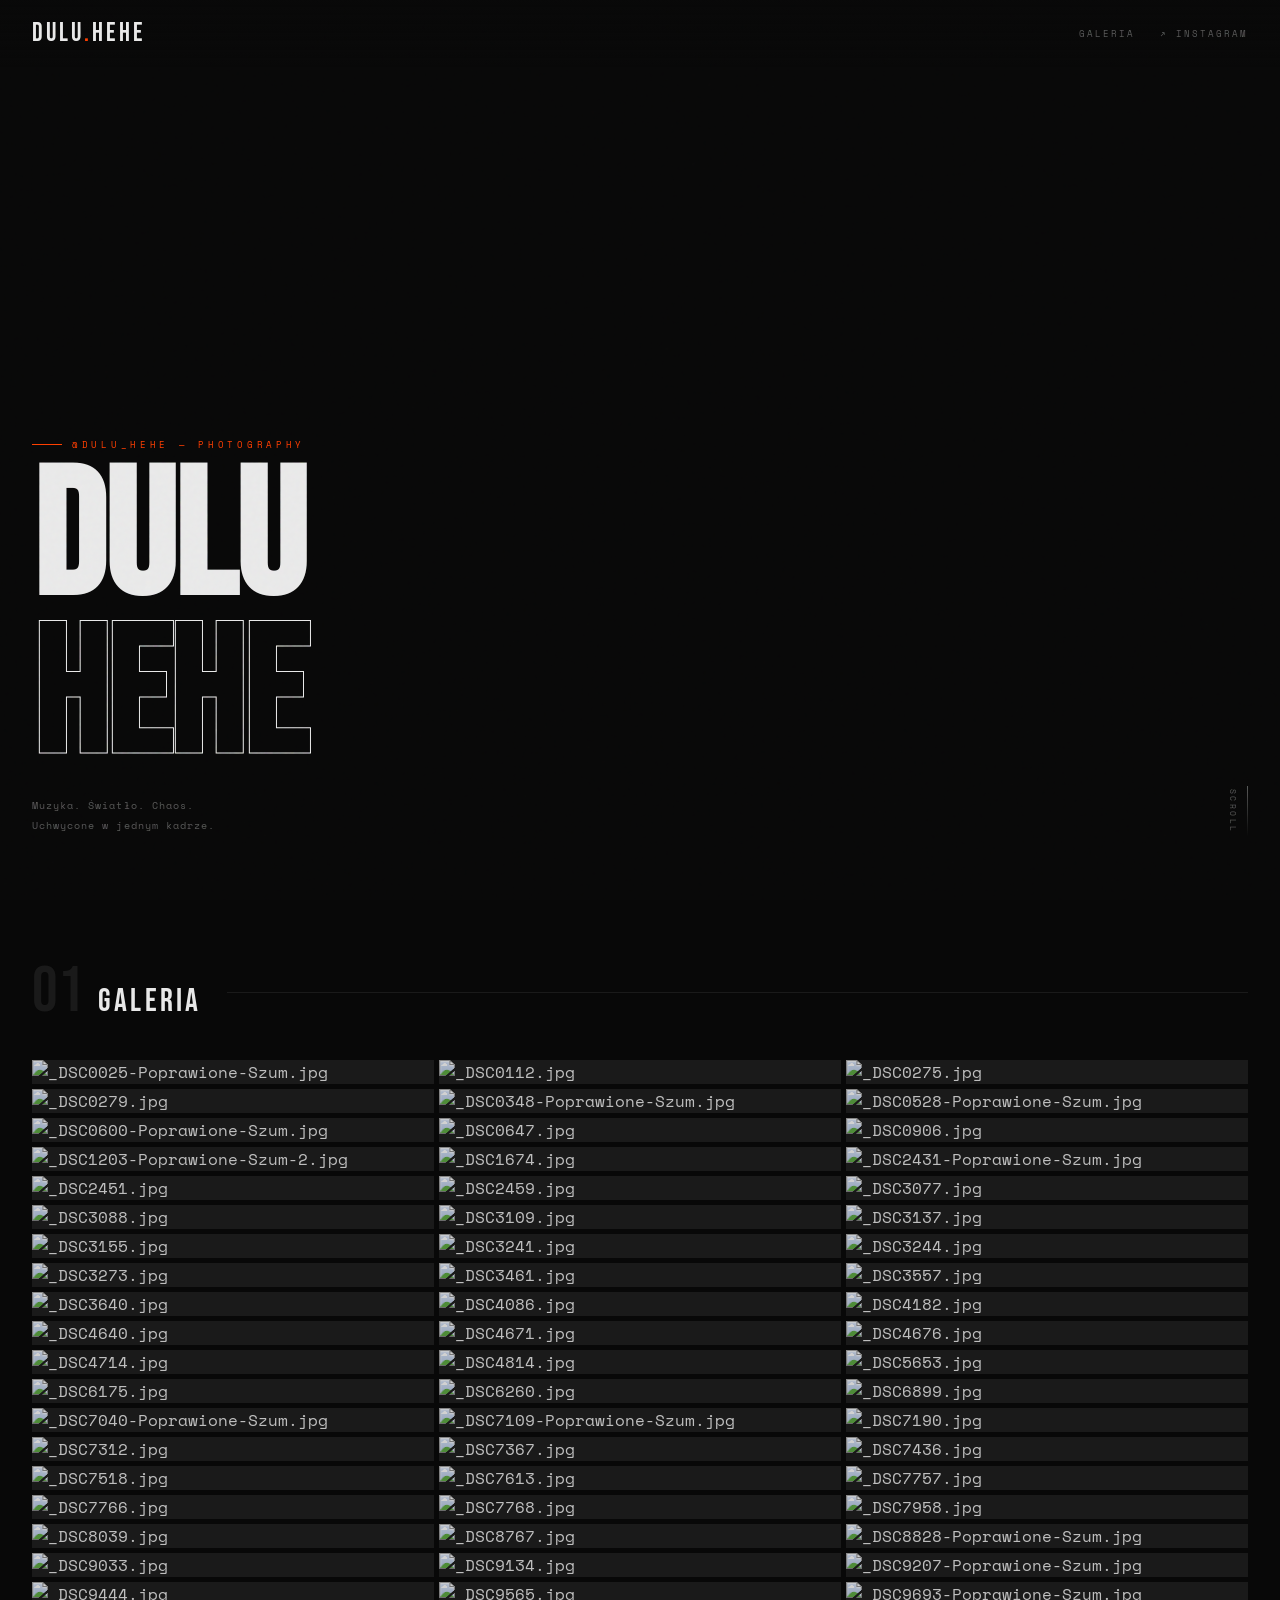
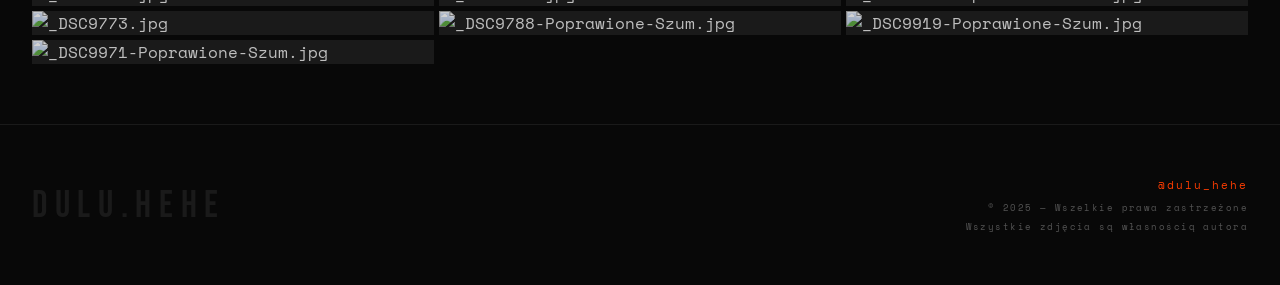
==== index.html @ 855a35fe "Update print statement from 'Hello' to 'Goodbye'" ====
<!DOCTYPE html>
<html lang="pl">
<head>
<meta charset="UTF-8">
<meta name="viewport" content="width=device-width, initial-scale=1.0">
<title>dulu.hehe — Photography</title>
<link rel="preconnect" href="https://fonts.googleapis.com">
<link href="https://fonts.googleapis.com/css2?family=Bebas+Neue&family=Space+Mono&display=swap" rel="stylesheet">
<style>
  *, *::before, *::after { margin: 0; padding: 0; box-sizing: border-box; }

  :root {
    --black:  #080808;
    --grey:   #1a1a1a;
    --mid:    #2a2a2a;
    --accent: #ff3d00;
    --text:   #e8e8e8;
    --muted:  #555;
  }

  html { scroll-behavior: smooth; }

  body {
    background: var(--black);
    color: var(--text);
    font-family: 'Space Mono', monospace;
    overflow-x: hidden;
  }

  /* noise grain */
  body::after {
    content: '';
    position: fixed; inset: 0; pointer-events: none; z-index: 9999;
    opacity: 0.22; mix-blend-mode: overlay;
    background-image: url("data:image/svg+xml,%3Csvg viewBox='0 0 200 200' xmlns='http://www.w3.org/2000/svg'%3E%3Cfilter id='n'%3E%3CfeTurbulence type='fractalNoise' baseFrequency='0.85' numOctaves='4' stitchTiles='stitch'/%3E%3C/filter%3E%3Crect width='100%25' height='100%25' filter='url(%23n)'/%3E%3C/svg%3E");
  }

  /* ═══ HEADER ═══ */
  header {
    position: fixed; top: 0; left: 0; right: 0; z-index: 300;
    padding: 18px 32px;
    display: flex; justify-content: space-between; align-items: center;
    background: linear-gradient(to bottom, rgba(8,8,8,0.98) 0%, transparent 100%);
  }
  .logo {
    font-family: 'Bebas Neue', cursive;
    font-size: 1.6rem; letter-spacing: 0.12em;
    color: var(--text); text-decoration: none;
  }
  .logo em { color: var(--accent); font-style: normal; }

  nav { display: flex; gap: 24px; align-items: center; }
  nav a {
    font-size: 0.58rem; letter-spacing: 0.22em; text-transform: uppercase;
    color: var(--muted); text-decoration: none; transition: color 0.2s;
  }
  nav a:hover { color: var(--text); }

  /* hamburger — mobile only */
  .burger {
    display: none;
    flex-direction: column; gap: 5px;
    background: none; border: none; cursor: pointer; padding: 4px;
  }
  .burger span {
    display: block; width: 22px; height: 1px; background: var(--text);
    transition: all 0.25s;
  }
  .burger.open span:nth-child(1) { transform: translateY(6px) rotate(45deg); }
  .burger.open span:nth-child(2) { opacity: 0; }
  .burger.open span:nth-child(3) { transform: translateY(-6px) rotate(-45deg); }

  /* mobile nav drawer */
  .mobile-nav {
    display: none;
    position: fixed; top: 0; left: 0; right: 0; bottom: 0;
    background: rgba(8,8,8,0.98);
    z-index: 290;
    flex-direction: column; align-items: center; justify-content: center; gap: 40px;
  }
  .mobile-nav.open { display: flex; }
  .mobile-nav a {
    font-family: 'Bebas Neue', cursive;
    font-size: 2.5rem; letter-spacing: 0.2em;
    color: var(--text); text-decoration: none; transition: color 0.2s;
  }
  .mobile-nav a:hover { color: var(--accent); }

  /* ═══ HERO ═══ */
  .hero {
    height: 100svh; min-height: 500px;
    display: flex; align-items: flex-end;
    padding: 0 32px 64px; position: relative; overflow: hidden;
  }
  .hero-bg {
    position: absolute; inset: 0;
    background-size: cover; background-position: center 30%;
    filter: brightness(0.28) saturate(0.7);
    transform: scale(1.06);
    animation: slowzoom 22s ease-in-out infinite alternate;
  }
  @keyframes slowzoom {
    from { transform: scale(1.06); }
    to   { transform: scale(1.13); }
  }
  .hero-grad {
    position: absolute; inset: 0;
    background: linear-gradient(to top,
      var(--black) 0%,
      rgba(8,8,8,0.55) 40%,
      transparent 100%);
  }
  .hero-content { position: relative; z-index: 2; }
  .eyebrow {
    font-size: 0.58rem; letter-spacing: 0.4em; text-transform: uppercase;
    color: var(--accent); margin-bottom: 12px;
    display: flex; align-items: center; gap: 10px;
  }
  .eyebrow::before {
    content: ''; display: block; width: 30px; height: 1px; background: var(--accent);
  }
  h1 {
    font-family: 'Bebas Neue', cursive;
    font-size: clamp(4.5rem, 14vw, 12rem);
    line-height: 0.88; letter-spacing: -0.01em; color: var(--text);
  }
  h1 .out { -webkit-text-stroke: 1px var(--text); color: transparent; }
  .hero-sub {
    margin-top: 18px; font-size: 0.65rem; letter-spacing: 0.1em;
    color: var(--muted); line-height: 1.9;
  }
  .hero-scroll {
    position: absolute; right: 32px; bottom: 64px; z-index: 2;
    display: flex; flex-direction: column; align-items: center; gap: 8px;
    font-size: 0.5rem; letter-spacing: 0.3em; color: var(--muted);
    text-transform: uppercase; writing-mode: vertical-rl;
  }
  .scroll-line {
    width: 1px; height: 50px;
    background: linear-gradient(to bottom, var(--muted), transparent);
    animation: spulse 2s ease-in-out infinite;
  }
  @keyframes spulse { 0%,100%{opacity:.3} 50%{opacity:1} }

  /* ═══ SECTION ═══ */
  section { padding: 60px 32px; }
  .section-header {
    display: flex; align-items: baseline; gap: 14px; margin-bottom: 36px;
  }
  .sec-num {
    font-family: 'Bebas Neue', cursive; font-size: 4rem;
    color: var(--grey); line-height: 1; user-select: none;
  }
  .sec-title {
    font-family: 'Bebas Neue', cursive; font-size: 2rem;
    letter-spacing: 0.1em; color: var(--text);
  }
  .sec-line { flex: 1; height: 1px; background: var(--grey); margin-left: 12px; align-self: center; }

  /* ═══ SMART GRID ═══ */
  .grid {
    display: grid;
    grid-template-columns: repeat(3, 1fr);
    gap: 5px;
    align-items: start;
  }
  .grid-item {
    position: relative; overflow: hidden;
    background: var(--grey); cursor: pointer;
  }
  .grid-item.landscape { grid-column: span 2; }

  .grid-item img {
    width: 100%; height: auto; display: block;
    transition: transform 0.55s cubic-bezier(0.25,0.46,0.45,0.94), filter 0.35s ease;
    filter: brightness(0.82) saturate(0.88);
  }
  .grid-item:hover img,
  .grid-item:focus img {
    transform: scale(1.04);
    filter: brightness(1) saturate(1.05);
  }
  .grid-overlay {
    position: absolute; inset: 0;
    background: linear-gradient(to top, rgba(8,8,8,0.75) 0%, transparent 55%);
    opacity: 0; transition: opacity 0.3s ease;
    display: flex; align-items: flex-end; padding: 14px;
  }
  .grid-item:hover .grid-overlay,
  .grid-item:focus .grid-overlay { opacity: 1; }
  .grid-num {
    font-family: 'Bebas Neue', cursive; font-size: 1.2rem;
    color: var(--accent); letter-spacing: 0.1em;
  }

  /* ═══ RESPONSIVE GRID ═══ */
  @media (max-width: 900px) {
    .grid { grid-template-columns: repeat(2, 1fr); }
    .grid-item.landscape { grid-column: span 2; }
  }
  @media (max-width: 540px) {
    .grid { grid-template-columns: repeat(2, 1fr); gap: 3px; }
    /* on mobile landscape still spans 2 — fits nicely */
    .grid-item.landscape { grid-column: span 2; }
  }

  /* ═══ FADE IN ═══ */
  .fade-in { opacity: 0; transform: translateY(20px); transition: opacity 0.6s ease, transform 0.6s ease; }
  .fade-in.visible { opacity: 1; transform: translateY(0); }

  /* ═══ LIGHTBOX ═══ */
  .lightbox {
    position: fixed; inset: 0;
    background: rgba(4,4,4,0.97);
    z-index: 1000;
    display: flex; align-items: center; justify-content: center;
    opacity: 0; pointer-events: none;
    transition: opacity 0.25s ease;
  }
  .lightbox.active { opacity: 1; pointer-events: all; }
  .lightbox img {
    max-width: 92vw; max-height: 88vh; object-fit: contain;
    box-shadow: 0 0 120px rgba(0,0,0,0.9);
    transition: opacity 0.18s;
    display: block;
  }
  .lb-close {
    position: absolute; top: 20px; right: 20px;
    background: none; border: none; color: var(--text);
    font-family: 'Bebas Neue', cursive; font-size: 1.2rem; letter-spacing: 0.2em;
    cursor: pointer; transition: color 0.2s; z-index: 10;
    padding: 8px 12px;
  }
  .lb-close:hover { color: var(--accent); }
  .lb-nav {
    position: absolute; top: 50%; transform: translateY(-50%);
    background: none; border: 1px solid var(--mid); color: var(--text);
    font-family: 'Bebas Neue', cursive; font-size: 1.3rem; letter-spacing: 0.1em;
    padding: 10px 16px; cursor: pointer; transition: all 0.2s;
  }
  .lb-nav:hover { border-color: var(--accent); color: var(--accent); }
  .lb-prev { left: 16px; }
  .lb-next { right: 16px; }
  .lb-counter {
    position: absolute; bottom: 20px; left: 50%; transform: translateX(-50%);
    font-size: 0.6rem; letter-spacing: 0.3em; color: var(--muted);
  }

  /* ═══ FOOTER ═══ */
  footer {
    padding: 48px 32px;
    border-top: 1px solid var(--grey);
    display: flex; justify-content: space-between; align-items: center;
    flex-wrap: wrap; gap: 24px;
  }
  .footer-logo {
    font-family: 'Bebas Neue', cursive; font-size: 2.4rem;
    letter-spacing: 0.2em; color: var(--grey);
  }
  .footer-right {
    font-size: 0.56rem; color: var(--muted);
    letter-spacing: 0.16em; text-align: right; line-height: 2.2;
  }
  .footer-right a {
    color: var(--accent); text-decoration: none;
    font-size: 0.7rem; letter-spacing: 0.18em;
  }
  .footer-right a:hover { text-decoration: underline; }

  /* ═══ MOBILE OVERRIDES ═══ */
  @media (max-width: 768px) {
    header { padding: 16px 20px; }
    nav { display: none; }
    .burger { display: flex; }

    .hero { padding: 0 20px 56px; }
    .hero-scroll { display: none; }

    section { padding: 48px 16px; }
    .sec-num { font-size: 3rem; }
    .sec-title { font-size: 1.6rem; }

    .lb-nav { padding: 8px 12px; font-size: 1rem; }
    .lb-prev { left: 8px; }
    .lb-next { right: 8px; }
    .lightbox img { max-width: 96vw; max-height: 82vh; }

    footer { padding: 36px 20px; flex-direction: column; align-items: flex-start; }
    .footer-right { text-align: left; }
  }

  @media (max-width: 400px) {
    h1 { font-size: clamp(3.5rem, 18vw, 5rem); }
    .logo { font-size: 1.3rem; }
  }
</style>
</head>
<body>

<!-- HEADER -->
<header>
  <a class="logo" href="#">dulu<em>.</em>hehe</a>
  <nav>
    <a href="#gallery">Galeria</a>
    <a href="https://www.instagram.com/dulu_hehe" target="_blank" rel="noopener">↗ Instagram</a>
  </nav>
  <button class="burger" id="burger" aria-label="Menu">
    <span></span><span></span><span></span>
  </button>
</header>

<!-- MOBILE NAV -->
<div class="mobile-nav" id="mobileNav">
  <a href="#gallery" onclick="closeMenu()">Galeria</a>
  <a href="https://www.instagram.com/dulu_hehe" target="_blank" rel="noopener" onclick="closeMenu()">↗ Instagram</a>
</div>

<!-- HERO -->
<div class="hero">
  <div class="hero-bg" id="heroBg"></div>
  <div class="hero-grad"></div>
  <div class="hero-content">
    <div class="eyebrow">@dulu_hehe — Photography</div>
    <h1>DULU<br><span class="out">HEHE</span></h1>
    <p class="hero-sub">Muzyka. Światło. Chaos.<br>Uchwycone w jednym kadrze.</p>
  </div>
  <div class="hero-scroll"><div class="scroll-line"></div>scroll</div>
</div>

<!-- GALLERY -->
<section id="gallery">
  <div class="section-header fade-in">
    <span class="sec-num">01</span>
    <span class="sec-title">Galeria</span>
    <div class="sec-line"></div>
  </div>
  <div class="grid" id="photoGrid"></div>
</section>

<!-- FOOTER -->
<footer>
  <div class="footer-logo">dulu.hehe</div>
  <div class="footer-right">
    <a href="https://www.instagram.com/dulu_hehe" target="_blank" rel="noopener">@dulu_hehe</a><br>
    &copy; 2025 — Wszelkie prawa zastrzeżone<br>
    Wszystkie zdjęcia są własnością autora
  </div>
</footer>

<!-- LIGHTBOX -->
<div class="lightbox" id="lightbox" role="dialog" aria-modal="true">
  <button class="lb-close" onclick="closeLb()" aria-label="Zamknij">✕</button>
  <button class="lb-nav lb-prev" onclick="lbPrev()" aria-label="Poprzednie">&#8592;</button>
  <img id="lbImg" src="" alt="">
  <button class="lb-nav lb-next" onclick="lbNext()" aria-label="Następne">&#8594;</button>
  <div class="lb-counter" id="lbCounter"></div>
</div>

<script>
// ─────────────────────────────────────────────
//  ZDJĘCIA — wrzuć wszystkie pliki do folderu
//  "photos/" obok tego pliku HTML w repozytorium
//  i zaktualizuj tę listę nazwami plików.
// ─────────────────────────────────────────────
const PHOTOS = [
  '_DSC0025-Poprawione-Szum.jpg',
  '_DSC0112.jpg',
  '_DSC0275.jpg',
  '_DSC0279.jpg',
  '_DSC0348-Poprawione-Szum.jpg',
  '_DSC0528-Poprawione-Szum.jpg',
  '_DSC0600-Poprawione-Szum.jpg',
  '_DSC0647.jpg',
  '_DSC0906.jpg',
  '_DSC1203-Poprawione-Szum-2.jpg',
  '_DSC1674.jpg',
  '_DSC2431-Poprawione-Szum.jpg',
  '_DSC2451.jpg',
  '_DSC2459.jpg',
  '_DSC3077.jpg',
  '_DSC3088.jpg',
  '_DSC3109.jpg',
  '_DSC3137.jpg',
  '_DSC3155.jpg',
  '_DSC3241.jpg',
  '_DSC3244.jpg',
  '_DSC3273.jpg',
  '_DSC3461.jpg',
  '_DSC3557.jpg',
  '_DSC3640.jpg',
  '_DSC4086.jpg',
  '_DSC4182.jpg',
  '_DSC4640.jpg',
  '_DSC4671.jpg',
  '_DSC4676.jpg',
  '_DSC4714.jpg',
  '_DSC4814.jpg',
  '_DSC5653.jpg',
  '_DSC6175.jpg',
  '_DSC6260.jpg',
  '_DSC6899.jpg',
  '_DSC7040-Poprawione-Szum.jpg',
  '_DSC7109-Poprawione-Szum.jpg',
  '_DSC7190.jpg',
  '_DSC7312.jpg',
  '_DSC7367.jpg',
  '_DSC7436.jpg',
  '_DSC7518.jpg',
  '_DSC7613.jpg',
  '_DSC7757.jpg',
  '_DSC7766.jpg',
  '_DSC7768.jpg',
  '_DSC7958.jpg',
  '_DSC8039.jpg',
  '_DSC8767.jpg',
  '_DSC8828-Poprawione-Szum.jpg',
  '_DSC9033.jpg',
  '_DSC9134.jpg',
  '_DSC9207-Poprawione-Szum.jpg',
  '_DSC9444.jpg',
  '_DSC9565.jpg',
  '_DSC9693-Poprawione-Szum.jpg',
  '_DSC9773.jpg',
  '_DSC9788-Poprawione-Szum.jpg',
  '_DSC9919-Poprawione-Szum.jpg',
  '_DSC9971-Poprawione-Szum.jpg',
];

const FOLDER = 'photos/';

// ─── BUILD GRID ───
let photos = []; // {url, landscape}
let currentIdx = 0;

async function init() {
  const grid = document.getElementById('photoGrid');

  // Set hero bg to first photo
  document.getElementById('heroBg').style.backgroundImage = `url('${FOLDER}${PHOTOS[0]}')`;

  for (let i = 0; i < PHOTOS.length; i++) {
    const url  = FOLDER + PHOTOS[i];
    const orient = await getOrientation(url);
    const isLandscape = orient === 'landscape';
    photos.push({ url, landscape: isLandscape });

    const item = document.createElement('div');
    item.className = `grid-item fade-in ${isLandscape ? 'landscape' : 'portrait'}`;
    item.tabIndex = 0;
    item.setAttribute('role', 'button');
    item.setAttribute('aria-label', `Zdjęcie ${i + 1}`);
    item.style.transitionDelay = `${(i % 9) * 0.035}s`;

    const img = document.createElement('img');
    img.src     = url;
    img.alt     = PHOTOS[i];
    img.loading = 'lazy';
    img.decoding = 'async';

    const ov = document.createElement('div');
    ov.className = 'grid-overlay';
    ov.innerHTML = `<span class="grid-num">${String(i+1).padStart(2,'0')}</span>`;

    item.appendChild(img);
    item.appendChild(ov);
    item.addEventListener('click', () => openLb(i));
    item.addEventListener('keydown', e => { if (e.key === 'Enter') openLb(i); });
    grid.appendChild(item);
  }

  observeFadeIns();
}

function getOrientation(url) {
  return new Promise(resolve => {
    const img = new Image();
    img.onload  = () => resolve(img.naturalWidth >= img.naturalHeight ? 'landscape' : 'portrait');
    img.onerror = () => resolve('portrait');
    img.src = url;
  });
}

// ─── LIGHTBOX ───
function openLb(idx) {
  currentIdx = idx;
  updateLb();
  document.getElementById('lightbox').classList.add('active');
  document.body.style.overflow = 'hidden';
}
function closeLb() {
  document.getElementById('lightbox').classList.remove('active');
  document.body.style.overflow = '';
}
function updateLb() {
  const img = document.getElementById('lbImg');
  img.style.opacity = 0;
  img.src = photos[currentIdx].url;
  img.onload = () => { img.style.opacity = 1; };
  document.getElementById('lbCounter').textContent =
    `${String(currentIdx+1).padStart(2,'0')} / ${String(photos.length).padStart(2,'0')}`;
}
function lbNext() { currentIdx = (currentIdx + 1) % photos.length; updateLb(); }
function lbPrev() { currentIdx = (currentIdx - 1 + photos.length) % photos.length; updateLb(); }

// touch swipe on lightbox
let tsX = null;
document.getElementById('lightbox').addEventListener('touchstart', e => { tsX = e.touches[0].clientX; }, { passive: true });
document.getElementById('lightbox').addEventListener('touchend',   e => {
  if (tsX === null) return;
  const dx = e.changedTouches[0].clientX - tsX;
  if (Math.abs(dx) > 40) { dx < 0 ? lbNext() : lbPrev(); }
  tsX = null;
});

document.addEventListener('keydown', e => {
  const lb = document.getElementById('lightbox');
  if (!lb.classList.contains('active')) return;
  if (e.key === 'ArrowRight') lbNext();
  if (e.key === 'ArrowLeft')  lbPrev();
  if (e.key === 'Escape')     closeLb();
});
document.getElementById('lightbox').addEventListener('click', function(e) {
  if (e.target === this) closeLb();
});

// ─── BURGER MENU ───
const burger    = document.getElementById('burger');
const mobileNav = document.getElementById('mobileNav');
burger.addEventListener('click', () => {
  const open = mobileNav.classList.toggle('open');
  burger.classList.toggle('open', open);
  document.body.style.overflow = open ? 'hidden' : '';
});
function closeMenu() {
  mobileNav.classList.remove('open');
  burger.classList.remove('open');
  document.body.style.overflow = '';
}

// ─── FADE IN ───
function observeFadeIns() {
  const obs = new IntersectionObserver(entries => {
    entries.forEach(e => {
      if (e.isIntersecting) { e.target.classList.add('visible'); obs.unobserve(e.target); }
    });
  }, { threshold: 0.05, rootMargin: '0px 0px -30px 0px' });
  document.querySelectorAll('.fade-in').forEach(el => obs.observe(el));
}

observeFadeIns(); // section header (before grid loads)
init();
</script>
</body>
</html>
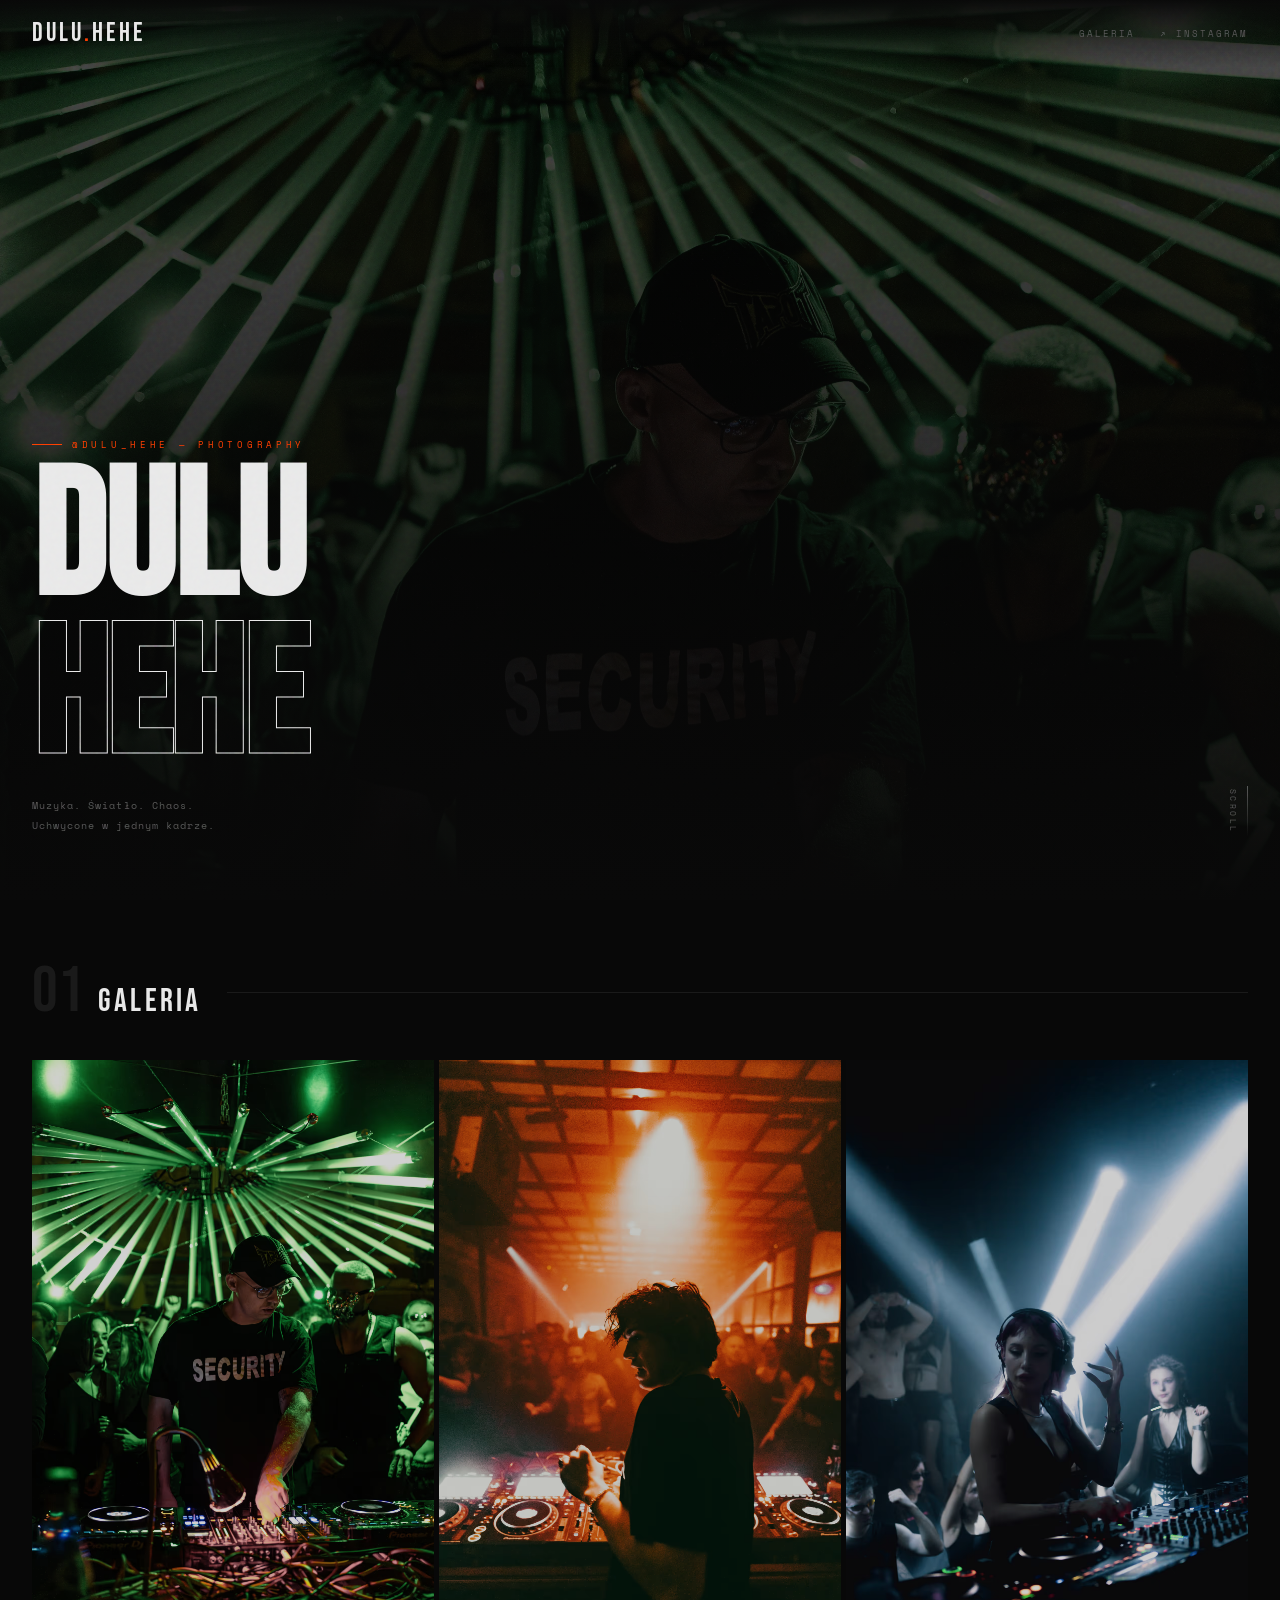
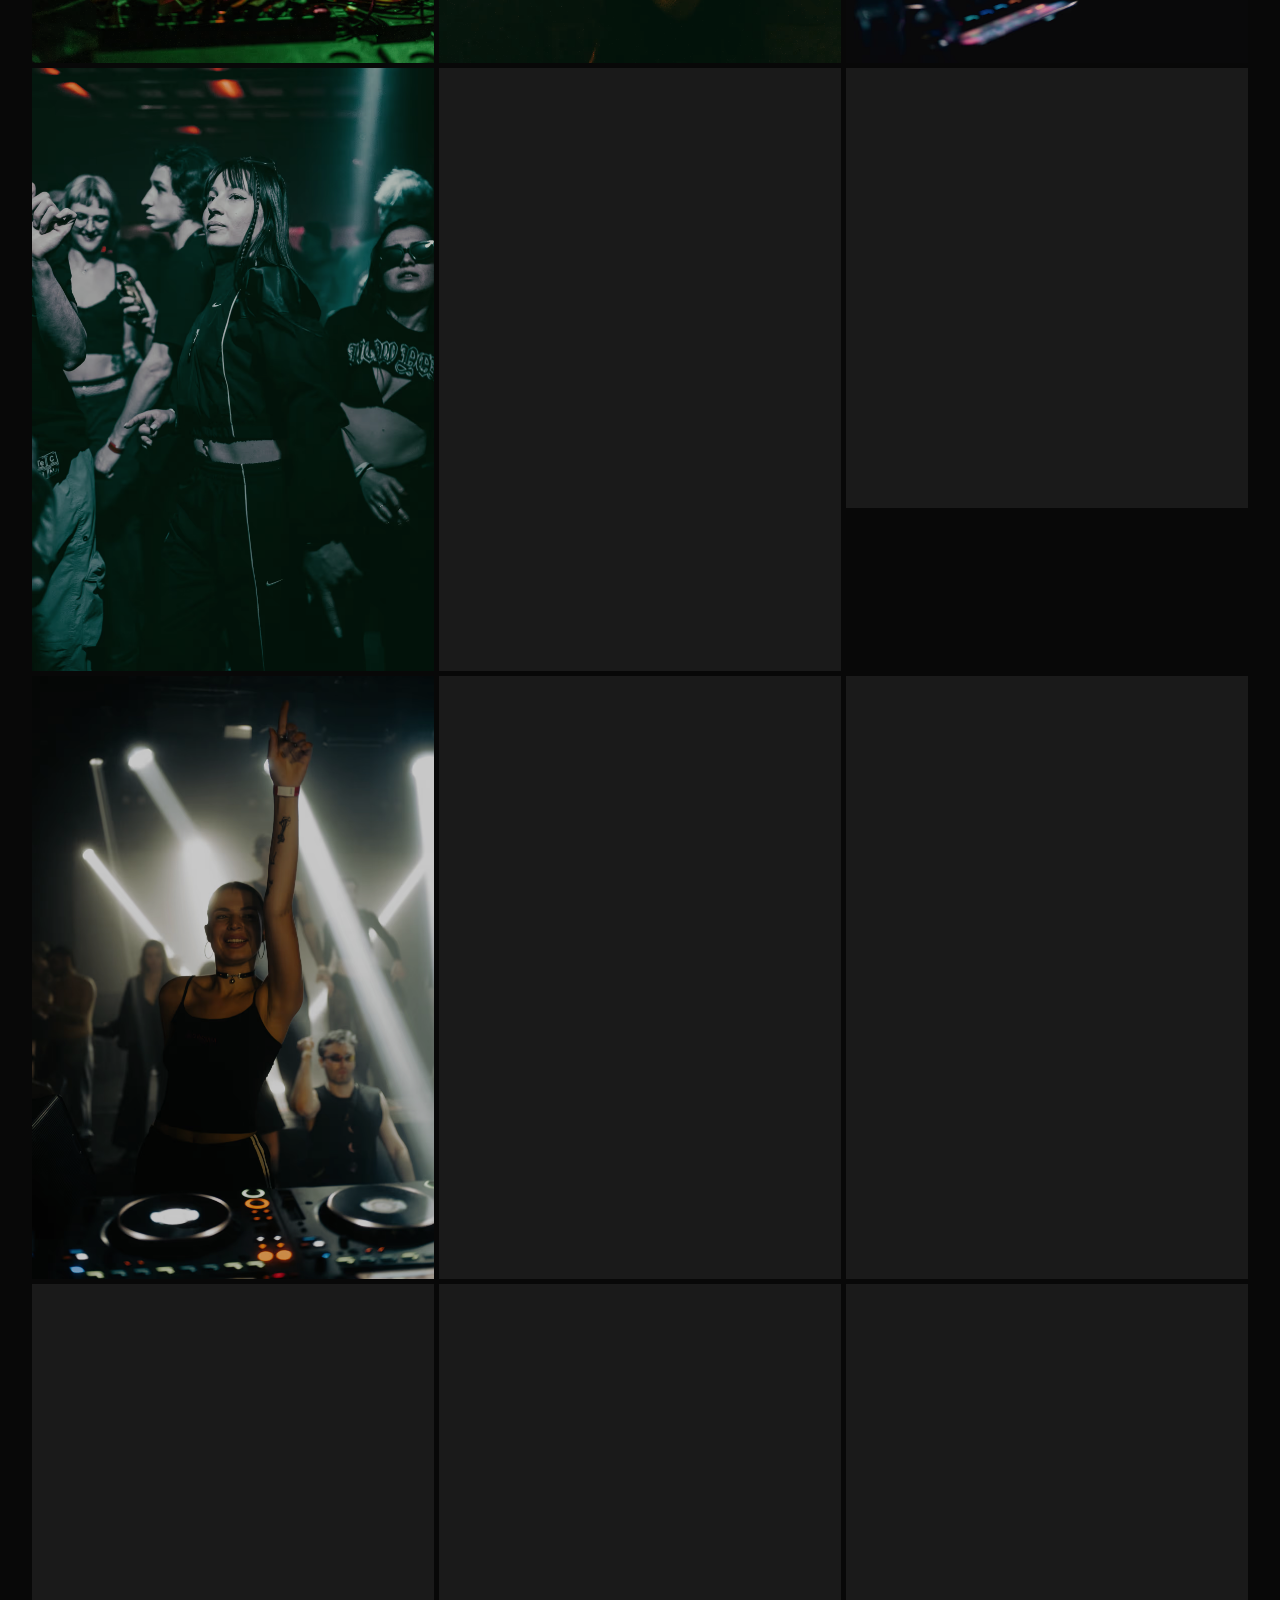
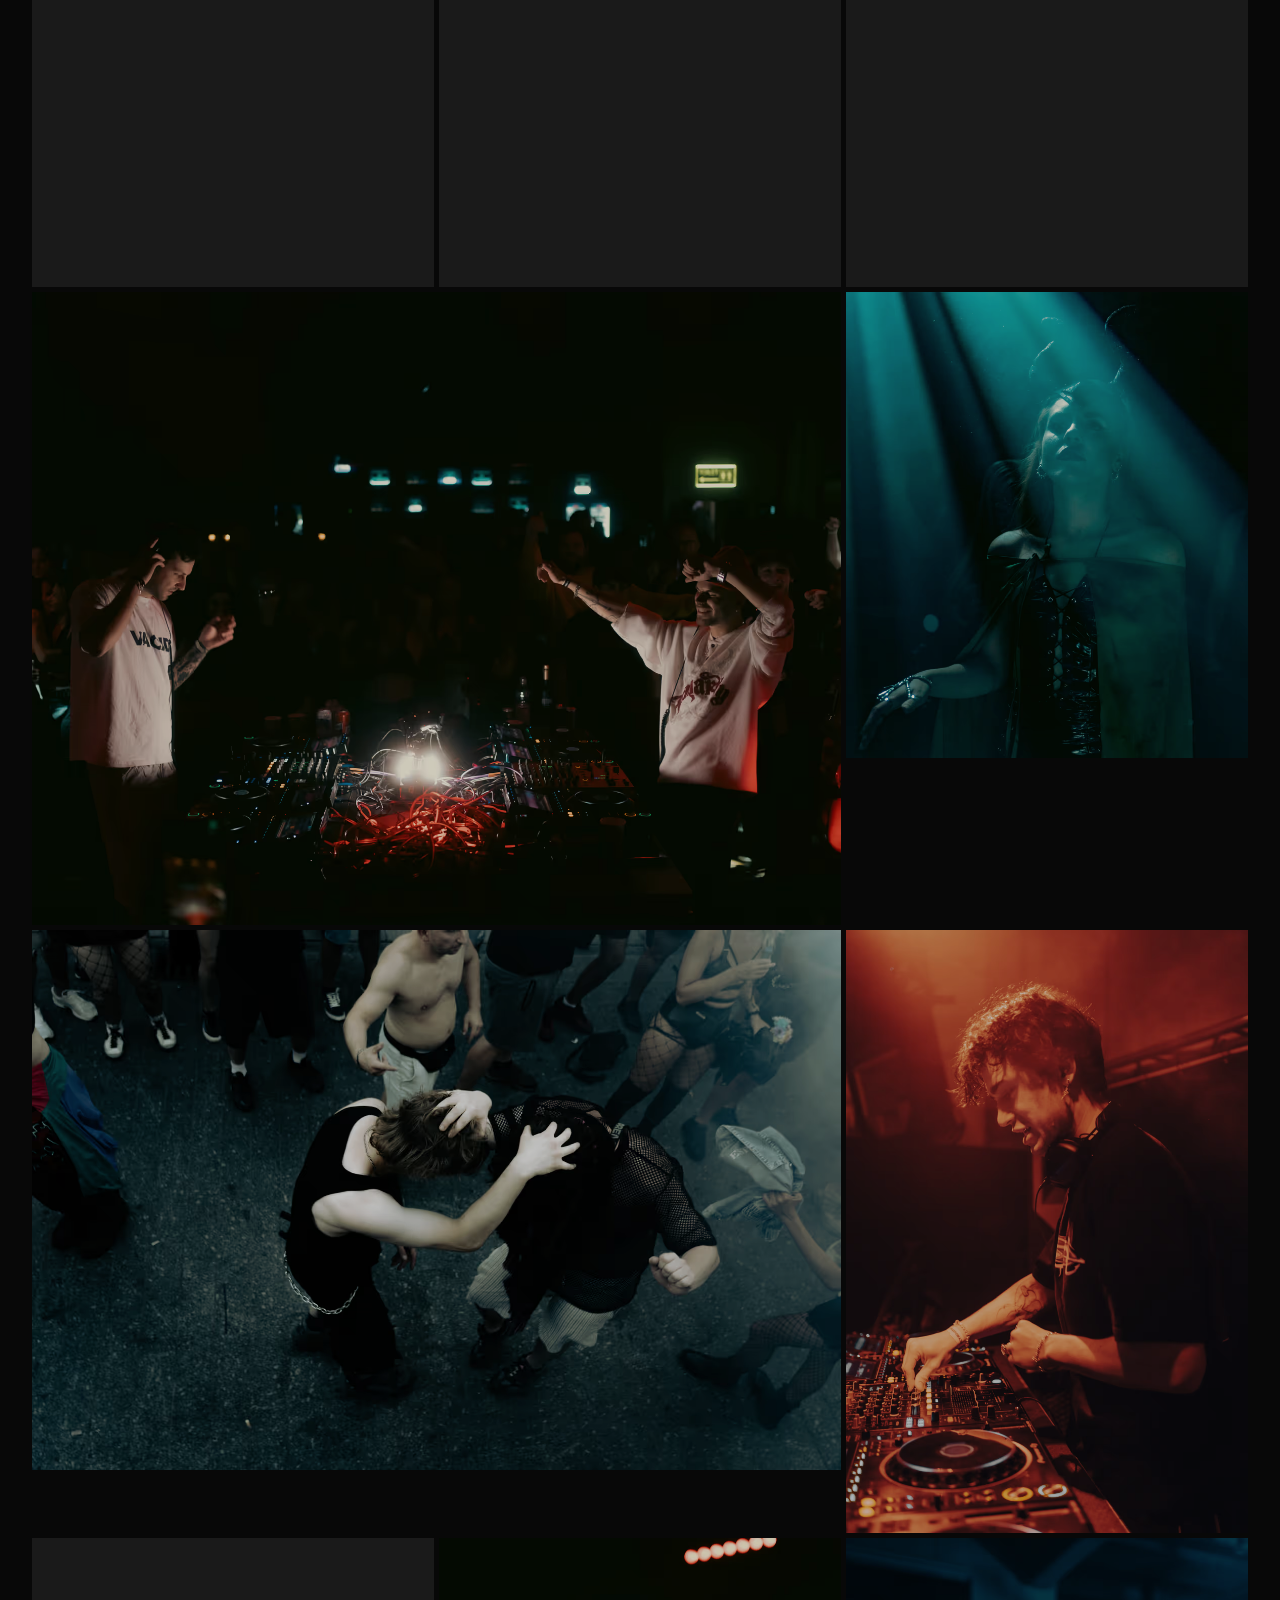
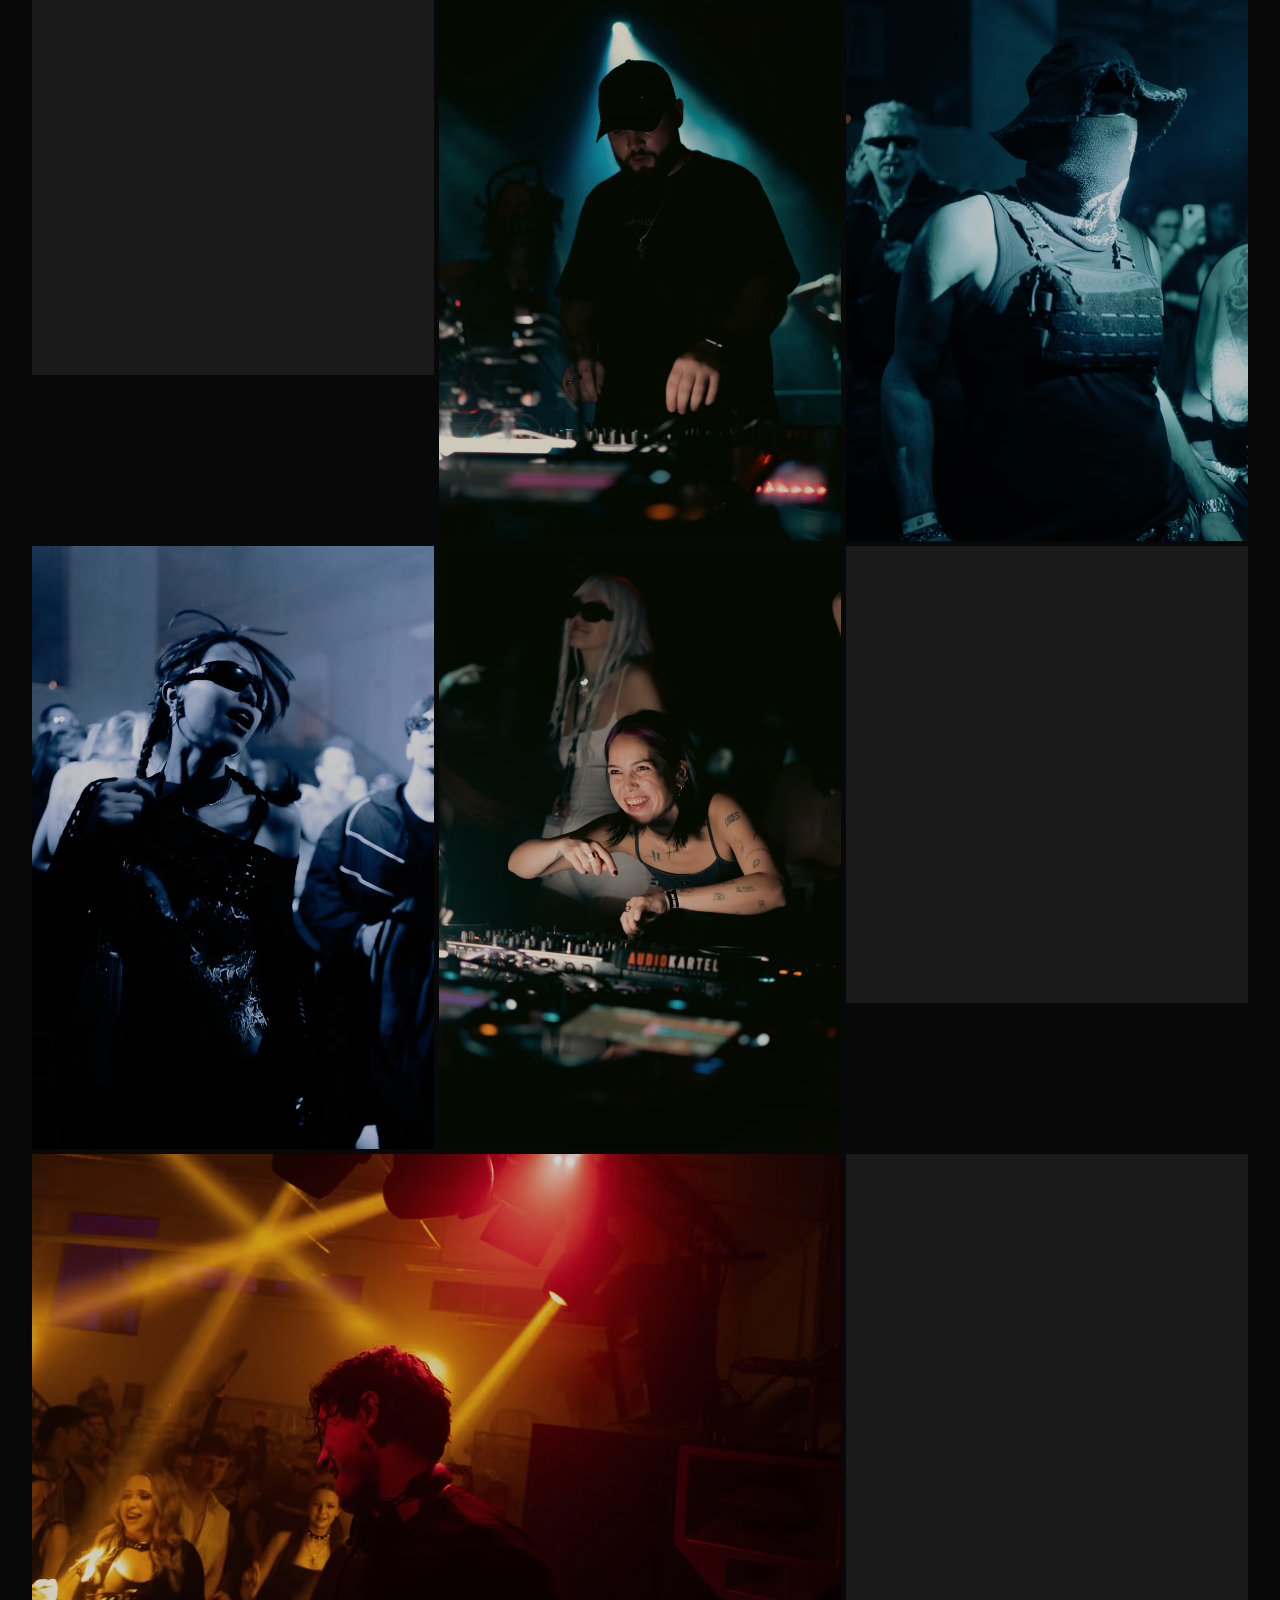
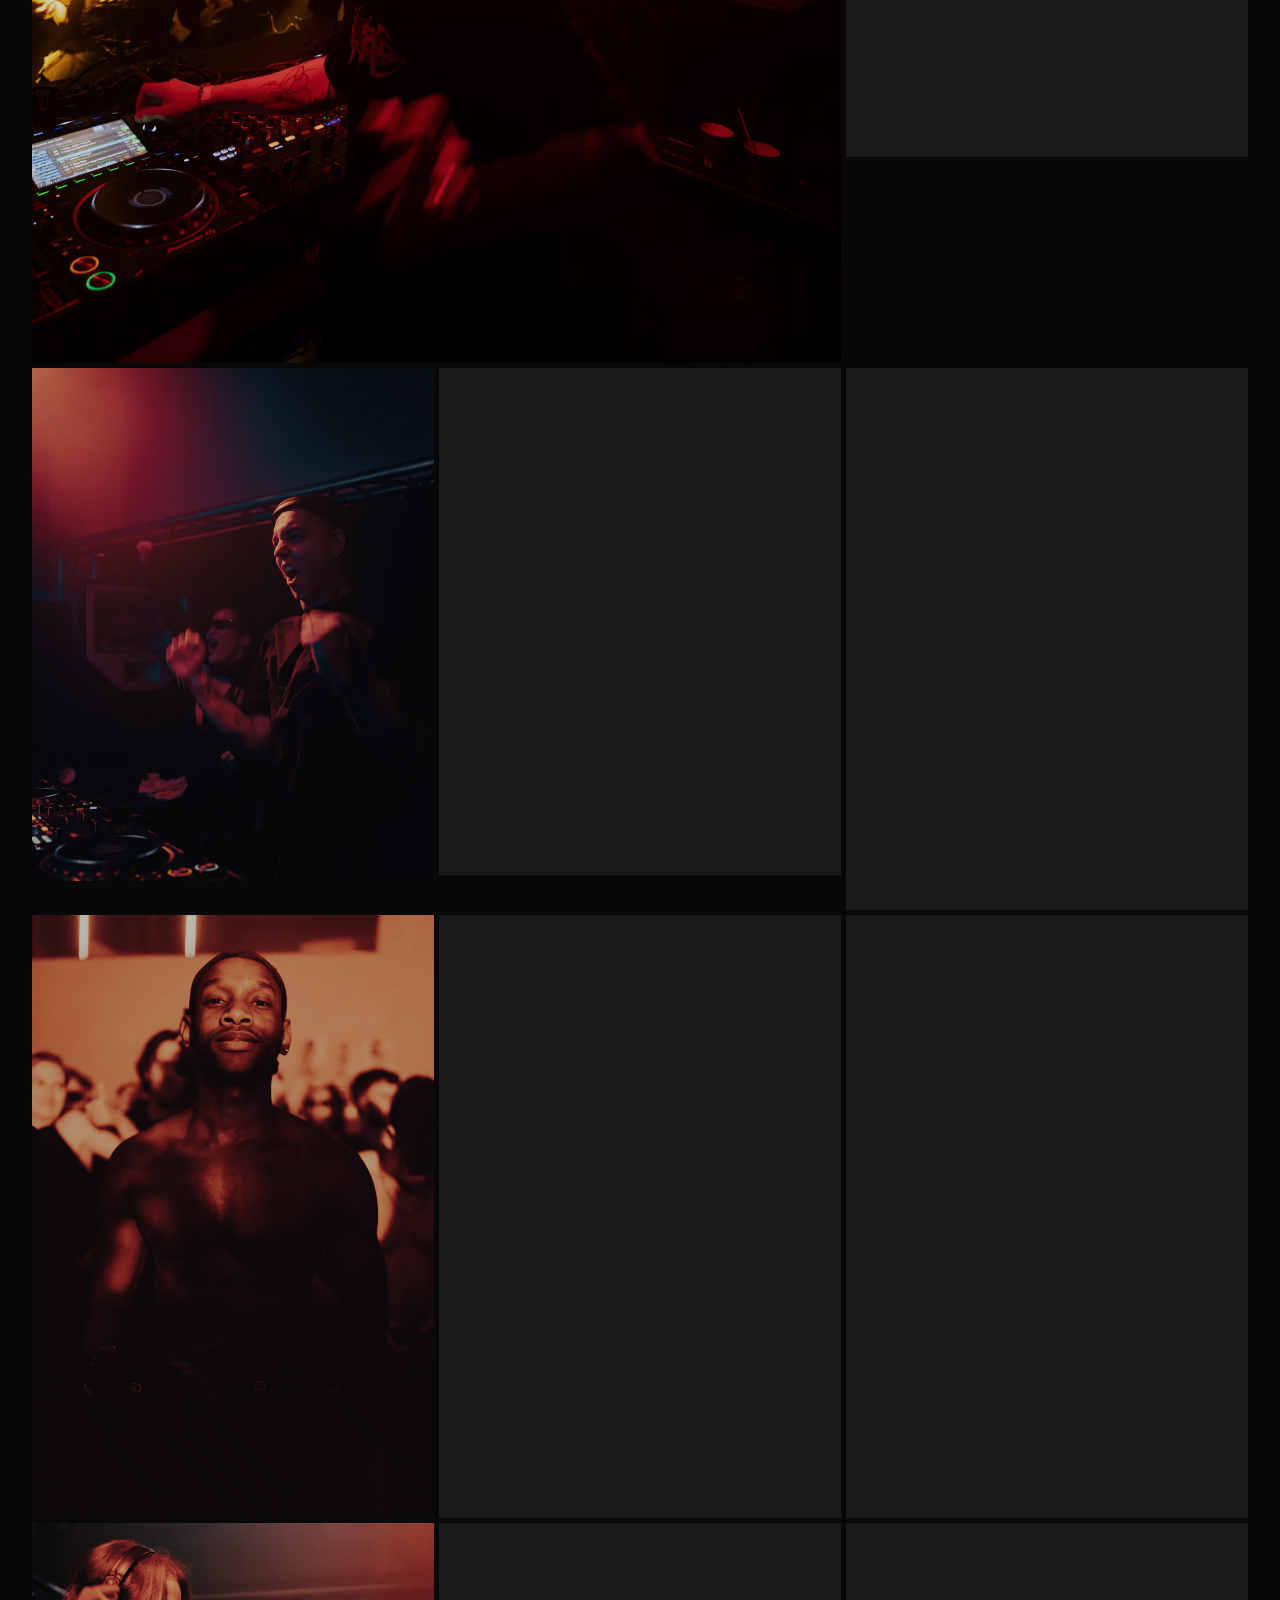
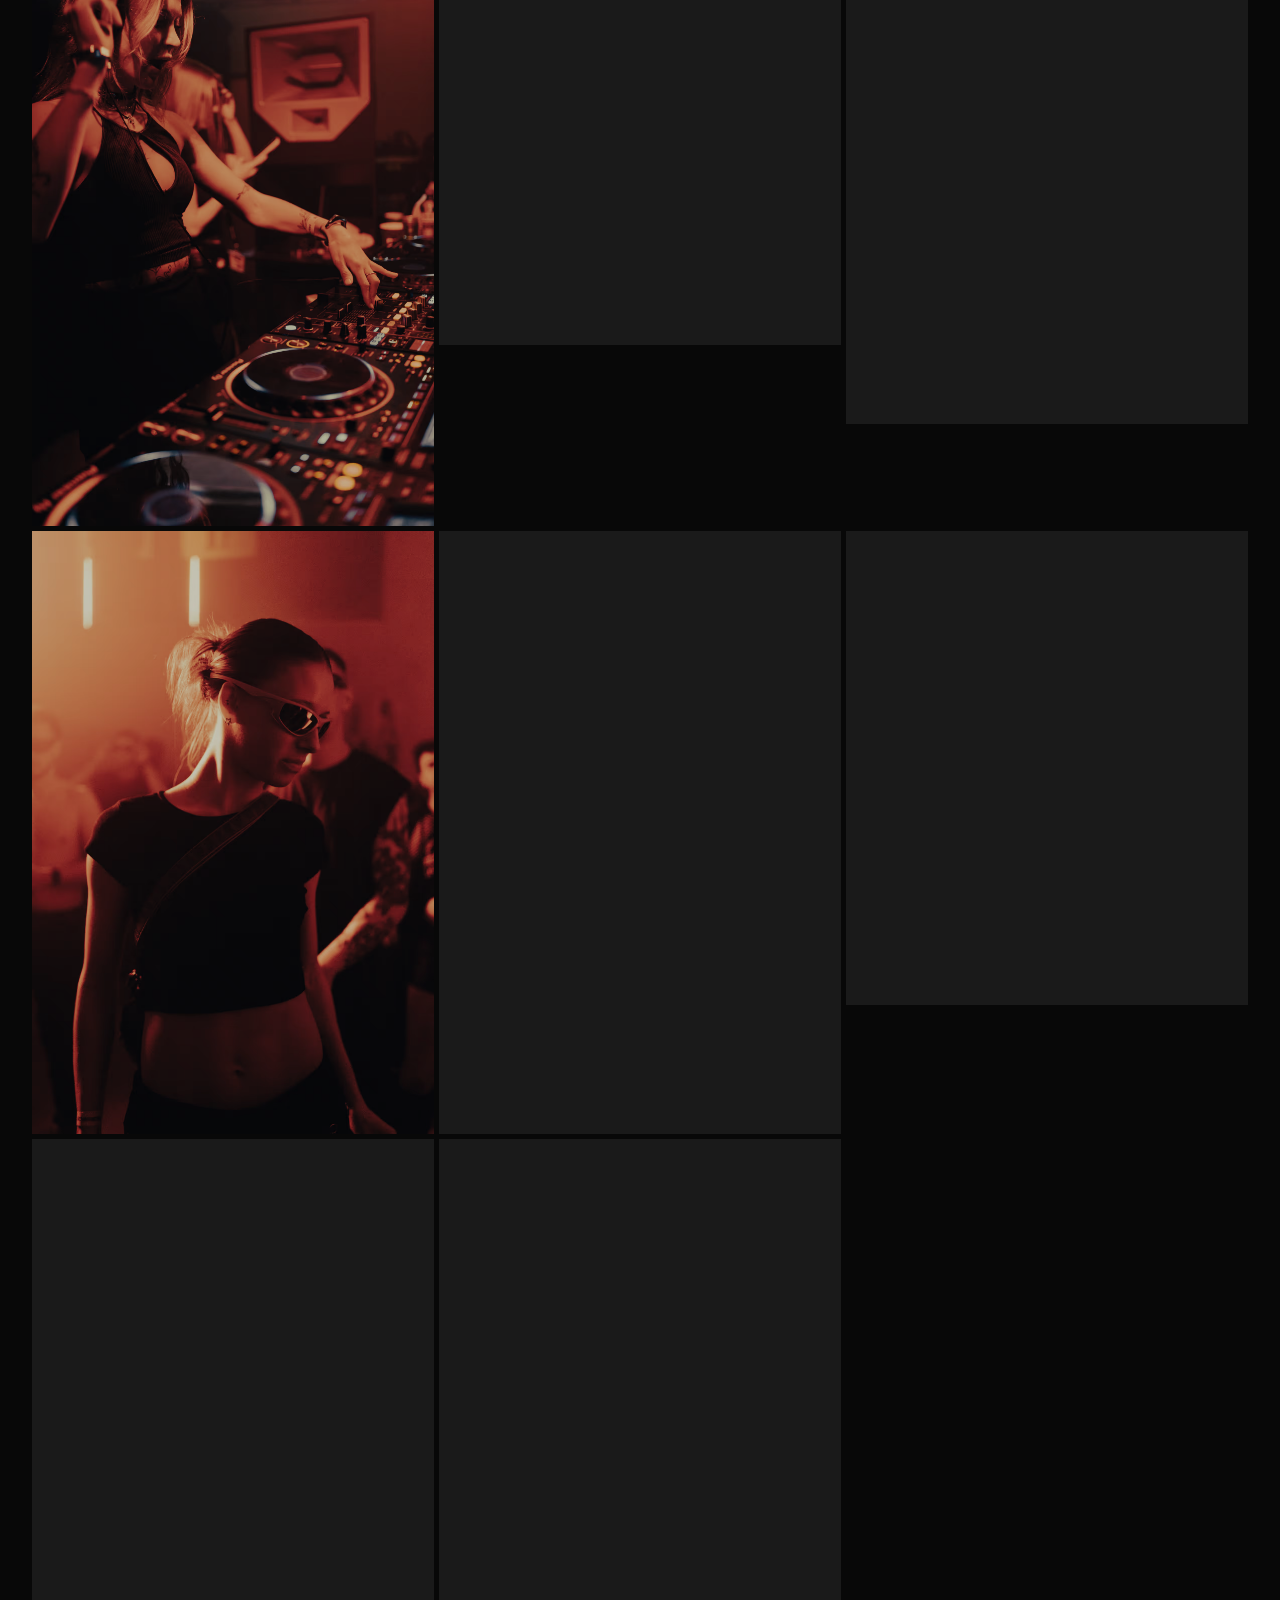
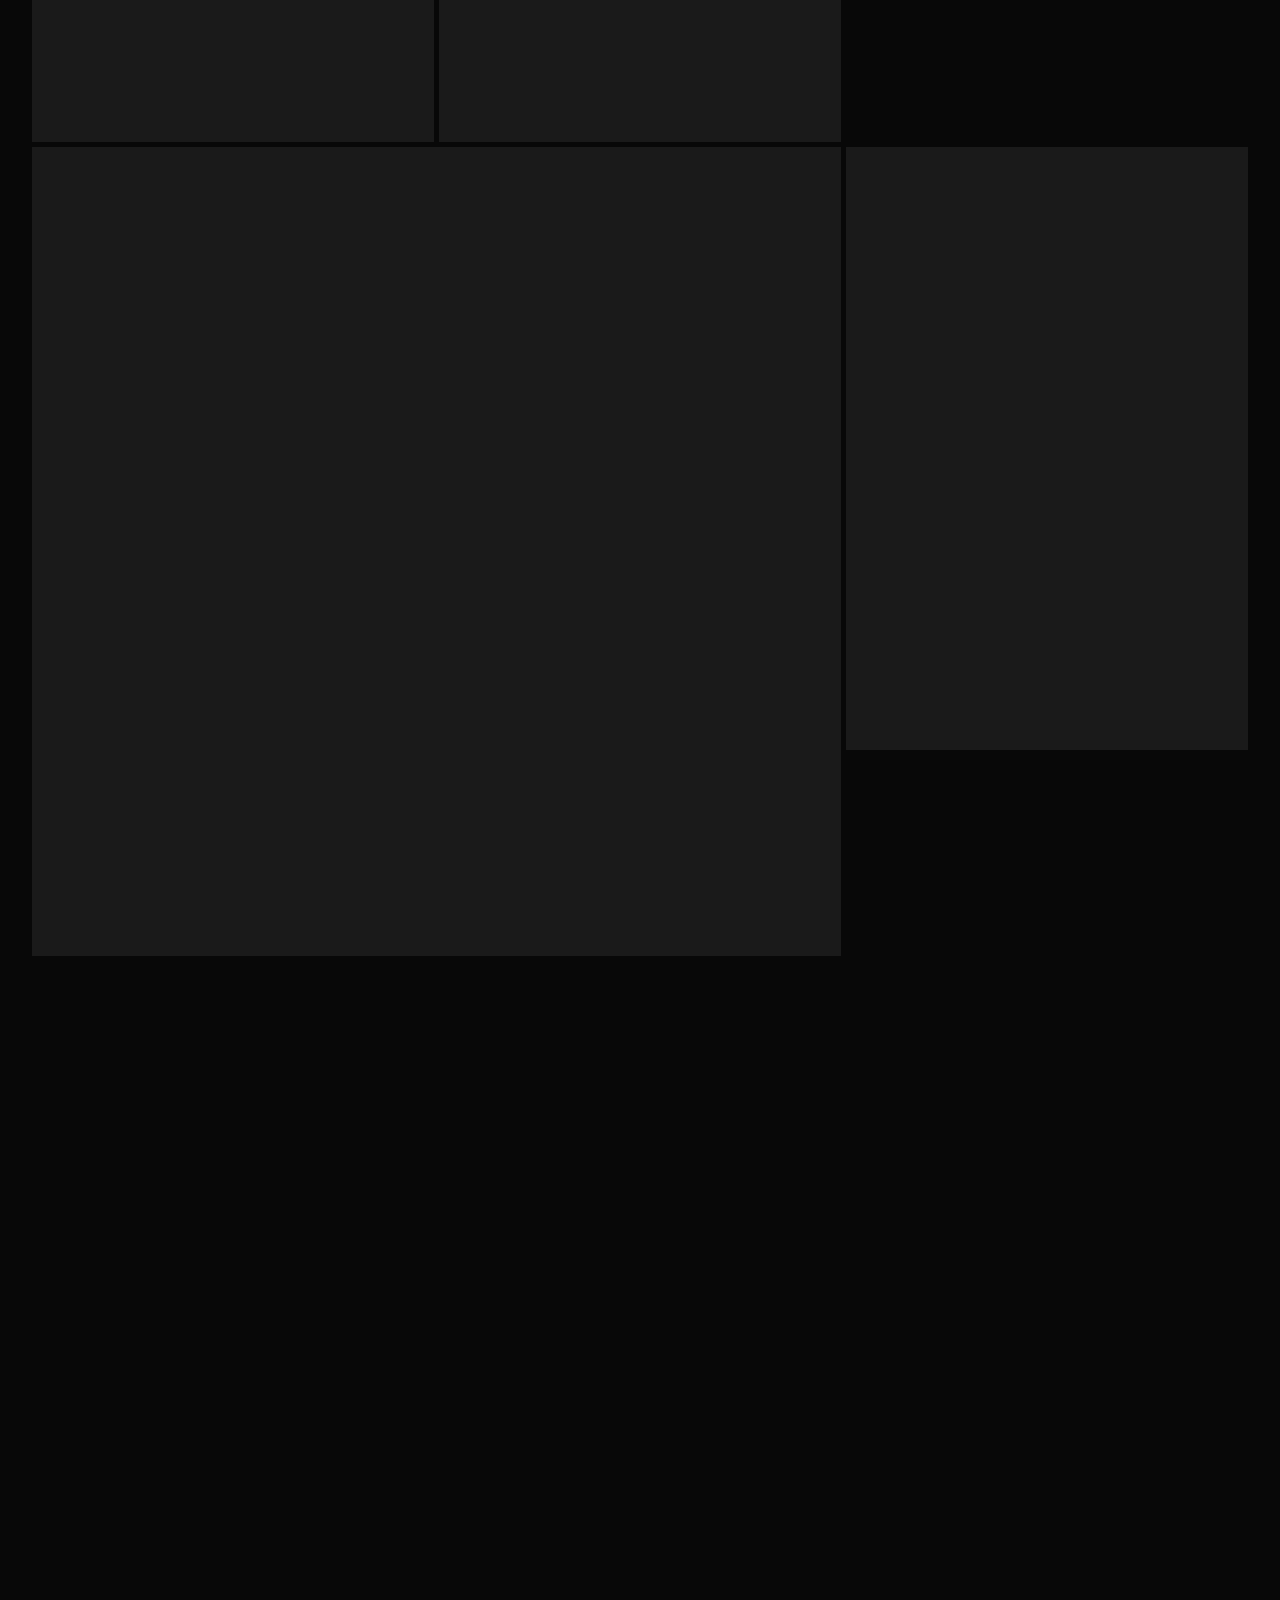
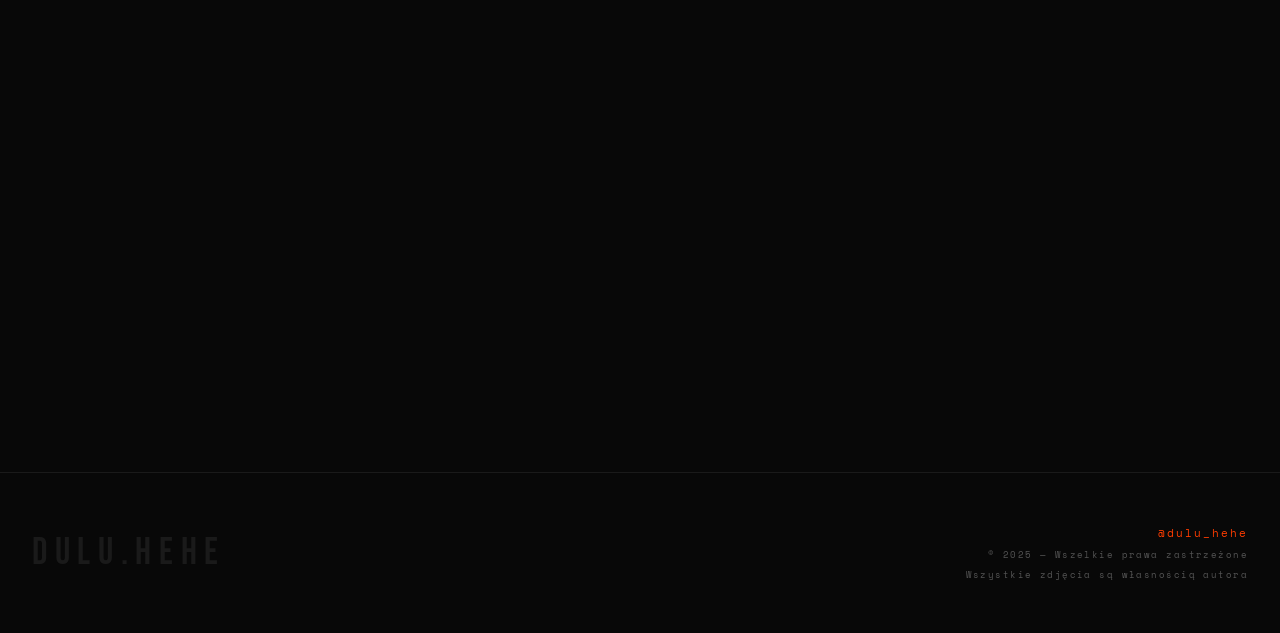
==== commit 1133ad9c: "tajk" ====
--- a/index.html
+++ b/index.html
@@ -1,303 +1,303 @@
 <!DOCTYPE html>
 <html lang="pl">
 <head>
-<meta charset="UTF-8">
-<meta name="viewport" content="width=device-width, initial-scale=1.0">
-<title>dulu.hehe — Photography</title>
-<link rel="preconnect" href="https://fonts.googleapis.com">
-<link href="https://fonts.googleapis.com/css2?family=Bebas+Neue&family=Space+Mono&display=swap" rel="stylesheet">
-<style>
-  *, *::before, *::after { margin: 0; padding: 0; box-sizing: border-box; }
-
-  :root {
-    --black:  #080808;
-    --grey:   #1a1a1a;
-    --mid:    #2a2a2a;
-    --accent: #ff3d00;
-    --text:   #e8e8e8;
-    --muted:  #555;
-  }
-
-  html { scroll-behavior: smooth; }
-
-  body {
-    background: var(--black);
-    color: var(--text);
-    font-family: 'Space Mono', monospace;
-    overflow-x: hidden;
-  }
-
-  /* noise grain */
-  body::after {
-    content: '';
-    position: fixed; inset: 0; pointer-events: none; z-index: 9999;
-    opacity: 0.22; mix-blend-mode: overlay;
-    background-image: url("data:image/svg+xml,%3Csvg viewBox='0 0 200 200' xmlns='http://www.w3.org/2000/svg'%3E%3Cfilter id='n'%3E%3CfeTurbulence type='fractalNoise' baseFrequency='0.85' numOctaves='4' stitchTiles='stitch'/%3E%3C/filter%3E%3Crect width='100%25' height='100%25' filter='url(%23n)'/%3E%3C/svg%3E");
-  }
-
-  /* ═══ HEADER ═══ */
-  header {
-    position: fixed; top: 0; left: 0; right: 0; z-index: 300;
-    padding: 18px 32px;
-    display: flex; justify-content: space-between; align-items: center;
-    background: linear-gradient(to bottom, rgba(8,8,8,0.98) 0%, transparent 100%);
-  }
-  .logo {
-    font-family: 'Bebas Neue', cursive;
-    font-size: 1.6rem; letter-spacing: 0.12em;
-    color: var(--text); text-decoration: none;
-  }
-  .logo em { color: var(--accent); font-style: normal; }
-
-  nav { display: flex; gap: 24px; align-items: center; }
-  nav a {
-    font-size: 0.58rem; letter-spacing: 0.22em; text-transform: uppercase;
-    color: var(--muted); text-decoration: none; transition: color 0.2s;
-  }
-  nav a:hover { color: var(--text); }
-
-  /* hamburger — mobile only */
-  .burger {
-    display: none;
-    flex-direction: column; gap: 5px;
-    background: none; border: none; cursor: pointer; padding: 4px;
-  }
-  .burger span {
-    display: block; width: 22px; height: 1px; background: var(--text);
-    transition: all 0.25s;
-  }
-  .burger.open span:nth-child(1) { transform: translateY(6px) rotate(45deg); }
-  .burger.open span:nth-child(2) { opacity: 0; }
-  .burger.open span:nth-child(3) { transform: translateY(-6px) rotate(-45deg); }
-
-  /* mobile nav drawer */
-  .mobile-nav {
-    display: none;
-    position: fixed; top: 0; left: 0; right: 0; bottom: 0;
-    background: rgba(8,8,8,0.98);
-    z-index: 290;
-    flex-direction: column; align-items: center; justify-content: center; gap: 40px;
-  }
-  .mobile-nav.open { display: flex; }
-  .mobile-nav a {
-    font-family: 'Bebas Neue', cursive;
-    font-size: 2.5rem; letter-spacing: 0.2em;
-    color: var(--text); text-decoration: none; transition: color 0.2s;
-  }
-  .mobile-nav a:hover { color: var(--accent); }
-
-  /* ═══ HERO ═══ */
-  .hero {
-    height: 100svh; min-height: 500px;
-    display: flex; align-items: flex-end;
-    padding: 0 32px 64px; position: relative; overflow: hidden;
-  }
-  .hero-bg {
-    position: absolute; inset: 0;
-    background-size: cover; background-position: center 30%;
-    filter: brightness(0.28) saturate(0.7);
-    transform: scale(1.06);
-    animation: slowzoom 22s ease-in-out infinite alternate;
-  }
-  @keyframes slowzoom {
-    from { transform: scale(1.06); }
-    to   { transform: scale(1.13); }
-  }
-  .hero-grad {
-    position: absolute; inset: 0;
-    background: linear-gradient(to top,
-      var(--black) 0%,
-      rgba(8,8,8,0.55) 40%,
-      transparent 100%);
-  }
-  .hero-content { position: relative; z-index: 2; }
-  .eyebrow {
-    font-size: 0.58rem; letter-spacing: 0.4em; text-transform: uppercase;
-    color: var(--accent); margin-bottom: 12px;
-    display: flex; align-items: center; gap: 10px;
-  }
-  .eyebrow::before {
-    content: ''; display: block; width: 30px; height: 1px; background: var(--accent);
-  }
-  h1 {
-    font-family: 'Bebas Neue', cursive;
-    font-size: clamp(4.5rem, 14vw, 12rem);
-    line-height: 0.88; letter-spacing: -0.01em; color: var(--text);
-  }
-  h1 .out { -webkit-text-stroke: 1px var(--text); color: transparent; }
-  .hero-sub {
-    margin-top: 18px; font-size: 0.65rem; letter-spacing: 0.1em;
-    color: var(--muted); line-height: 1.9;
-  }
-  .hero-scroll {
-    position: absolute; right: 32px; bottom: 64px; z-index: 2;
-    display: flex; flex-direction: column; align-items: center; gap: 8px;
-    font-size: 0.5rem; letter-spacing: 0.3em; color: var(--muted);
-    text-transform: uppercase; writing-mode: vertical-rl;
-  }
-  .scroll-line {
-    width: 1px; height: 50px;
-    background: linear-gradient(to bottom, var(--muted), transparent);
-    animation: spulse 2s ease-in-out infinite;
-  }
-  @keyframes spulse { 0%,100%{opacity:.3} 50%{opacity:1} }
-
-  /* ═══ SECTION ═══ */
-  section { padding: 60px 32px; }
-  .section-header {
-    display: flex; align-items: baseline; gap: 14px; margin-bottom: 36px;
-  }
-  .sec-num {
-    font-family: 'Bebas Neue', cursive; font-size: 4rem;
-    color: var(--grey); line-height: 1; user-select: none;
-  }
-  .sec-title {
-    font-family: 'Bebas Neue', cursive; font-size: 2rem;
-    letter-spacing: 0.1em; color: var(--text);
-  }
-  .sec-line { flex: 1; height: 1px; background: var(--grey); margin-left: 12px; align-self: center; }
-
-  /* ═══ SMART GRID ═══ */
-  .grid {
-    display: grid;
-    grid-template-columns: repeat(3, 1fr);
-    gap: 5px;
-    align-items: start;
-  }
-  .grid-item {
-    position: relative; overflow: hidden;
-    background: var(--grey); cursor: pointer;
-  }
-  .grid-item.landscape { grid-column: span 2; }
-
-  .grid-item img {
-    width: 100%; height: auto; display: block;
-    transition: transform 0.55s cubic-bezier(0.25,0.46,0.45,0.94), filter 0.35s ease;
-    filter: brightness(0.82) saturate(0.88);
-  }
-  .grid-item:hover img,
-  .grid-item:focus img {
-    transform: scale(1.04);
-    filter: brightness(1) saturate(1.05);
-  }
-  .grid-overlay {
-    position: absolute; inset: 0;
-    background: linear-gradient(to top, rgba(8,8,8,0.75) 0%, transparent 55%);
-    opacity: 0; transition: opacity 0.3s ease;
-    display: flex; align-items: flex-end; padding: 14px;
-  }
-  .grid-item:hover .grid-overlay,
-  .grid-item:focus .grid-overlay { opacity: 1; }
-  .grid-num {
-    font-family: 'Bebas Neue', cursive; font-size: 1.2rem;
-    color: var(--accent); letter-spacing: 0.1em;
-  }
-
-  /* ═══ RESPONSIVE GRID ═══ */
-  @media (max-width: 900px) {
-    .grid { grid-template-columns: repeat(2, 1fr); }
+  <meta charset="UTF-8">
+  <meta name="viewport" content="width=device-width, initial-scale=1.0">
+  <title>dulu.hehe — Photography</title>
+  <link rel="preconnect" href="https://fonts.googleapis.com">
+  <link href="https://fonts.googleapis.com/css2?family=Bebas+Neue&family=Space+Mono&display=swap" rel="stylesheet">
+  <style>
+    *, *::before, *::after { margin: 0; padding: 0; box-sizing: border-box; }
+
+    :root {
+      --black:  #080808;
+      --grey:   #1a1a1a;
+      --mid:    #2a2a2a;
+      --accent: #ff3d00;
+      --text:   #e8e8e8;
+      --muted:  #555;
+    }
+
+    html { scroll-behavior: smooth; }
+
+    body {
+      background: var(--black);
+      color: var(--text);
+      font-family: 'Space Mono', monospace;
+      overflow-x: hidden;
+    }
+
+
+    body::after {
+      content: '';
+      position: fixed; inset: 0; pointer-events: none; z-index: 9999;
+      opacity: 0.22; mix-blend-mode: overlay;
+      background-image: url("data:image/svg+xml,%3Csvg viewBox='0 0 200 200' xmlns='http://www.w3.org/2000/svg'%3E%3Cfilter id='n'%3E%3CfeTurbulence type='fractalNoise' baseFrequency='0.85' numOctaves='4' stitchTiles='stitch'/%3E%3C/filter%3E%3Crect width='100%25' height='100%25' filter='url(%23n)'/%3E%3C/svg%3E");
+    }
+
+
+    header {
+      position: fixed; top: 0; left: 0; right: 0; z-index: 300;
+      padding: 18px 32px;
+      display: flex; justify-content: space-between; align-items: center;
+      background: linear-gradient(to bottom, rgba(8,8,8,0.98) 0%, transparent 100%);
+    }
+    .logo {
+      font-family: 'Bebas Neue', cursive;
+      font-size: 1.6rem; letter-spacing: 0.12em;
+      color: var(--text); text-decoration: none;
+    }
+    .logo em { color: var(--accent); font-style: normal; }
+
+    nav { display: flex; gap: 24px; align-items: center; }
+    nav a {
+      font-size: 0.58rem; letter-spacing: 0.22em; text-transform: uppercase;
+      color: var(--muted); text-decoration: none; transition: color 0.2s;
+    }
+    nav a:hover { color: var(--text); }
+
+
+    .burger {
+      display: none;
+      flex-direction: column; gap: 5px;
+      background: none; border: none; cursor: pointer; padding: 4px;
+    }
+    .burger span {
+      display: block; width: 22px; height: 1px; background: var(--text);
+      transition: all 0.25s;
+    }
+    .burger.open span:nth-child(1) { transform: translateY(6px) rotate(45deg); }
+    .burger.open span:nth-child(2) { opacity: 0; }
+    .burger.open span:nth-child(3) { transform: translateY(-6px) rotate(-45deg); }
+
+
+    .mobile-nav {
+      display: none;
+      position: fixed; top: 0; left: 0; right: 0; bottom: 0;
+      background: rgba(8,8,8,0.98);
+      z-index: 290;
+      flex-direction: column; align-items: center; justify-content: center; gap: 40px;
+    }
+    .mobile-nav.open { display: flex; }
+    .mobile-nav a {
+      font-family: 'Bebas Neue', cursive;
+      font-size: 2.5rem; letter-spacing: 0.2em;
+      color: var(--text); text-decoration: none; transition: color 0.2s;
+    }
+    .mobile-nav a:hover { color: var(--accent); }
+
+
+    .hero {
+      height: 100svh; min-height: 500px;
+      display: flex; align-items: flex-end;
+      padding: 0 32px 64px; position: relative; overflow: hidden;
+    }
+    .hero-bg {
+      position: absolute; inset: 0;
+      background-size: cover; background-position: center 30%;
+      filter: brightness(0.28) saturate(0.7);
+      transform: scale(1.06);
+      animation: slowzoom 22s ease-in-out infinite alternate;
+    }
+    @keyframes slowzoom {
+      from { transform: scale(1.06); }
+      to   { transform: scale(1.13); }
+    }
+    .hero-grad {
+      position: absolute; inset: 0;
+      background: linear-gradient(to top,
+        var(--black) 0%,
+        rgba(8,8,8,0.55) 40%,
+        transparent 100%);
+    }
+    .hero-content { position: relative; z-index: 2; }
+    .eyebrow {
+      font-size: 0.58rem; letter-spacing: 0.4em; text-transform: uppercase;
+      color: var(--accent); margin-bottom: 12px;
+      display: flex; align-items: center; gap: 10px;
+    }
+    .eyebrow::before {
+      content: ''; display: block; width: 30px; height: 1px; background: var(--accent);
+    }
+    h1 {
+      font-family: 'Bebas Neue', cursive;
+      font-size: clamp(4.5rem, 14vw, 12rem);
+      line-height: 0.88; letter-spacing: -0.01em; color: var(--text);
+    }
+    h1 .out { -webkit-text-stroke: 1px var(--text); color: transparent; }
+    .hero-sub {
+      margin-top: 18px; font-size: 0.65rem; letter-spacing: 0.1em;
+      color: var(--muted); line-height: 1.9;
+    }
+    .hero-scroll {
+      position: absolute; right: 32px; bottom: 64px; z-index: 2;
+      display: flex; flex-direction: column; align-items: center; gap: 8px;
+      font-size: 0.5rem; letter-spacing: 0.3em; color: var(--muted);
+      text-transform: uppercase; writing-mode: vertical-rl;
+    }
+    .scroll-line {
+      width: 1px; height: 50px;
+      background: linear-gradient(to bottom, var(--muted), transparent);
+      animation: spulse 2s ease-in-out infinite;
+    }
+    @keyframes spulse { 0%,100%{opacity:.3} 50%{opacity:1} }
+
+
+    section { padding: 60px 32px; }
+    .section-header {
+      display: flex; align-items: baseline; gap: 14px; margin-bottom: 36px;
+    }
+    .sec-num {
+      font-family: 'Bebas Neue', cursive; font-size: 4rem;
+      color: var(--grey); line-height: 1; user-select: none;
+    }
+    .sec-title {
+      font-family: 'Bebas Neue', cursive; font-size: 2rem;
+      letter-spacing: 0.1em; color: var(--text);
+    }
+    .sec-line { flex: 1; height: 1px; background: var(--grey); margin-left: 12px; align-self: center; }
+
+
+    .grid {
+      display: grid;
+      grid-template-columns: repeat(3, 1fr);
+      gap: 5px;
+      align-items: start;
+    }
+    .grid-item {
+      position: relative; overflow: hidden;
+      background: var(--grey); cursor: pointer;
+    }
     .grid-item.landscape { grid-column: span 2; }
-  }
-  @media (max-width: 540px) {
-    .grid { grid-template-columns: repeat(2, 1fr); gap: 3px; }
-    /* on mobile landscape still spans 2 — fits nicely */
-    .grid-item.landscape { grid-column: span 2; }
-  }
-
-  /* ═══ FADE IN ═══ */
-  .fade-in { opacity: 0; transform: translateY(20px); transition: opacity 0.6s ease, transform 0.6s ease; }
-  .fade-in.visible { opacity: 1; transform: translateY(0); }
-
-  /* ═══ LIGHTBOX ═══ */
-  .lightbox {
-    position: fixed; inset: 0;
-    background: rgba(4,4,4,0.97);
-    z-index: 1000;
-    display: flex; align-items: center; justify-content: center;
-    opacity: 0; pointer-events: none;
-    transition: opacity 0.25s ease;
-  }
-  .lightbox.active { opacity: 1; pointer-events: all; }
-  .lightbox img {
-    max-width: 92vw; max-height: 88vh; object-fit: contain;
-    box-shadow: 0 0 120px rgba(0,0,0,0.9);
-    transition: opacity 0.18s;
-    display: block;
-  }
-  .lb-close {
-    position: absolute; top: 20px; right: 20px;
-    background: none; border: none; color: var(--text);
-    font-family: 'Bebas Neue', cursive; font-size: 1.2rem; letter-spacing: 0.2em;
-    cursor: pointer; transition: color 0.2s; z-index: 10;
-    padding: 8px 12px;
-  }
-  .lb-close:hover { color: var(--accent); }
-  .lb-nav {
-    position: absolute; top: 50%; transform: translateY(-50%);
-    background: none; border: 1px solid var(--mid); color: var(--text);
-    font-family: 'Bebas Neue', cursive; font-size: 1.3rem; letter-spacing: 0.1em;
-    padding: 10px 16px; cursor: pointer; transition: all 0.2s;
-  }
-  .lb-nav:hover { border-color: var(--accent); color: var(--accent); }
-  .lb-prev { left: 16px; }
-  .lb-next { right: 16px; }
-  .lb-counter {
-    position: absolute; bottom: 20px; left: 50%; transform: translateX(-50%);
-    font-size: 0.6rem; letter-spacing: 0.3em; color: var(--muted);
-  }
-
-  /* ═══ FOOTER ═══ */
-  footer {
-    padding: 48px 32px;
-    border-top: 1px solid var(--grey);
-    display: flex; justify-content: space-between; align-items: center;
-    flex-wrap: wrap; gap: 24px;
-  }
-  .footer-logo {
-    font-family: 'Bebas Neue', cursive; font-size: 2.4rem;
-    letter-spacing: 0.2em; color: var(--grey);
-  }
-  .footer-right {
-    font-size: 0.56rem; color: var(--muted);
-    letter-spacing: 0.16em; text-align: right; line-height: 2.2;
-  }
-  .footer-right a {
-    color: var(--accent); text-decoration: none;
-    font-size: 0.7rem; letter-spacing: 0.18em;
-  }
-  .footer-right a:hover { text-decoration: underline; }
-
-  /* ═══ MOBILE OVERRIDES ═══ */
-  @media (max-width: 768px) {
-    header { padding: 16px 20px; }
-    nav { display: none; }
-    .burger { display: flex; }
-
-    .hero { padding: 0 20px 56px; }
-    .hero-scroll { display: none; }
-
-    section { padding: 48px 16px; }
-    .sec-num { font-size: 3rem; }
-    .sec-title { font-size: 1.6rem; }
-
-    .lb-nav { padding: 8px 12px; font-size: 1rem; }
-    .lb-prev { left: 8px; }
-    .lb-next { right: 8px; }
-    .lightbox img { max-width: 96vw; max-height: 82vh; }
-
-    footer { padding: 36px 20px; flex-direction: column; align-items: flex-start; }
-    .footer-right { text-align: left; }
-  }
-
-  @media (max-width: 400px) {
-    h1 { font-size: clamp(3.5rem, 18vw, 5rem); }
-    .logo { font-size: 1.3rem; }
-  }
-</style>
+
+    .grid-item img {
+      width: 100%; height: auto; display: block;
+      transition: transform 0.55s cubic-bezier(0.25,0.46,0.45,0.94), filter 0.35s ease;
+      filter: brightness(0.82) saturate(0.88);
+    }
+    .grid-item picture { display: block; width: 100%; overflow: hidden; }
+    .grid-item:hover img,
+    .grid-item:focus img {
+      transform: scale(1.04);
+      filter: brightness(1) saturate(1.05);
+    }
+    .grid-overlay {
+      position: absolute; inset: 0;
+      background: linear-gradient(to top, rgba(8,8,8,0.75) 0%, transparent 55%);
+      opacity: 0; transition: opacity 0.3s ease;
+      display: flex; align-items: flex-end; padding: 14px;
+    }
+    .grid-item:hover .grid-overlay,
+    .grid-item:focus .grid-overlay { opacity: 1; }
+    .grid-num {
+      font-family: 'Bebas Neue', cursive; font-size: 1.2rem;
+      color: var(--accent); letter-spacing: 0.1em;
+    }
+
+
+    @media (max-width: 900px) {
+      .grid { grid-template-columns: repeat(2, 1fr); }
+      .grid-item.landscape { grid-column: span 2; }
+    }
+    @media (max-width: 540px) {
+      .grid { grid-template-columns: repeat(2, 1fr); gap: 3px; }
+
+      .grid-item.landscape { grid-column: span 2; }
+    }
+
+
+    .fade-in { opacity: 0; transform: translateY(20px); transition: opacity 0.6s ease, transform 0.6s ease; }
+    .fade-in.visible { opacity: 1; transform: translateY(0); }
+
+
+    .lightbox {
+      position: fixed; inset: 0;
+      background: rgba(4,4,4,0.97);
+      z-index: 1000;
+      display: flex; align-items: center; justify-content: center;
+      opacity: 0; pointer-events: none;
+      transition: opacity 0.25s ease;
+    }
+    .lightbox.active { opacity: 1; pointer-events: all; }
+    .lightbox img {
+      max-width: 92vw; max-height: 88vh; object-fit: contain;
+      box-shadow: 0 0 120px rgba(0,0,0,0.9);
+      transition: opacity 0.18s;
+      display: block;
+    }
+    .lb-close {
+      position: absolute; top: 20px; right: 20px;
+      background: none; border: none; color: var(--text);
+      font-family: 'Bebas Neue', cursive; font-size: 1.2rem; letter-spacing: 0.2em;
+      cursor: pointer; transition: color 0.2s; z-index: 10;
+      padding: 8px 12px;
+    }
+    .lb-close:hover { color: var(--accent); }
+    .lb-nav {
+      position: absolute; top: 50%; transform: translateY(-50%);
+      background: none; border: 1px solid var(--mid); color: var(--text);
+      font-family: 'Bebas Neue', cursive; font-size: 1.3rem; letter-spacing: 0.1em;
+      padding: 10px 16px; cursor: pointer; transition: all 0.2s;
+    }
+    .lb-nav:hover { border-color: var(--accent); color: var(--accent); }
+    .lb-prev { left: 16px; }
+    .lb-next { right: 16px; }
+    .lb-counter {
+      position: absolute; bottom: 20px; left: 50%; transform: translateX(-50%);
+      font-size: 0.6rem; letter-spacing: 0.3em; color: var(--muted);
+    }
+
+
+    footer {
+      padding: 48px 32px;
+      border-top: 1px solid var(--grey);
+      display: flex; justify-content: space-between; align-items: center;
+      flex-wrap: wrap; gap: 24px;
+    }
+    .footer-logo {
+      font-family: 'Bebas Neue', cursive; font-size: 2.4rem;
+      letter-spacing: 0.2em; color: var(--grey);
+    }
+    .footer-right {
+      font-size: 0.56rem; color: var(--muted);
+      letter-spacing: 0.16em; text-align: right; line-height: 2.2;
+    }
+    .footer-right a {
+      color: var(--accent); text-decoration: none;
+      font-size: 0.7rem; letter-spacing: 0.18em;
+    }
+    .footer-right a:hover { text-decoration: underline; }
+
+
+    @media (max-width: 768px) {
+      header { padding: 16px 20px; }
+      nav { display: none; }
+      .burger { display: flex; }
+
+      .hero { padding: 0 20px 56px; }
+      .hero-scroll { display: none; }
+
+      section { padding: 48px 16px; }
+      .sec-num { font-size: 3rem; }
+      .sec-title { font-size: 1.6rem; }
+
+      .lb-nav { padding: 8px 12px; font-size: 1rem; }
+      .lb-prev { left: 8px; }
+      .lb-next { right: 8px; }
+      .lightbox img { max-width: 96vw; max-height: 82vh; }
+
+      footer { padding: 36px 20px; flex-direction: column; align-items: flex-start; }
+      .footer-right { text-align: left; }
+    }
+
+    @media (max-width: 400px) {
+      h1 { font-size: clamp(3.5rem, 18vw, 5rem); }
+      .logo { font-size: 1.3rem; }
+    }
+  </style>
 </head>
 <body>
 
-<!-- HEADER -->
 <header>
   <a class="logo" href="#">dulu<em>.</em>hehe</a>
   <nav>
@@ -309,13 +309,11 @@
   </button>
 </header>
 
-<!-- MOBILE NAV -->
 <div class="mobile-nav" id="mobileNav">
   <a href="#gallery" onclick="closeMenu()">Galeria</a>
   <a href="https://www.instagram.com/dulu_hehe" target="_blank" rel="noopener" onclick="closeMenu()">↗ Instagram</a>
 </div>
 
-<!-- HERO -->
 <div class="hero">
   <div class="hero-bg" id="heroBg"></div>
   <div class="hero-grad"></div>
@@ -327,7 +325,6 @@
   <div class="hero-scroll"><div class="scroll-line"></div>scroll</div>
 </div>
 
-<!-- GALLERY -->
 <section id="gallery">
   <div class="section-header fade-in">
     <span class="sec-num">01</span>
@@ -337,7 +334,6 @@
   <div class="grid" id="photoGrid"></div>
 </section>
 
-<!-- FOOTER -->
 <footer>
   <div class="footer-logo">dulu.hehe</div>
   <div class="footer-right">
@@ -347,7 +343,6 @@
   </div>
 </footer>
 
-<!-- LIGHTBOX -->
 <div class="lightbox" id="lightbox" role="dialog" aria-modal="true">
   <button class="lb-close" onclick="closeLb()" aria-label="Zamknij">✕</button>
   <button class="lb-nav lb-prev" onclick="lbPrev()" aria-label="Poprzednie">&#8592;</button>
@@ -357,198 +352,208 @@
 </div>
 
 <script>
-// ─────────────────────────────────────────────
-//  ZDJĘCIA — wrzuć wszystkie pliki do folderu
-//  "photos/" obok tego pliku HTML w repozytorium
-//  i zaktualizuj tę listę nazwami plików.
-// ─────────────────────────────────────────────
-const PHOTOS = [
-  '_DSC0025-Poprawione-Szum.jpg',
-  '_DSC0112.jpg',
-  '_DSC0275.jpg',
-  '_DSC0279.jpg',
-  '_DSC0348-Poprawione-Szum.jpg',
-  '_DSC0528-Poprawione-Szum.jpg',
-  '_DSC0600-Poprawione-Szum.jpg',
-  '_DSC0647.jpg',
-  '_DSC0906.jpg',
-  '_DSC1203-Poprawione-Szum-2.jpg',
-  '_DSC1674.jpg',
-  '_DSC2431-Poprawione-Szum.jpg',
-  '_DSC2451.jpg',
-  '_DSC2459.jpg',
-  '_DSC3077.jpg',
-  '_DSC3088.jpg',
-  '_DSC3109.jpg',
-  '_DSC3137.jpg',
-  '_DSC3155.jpg',
-  '_DSC3241.jpg',
-  '_DSC3244.jpg',
-  '_DSC3273.jpg',
-  '_DSC3461.jpg',
-  '_DSC3557.jpg',
-  '_DSC3640.jpg',
-  '_DSC4086.jpg',
-  '_DSC4182.jpg',
-  '_DSC4640.jpg',
-  '_DSC4671.jpg',
-  '_DSC4676.jpg',
-  '_DSC4714.jpg',
-  '_DSC4814.jpg',
-  '_DSC5653.jpg',
-  '_DSC6175.jpg',
-  '_DSC6260.jpg',
-  '_DSC6899.jpg',
-  '_DSC7040-Poprawione-Szum.jpg',
-  '_DSC7109-Poprawione-Szum.jpg',
-  '_DSC7190.jpg',
-  '_DSC7312.jpg',
-  '_DSC7367.jpg',
-  '_DSC7436.jpg',
-  '_DSC7518.jpg',
-  '_DSC7613.jpg',
-  '_DSC7757.jpg',
-  '_DSC7766.jpg',
-  '_DSC7768.jpg',
-  '_DSC7958.jpg',
-  '_DSC8039.jpg',
-  '_DSC8767.jpg',
-  '_DSC8828-Poprawione-Szum.jpg',
-  '_DSC9033.jpg',
-  '_DSC9134.jpg',
-  '_DSC9207-Poprawione-Szum.jpg',
-  '_DSC9444.jpg',
-  '_DSC9565.jpg',
-  '_DSC9693-Poprawione-Szum.jpg',
-  '_DSC9773.jpg',
-  '_DSC9788-Poprawione-Szum.jpg',
-  '_DSC9919-Poprawione-Szum.jpg',
-  '_DSC9971-Poprawione-Szum.jpg',
-];
-
-const FOLDER = 'photos/';
-
-// ─── BUILD GRID ───
-let photos = []; // {url, landscape}
-let currentIdx = 0;
-
-async function init() {
-  const grid = document.getElementById('photoGrid');
-
-  // Set hero bg to first photo
-  document.getElementById('heroBg').style.backgroundImage = `url('${FOLDER}${PHOTOS[0]}')`;
-
-  for (let i = 0; i < PHOTOS.length; i++) {
-    const url  = FOLDER + PHOTOS[i];
-    const orient = await getOrientation(url);
-    const isLandscape = orient === 'landscape';
-    photos.push({ url, landscape: isLandscape });
-
-    const item = document.createElement('div');
-    item.className = `grid-item fade-in ${isLandscape ? 'landscape' : 'portrait'}`;
-    item.tabIndex = 0;
-    item.setAttribute('role', 'button');
-    item.setAttribute('aria-label', `Zdjęcie ${i + 1}`);
-    item.style.transitionDelay = `${(i % 9) * 0.035}s`;
-
+  const PHOTOS = [
+    '_DSC0025-Poprawione-Szum.jpg',
+    '_DSC0112.jpg',
+    '_DSC0275.jpg',
+    '_DSC0279.jpg',
+    '_DSC0348-Poprawione-Szum.jpg',
+    '_DSC0528-Poprawione-Szum.jpg',
+    '_DSC0600-Poprawione-Szum.jpg',
+    '_DSC0647.jpg',
+    '_DSC0906.jpg',
+    '_DSC1203-Poprawione-Szum-2.jpg',
+    '_DSC1674.jpg',
+    '_DSC2431-Poprawione-Szum.jpg',
+    '_DSC2451.jpg',
+    '_DSC2459.jpg',
+    '_DSC3077.jpg',
+    '_DSC3088.jpg',
+    '_DSC3109.jpg',
+    '_DSC3137.jpg',
+    '_DSC3155.jpg',
+    '_DSC3241.jpg',
+    '_DSC3244.jpg',
+    '_DSC3273.jpg',
+    '_DSC3461.jpg',
+    '_DSC3557.jpg',
+    '_DSC3640.jpg',
+    '_DSC4086.jpg',
+    '_DSC4182.jpg',
+    '_DSC4640.jpg',
+    '_DSC4671.jpg',
+    '_DSC4676.jpg',
+    '_DSC4714.jpg',
+    '_DSC4814.jpg',
+    '_DSC5653.jpg',
+    '_DSC6175.jpg',
+    '_DSC6260.jpg',
+    '_DSC6899.jpg',
+    '_DSC7040-Poprawione-Szum.jpg',
+    '_DSC7109-Poprawione-Szum.jpg',
+    '_DSC7190.jpg',
+    '_DSC7312.jpg',
+    '_DSC7367.jpg',
+    '_DSC7436.jpg',
+    '_DSC7518.jpg',
+    '_DSC7613.jpg',
+    '_DSC7755.jpg',
+    '_DSC7766.jpg',
+    '_DSC7768.jpg',
+    '_DSC7958.jpg',
+    '_DSC8039.jpg',
+    '_DSC8767.jpg',
+    '_DSC8828-Poprawione-Szum.jpg',
+    '_DSC9033.jpg',
+    '_DSC9134.jpg',
+    '_DSC9207-Poprawione-Szum.jpg',
+    '_DSC9444.jpg',
+    '_DSC9565.jpg',
+    '_DSC9693-Poprawione-Szum.jpg',
+    '_DSC9773.jpg',
+    '_DSC9788-Poprawione-Szum.jpg',
+    '_DSC9919-Poprawione-Szum.jpg',
+    '_DSC9971-Poprawione-Szum.jpg',
+  ];
+
+  function baseName(n) { return n.startsWith('top_') ? n.slice(4) : n; }
+  function toWebP(n, size) { return `photos/webp/${size}/${baseName(n).replace(/\.(jpe?g|png)$/i, '.webp')}`; }
+  function toAvif(n, size) { return `photos/avif/${size}/${baseName(n).replace(/\.(jpe?g|png)$/i, '.avif')}`; }
+
+  const topPhoto = PHOTOS.find(p => p.startsWith('top_')) || PHOTOS[0];
+  document.getElementById('heroBg').style.backgroundImage = `url('${toWebP(topPhoto, 'full')}')`;
+
+  let photos = [];
+  let currentIdx = 0;
+
+  function getOrientation(url) {
+    return new Promise(resolve => {
+      const img = new Image();
+      img.onload  = () => resolve(img.naturalWidth >= img.naturalHeight ? 'landscape' : 'portrait');
+      img.onerror = () => resolve('portrait');
+      img.src = url;
+    });
+  }
+
+  function makePicture(name, size) {
+    const pic = document.createElement('picture');
+    const sa = document.createElement('source');
+    sa.type = 'image/avif'; sa.srcset = toAvif(name, size);
+    const sw = document.createElement('source');
+    sw.type = 'image/webp'; sw.srcset = toWebP(name, size);
     const img = document.createElement('img');
-    img.src     = url;
-    img.alt     = PHOTOS[i];
+    img.src = toWebP(name, size);
+    img.alt = baseName(name);
     img.loading = 'lazy';
     img.decoding = 'async';
-
-    const ov = document.createElement('div');
-    ov.className = 'grid-overlay';
-    ov.innerHTML = `<span class="grid-num">${String(i+1).padStart(2,'0')}</span>`;
-
-    item.appendChild(img);
-    item.appendChild(ov);
-    item.addEventListener('click', () => openLb(i));
-    item.addEventListener('keydown', e => { if (e.key === 'Enter') openLb(i); });
-    grid.appendChild(item);
+    pic.append(sa, sw, img);
+    return pic;
+  }
+
+  async function init() {
+    const grid = document.getElementById('photoGrid');
+
+    for (let i = 0; i < PHOTOS.length; i++) {
+      const name = PHOTOS[i];
+      const orient = await getOrientation(toWebP(name, 'small'));
+      const isLandscape = orient === 'landscape';
+      photos.push({ name, landscape: isLandscape });
+
+      const item = document.createElement('div');
+      item.className = `grid-item fade-in ${isLandscape ? 'landscape' : 'portrait'}`;
+      item.tabIndex = 0;
+      item.setAttribute('role', 'button');
+      item.setAttribute('aria-label', `Zdjęcie ${i + 1}`);
+      item.style.transitionDelay = `${(i % 9) * 0.035}s`;
+
+      const pic = makePicture(name, 'small');
+
+      const ov = document.createElement('div');
+      ov.className = 'grid-overlay';
+      ov.innerHTML = `<span class="grid-num">${String(i+1).padStart(2,'0')}</span>`;
+
+      item.append(pic, ov);
+      item.addEventListener('click', () => openLb(i));
+      item.addEventListener('keydown', e => { if (e.key === 'Enter') openLb(i); });
+      grid.appendChild(item);
+    }
+
+    observeFadeIns();
+  }
+
+  const lbEl = document.getElementById('lightbox');
+  const lbOldImg = document.getElementById('lbImg');
+  const lbPic = document.createElement('picture');
+  const lbSrcAvif = document.createElement('source'); lbSrcAvif.type = 'image/avif';
+  const lbSrcWebp = document.createElement('source'); lbSrcWebp.type = 'image/webp';
+  const lbImg = document.createElement('img'); lbImg.id = 'lbImg'; lbImg.alt = '';
+  lbPic.append(lbSrcAvif, lbSrcWebp, lbImg);
+  lbOldImg.replaceWith(lbPic);
+
+  function openLb(idx) {
+    currentIdx = idx;
+    updateLb();
+    lbEl.classList.add('active');
+    document.body.style.overflow = 'hidden';
+  }
+  function closeLb() {
+    lbEl.classList.remove('active');
+    document.body.style.overflow = '';
+  }
+  function updateLb() {
+    const name = photos[currentIdx].name;
+    lbImg.style.opacity = 0;
+    lbSrcAvif.srcset = toAvif(name, 'full');
+    lbSrcWebp.srcset = toWebP(name, 'full');
+    lbImg.src = toWebP(name, 'full');
+    lbImg.onload = () => { lbImg.style.opacity = 1; };
+    document.getElementById('lbCounter').textContent =
+      `${String(currentIdx+1).padStart(2,'0')} / ${String(photos.length).padStart(2,'0')}`;
+  }
+  function lbNext() { currentIdx = (currentIdx + 1) % photos.length; updateLb(); }
+  function lbPrev() { currentIdx = (currentIdx - 1 + photos.length) % photos.length; updateLb(); }
+
+  let tsX = null;
+  lbEl.addEventListener('touchstart', e => { tsX = e.touches[0].clientX; }, { passive: true });
+  lbEl.addEventListener('touchend', e => {
+    if (tsX === null) return;
+    const dx = e.changedTouches[0].clientX - tsX;
+    if (Math.abs(dx) > 40) { dx < 0 ? lbNext() : lbPrev(); }
+    tsX = null;
+  });
+
+  document.addEventListener('keydown', e => {
+    if (!lbEl.classList.contains('active')) return;
+    if (e.key === 'ArrowRight') lbNext();
+    if (e.key === 'ArrowLeft')  lbPrev();
+    if (e.key === 'Escape')     closeLb();
+  });
+  lbEl.addEventListener('click', function(e) { if (e.target === this) closeLb(); });
+
+  const burger = document.getElementById('burger');
+  const mobileNav = document.getElementById('mobileNav');
+  burger.addEventListener('click', () => {
+    const open = mobileNav.classList.toggle('open');
+    burger.classList.toggle('open', open);
+    document.body.style.overflow = open ? 'hidden' : '';
+  });
+  function closeMenu() {
+    mobileNav.classList.remove('open');
+    burger.classList.remove('open');
+    document.body.style.overflow = '';
+  }
+
+  function observeFadeIns() {
+    const obs = new IntersectionObserver(entries => {
+      entries.forEach(e => {
+        if (e.isIntersecting) { e.target.classList.add('visible'); obs.unobserve(e.target); }
+      });
+    }, { threshold: 0.05, rootMargin: '0px 0px -30px 0px' });
+    document.querySelectorAll('.fade-in').forEach(el => obs.observe(el));
   }
 
   observeFadeIns();
-}
-
-function getOrientation(url) {
-  return new Promise(resolve => {
-    const img = new Image();
-    img.onload  = () => resolve(img.naturalWidth >= img.naturalHeight ? 'landscape' : 'portrait');
-    img.onerror = () => resolve('portrait');
-    img.src = url;
-  });
-}
-
-// ─── LIGHTBOX ───
-function openLb(idx) {
-  currentIdx = idx;
-  updateLb();
-  document.getElementById('lightbox').classList.add('active');
-  document.body.style.overflow = 'hidden';
-}
-function closeLb() {
-  document.getElementById('lightbox').classList.remove('active');
-  document.body.style.overflow = '';
-}
-function updateLb() {
-  const img = document.getElementById('lbImg');
-  img.style.opacity = 0;
-  img.src = photos[currentIdx].url;
-  img.onload = () => { img.style.opacity = 1; };
-  document.getElementById('lbCounter').textContent =
-    `${String(currentIdx+1).padStart(2,'0')} / ${String(photos.length).padStart(2,'0')}`;
-}
-function lbNext() { currentIdx = (currentIdx + 1) % photos.length; updateLb(); }
-function lbPrev() { currentIdx = (currentIdx - 1 + photos.length) % photos.length; updateLb(); }
-
-// touch swipe on lightbox
-let tsX = null;
-document.getElementById('lightbox').addEventListener('touchstart', e => { tsX = e.touches[0].clientX; }, { passive: true });
-document.getElementById('lightbox').addEventListener('touchend',   e => {
-  if (tsX === null) return;
-  const dx = e.changedTouches[0].clientX - tsX;
-  if (Math.abs(dx) > 40) { dx < 0 ? lbNext() : lbPrev(); }
-  tsX = null;
-});
-
-document.addEventListener('keydown', e => {
-  const lb = document.getElementById('lightbox');
-  if (!lb.classList.contains('active')) return;
-  if (e.key === 'ArrowRight') lbNext();
-  if (e.key === 'ArrowLeft')  lbPrev();
-  if (e.key === 'Escape')     closeLb();
-});
-document.getElementById('lightbox').addEventListener('click', function(e) {
-  if (e.target === this) closeLb();
-});
-
-// ─── BURGER MENU ───
-const burger    = document.getElementById('burger');
-const mobileNav = document.getElementById('mobileNav');
-burger.addEventListener('click', () => {
-  const open = mobileNav.classList.toggle('open');
-  burger.classList.toggle('open', open);
-  document.body.style.overflow = open ? 'hidden' : '';
-});
-function closeMenu() {
-  mobileNav.classList.remove('open');
-  burger.classList.remove('open');
-  document.body.style.overflow = '';
-}
-
-// ─── FADE IN ───
-function observeFadeIns() {
-  const obs = new IntersectionObserver(entries => {
-    entries.forEach(e => {
-      if (e.isIntersecting) { e.target.classList.add('visible'); obs.unobserve(e.target); }
-    });
-  }, { threshold: 0.05, rootMargin: '0px 0px -30px 0px' });
-  document.querySelectorAll('.fade-in').forEach(el => obs.observe(el));
-}
-
-observeFadeIns(); // section header (before grid loads)
-init();
+  init();
 </script>
 </body>
 </html>
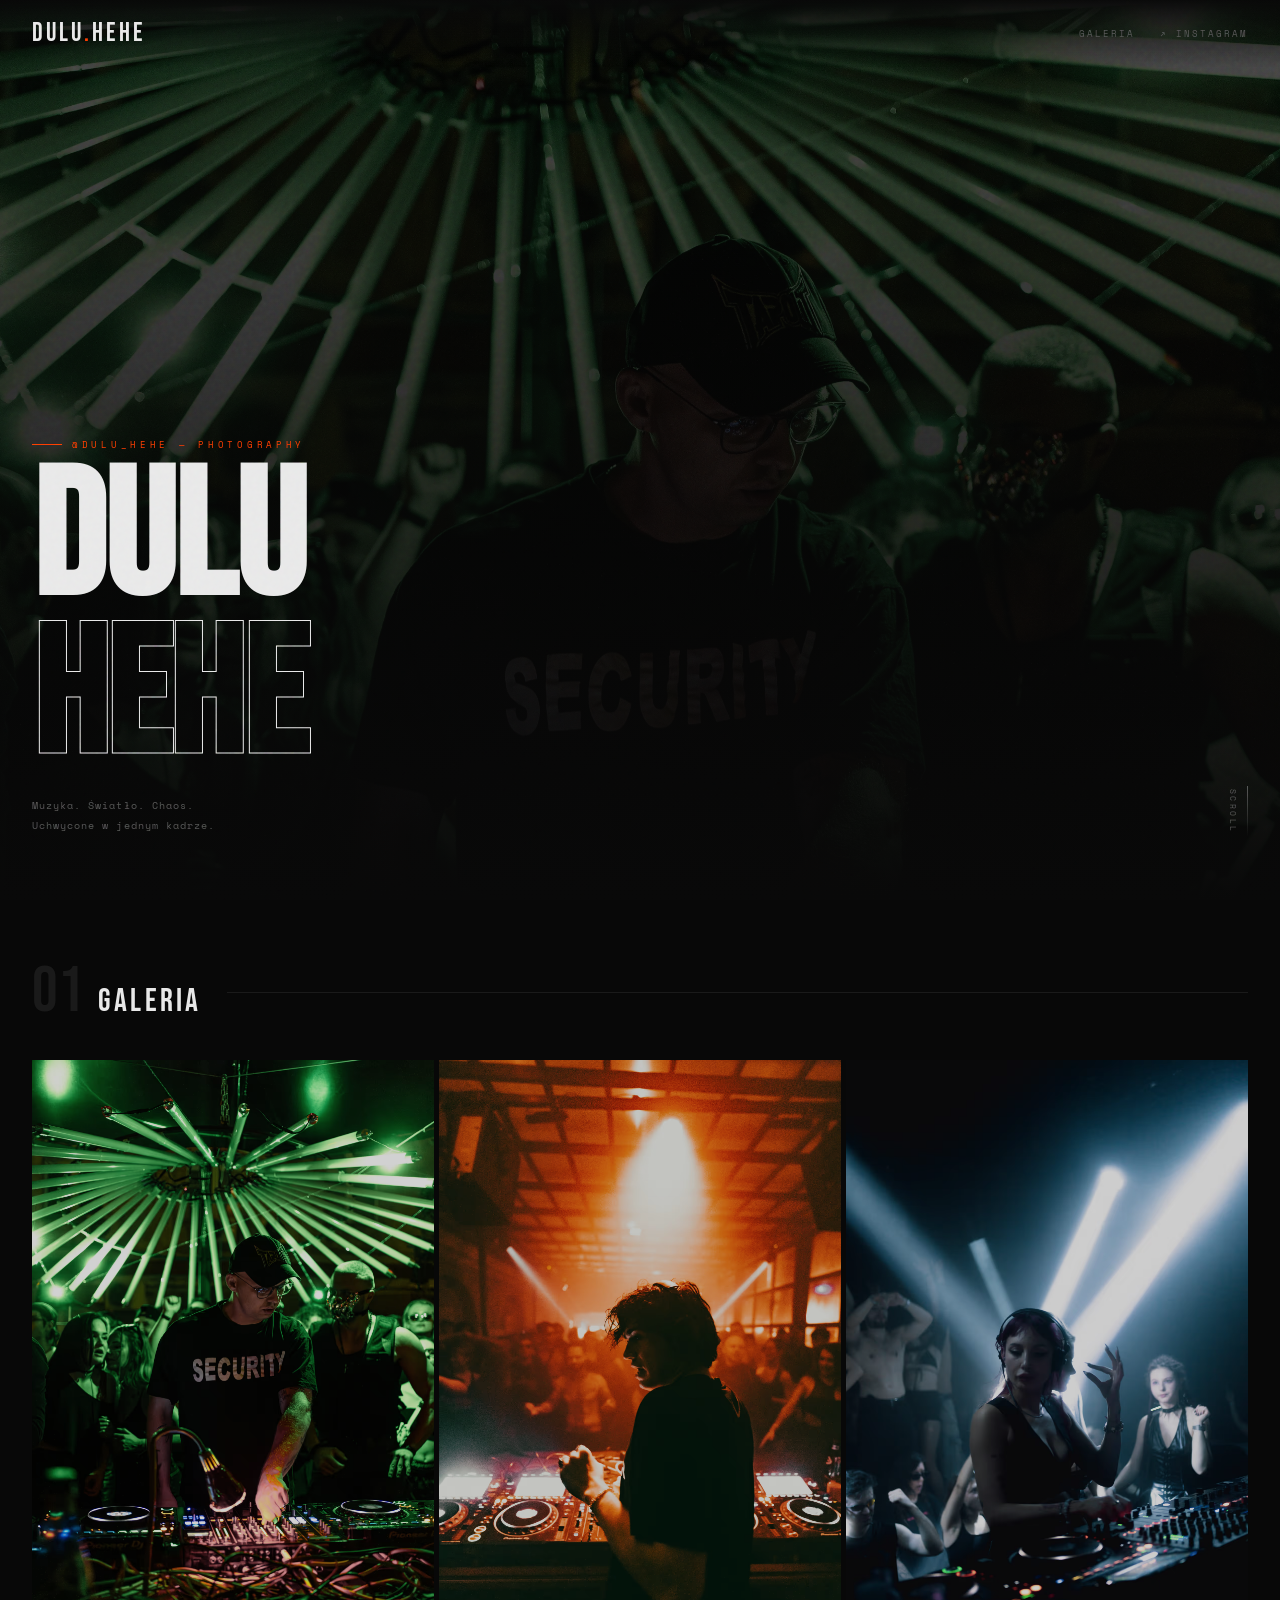
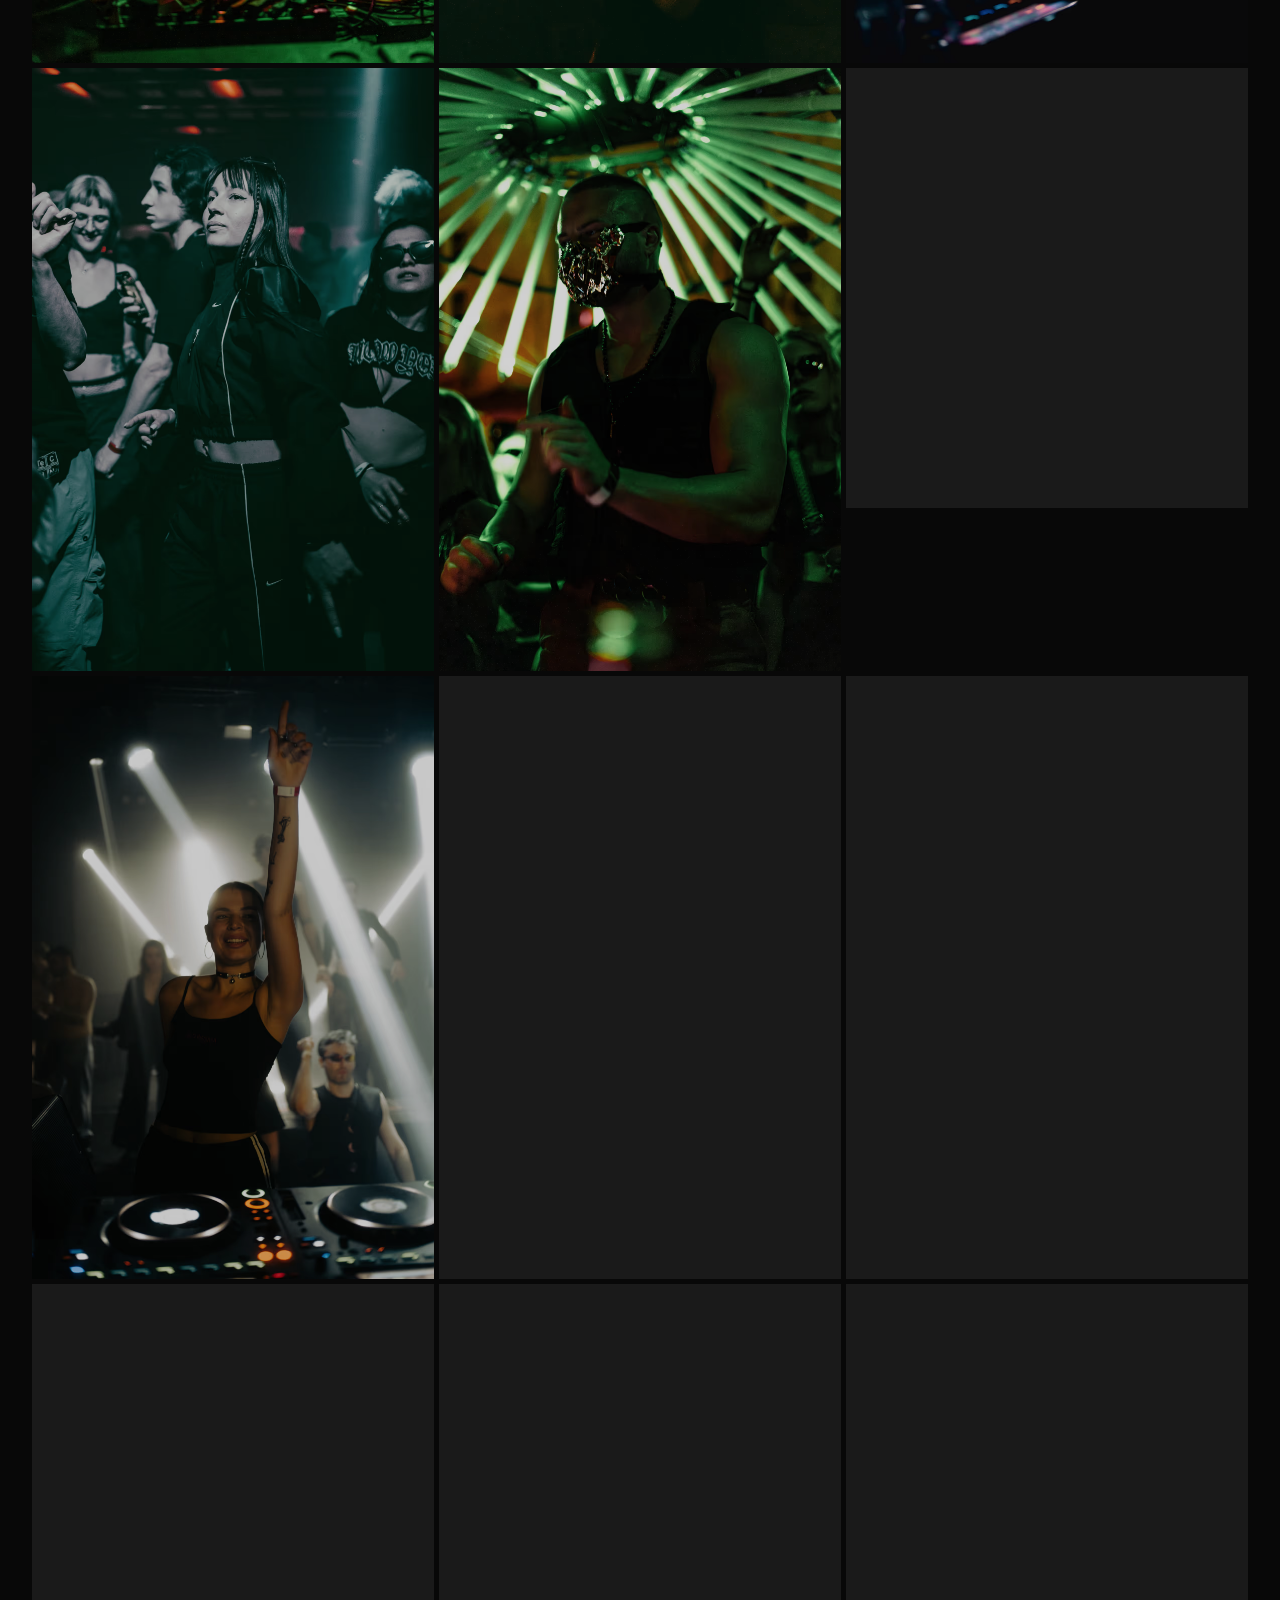
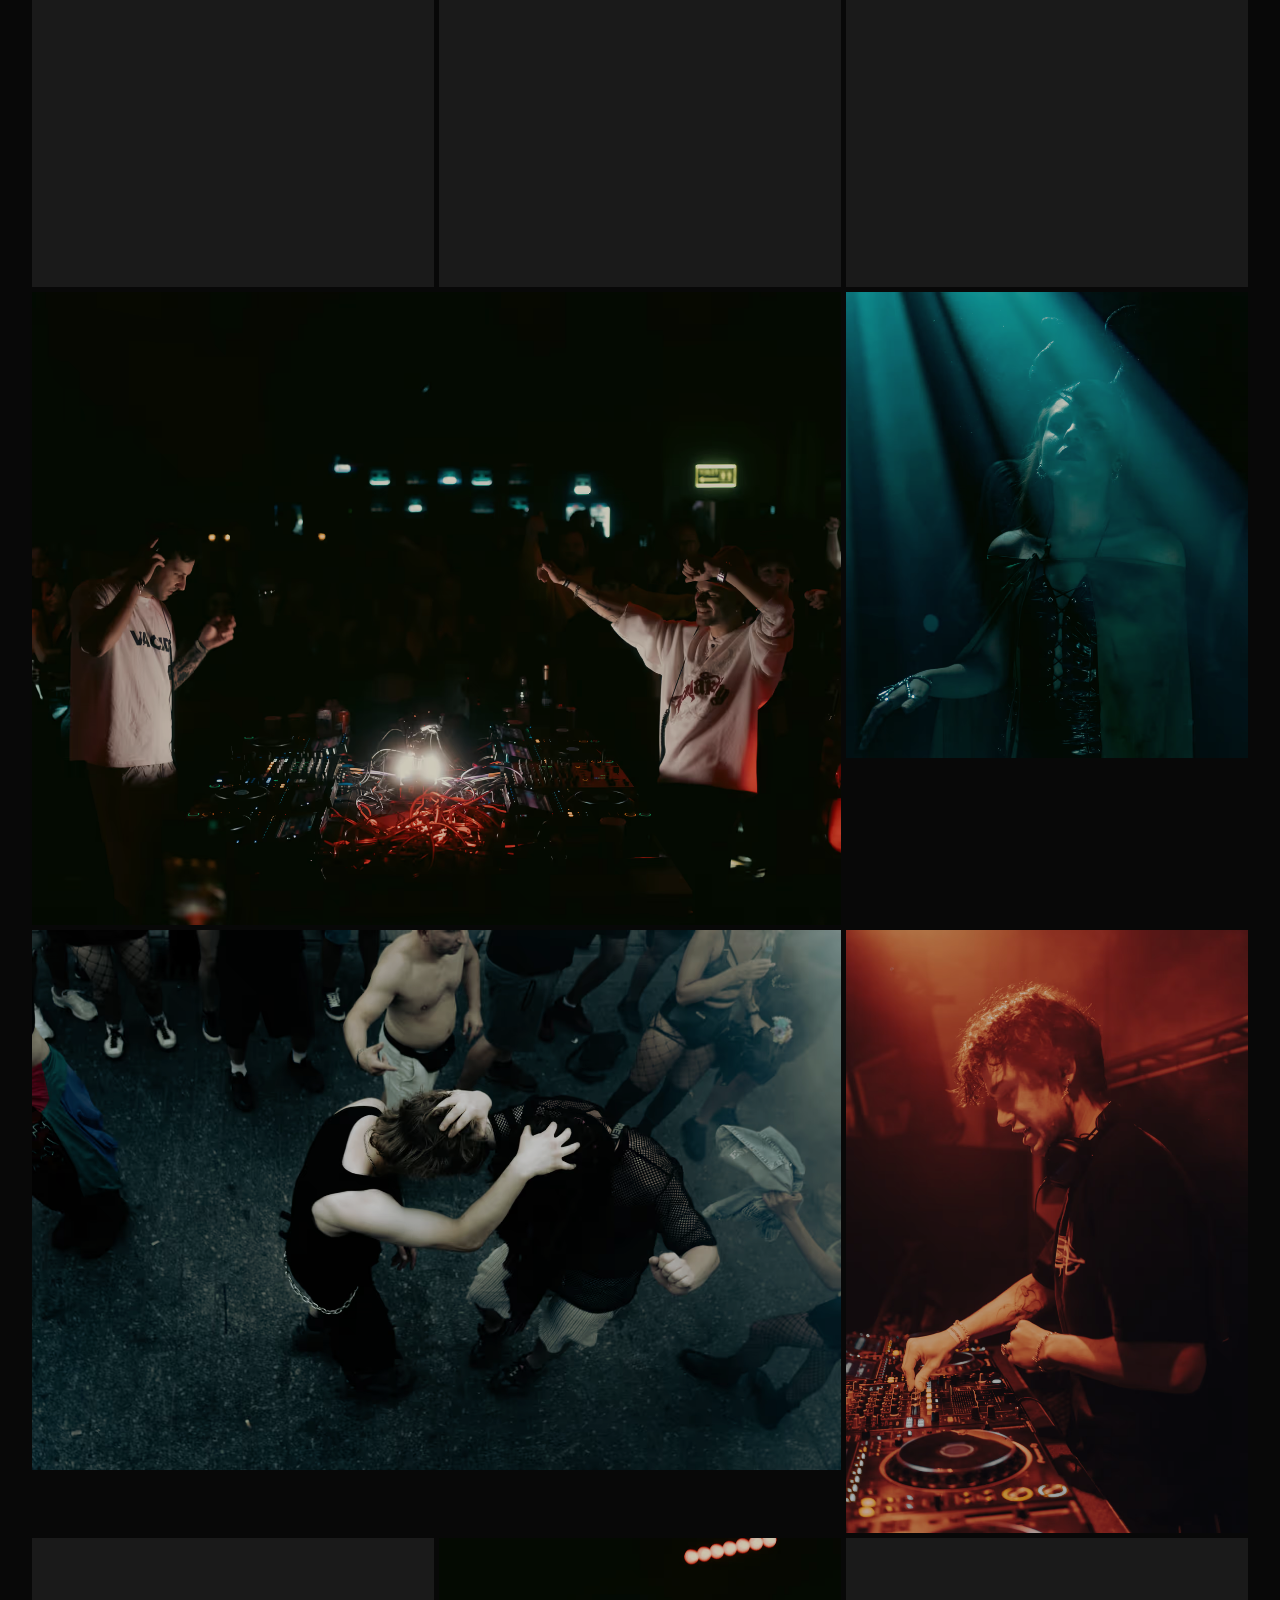
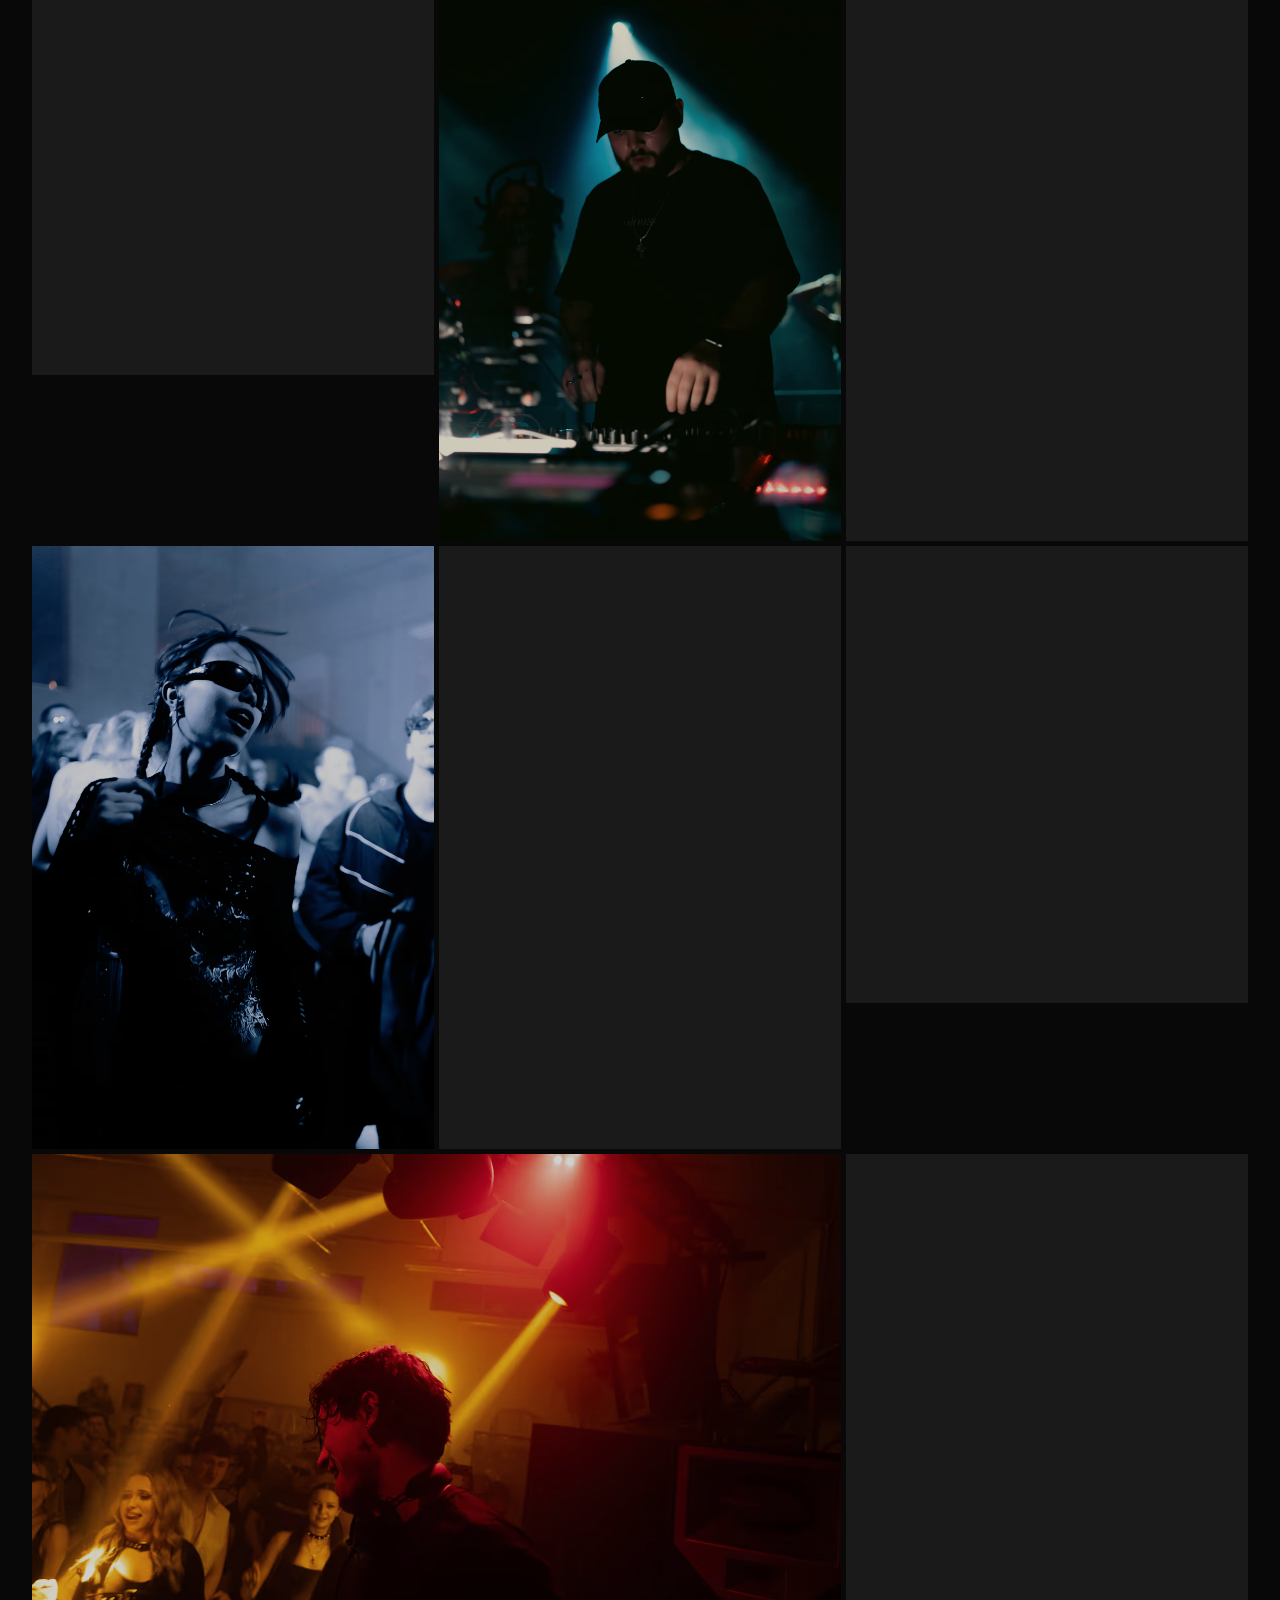
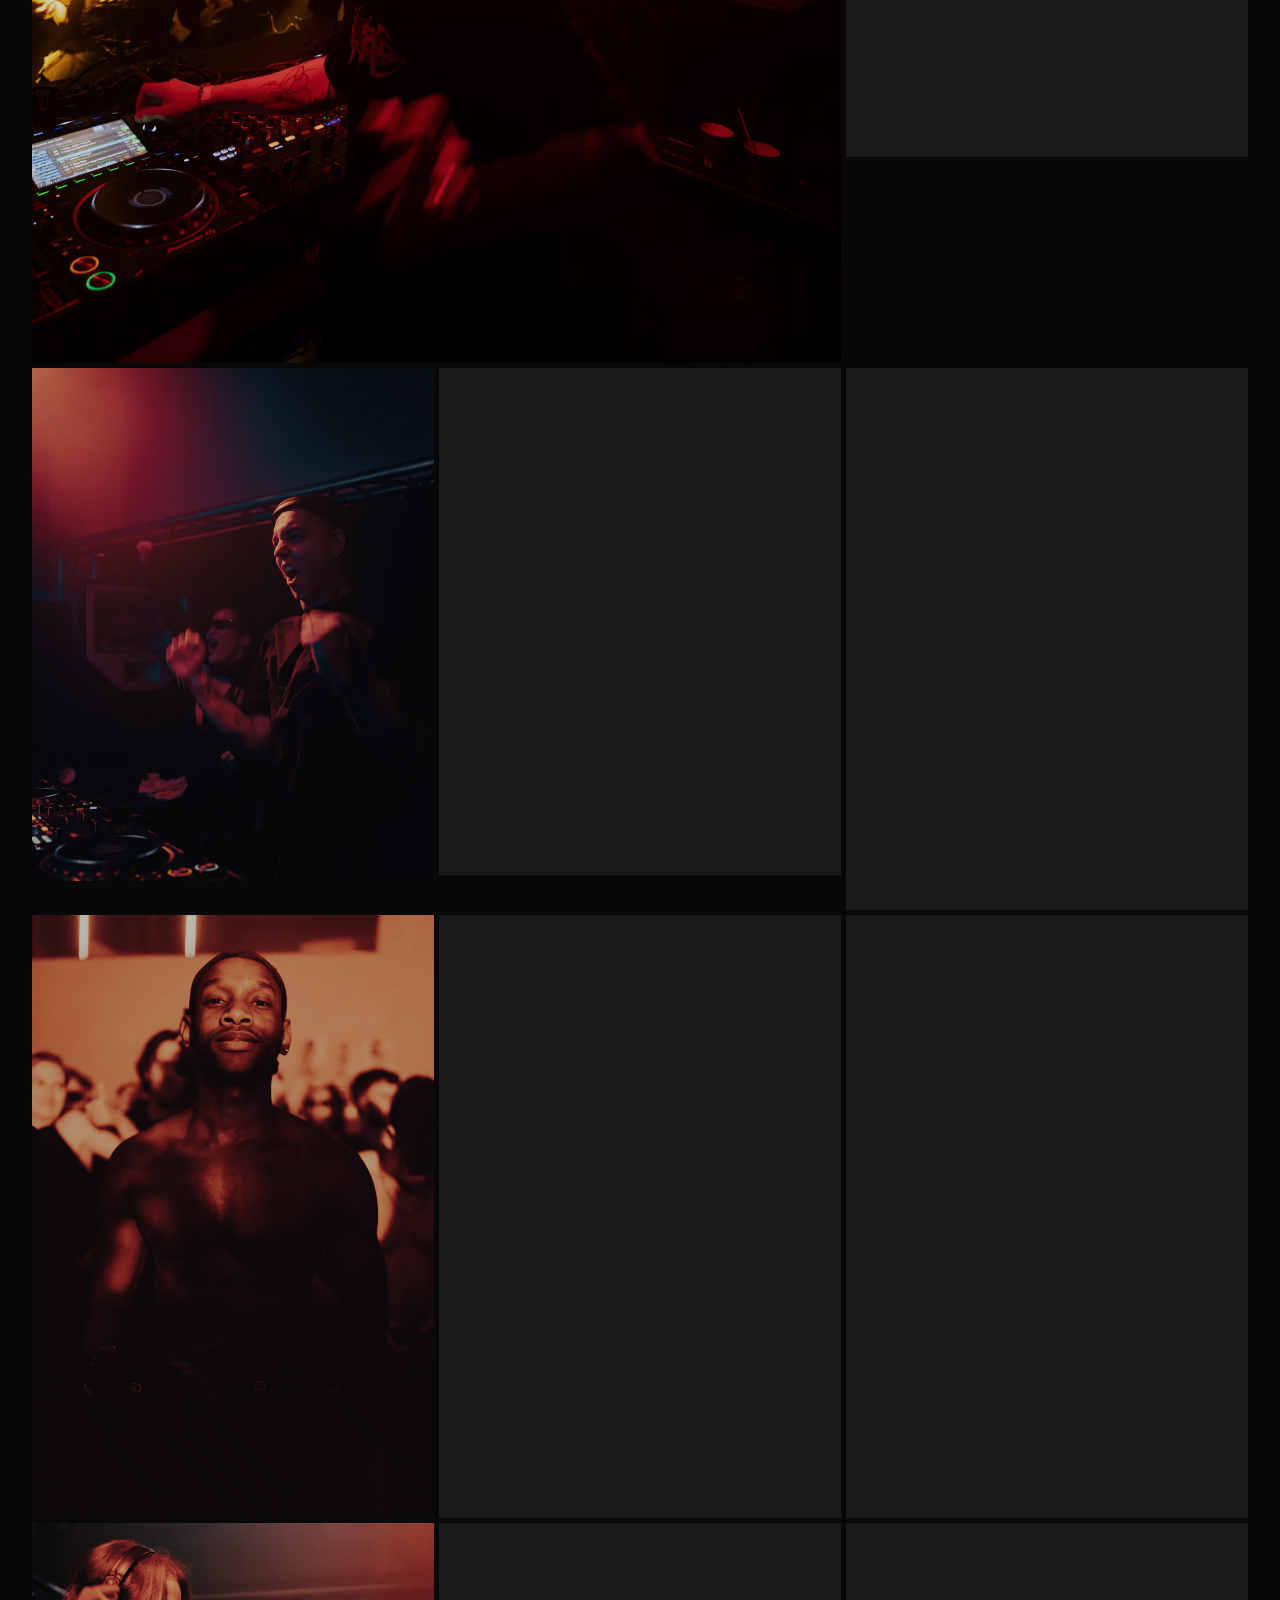
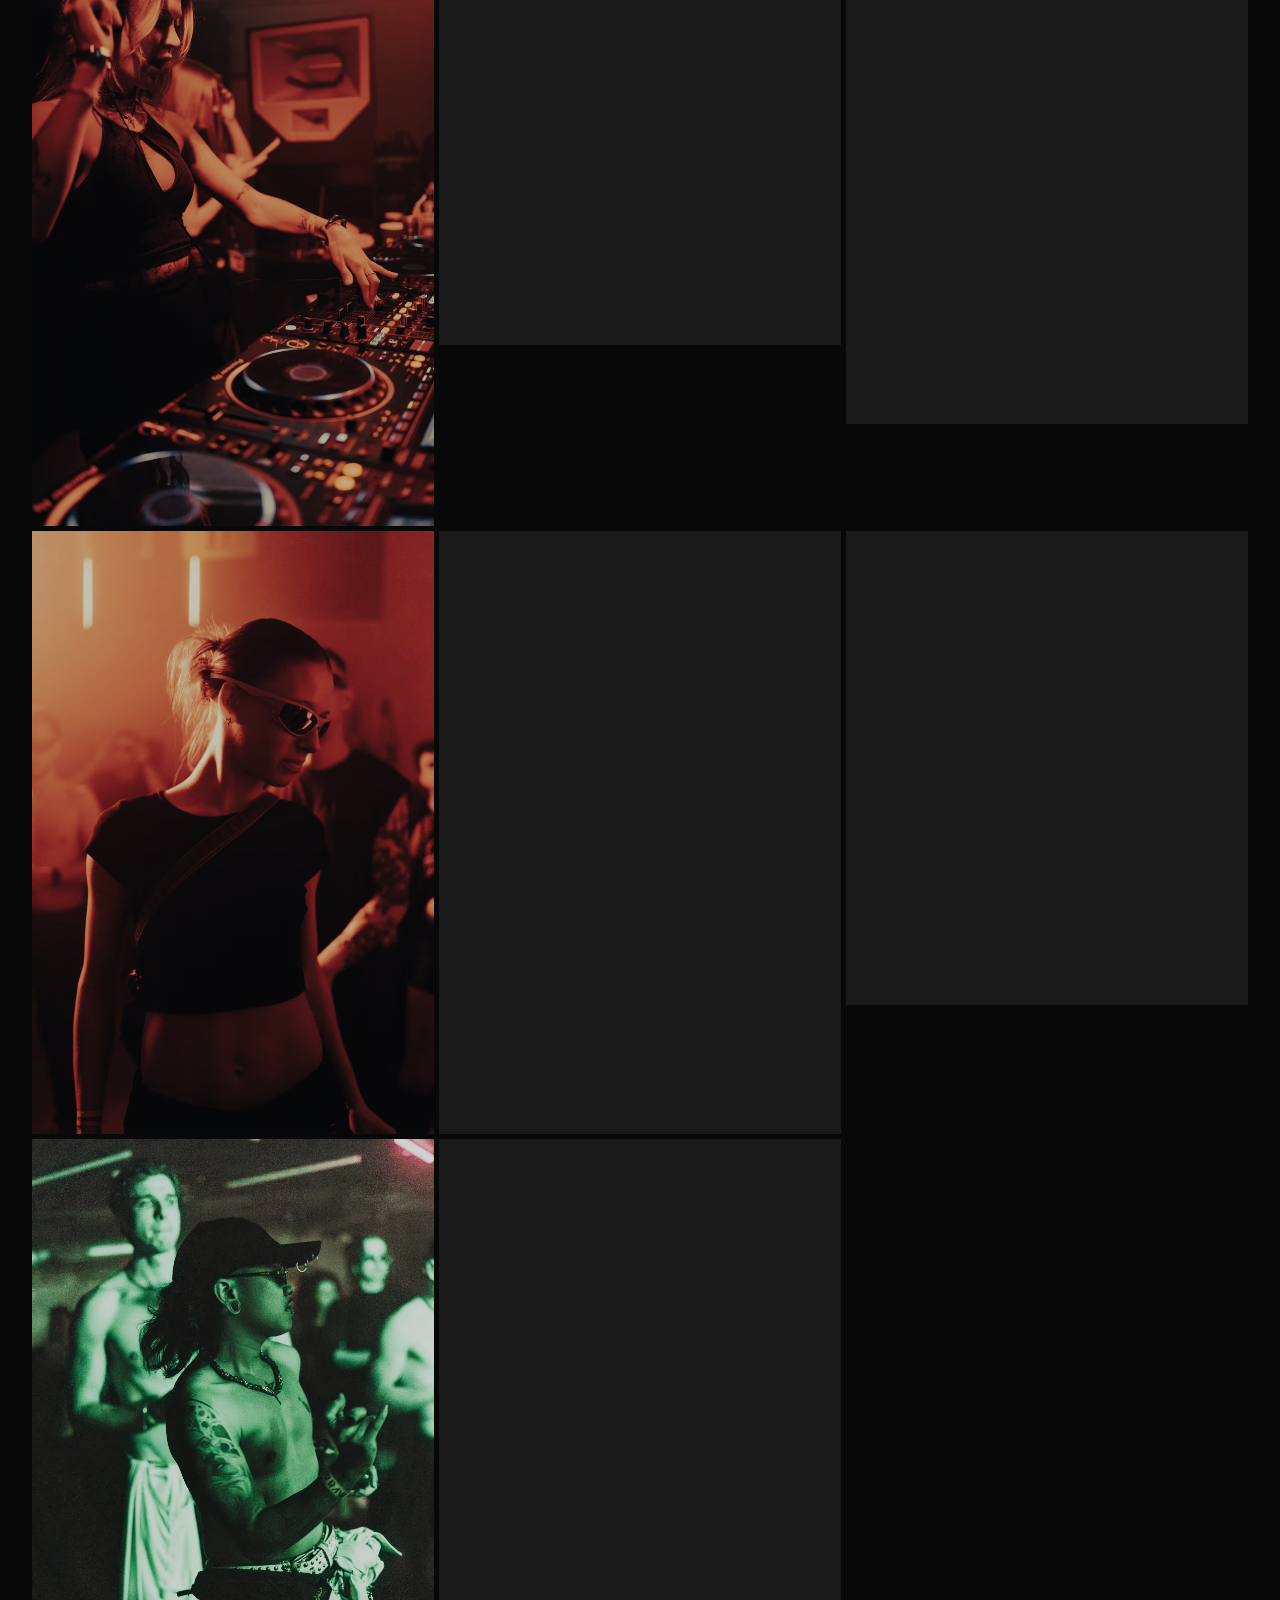
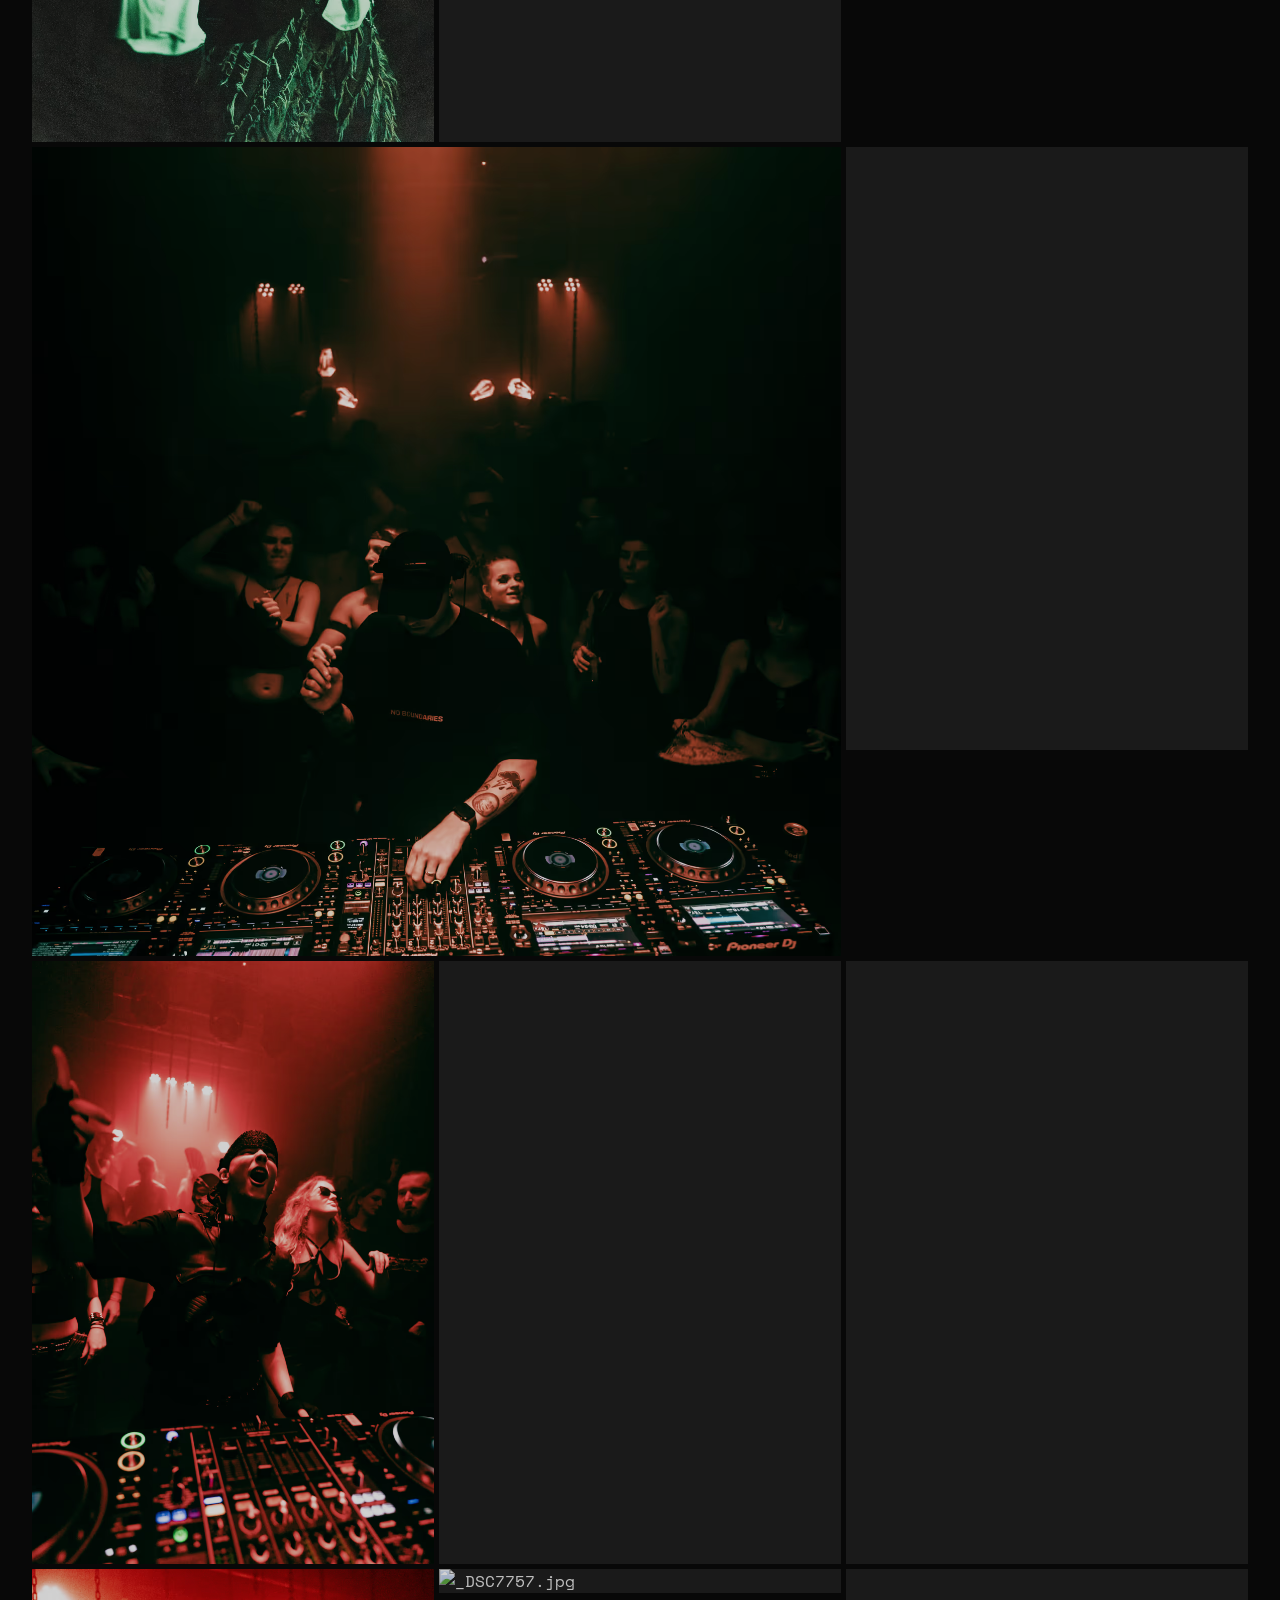
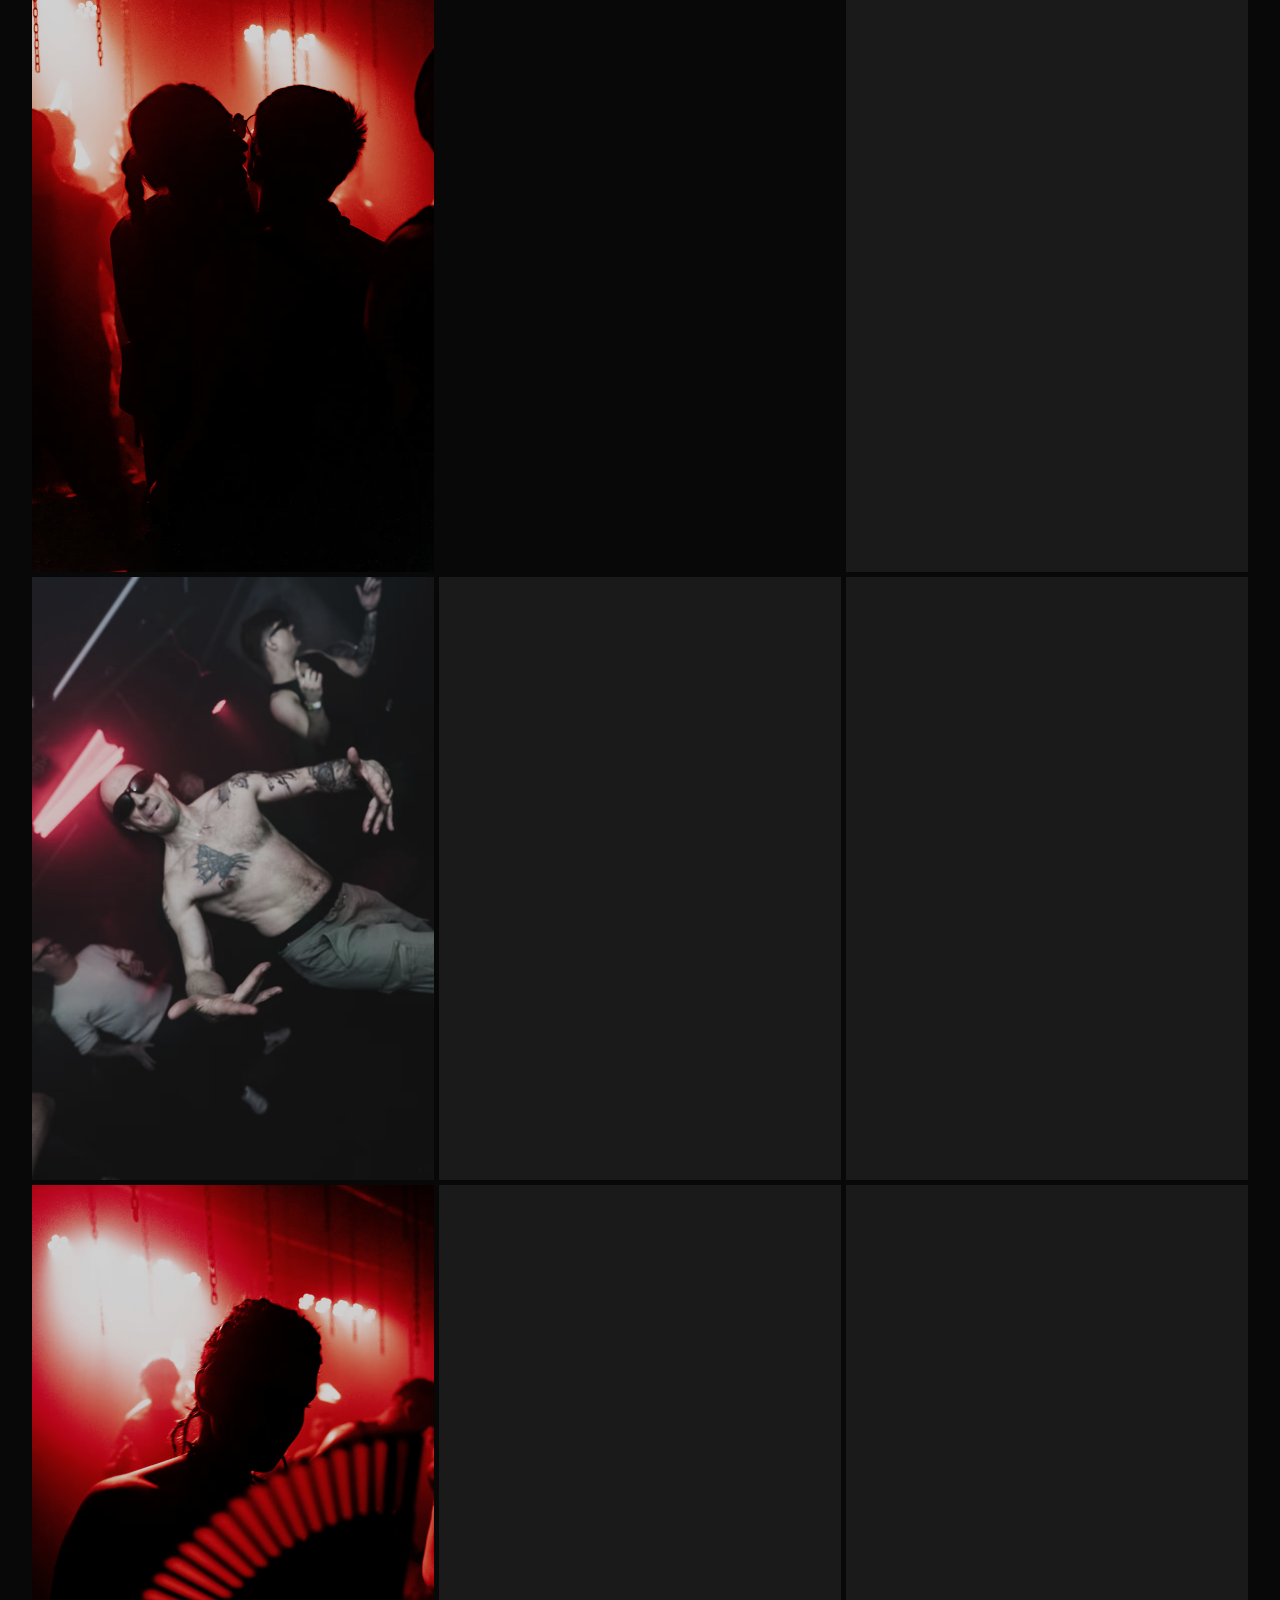
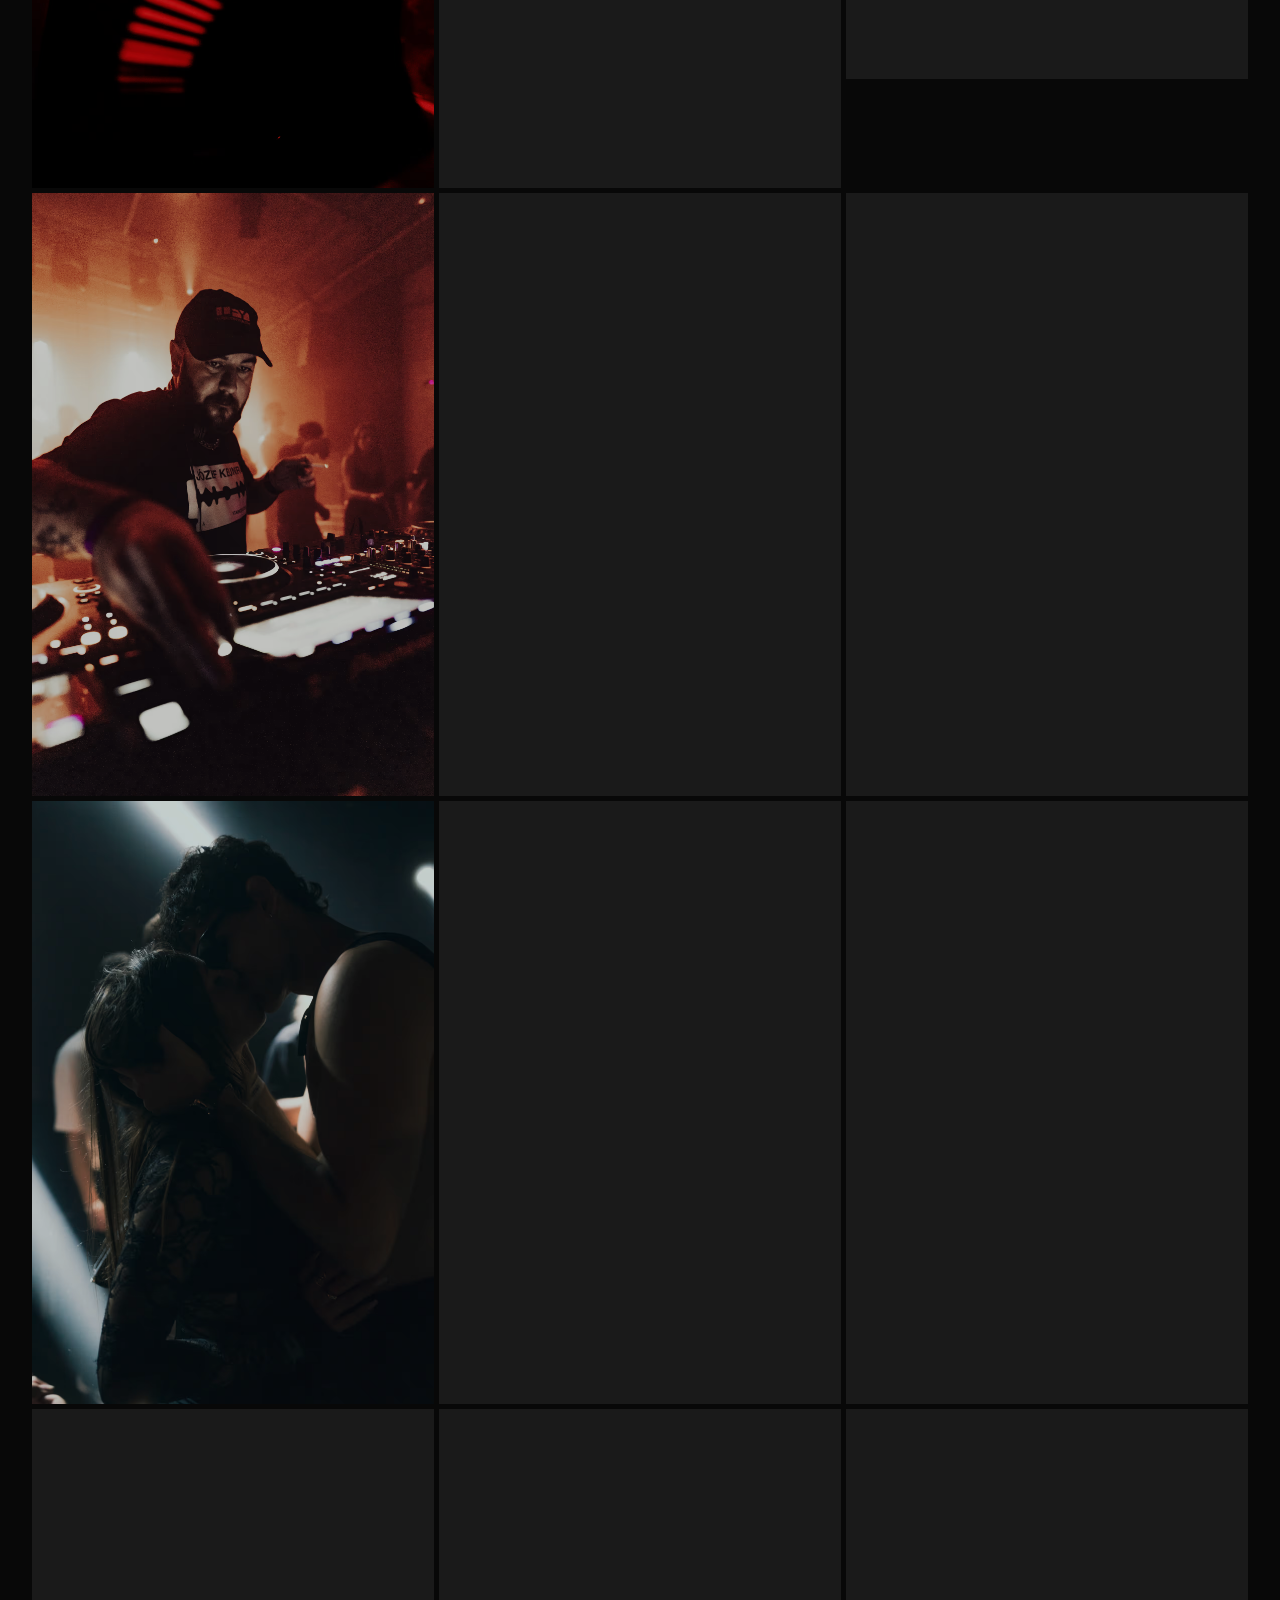
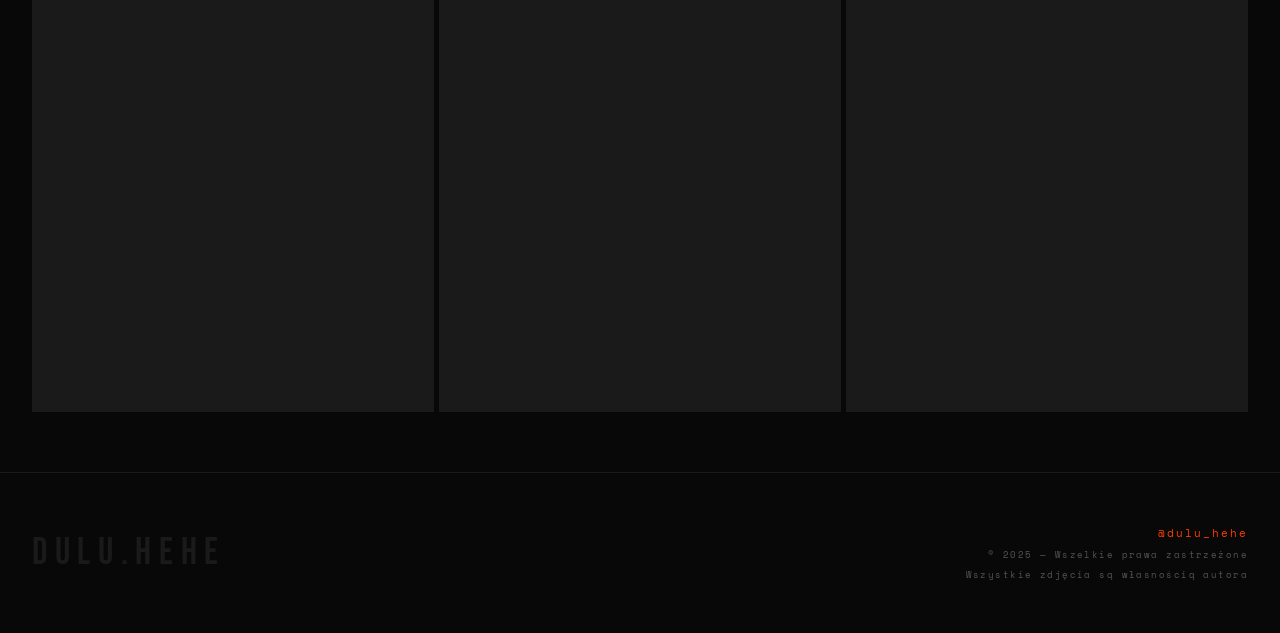
==== commit 53ece43c: "tajk" ====
--- a/index.html
+++ b/index.html
@@ -397,7 +397,7 @@
     '_DSC7436.jpg',
     '_DSC7518.jpg',
     '_DSC7613.jpg',
-    '_DSC7755.jpg',
+    '_DSC7757.jpg',
     '_DSC7766.jpg',
     '_DSC7768.jpg',
     '_DSC7958.jpg',
@@ -416,12 +416,32 @@
     '_DSC9971-Poprawione-Szum.jpg',
   ];
 
-  function baseName(n) { return n.startsWith('top_') ? n.slice(4) : n; }
-  function toWebP(n, size) { return `photos/webp/${size}/${baseName(n).replace(/\.(jpe?g|png)$/i, '.webp')}`; }
-  function toAvif(n, size) { return `photos/avif/${size}/${baseName(n).replace(/\.(jpe?g|png)$/i, '.avif')}`; }
+  function base(n) { return n.startsWith('top_') ? n.slice(4) : n; }
+  function toExt(n, f) { return base(n).replace(/\.(jpe?g|png)$/i, '.' + f); }
+  function avifSmall(n) { return `photos/avif/small/${toExt(n,'avif')}`; }
+  function avifFull(n)  { return `photos/avif/full/${toExt(n,'avif')}`; }
+  function webpSmall(n) { return `photos/webp/small/${toExt(n,'webp')}`; }
+  function webpFull(n)  { return `photos/webp/full/${toExt(n,'webp')}`; }
+
+  function makePicture(n, size) {
+    const pic = document.createElement('picture');
+    const sa = document.createElement('source');
+    sa.type = 'image/avif';
+    sa.srcset = size === 'small' ? avifSmall(n) : avifFull(n);
+    const sw = document.createElement('source');
+    sw.type = 'image/webp';
+    sw.srcset = size === 'small' ? webpSmall(n) : webpFull(n);
+    const img = document.createElement('img');
+    img.src = size === 'small' ? webpSmall(n) : webpFull(n);
+    img.alt = base(n);
+    img.loading = 'lazy';
+    img.decoding = 'async';
+    pic.append(sa, sw, img);
+    return pic;
+  }
 
   const topPhoto = PHOTOS.find(p => p.startsWith('top_')) || PHOTOS[0];
-  document.getElementById('heroBg').style.backgroundImage = `url('${toWebP(topPhoto, 'full')}')`;
+  document.getElementById('heroBg').style.backgroundImage = `url('${webpFull(topPhoto)}')`;
 
   let photos = [];
   let currentIdx = 0;
@@ -435,27 +455,13 @@
     });
   }
 
-  function makePicture(name, size) {
-    const pic = document.createElement('picture');
-    const sa = document.createElement('source');
-    sa.type = 'image/avif'; sa.srcset = toAvif(name, size);
-    const sw = document.createElement('source');
-    sw.type = 'image/webp'; sw.srcset = toWebP(name, size);
-    const img = document.createElement('img');
-    img.src = toWebP(name, size);
-    img.alt = baseName(name);
-    img.loading = 'lazy';
-    img.decoding = 'async';
-    pic.append(sa, sw, img);
-    return pic;
-  }
-
   async function init() {
     const grid = document.getElementById('photoGrid');
 
-    for (let i = 0; i < PHOTOS.length; i++) {
+    const orientations = await Promise.all(PHOTOS.map(n => getOrientation(avifSmall(n))));
+
+    orientations.forEach((orient, i) => {
       const name = PHOTOS[i];
-      const orient = await getOrientation(toWebP(name, 'small'));
       const isLandscape = orient === 'landscape';
       photos.push({ name, landscape: isLandscape });
 
@@ -467,7 +473,6 @@
       item.style.transitionDelay = `${(i % 9) * 0.035}s`;
 
       const pic = makePicture(name, 'small');
-
       const ov = document.createElement('div');
       ov.className = 'grid-overlay';
       ov.innerHTML = `<span class="grid-num">${String(i+1).padStart(2,'0')}</span>`;
@@ -476,7 +481,7 @@
       item.addEventListener('click', () => openLb(i));
       item.addEventListener('keydown', e => { if (e.key === 'Enter') openLb(i); });
       grid.appendChild(item);
-    }
+    });
 
     observeFadeIns();
   }
@@ -503,9 +508,9 @@
   function updateLb() {
     const name = photos[currentIdx].name;
     lbImg.style.opacity = 0;
-    lbSrcAvif.srcset = toAvif(name, 'full');
-    lbSrcWebp.srcset = toWebP(name, 'full');
-    lbImg.src = toWebP(name, 'full');
+    lbSrcAvif.srcset = avifFull(name);
+    lbSrcWebp.srcset = webpFull(name);
+    lbImg.src = webpFull(name);
     lbImg.onload = () => { lbImg.style.opacity = 1; };
     document.getElementById('lbCounter').textContent =
       `${String(currentIdx+1).padStart(2,'0')} / ${String(photos.length).padStart(2,'0')}`;
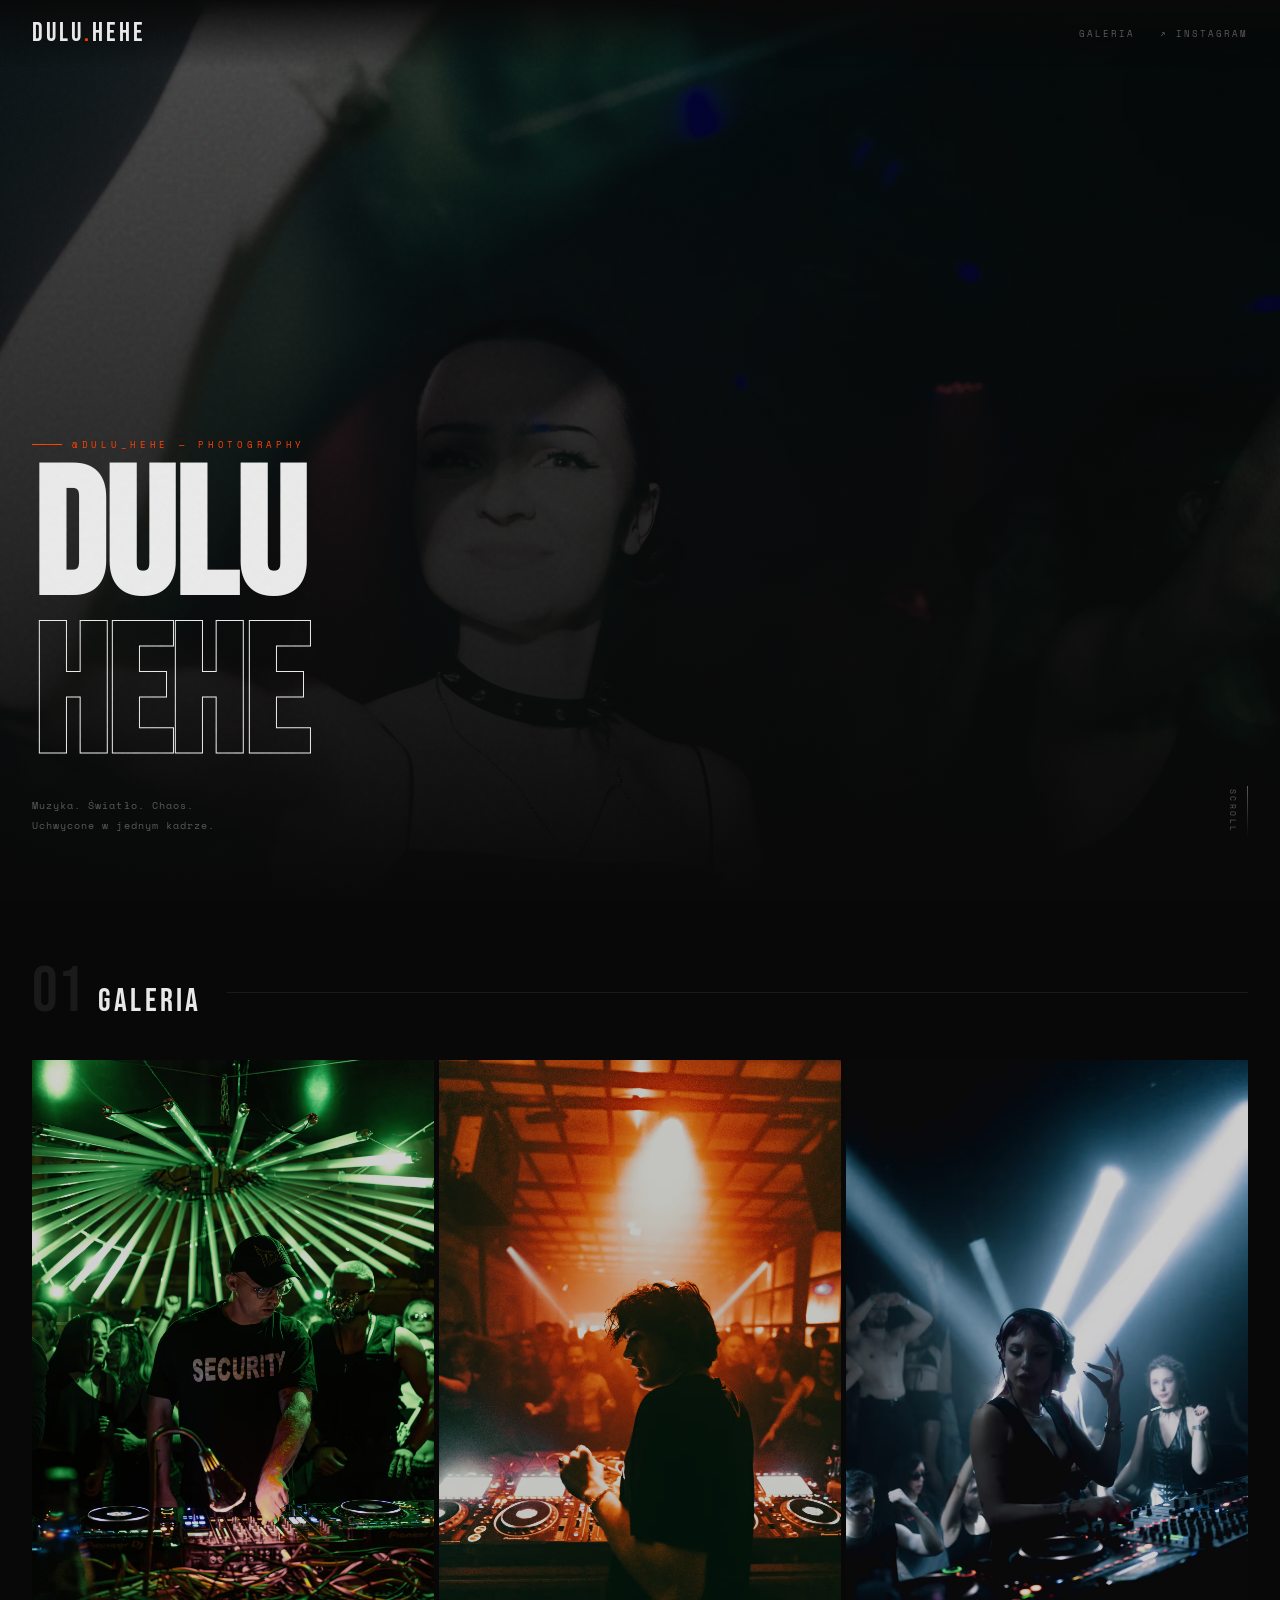
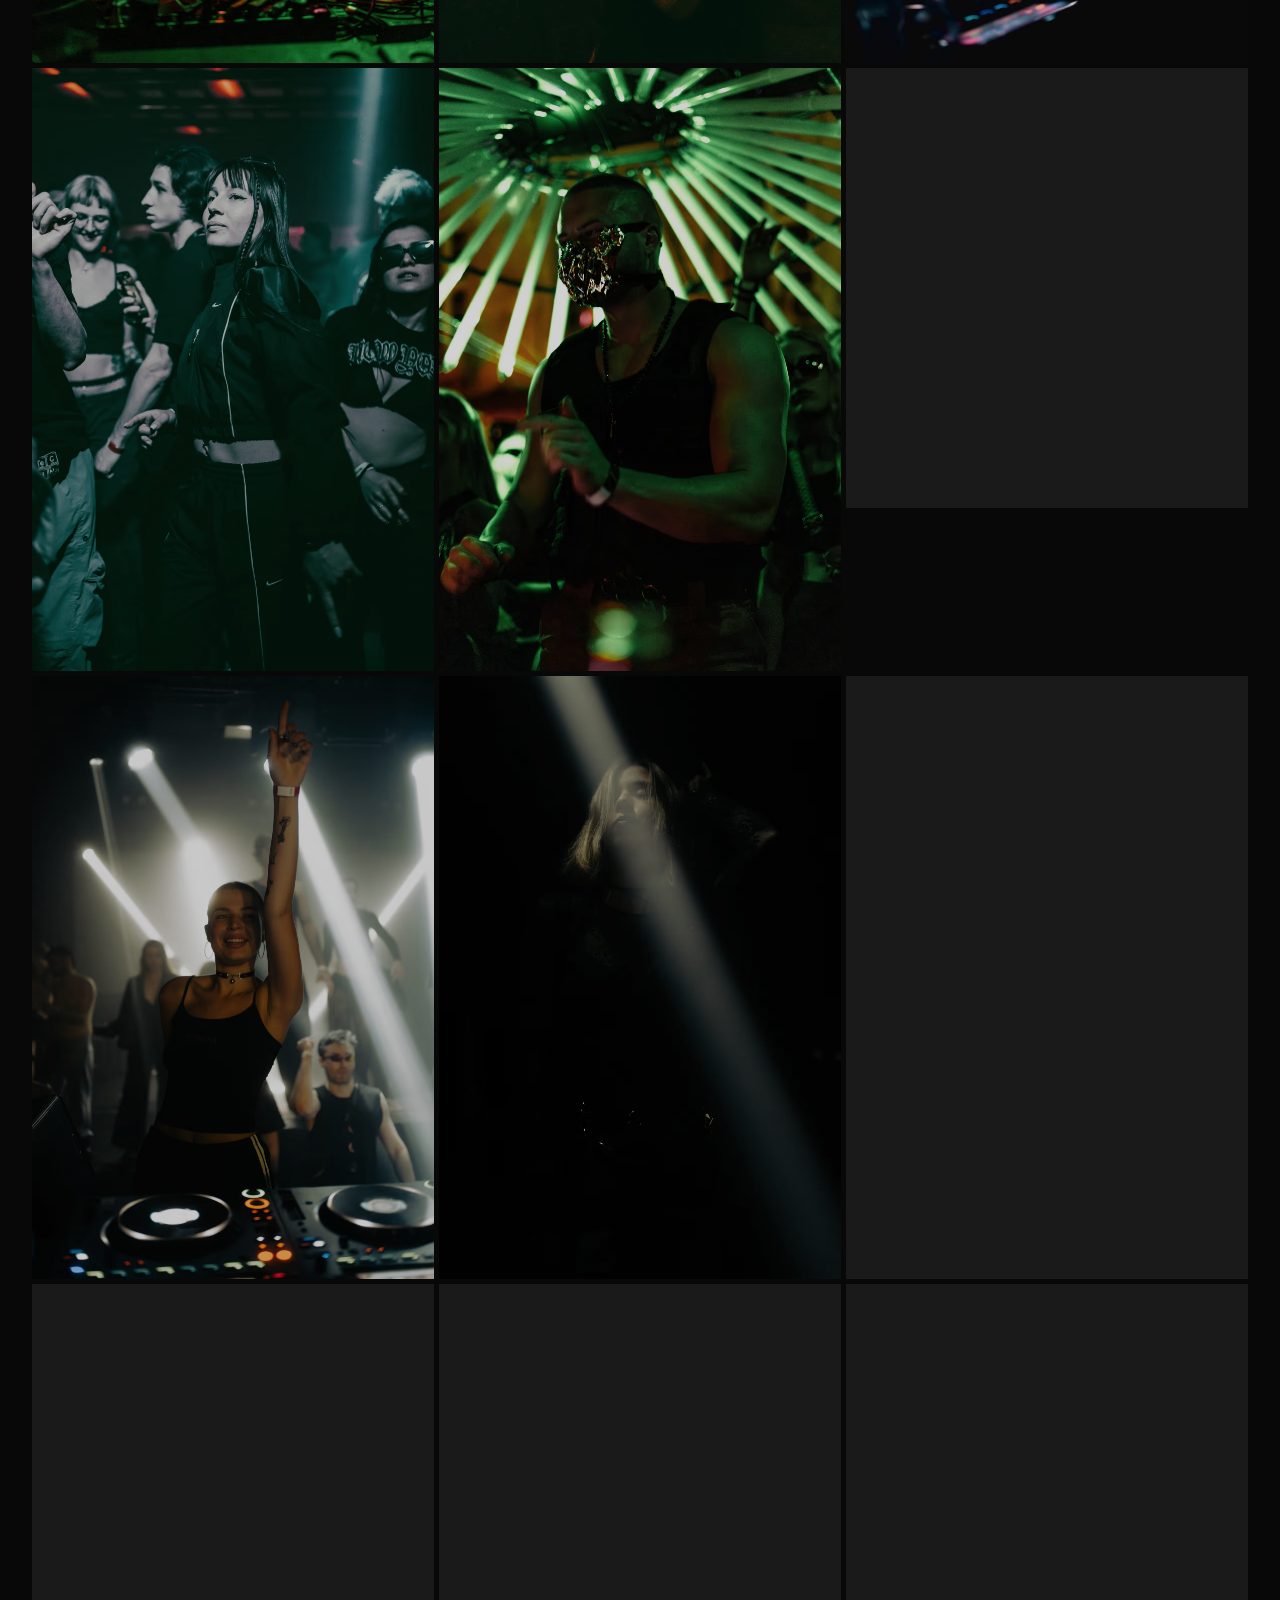
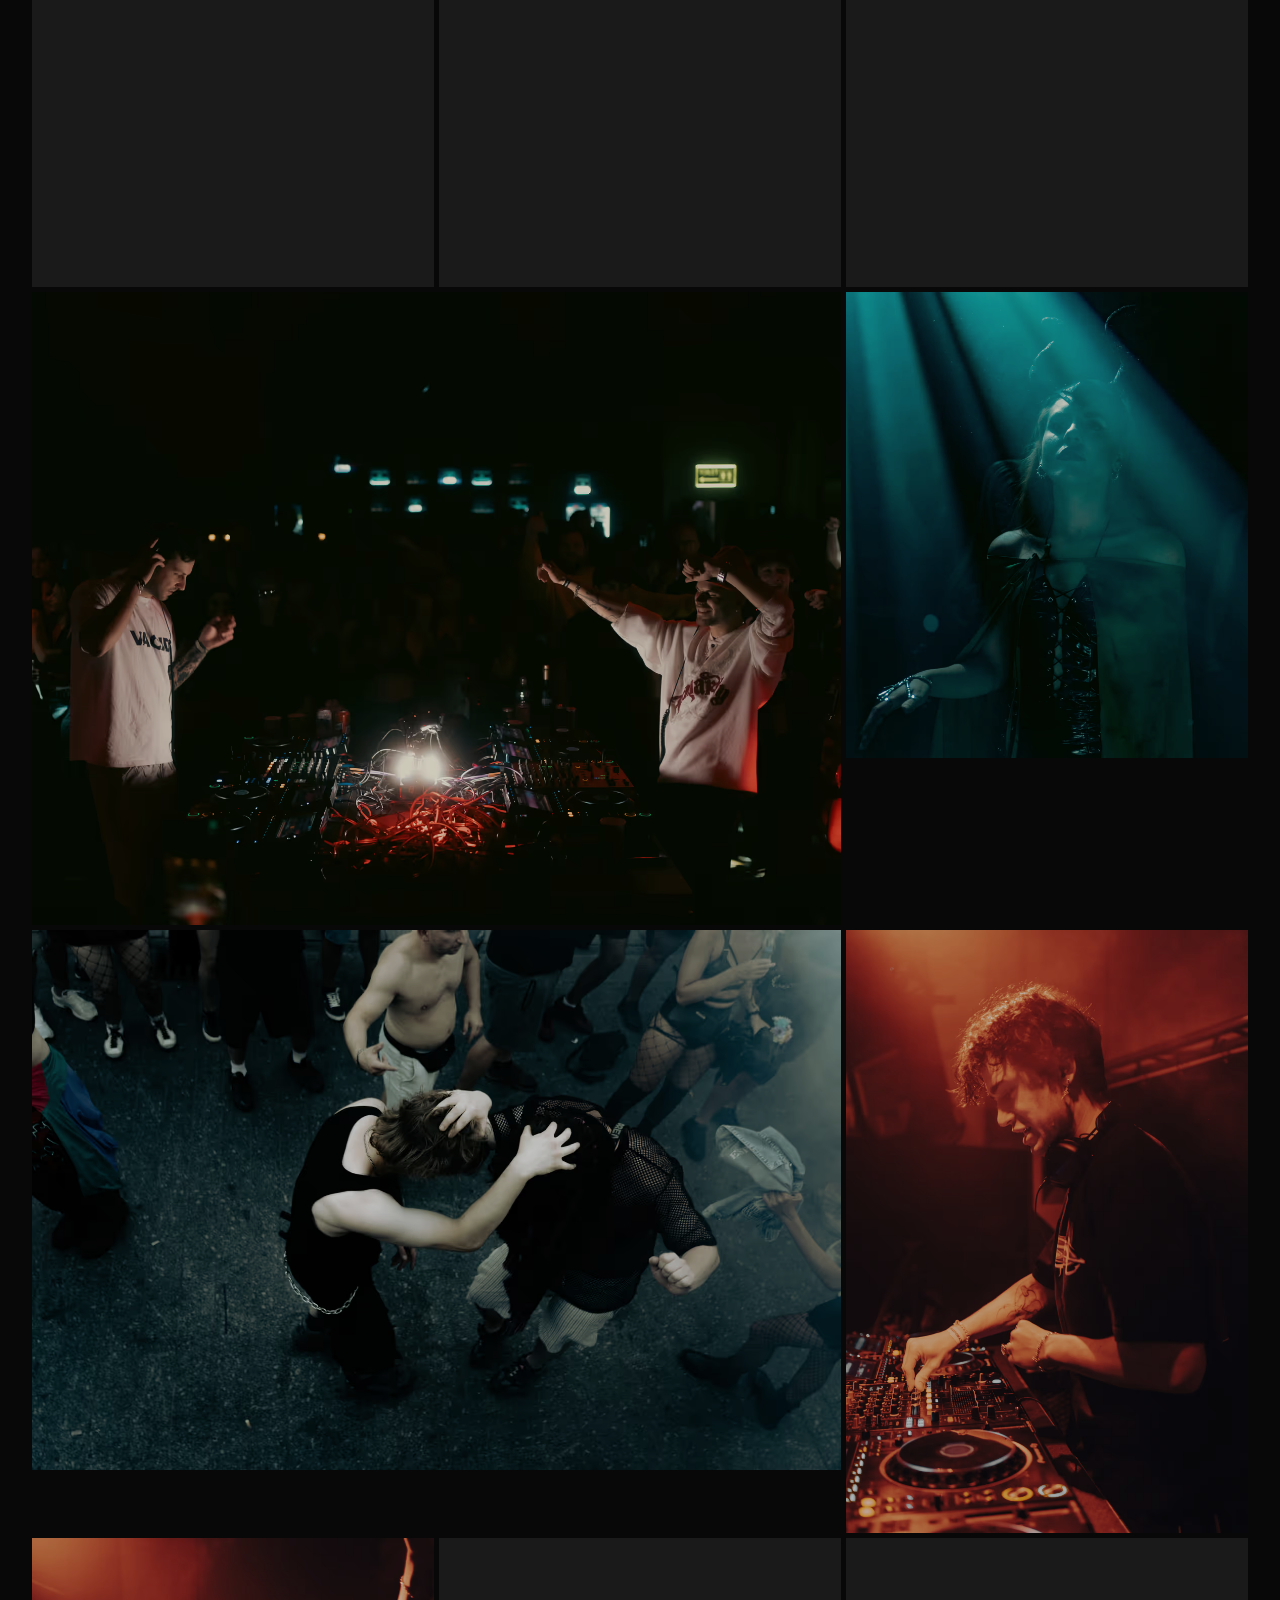
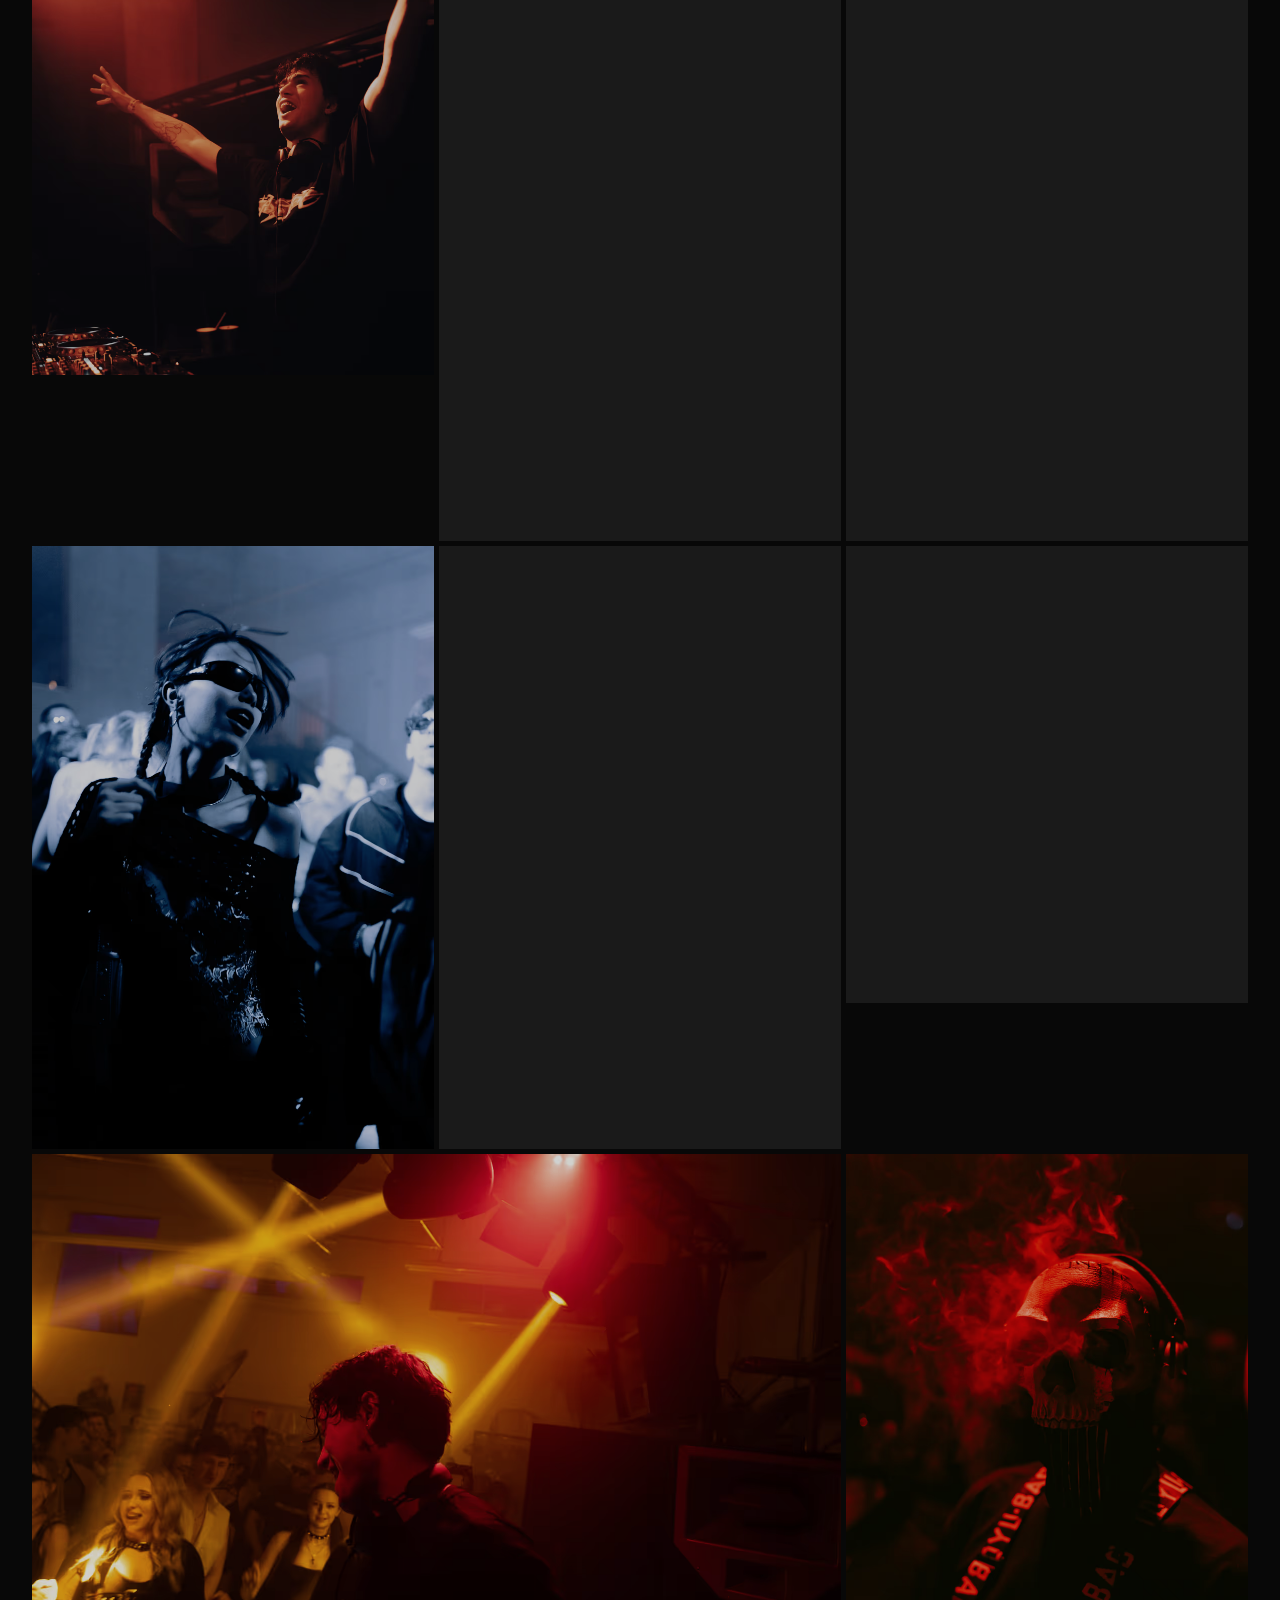
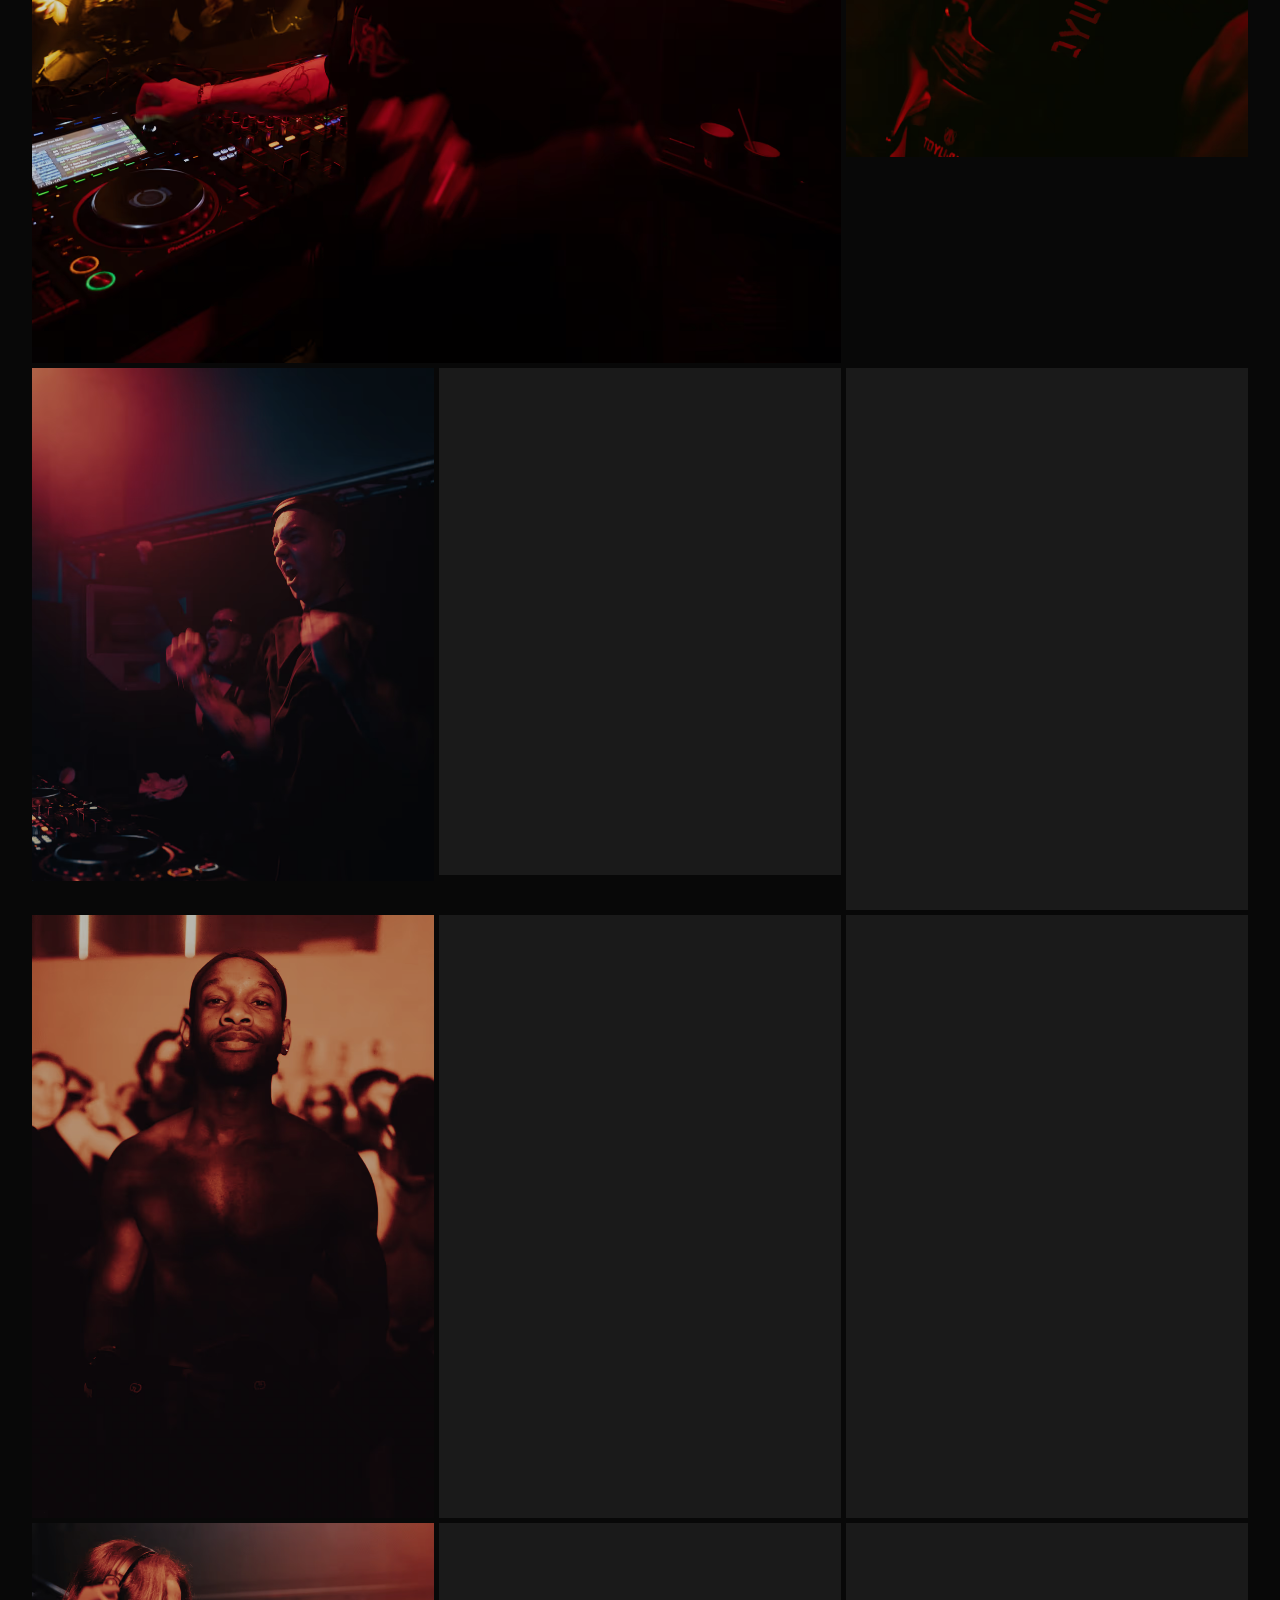
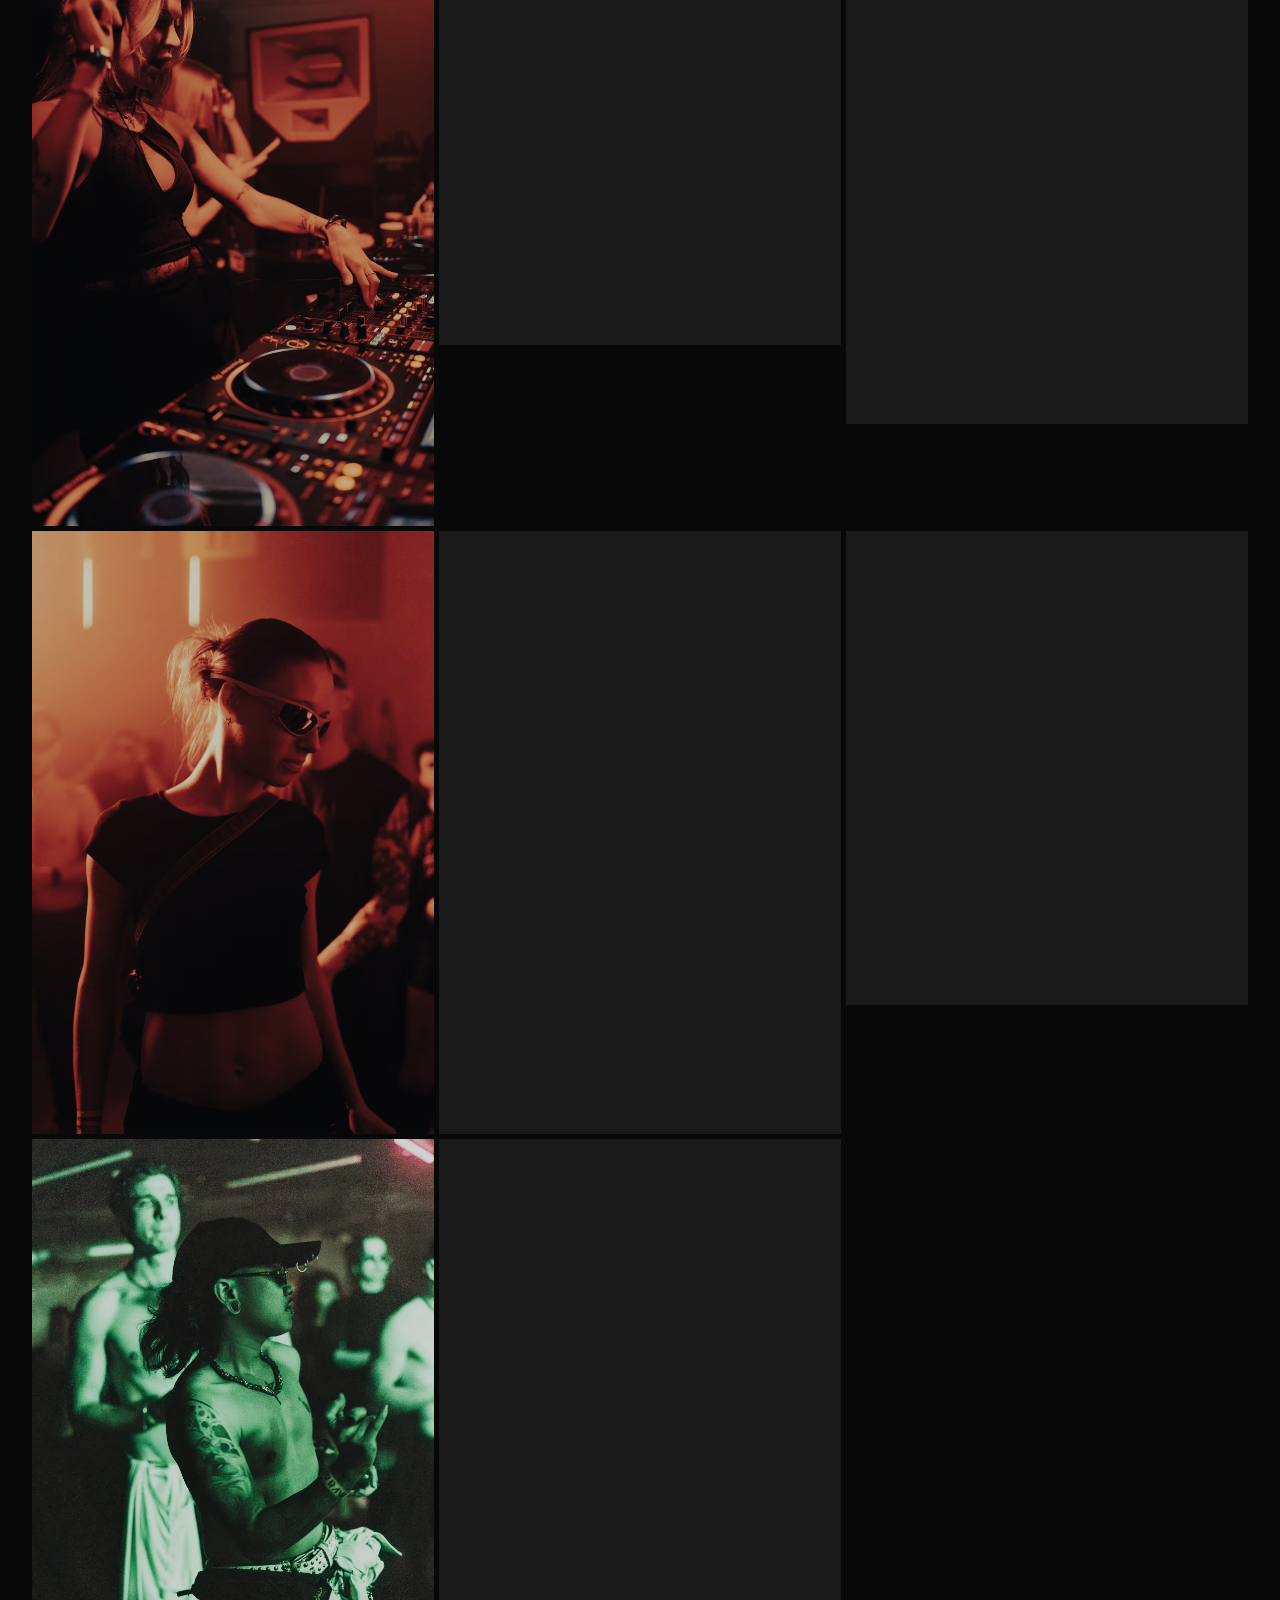
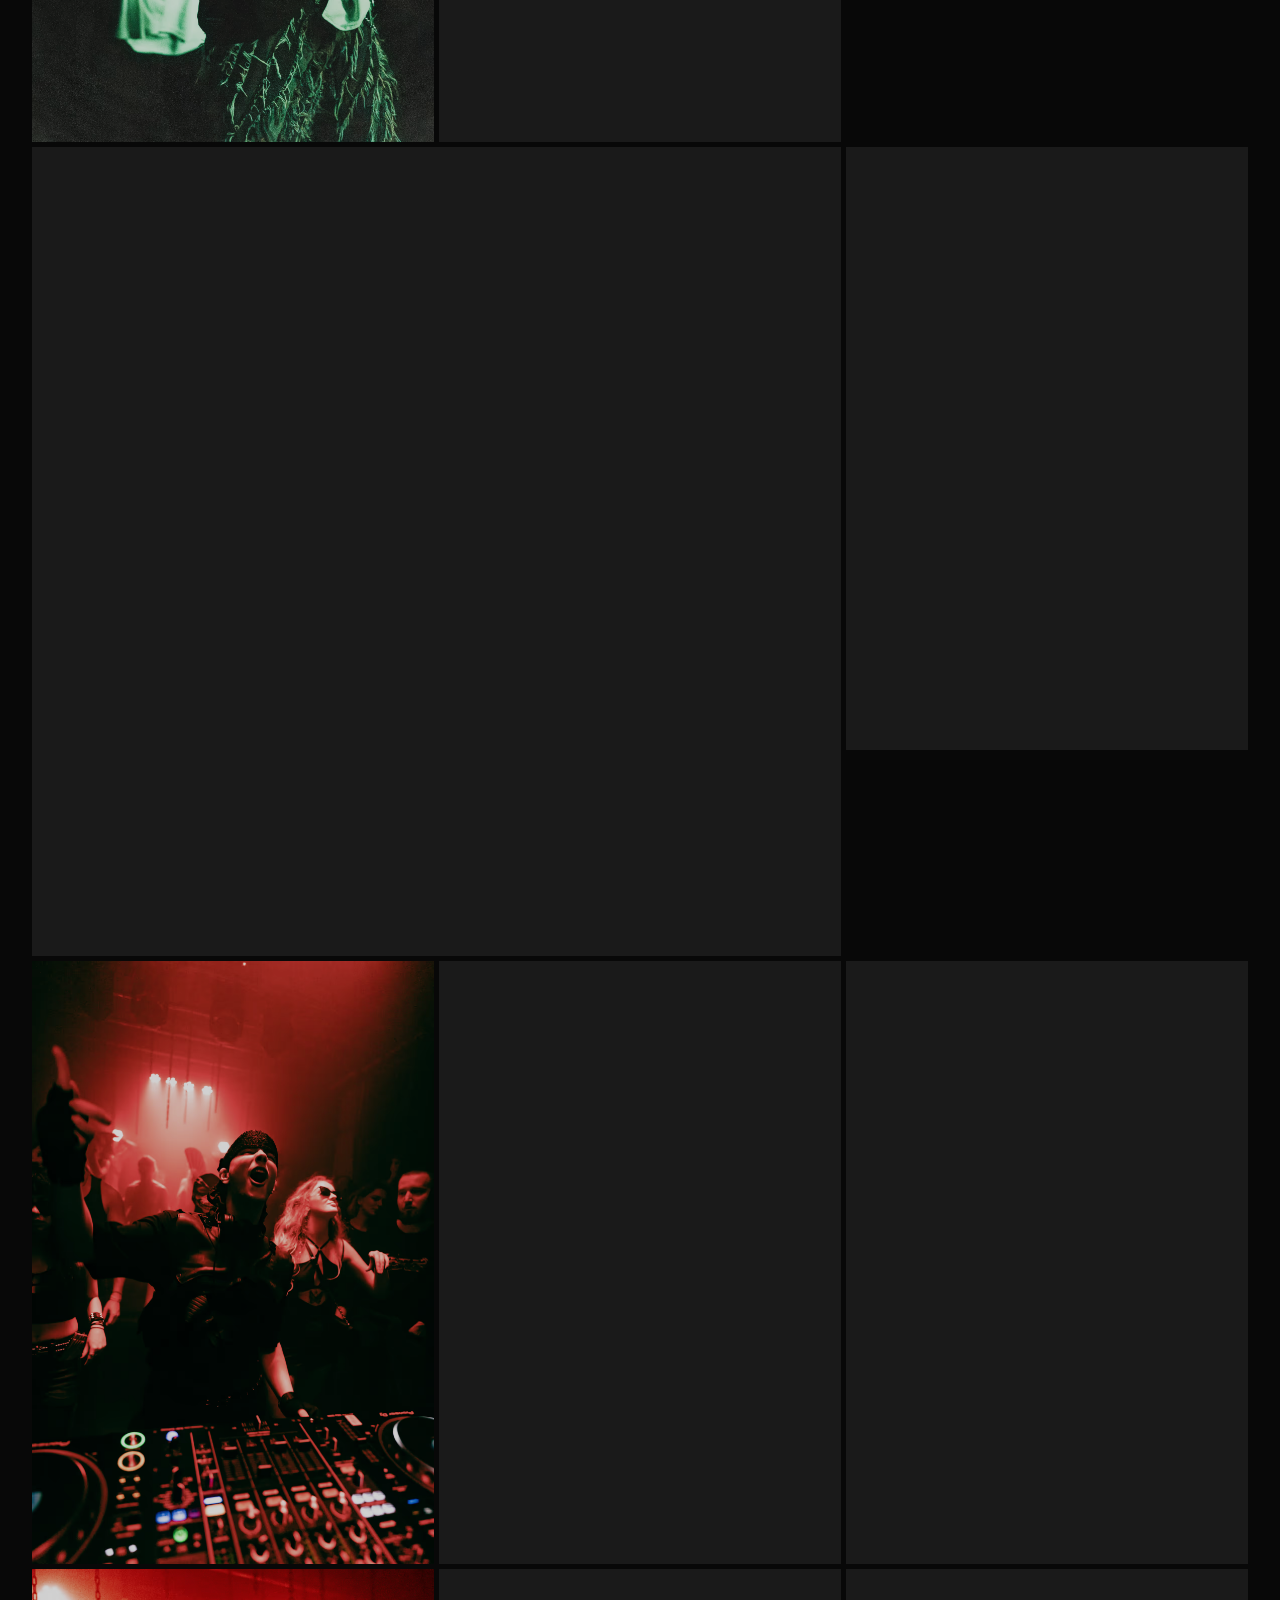
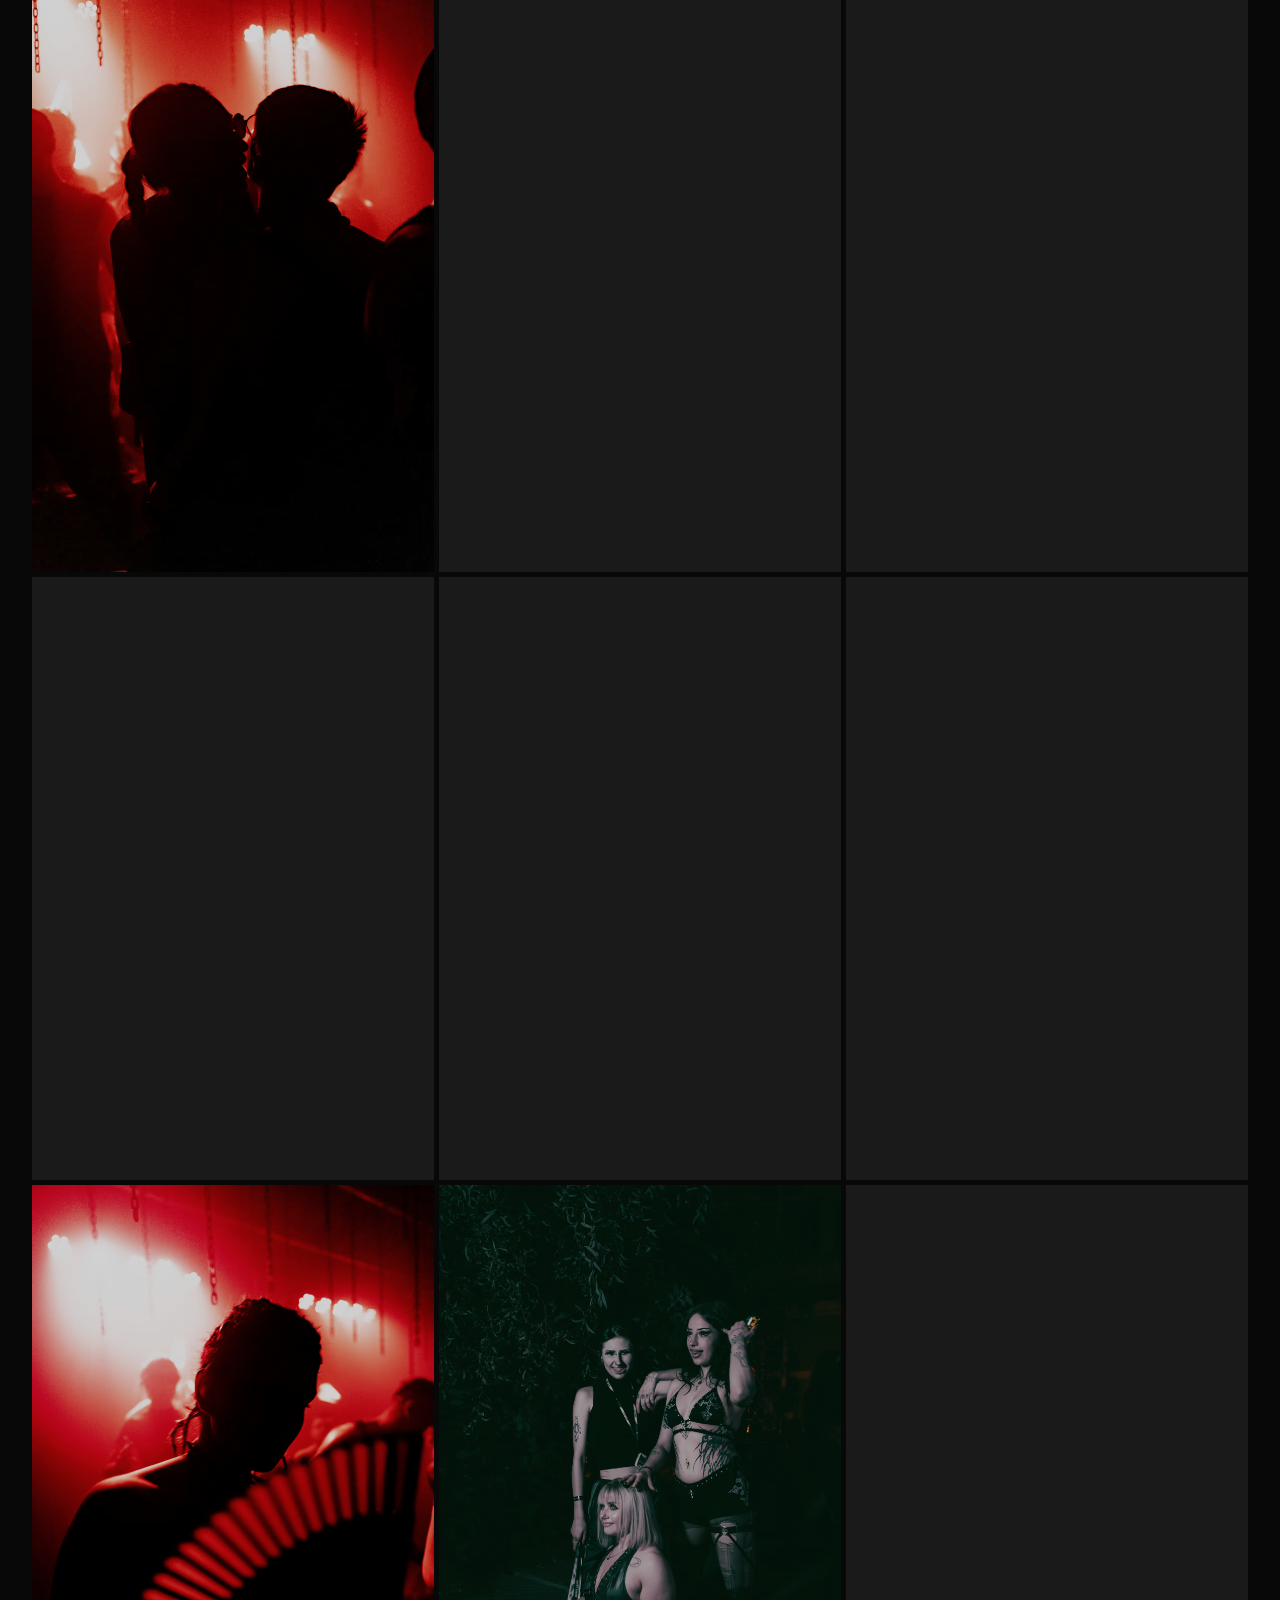
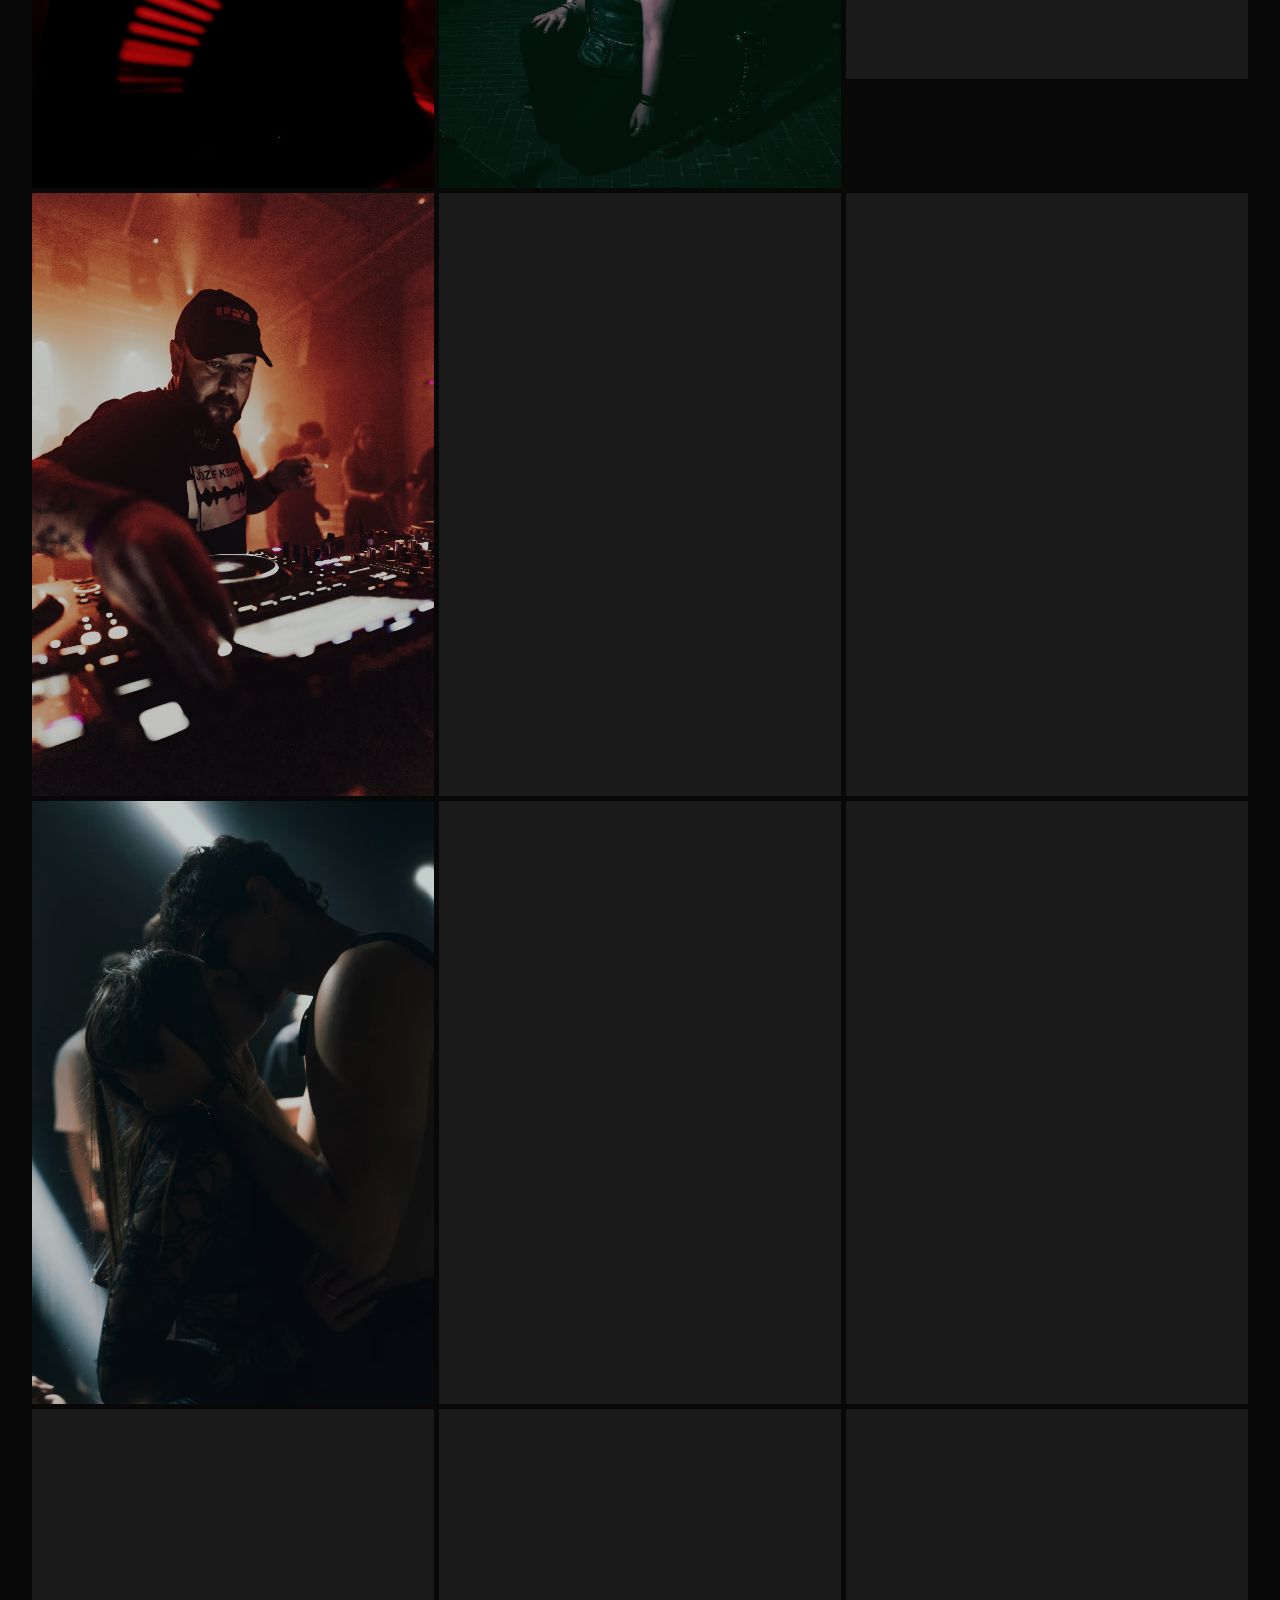
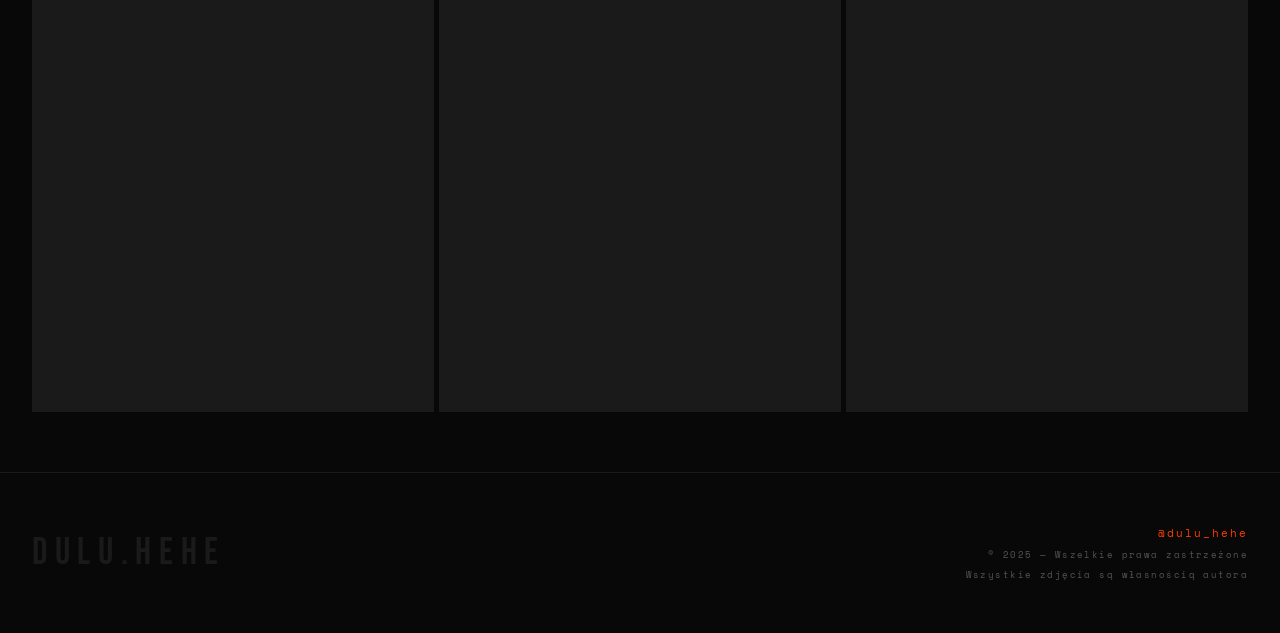
==== commit afc0604d: "tajk" ====
--- a/index.html
+++ b/index.html
@@ -27,7 +27,7 @@
       overflow-x: hidden;
     }
 
-
+    /* noise grain */
     body::after {
       content: '';
       position: fixed; inset: 0; pointer-events: none; z-index: 9999;
@@ -35,7 +35,7 @@
       background-image: url("data:image/svg+xml,%3Csvg viewBox='0 0 200 200' xmlns='http://www.w3.org/2000/svg'%3E%3Cfilter id='n'%3E%3CfeTurbulence type='fractalNoise' baseFrequency='0.85' numOctaves='4' stitchTiles='stitch'/%3E%3C/filter%3E%3Crect width='100%25' height='100%25' filter='url(%23n)'/%3E%3C/svg%3E");
     }
 
-
+    /* ═══ HEADER ═══ */
     header {
       position: fixed; top: 0; left: 0; right: 0; z-index: 300;
       padding: 18px 32px;
@@ -56,7 +56,7 @@
     }
     nav a:hover { color: var(--text); }
 
-
+    /* hamburger — mobile only */
     .burger {
       display: none;
       flex-direction: column; gap: 5px;
@@ -70,7 +70,7 @@
     .burger.open span:nth-child(2) { opacity: 0; }
     .burger.open span:nth-child(3) { transform: translateY(-6px) rotate(-45deg); }
 
-
+    /* mobile nav drawer */
     .mobile-nav {
       display: none;
       position: fixed; top: 0; left: 0; right: 0; bottom: 0;
@@ -86,7 +86,7 @@
     }
     .mobile-nav a:hover { color: var(--accent); }
 
-
+    /* ═══ HERO ═══ */
     .hero {
       height: 100svh; min-height: 500px;
       display: flex; align-items: flex-end;
@@ -142,7 +142,7 @@
     }
     @keyframes spulse { 0%,100%{opacity:.3} 50%{opacity:1} }
 
-
+    /* ═══ SECTION ═══ */
     section { padding: 60px 32px; }
     .section-header {
       display: flex; align-items: baseline; gap: 14px; margin-bottom: 36px;
@@ -157,7 +157,7 @@
     }
     .sec-line { flex: 1; height: 1px; background: var(--grey); margin-left: 12px; align-self: center; }
 
-
+    /* ═══ SMART GRID ═══ */
     .grid {
       display: grid;
       grid-template-columns: repeat(3, 1fr);
@@ -194,22 +194,22 @@
       color: var(--accent); letter-spacing: 0.1em;
     }
 
-
+    /* ═══ RESPONSIVE GRID ═══ */
     @media (max-width: 900px) {
       .grid { grid-template-columns: repeat(2, 1fr); }
       .grid-item.landscape { grid-column: span 2; }
     }
     @media (max-width: 540px) {
       .grid { grid-template-columns: repeat(2, 1fr); gap: 3px; }
-
+      /* on mobile landscape still spans 2 — fits nicely */
       .grid-item.landscape { grid-column: span 2; }
     }
 
-
+    /* ═══ FADE IN ═══ */
     .fade-in { opacity: 0; transform: translateY(20px); transition: opacity 0.6s ease, transform 0.6s ease; }
     .fade-in.visible { opacity: 1; transform: translateY(0); }
 
-
+    /* ═══ LIGHTBOX ═══ */
     .lightbox {
       position: fixed; inset: 0;
       background: rgba(4,4,4,0.97);
@@ -247,7 +247,7 @@
       font-size: 0.6rem; letter-spacing: 0.3em; color: var(--muted);
     }
 
-
+    /* ═══ FOOTER ═══ */
     footer {
       padding: 48px 32px;
       border-top: 1px solid var(--grey);
@@ -268,7 +268,7 @@
     }
     .footer-right a:hover { text-decoration: underline; }
 
-
+    /* ═══ MOBILE OVERRIDES ═══ */
     @media (max-width: 768px) {
       header { padding: 16px 20px; }
       nav { display: none; }
@@ -298,6 +298,7 @@
 </head>
 <body>
 
+<!-- HEADER -->
 <header>
   <a class="logo" href="#">dulu<em>.</em>hehe</a>
   <nav>
@@ -309,11 +310,13 @@
   </button>
 </header>
 
+<!-- MOBILE NAV -->
 <div class="mobile-nav" id="mobileNav">
   <a href="#gallery" onclick="closeMenu()">Galeria</a>
   <a href="https://www.instagram.com/dulu_hehe" target="_blank" rel="noopener" onclick="closeMenu()">↗ Instagram</a>
 </div>
 
+<!-- HERO -->
 <div class="hero">
   <div class="hero-bg" id="heroBg"></div>
   <div class="hero-grad"></div>
@@ -325,6 +328,7 @@
   <div class="hero-scroll"><div class="scroll-line"></div>scroll</div>
 </div>
 
+<!-- GALLERY -->
 <section id="gallery">
   <div class="section-header fade-in">
     <span class="sec-num">01</span>
@@ -334,6 +338,7 @@
   <div class="grid" id="photoGrid"></div>
 </section>
 
+<!-- FOOTER -->
 <footer>
   <div class="footer-logo">dulu.hehe</div>
   <div class="footer-right">
@@ -343,6 +348,7 @@
   </div>
 </footer>
 
+<!-- LIGHTBOX -->
 <div class="lightbox" id="lightbox" role="dialog" aria-modal="true">
   <button class="lb-close" onclick="closeLb()" aria-label="Zamknij">✕</button>
   <button class="lb-nav lb-prev" onclick="lbPrev()" aria-label="Poprzednie">&#8592;</button>
@@ -397,7 +403,7 @@
     '_DSC7436.jpg',
     '_DSC7518.jpg',
     '_DSC7613.jpg',
-    '_DSC7757.jpg',
+    'top__DSC7755.jpg',
     '_DSC7766.jpg',
     '_DSC7768.jpg',
     '_DSC7958.jpg',
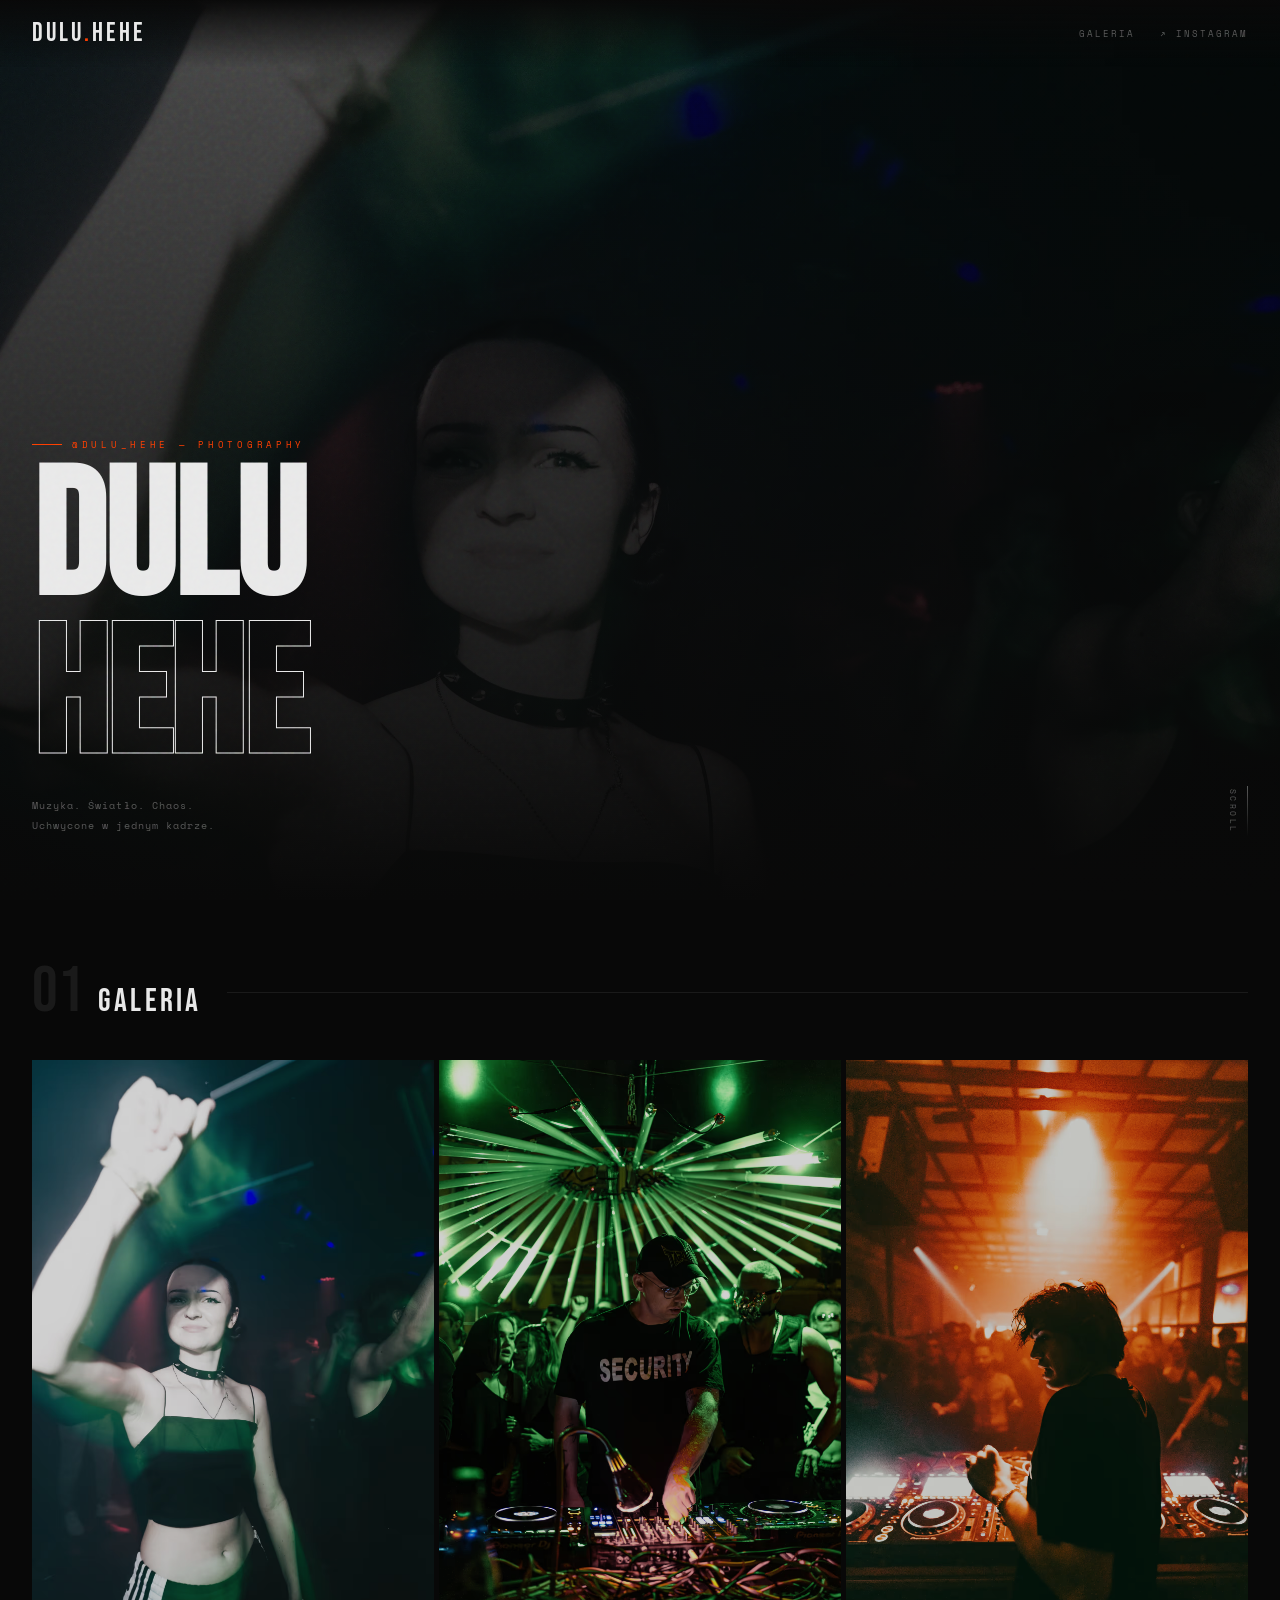
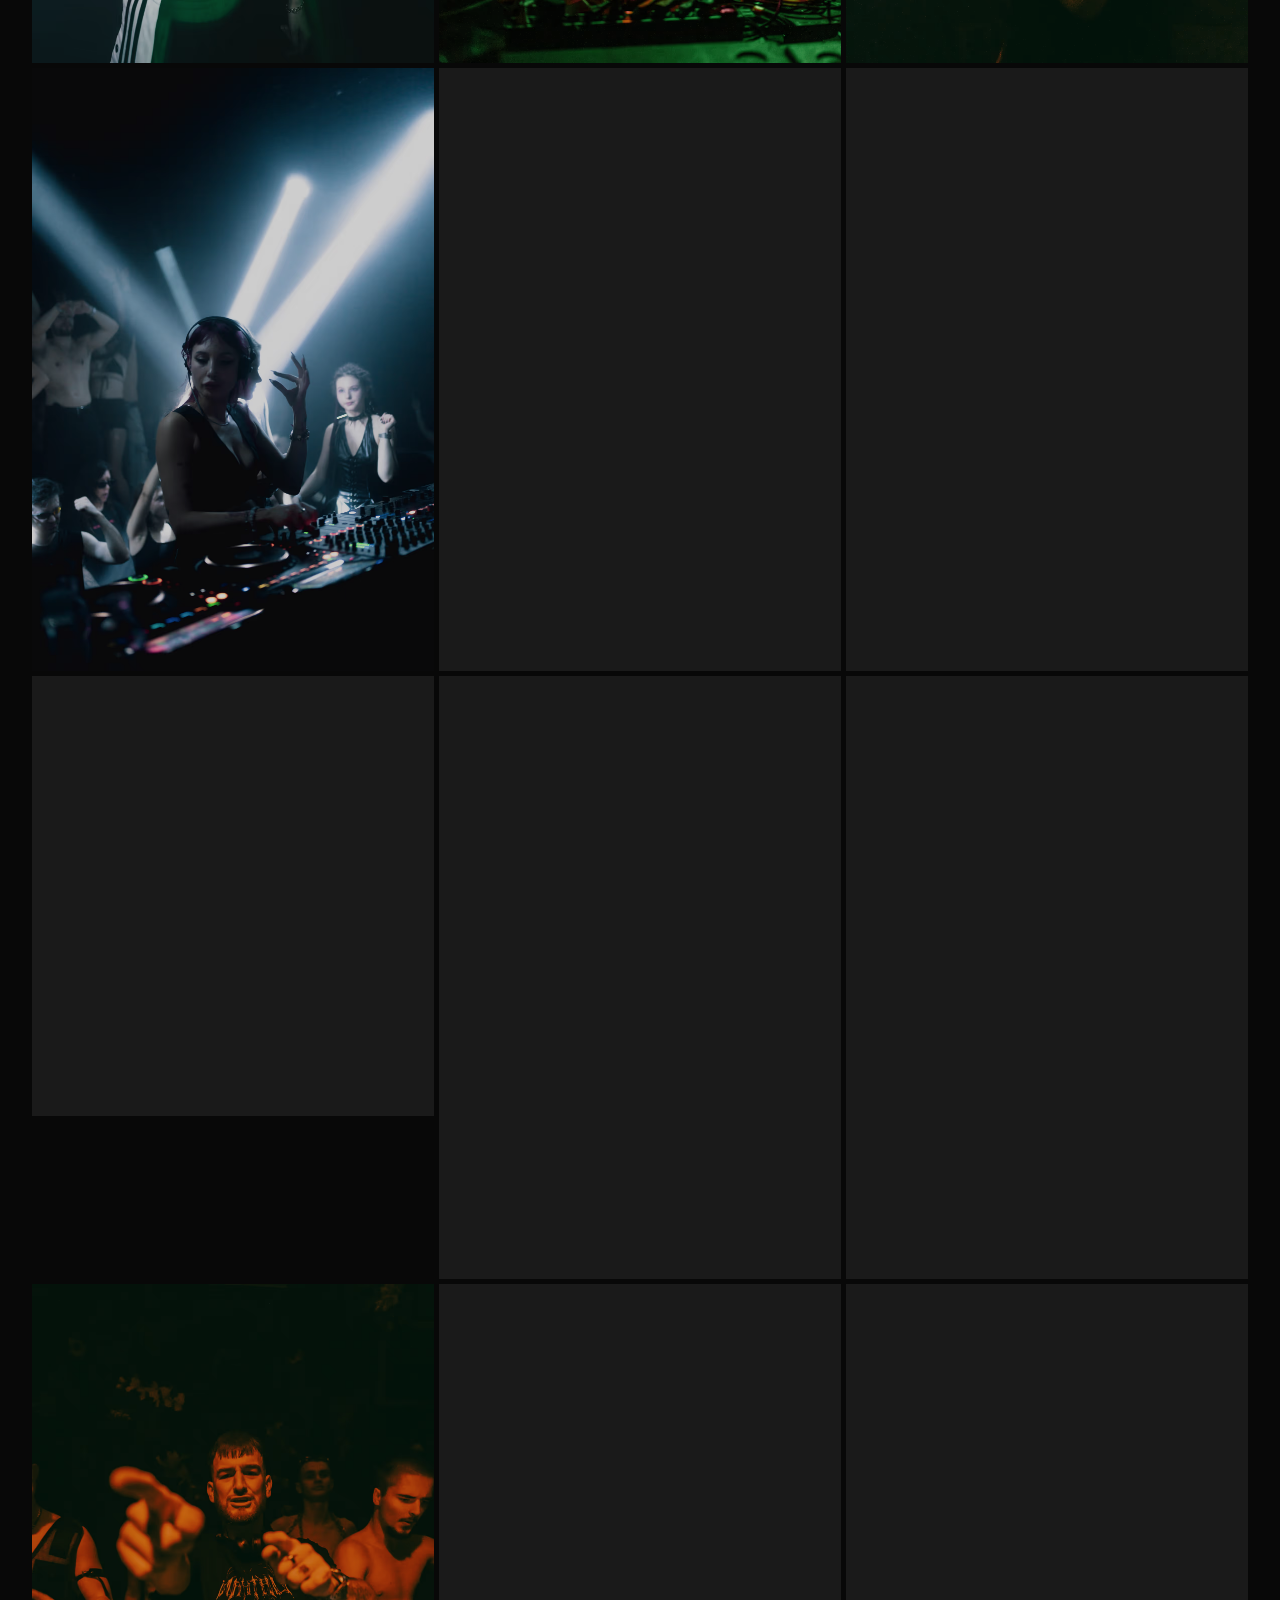
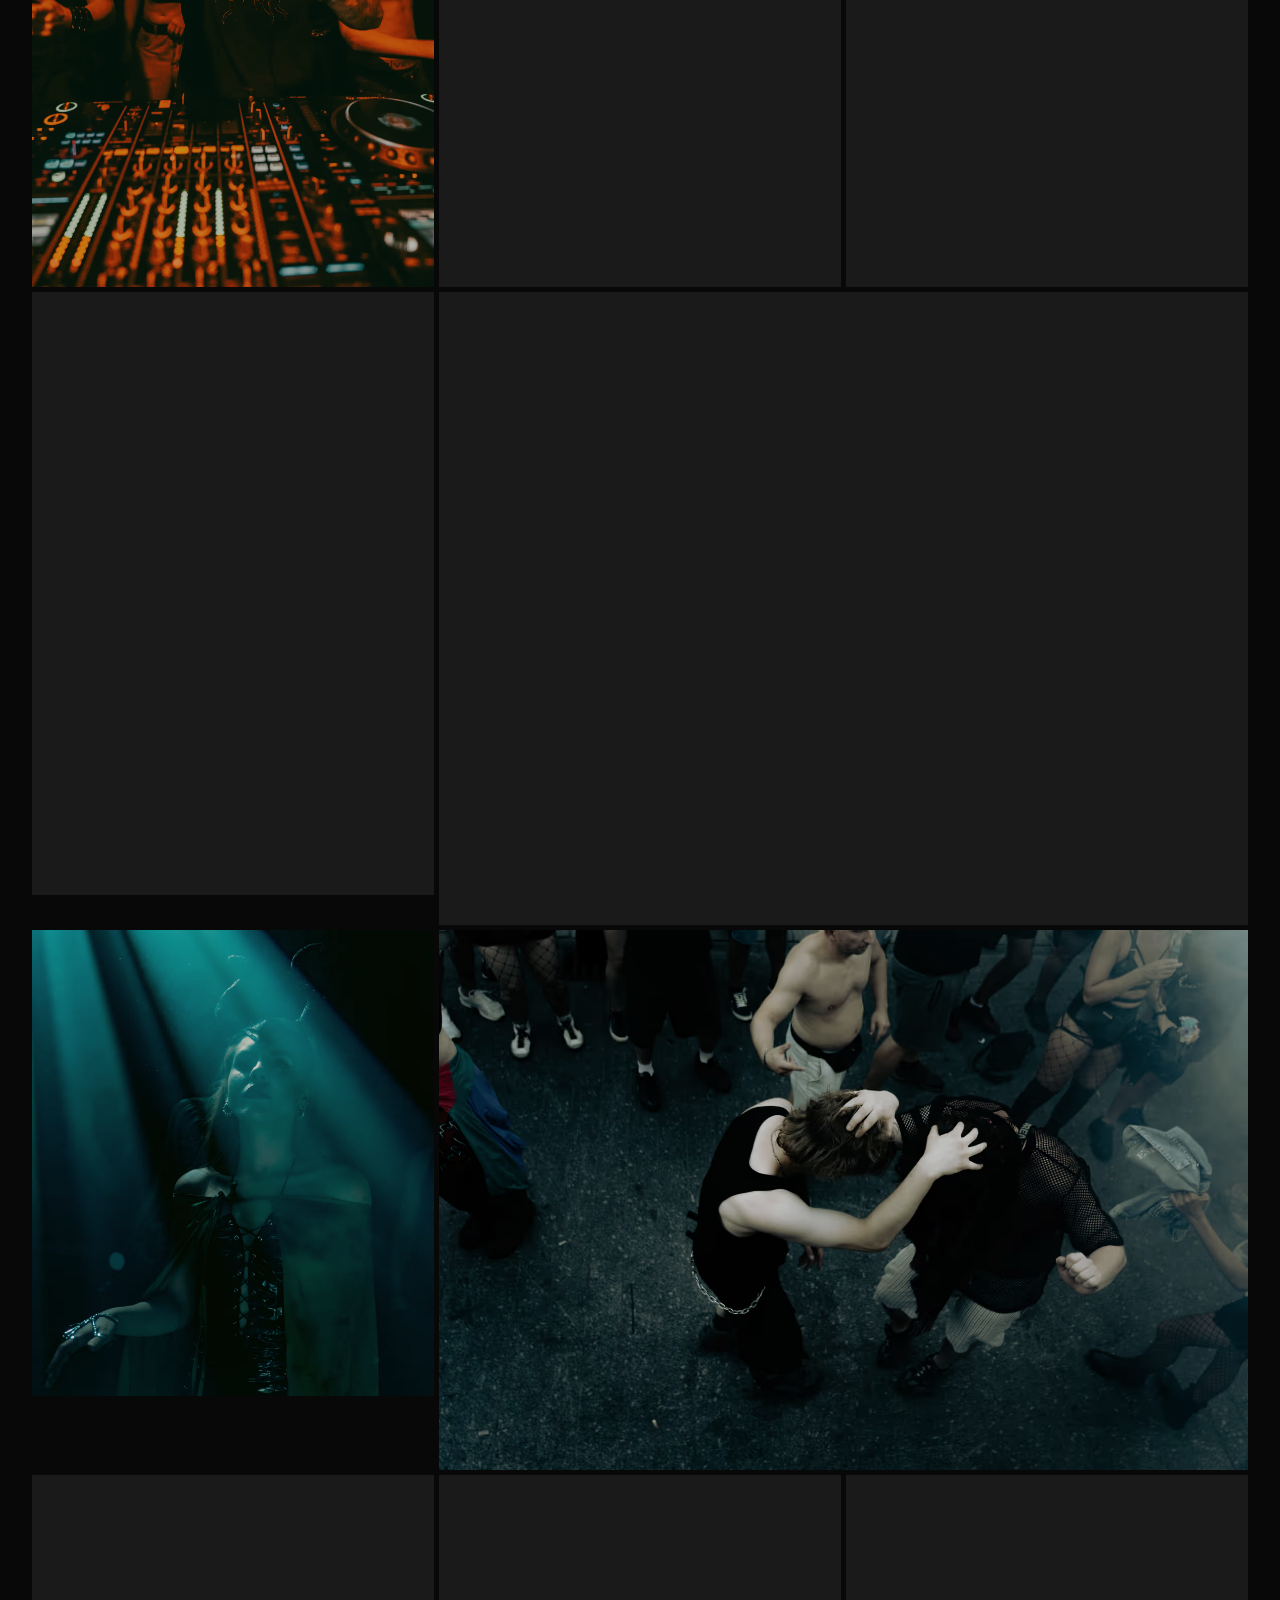
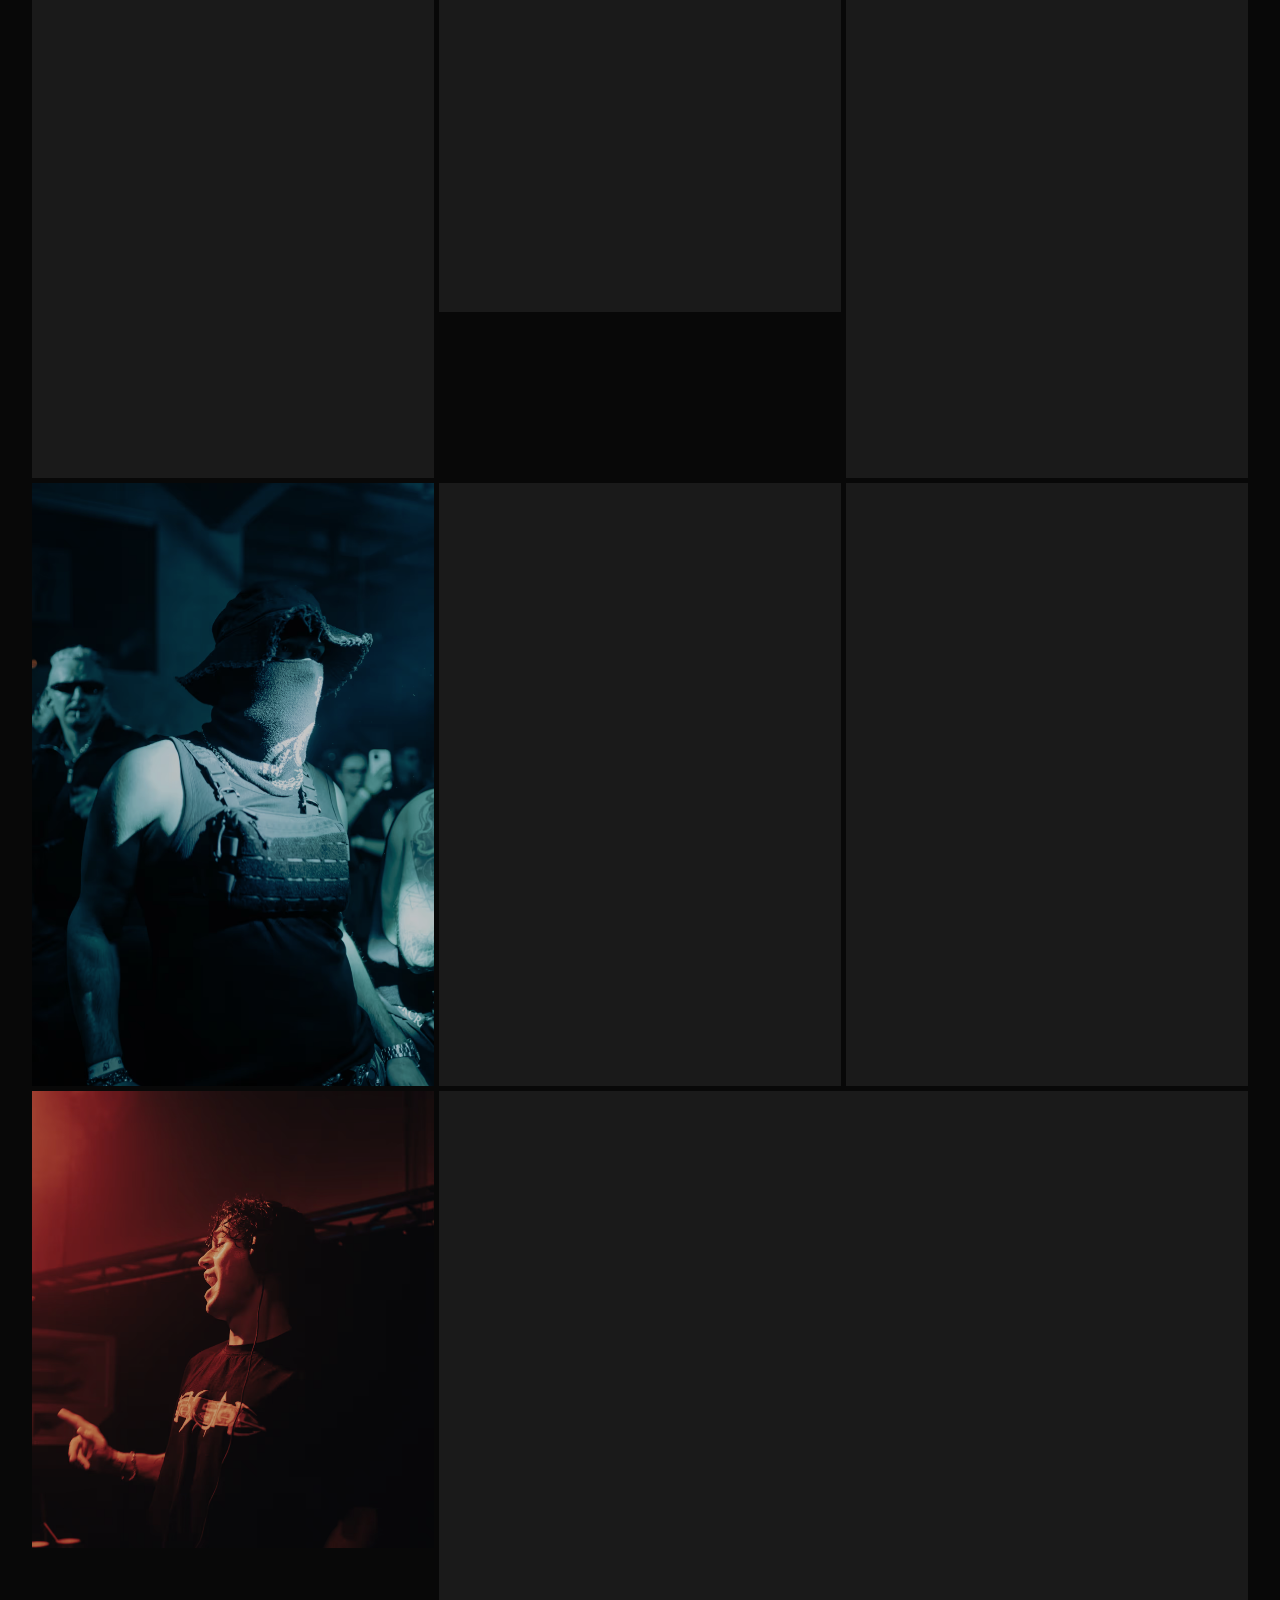
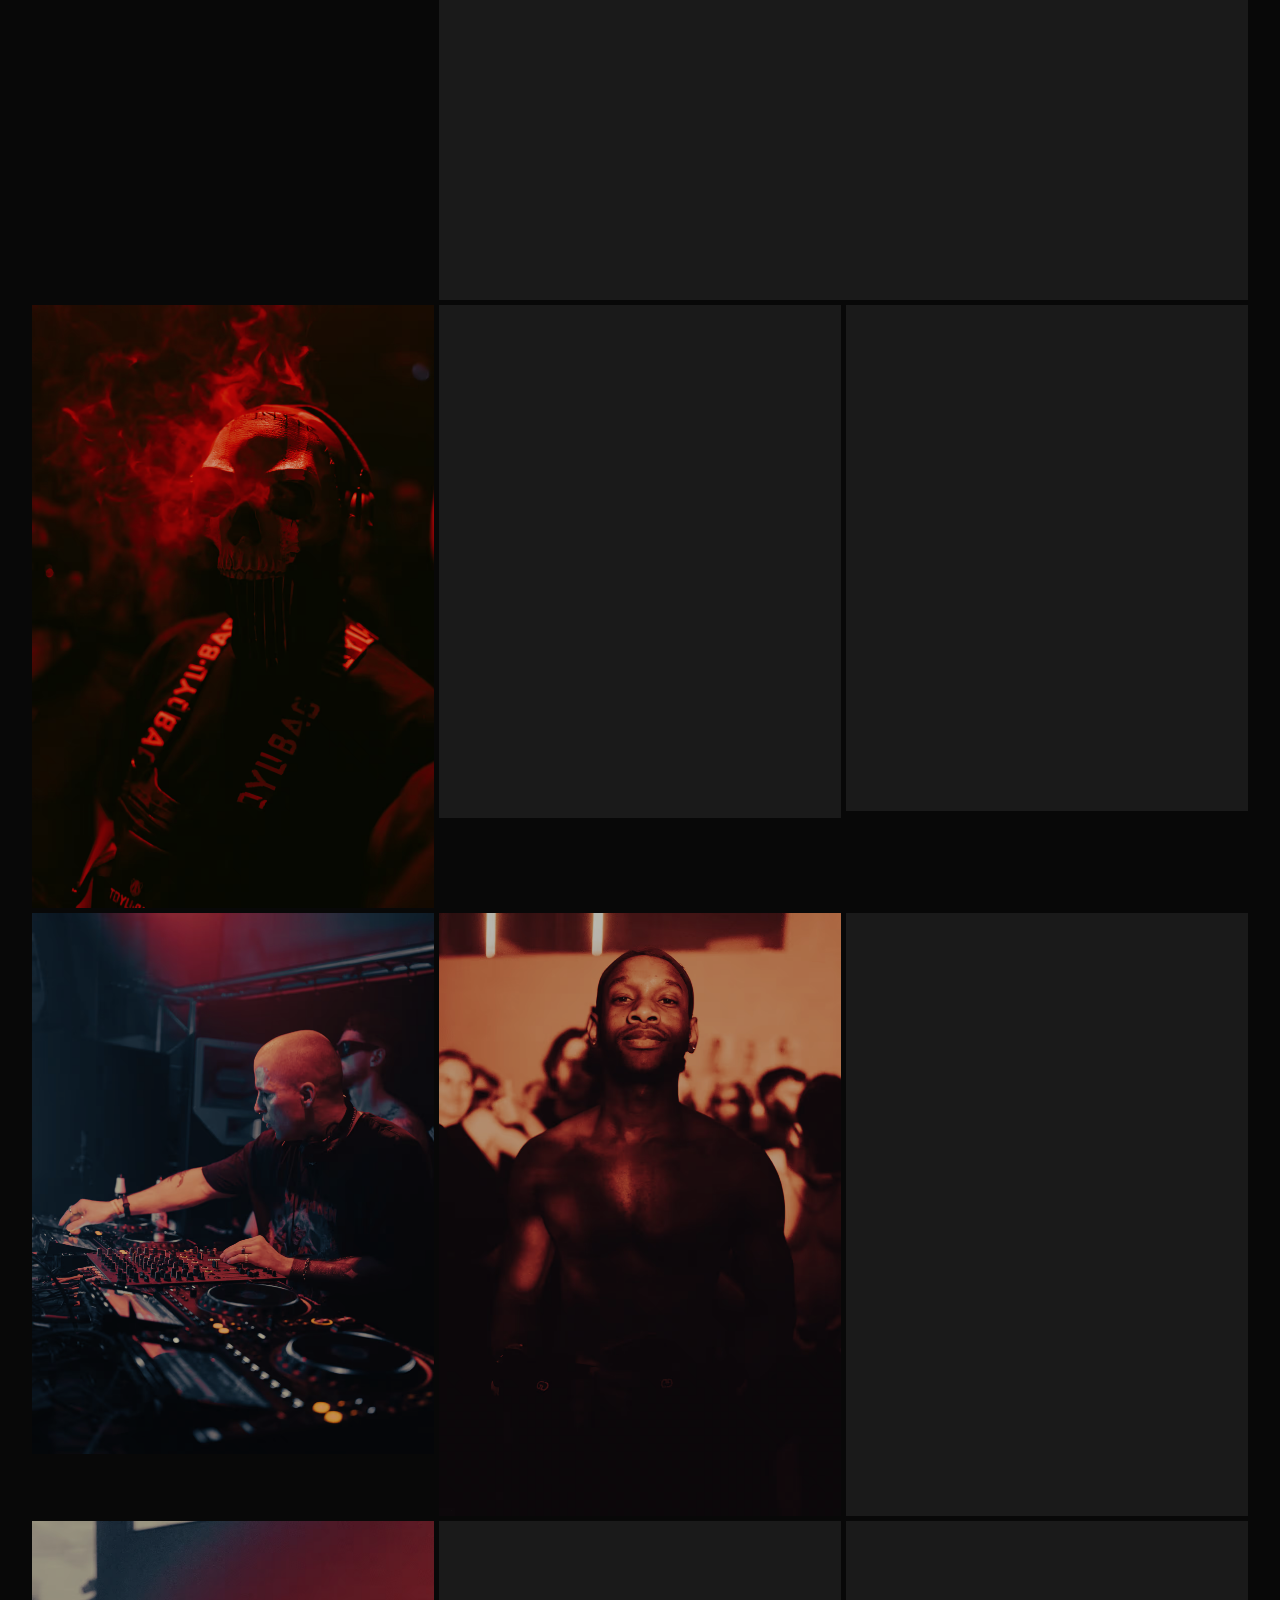
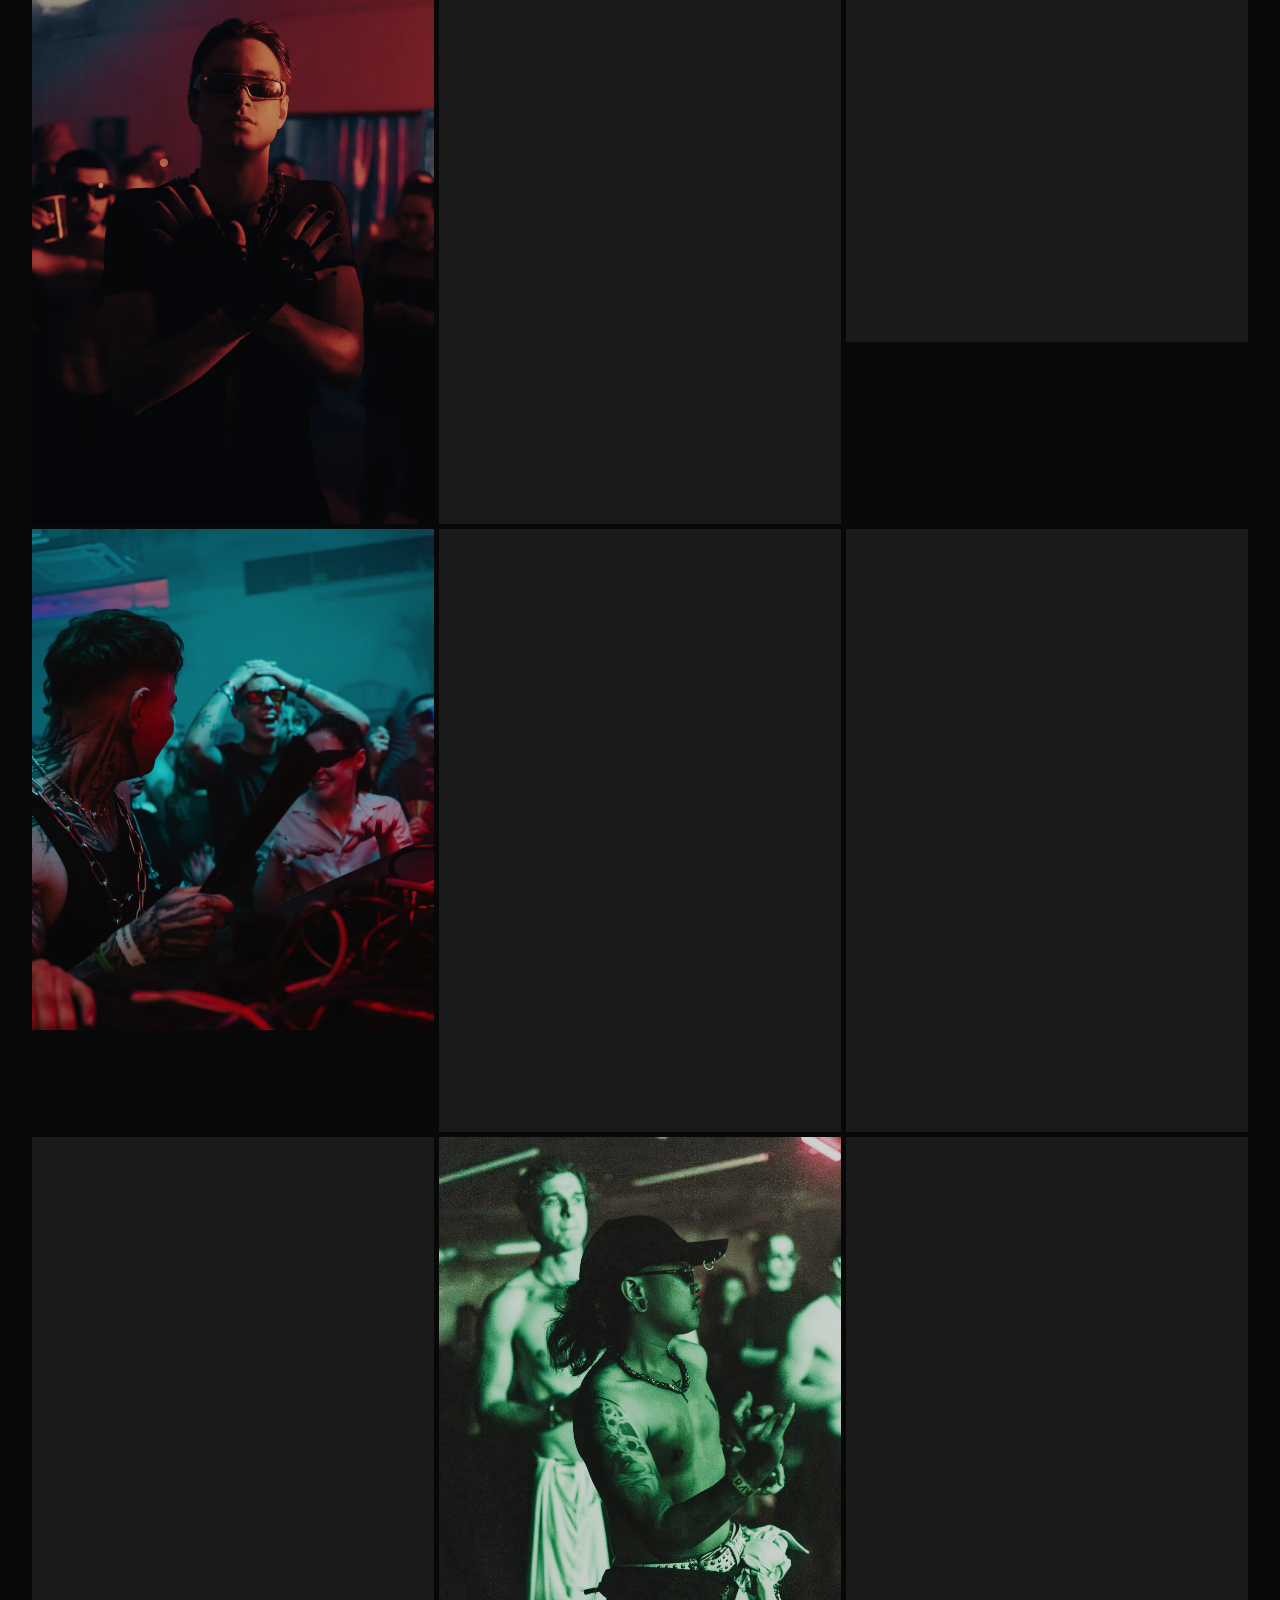
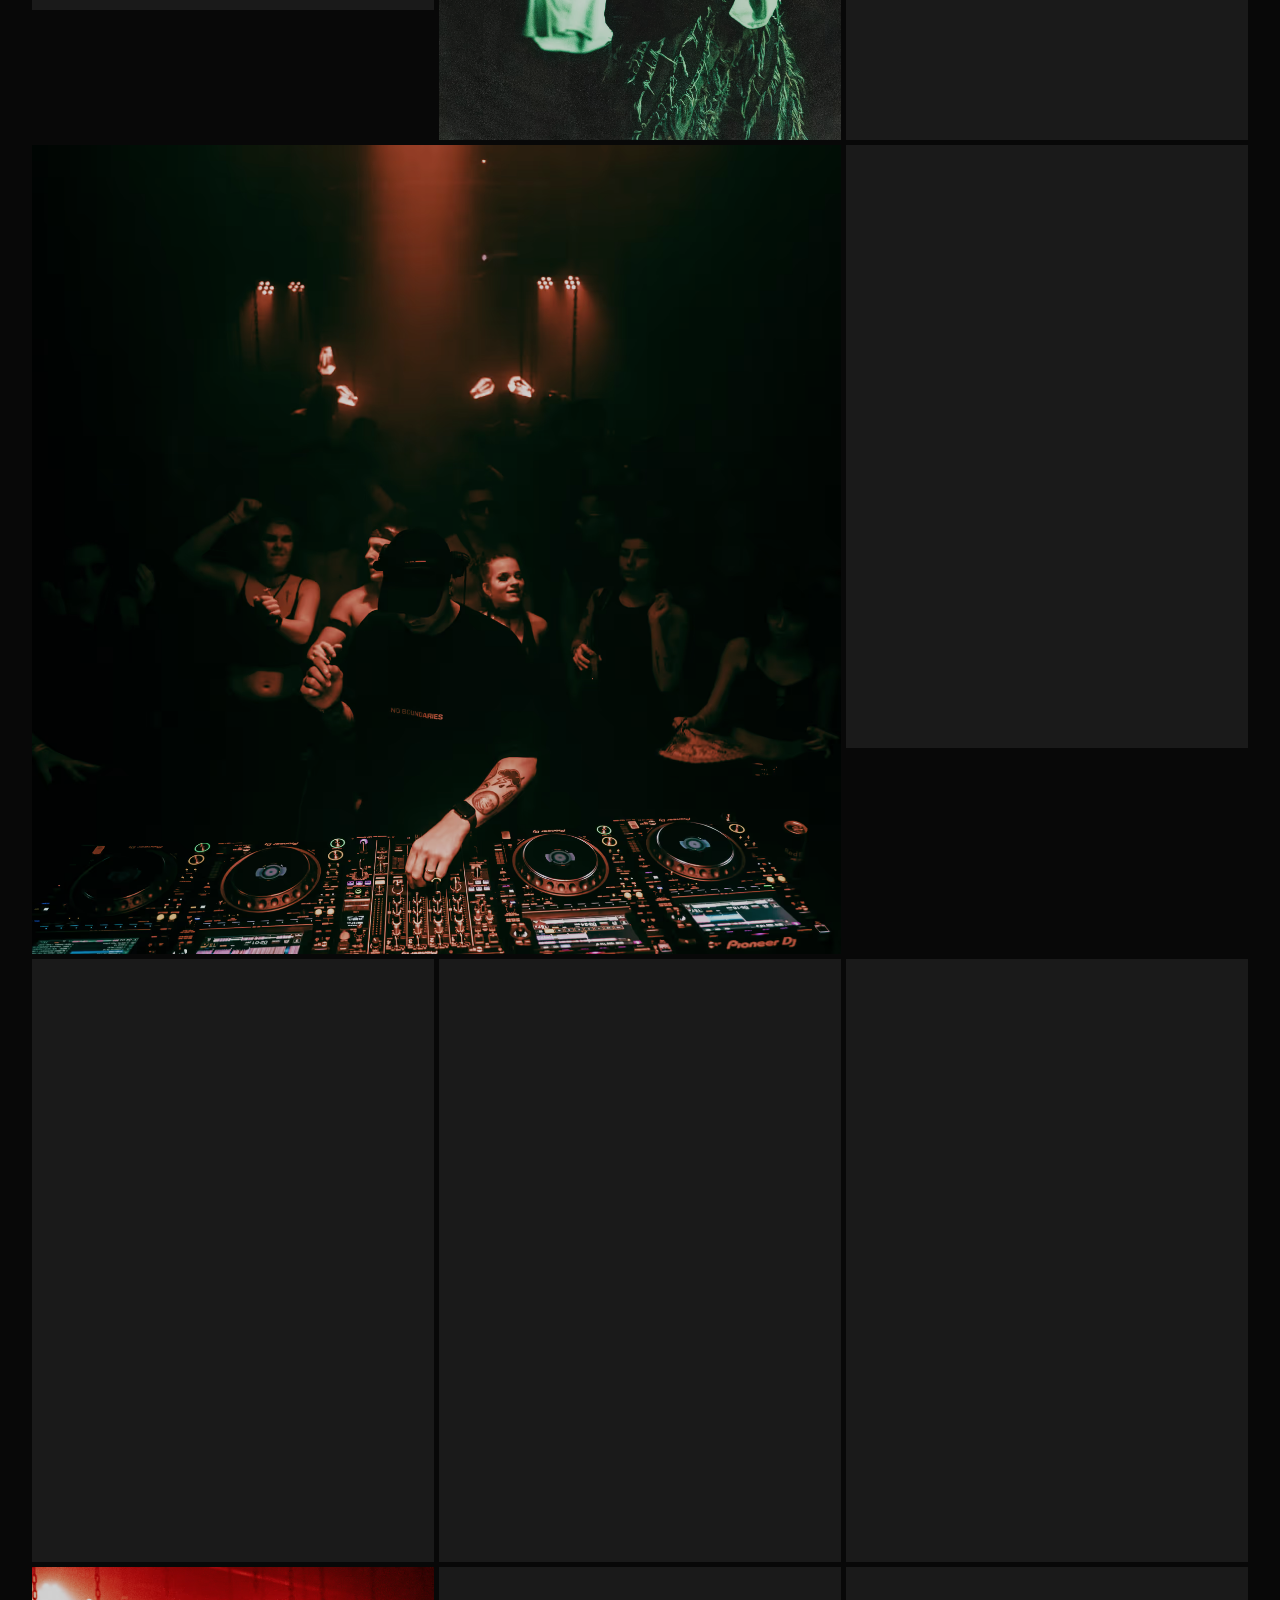
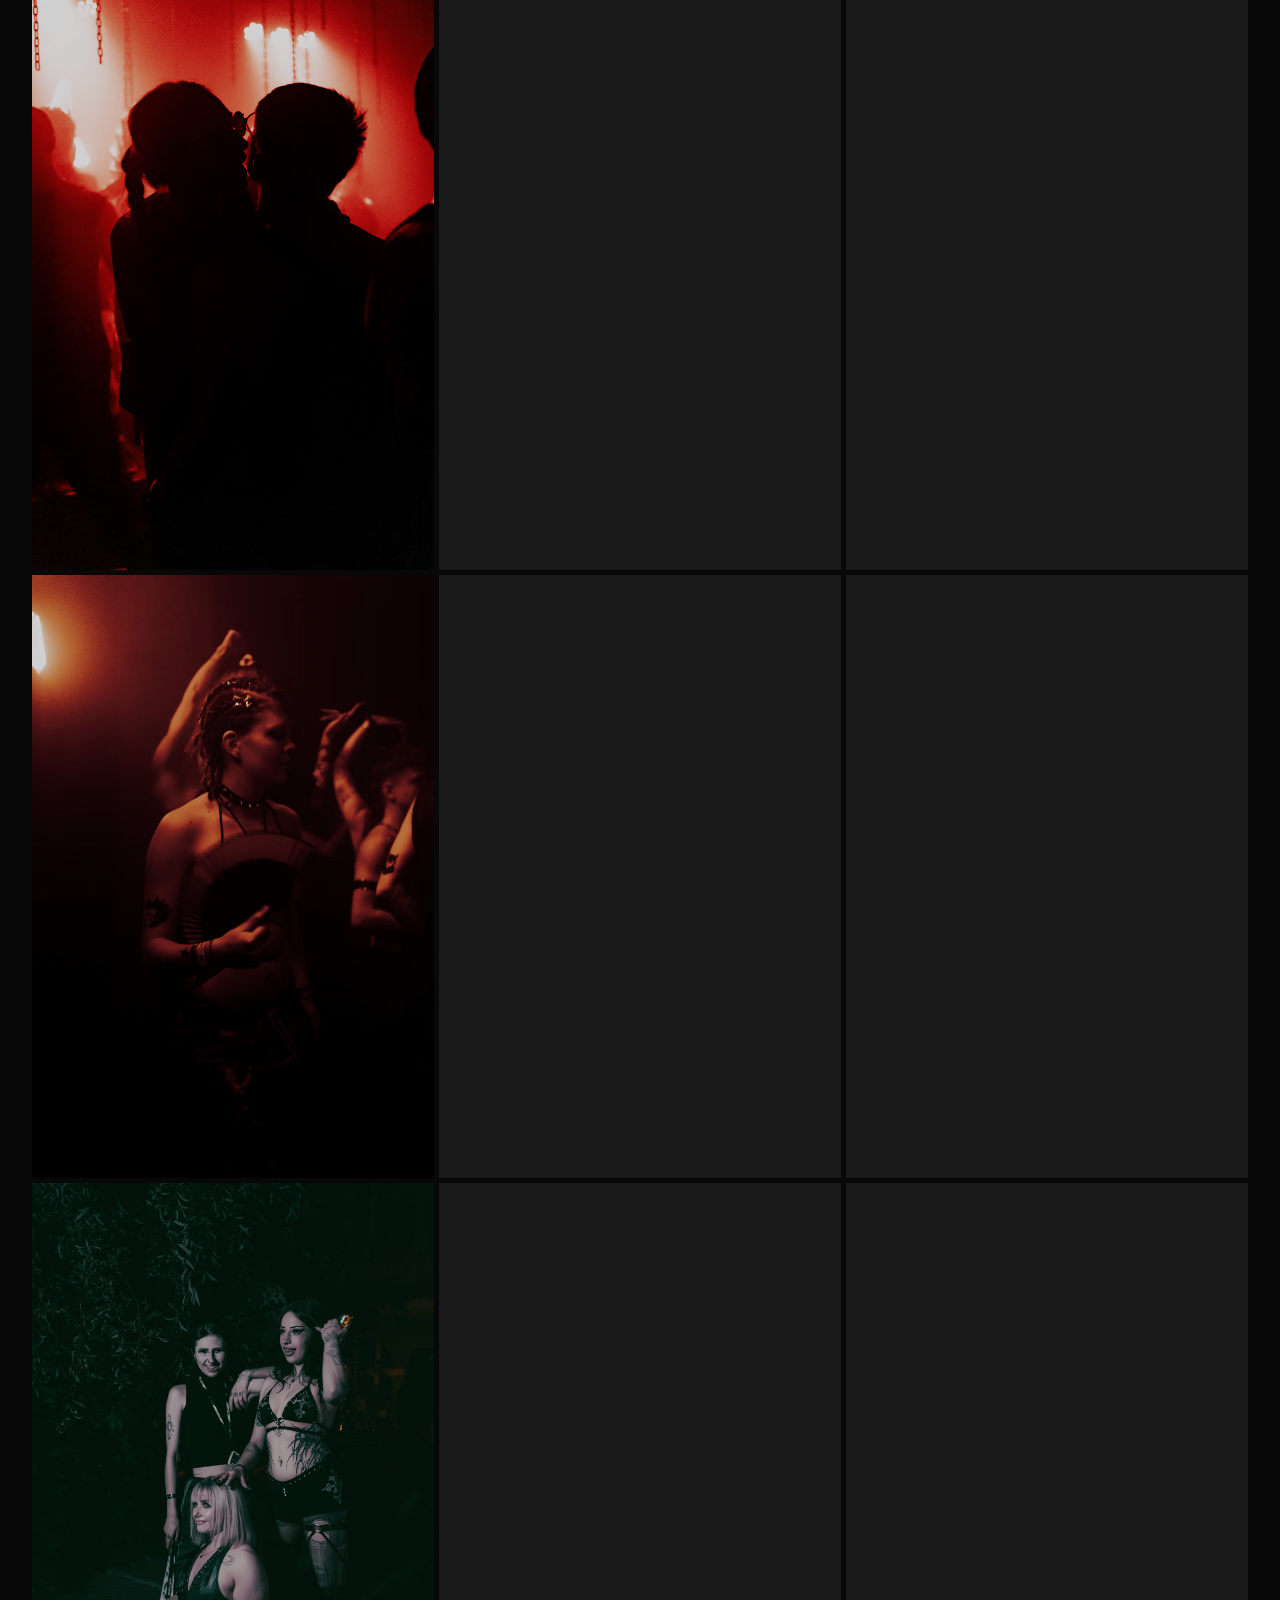
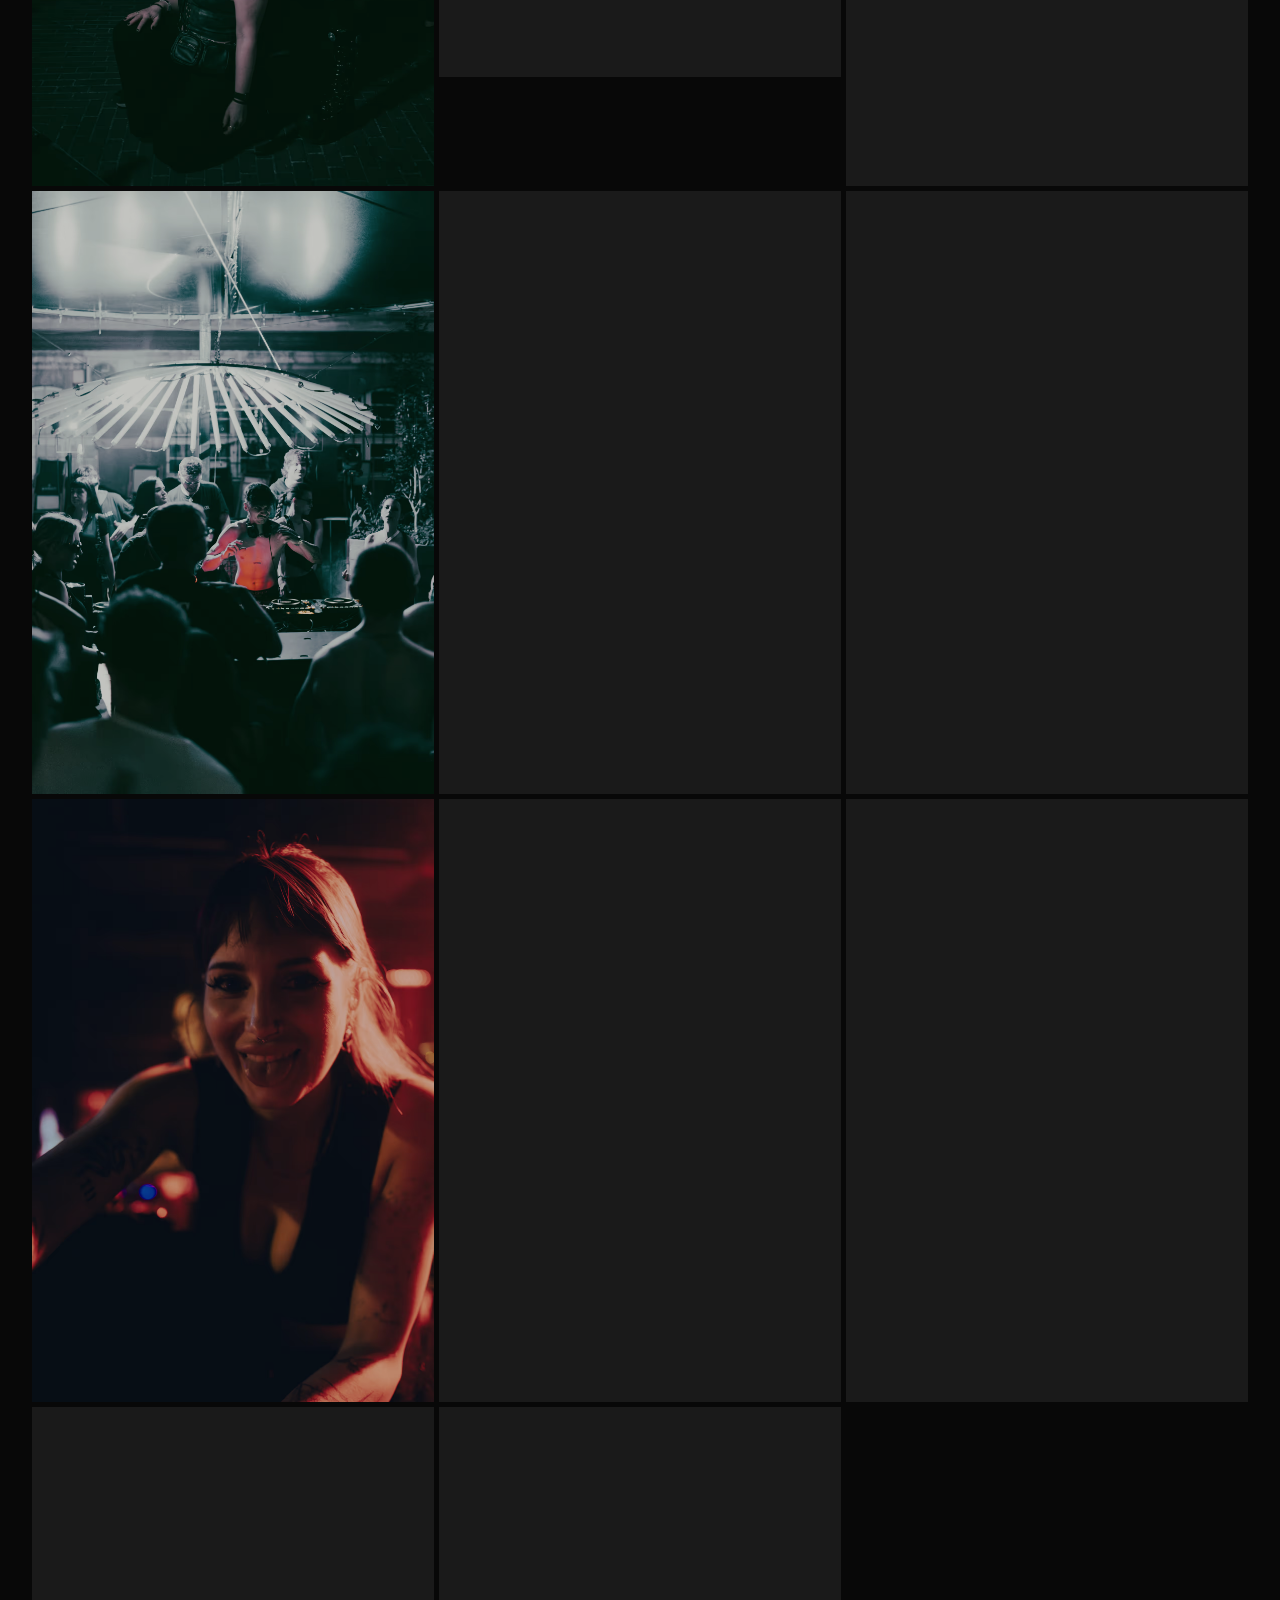
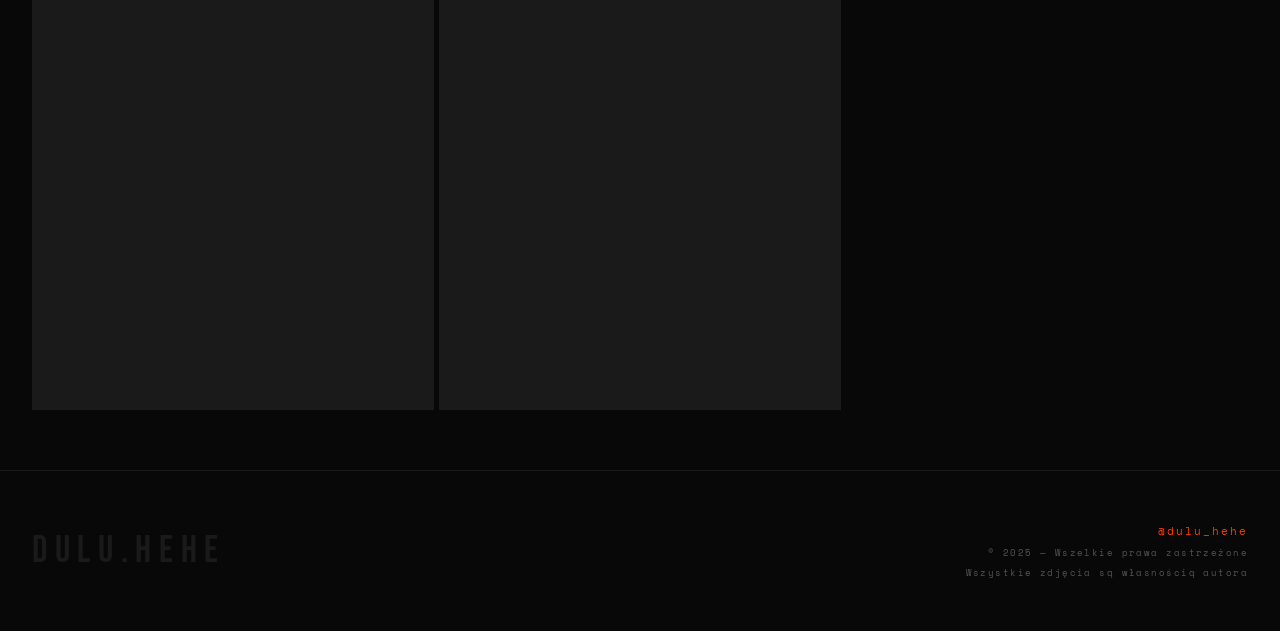
==== commit 6b22f89b: "tajk" ====
--- a/index.html
+++ b/index.html
@@ -359,6 +359,7 @@
 
 <script>
   const PHOTOS = [
+    'top__DSC7755.jpg',
     '_DSC0025-Poprawione-Szum.jpg',
     '_DSC0112.jpg',
     '_DSC0275.jpg',
@@ -403,7 +404,6 @@
     '_DSC7436.jpg',
     '_DSC7518.jpg',
     '_DSC7613.jpg',
-    'top__DSC7755.jpg',
     '_DSC7766.jpg',
     '_DSC7768.jpg',
     '_DSC7958.jpg',
@@ -446,7 +446,7 @@
     return pic;
   }
 
-  const topPhoto = PHOTOS.find(p => p.startsWith('top_')) || PHOTOS[0];
+  const topPhoto = PHOTOS.find(p => p.startsWith('top_')) || PHOTOS;
   document.getElementById('heroBg').style.backgroundImage = `url('${webpFull(topPhoto)}')`;
 
   let photos = [];
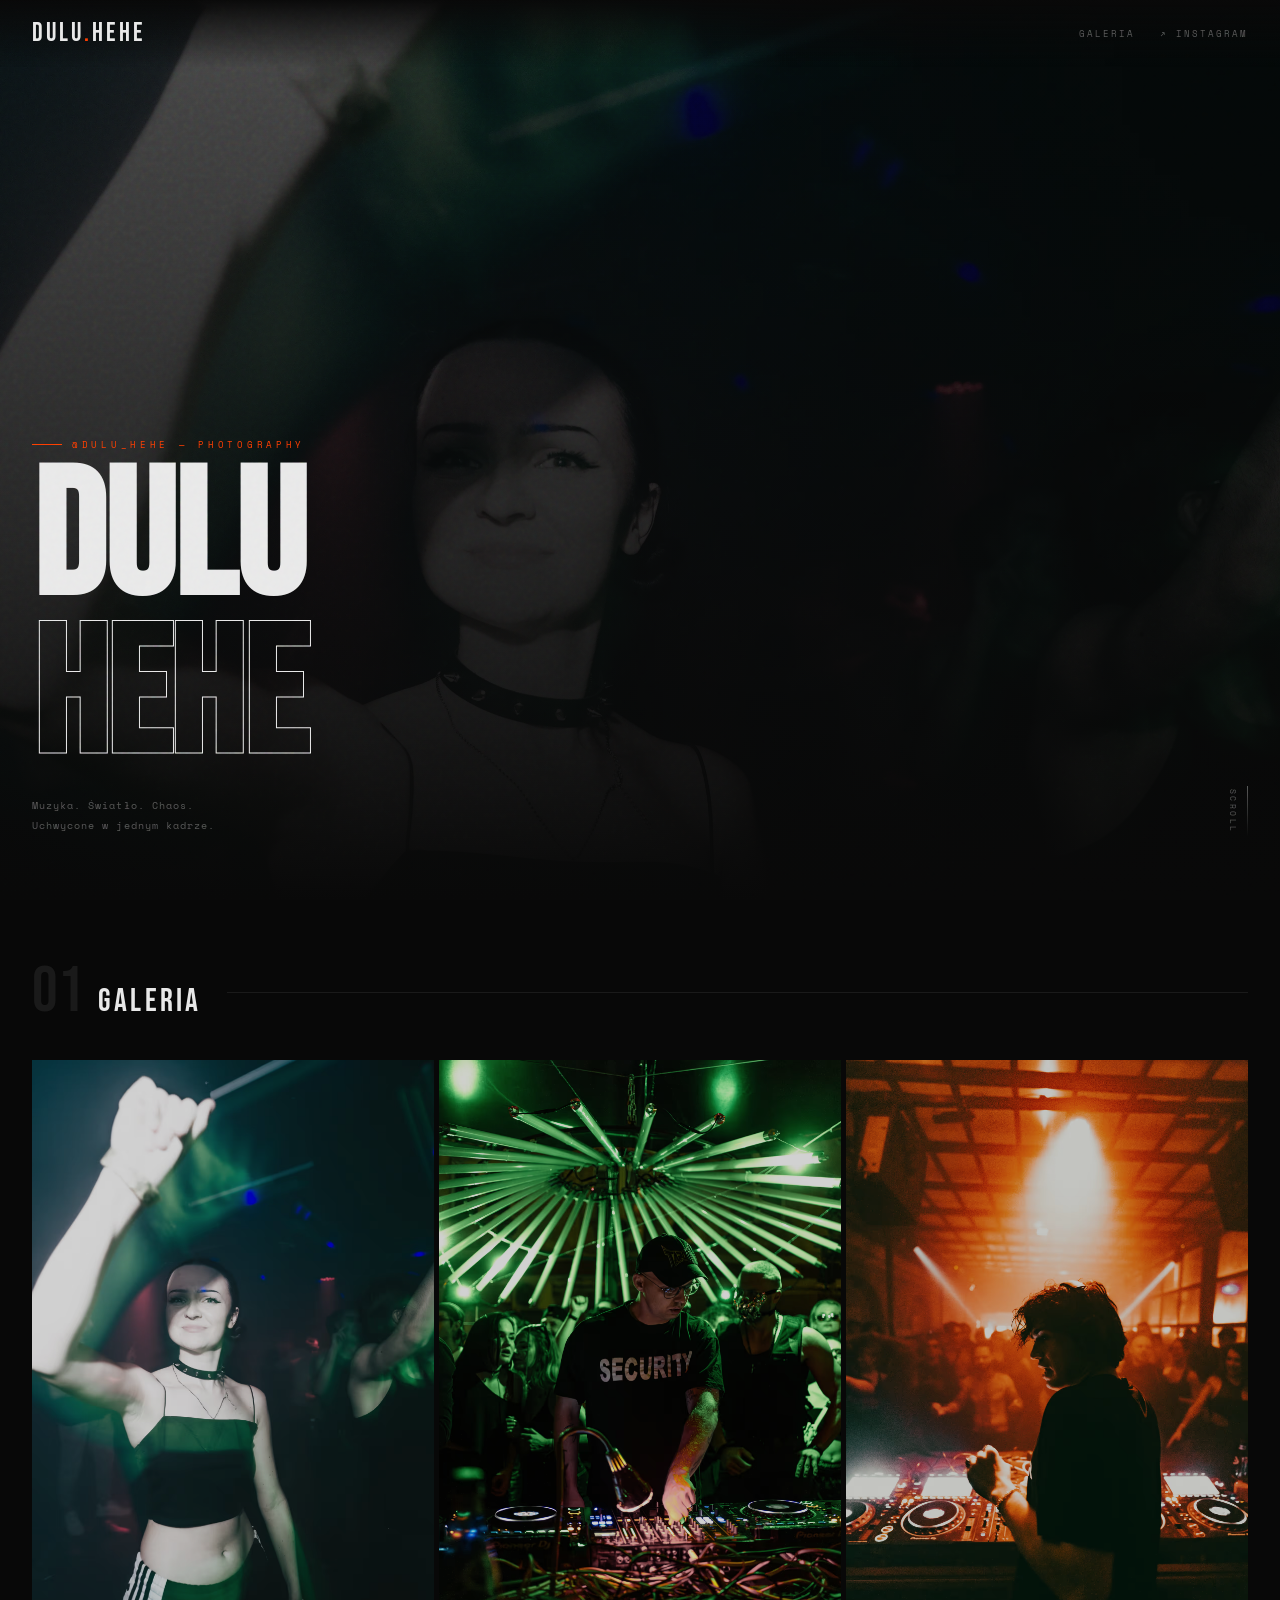
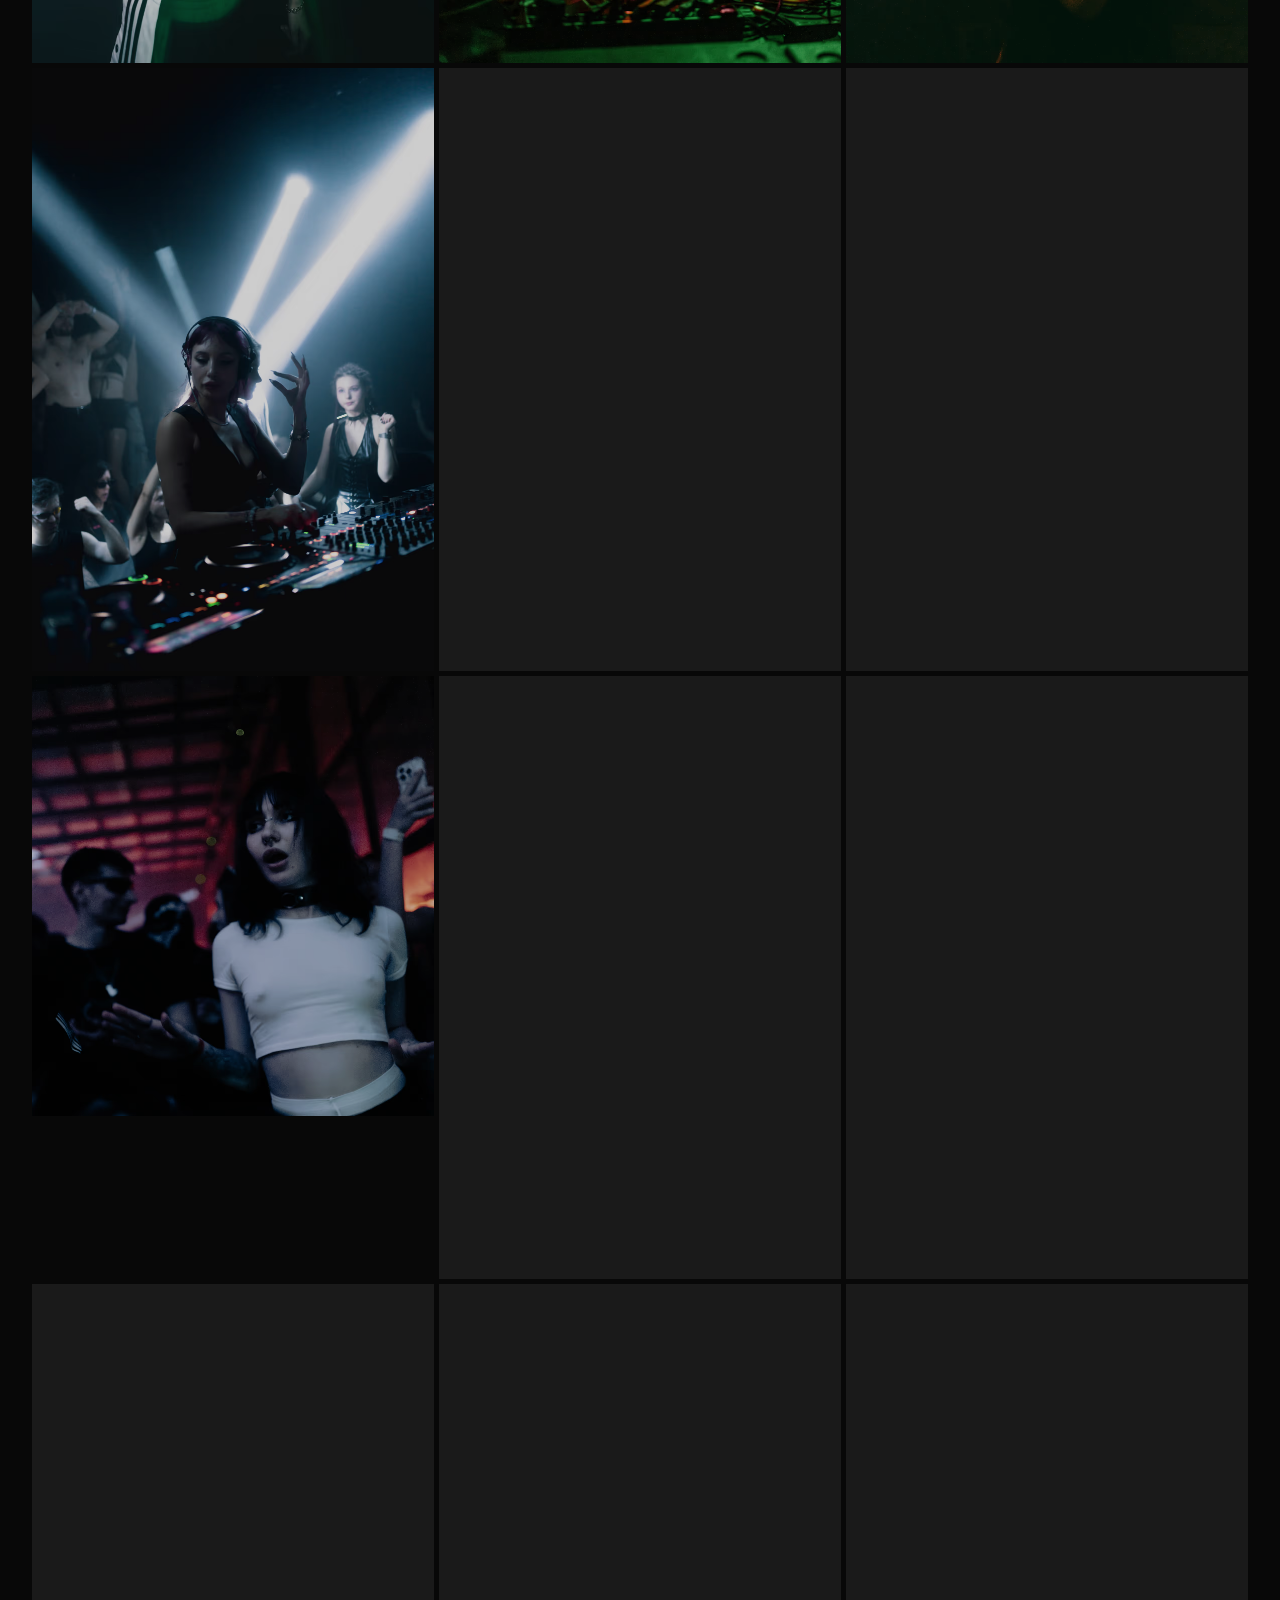
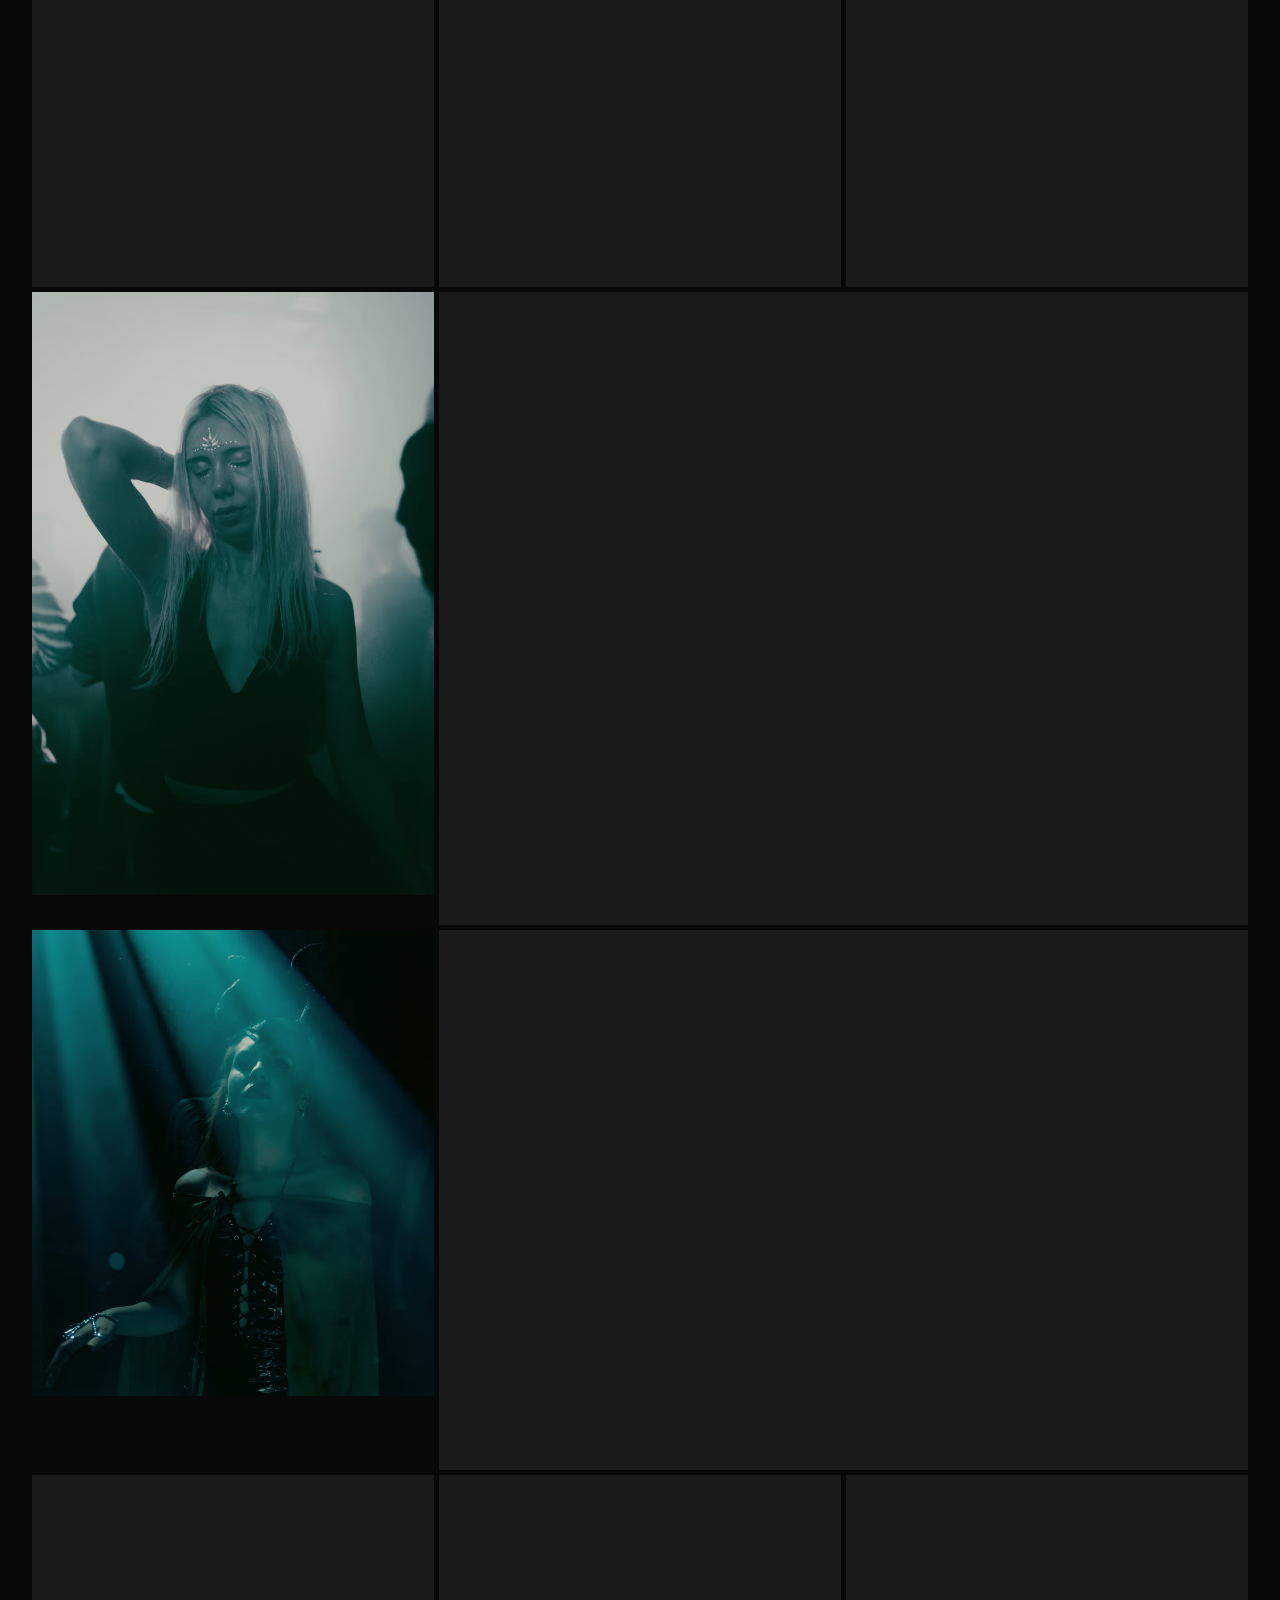
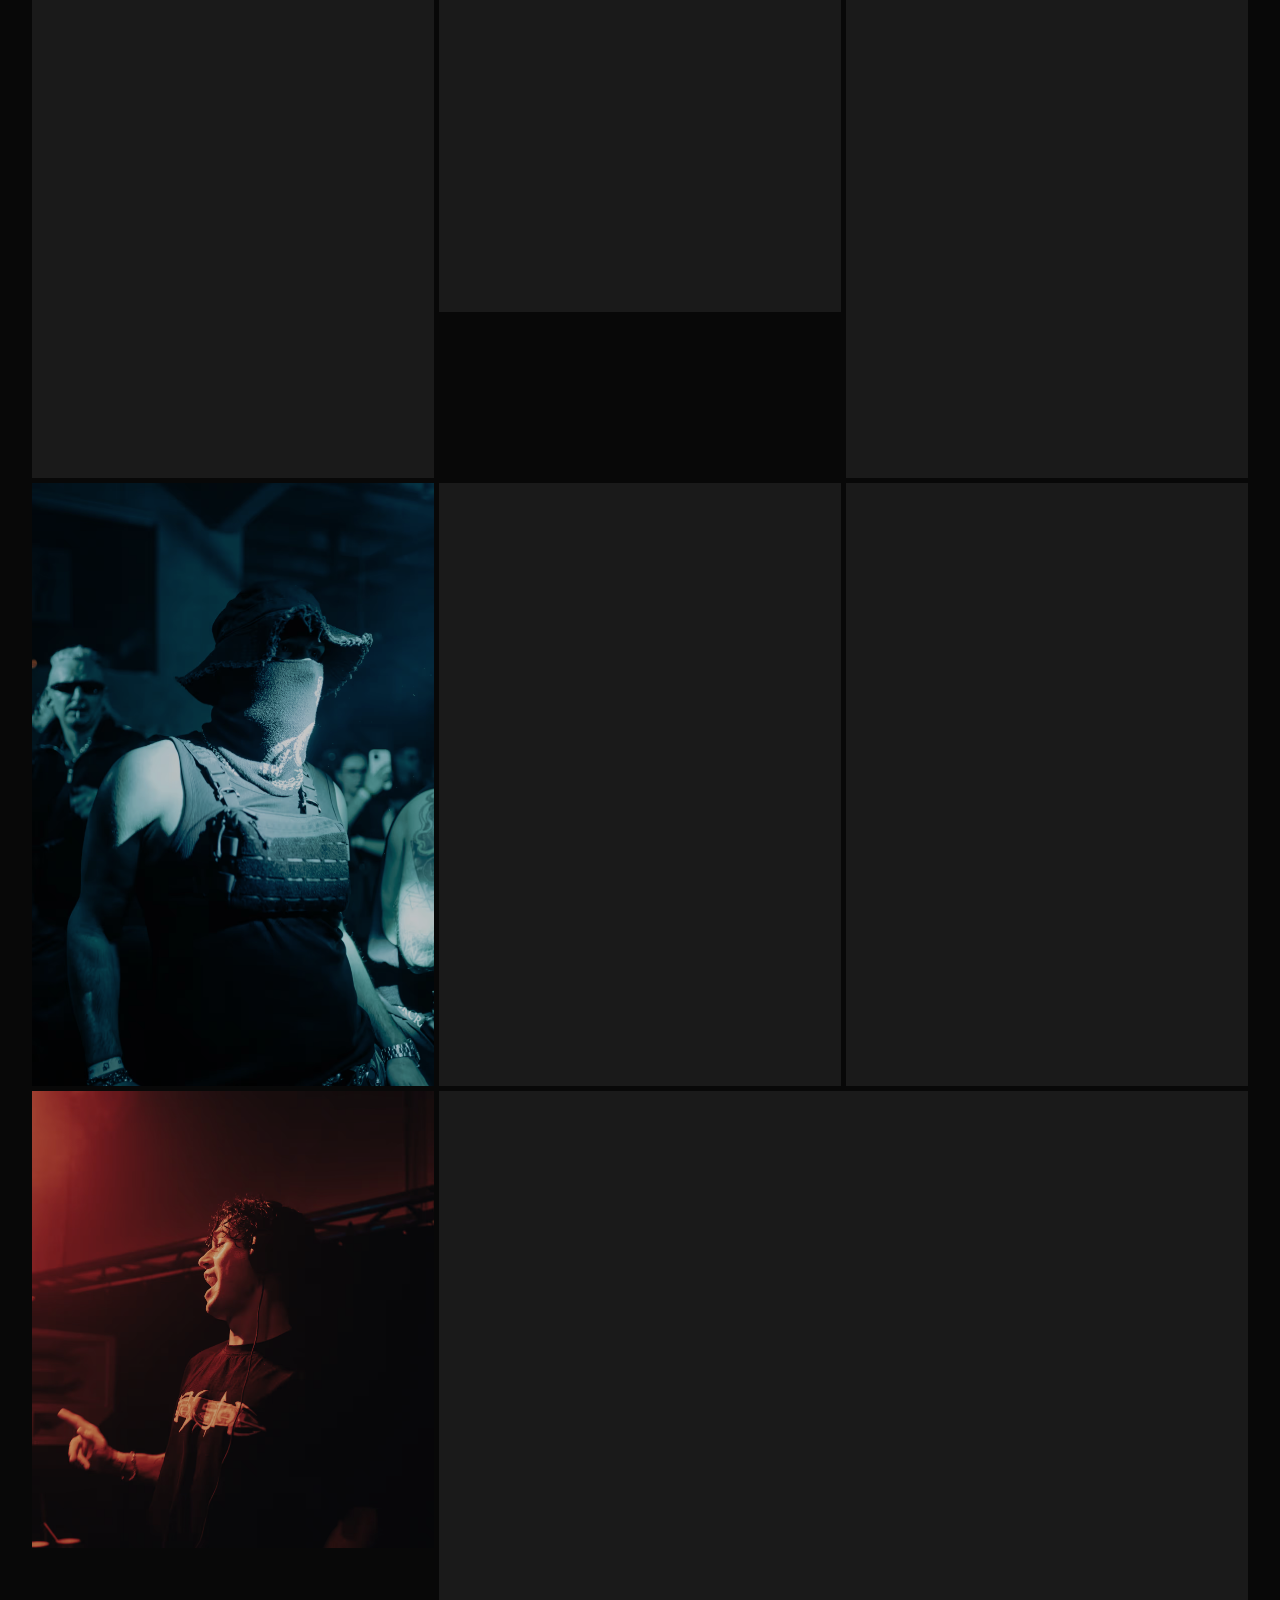
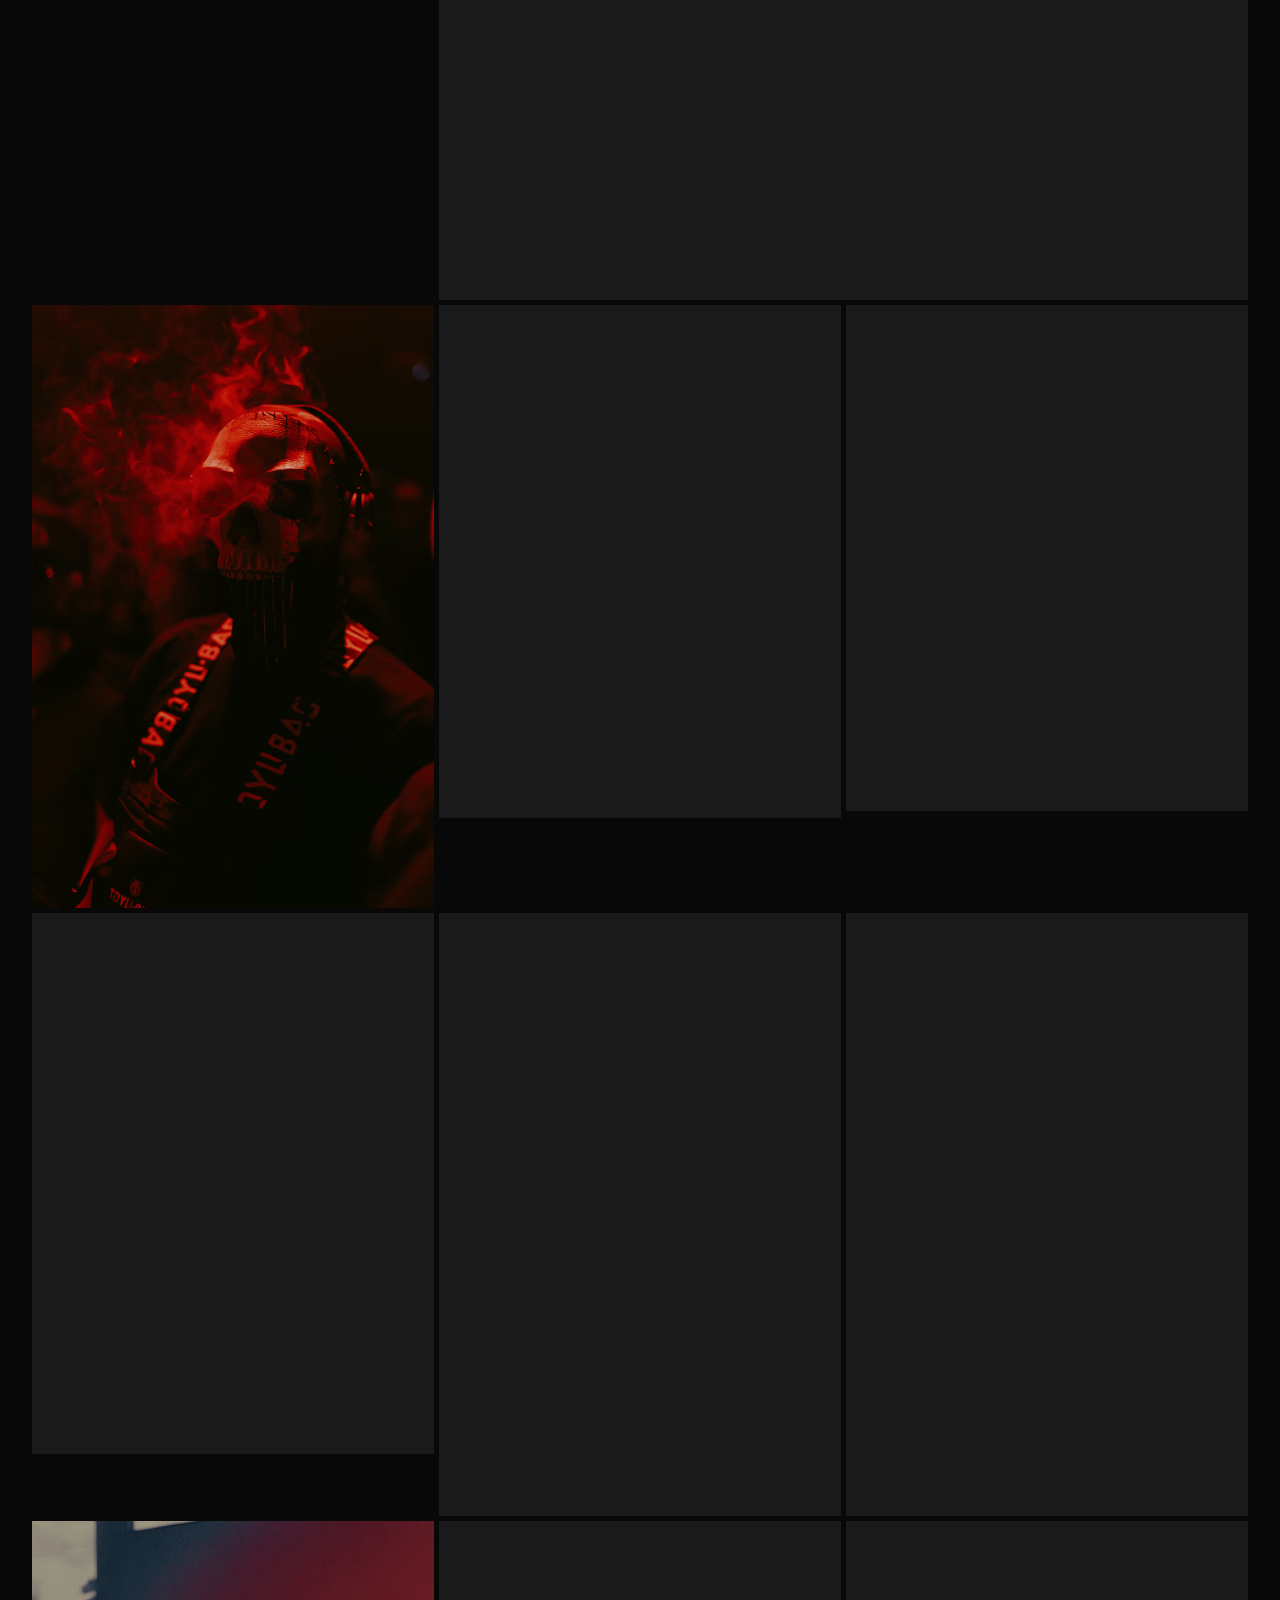
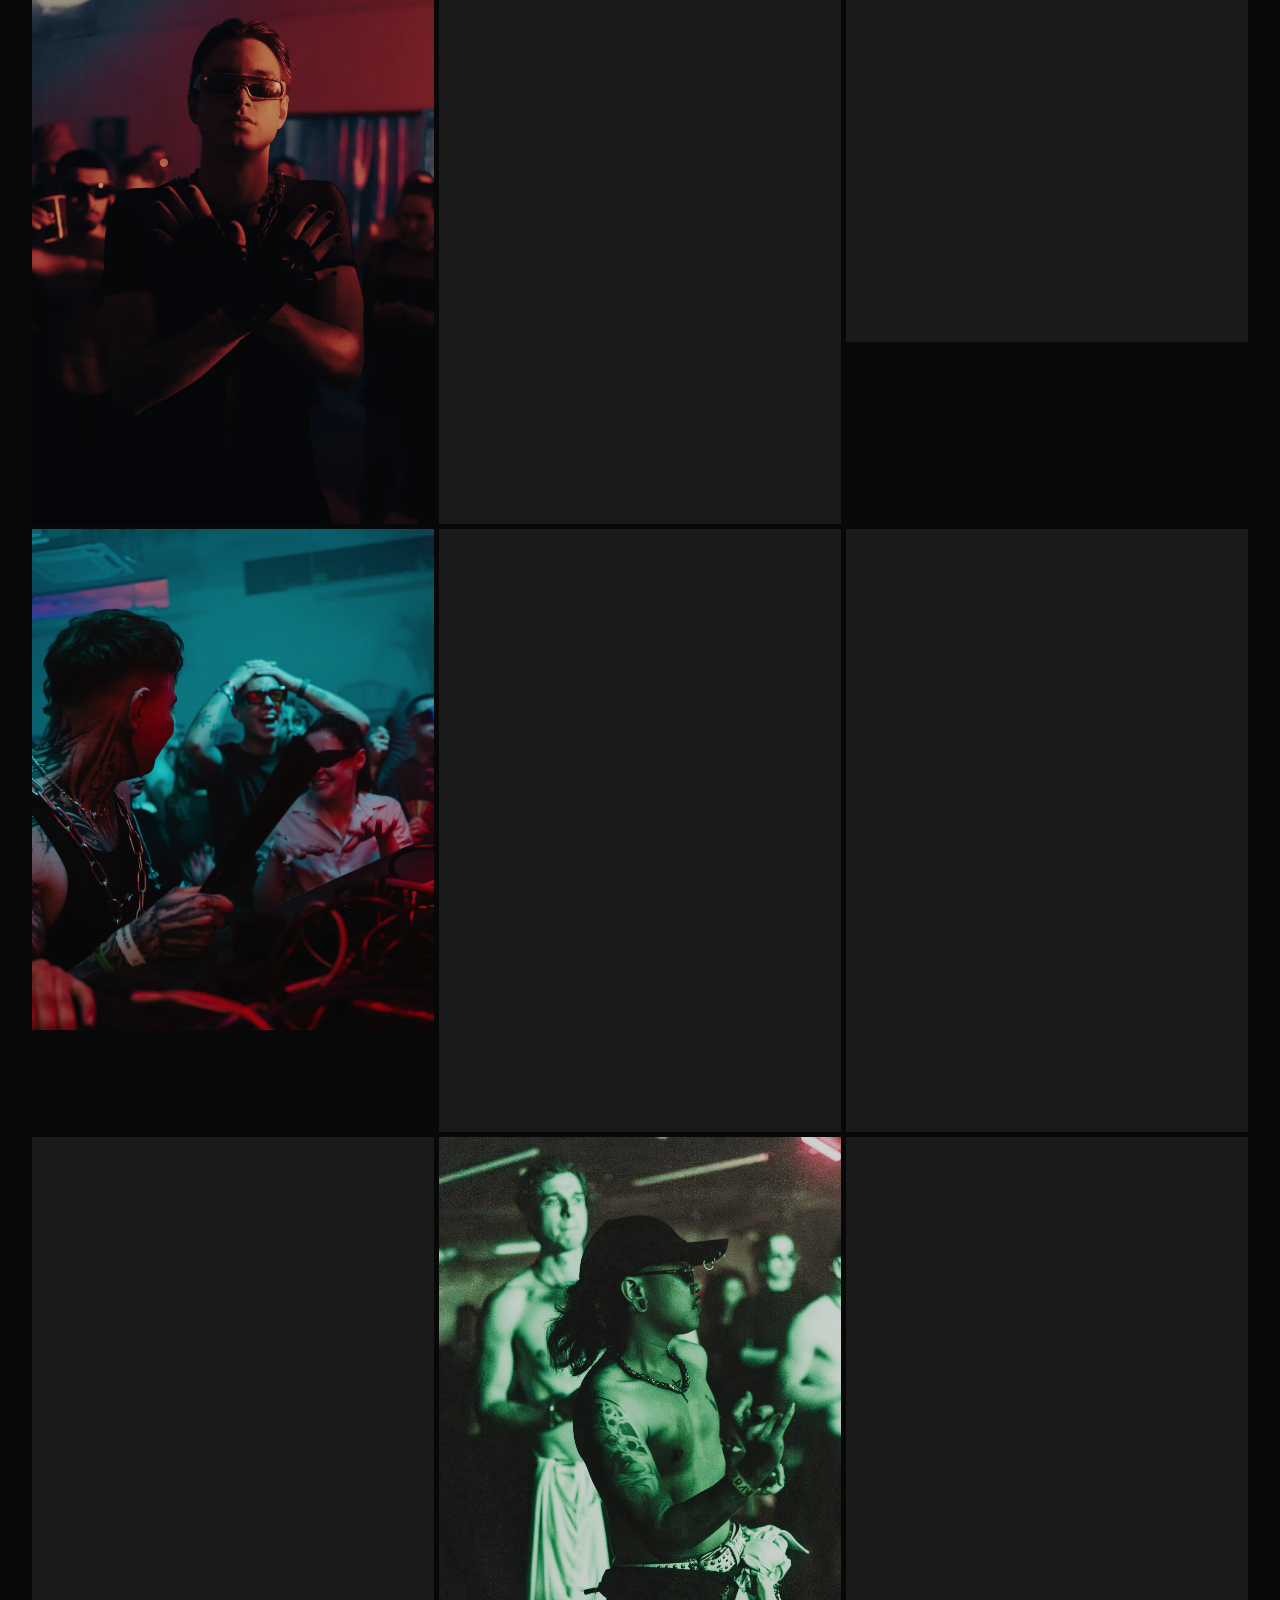
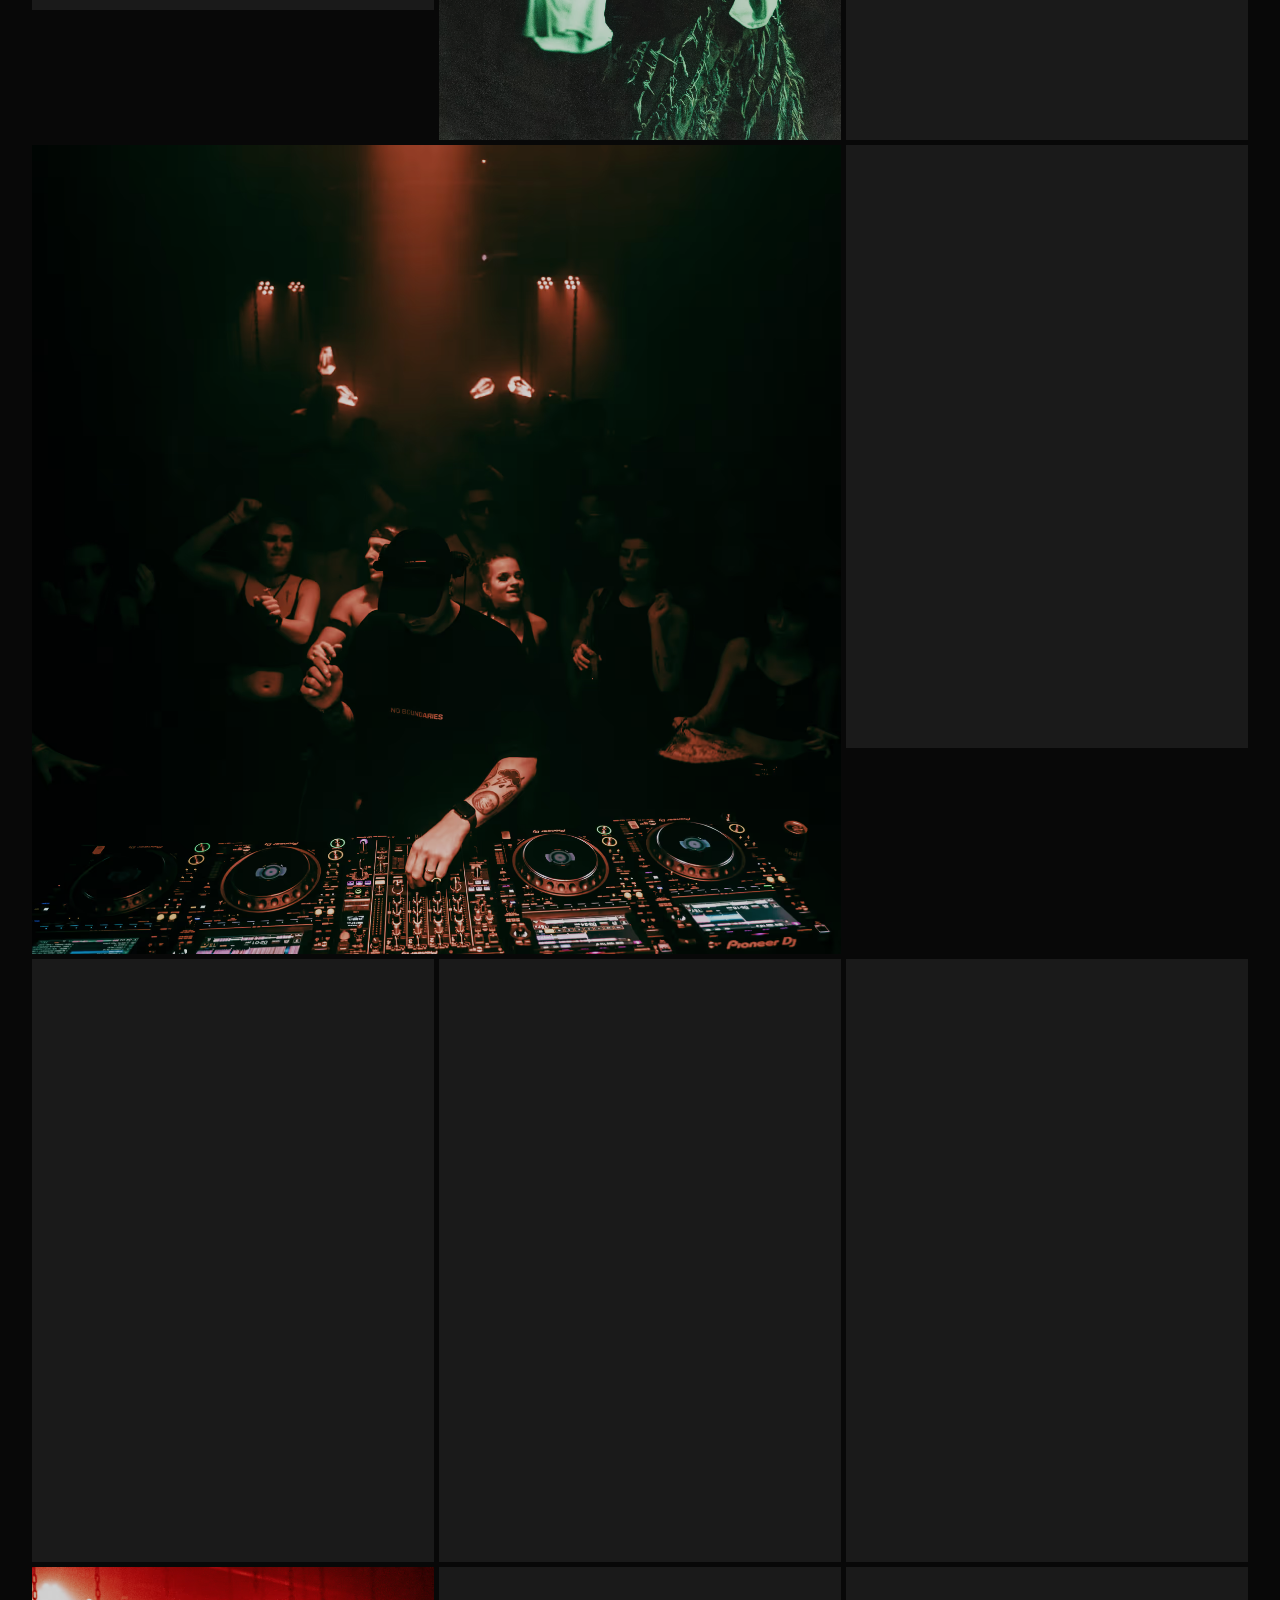
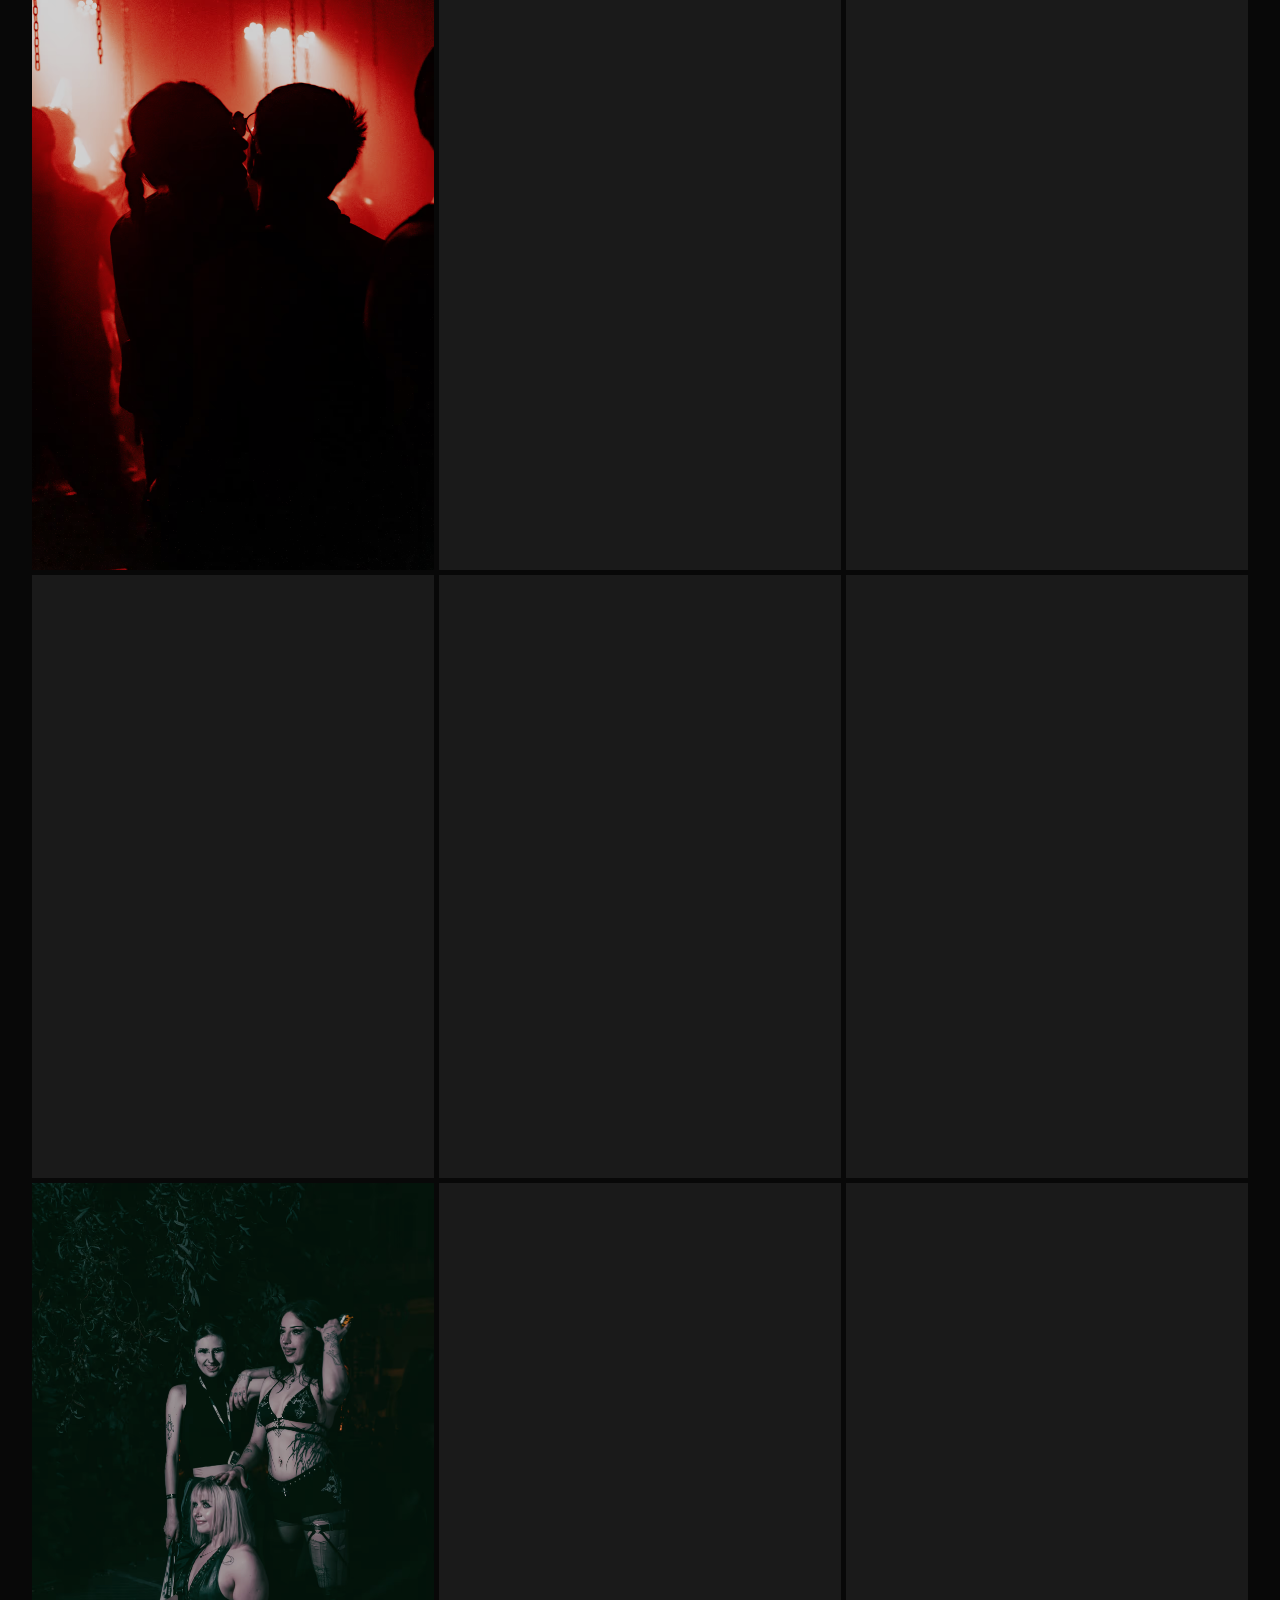
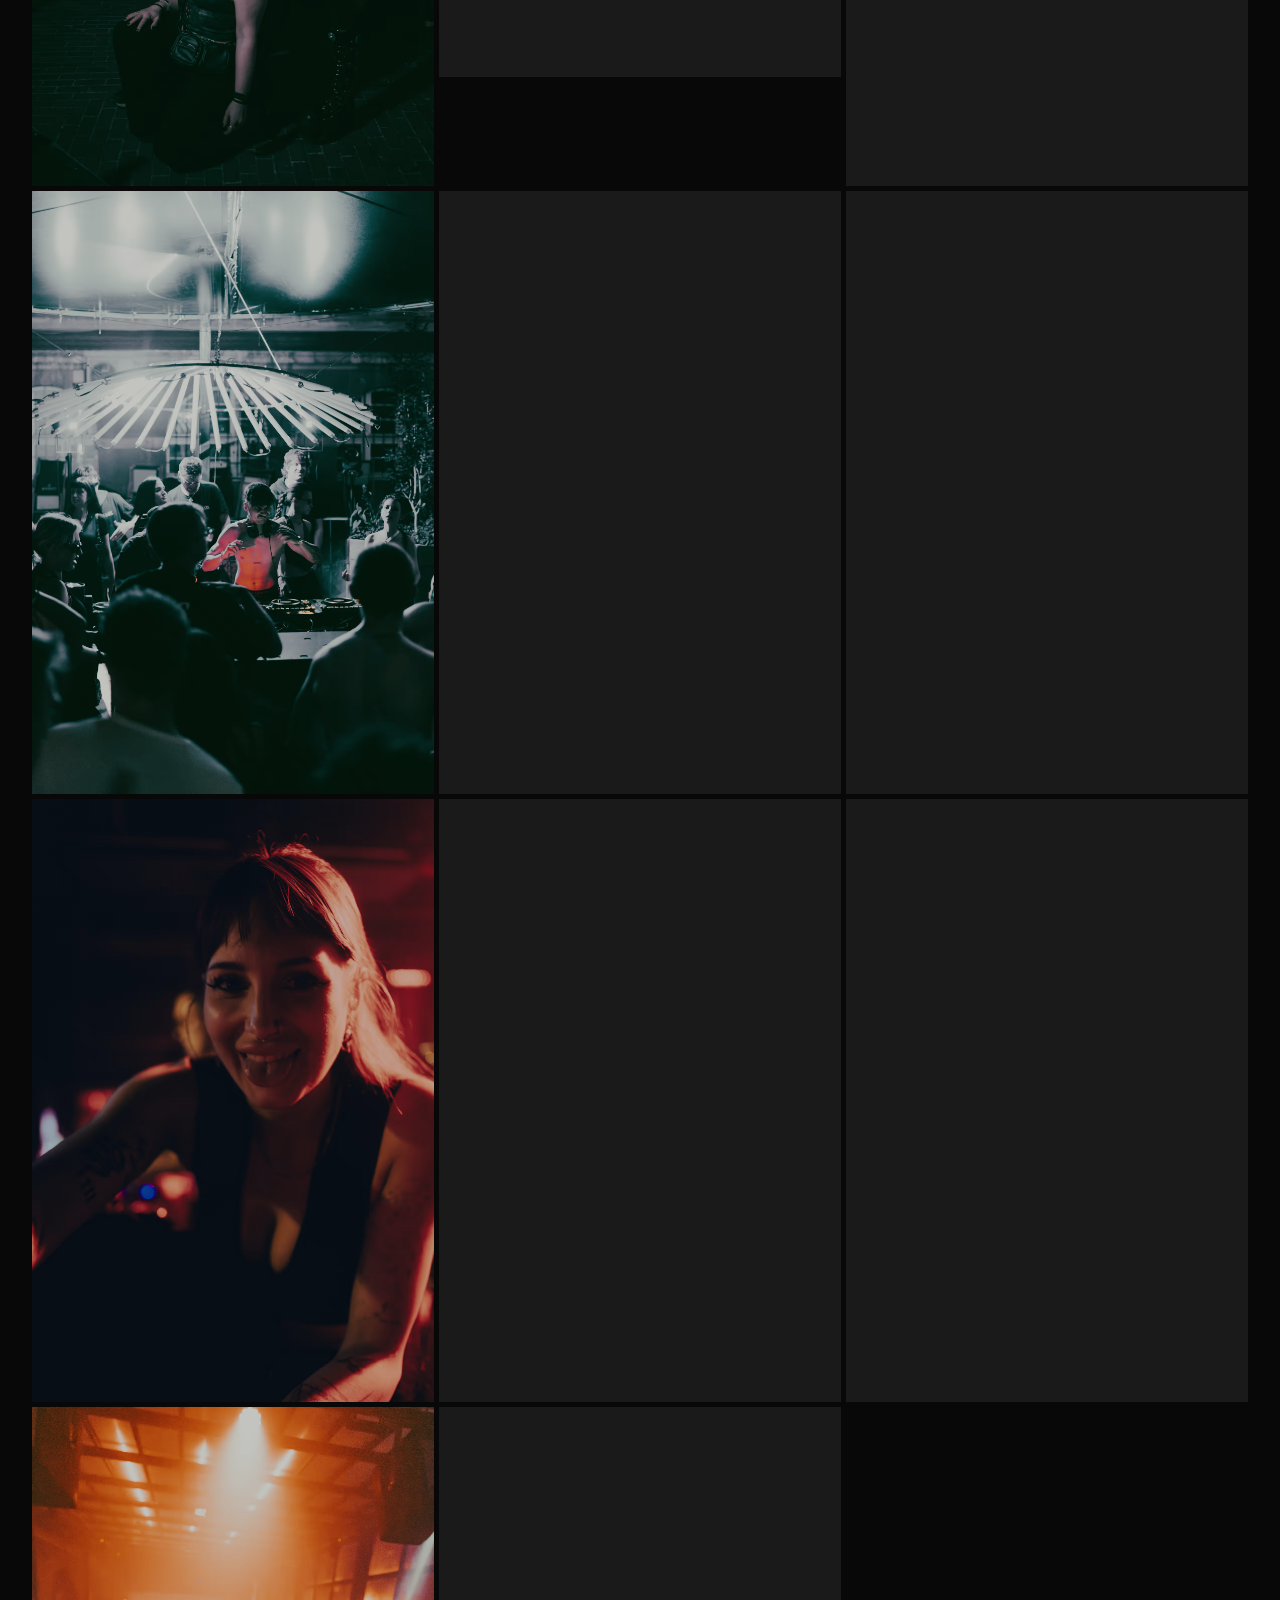
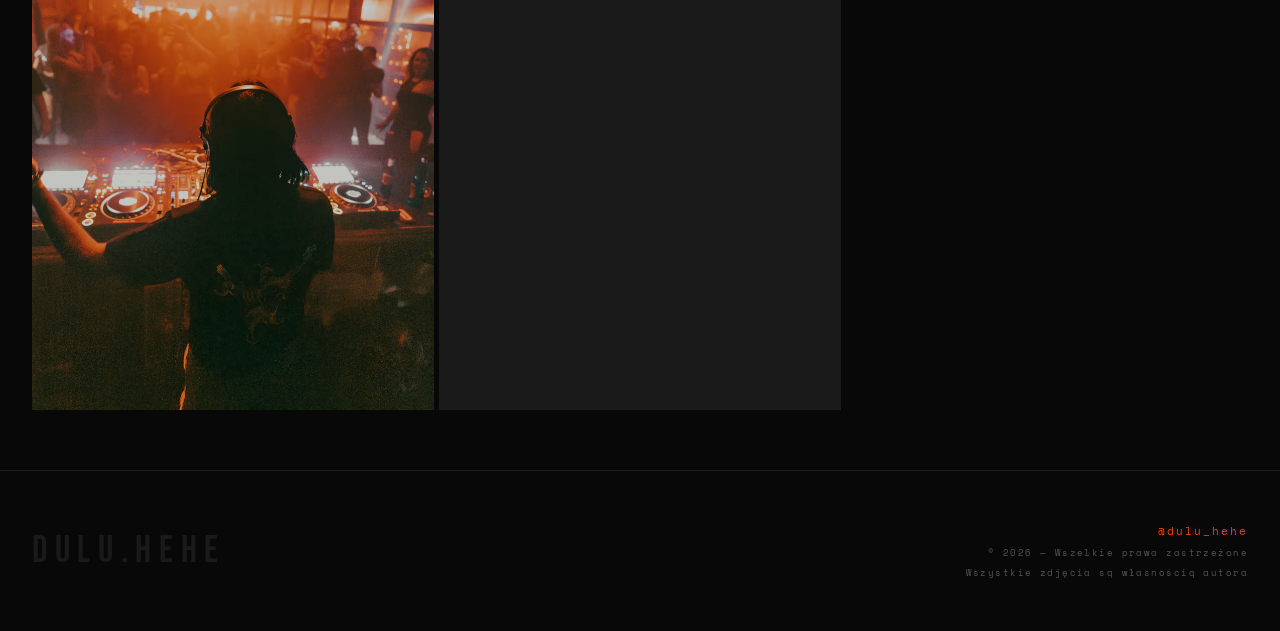
==== commit 5848bd0b: "tajk" ====
--- a/index.html
+++ b/index.html
@@ -343,7 +343,7 @@
   <div class="footer-logo">dulu.hehe</div>
   <div class="footer-right">
     <a href="https://www.instagram.com/dulu_hehe" target="_blank" rel="noopener">@dulu_hehe</a><br>
-    &copy; 2025 — Wszelkie prawa zastrzeżone<br>
+    &copy; 2026 — Wszelkie prawa zastrzeżone<br>
     Wszystkie zdjęcia są własnością autora
   </div>
 </footer>
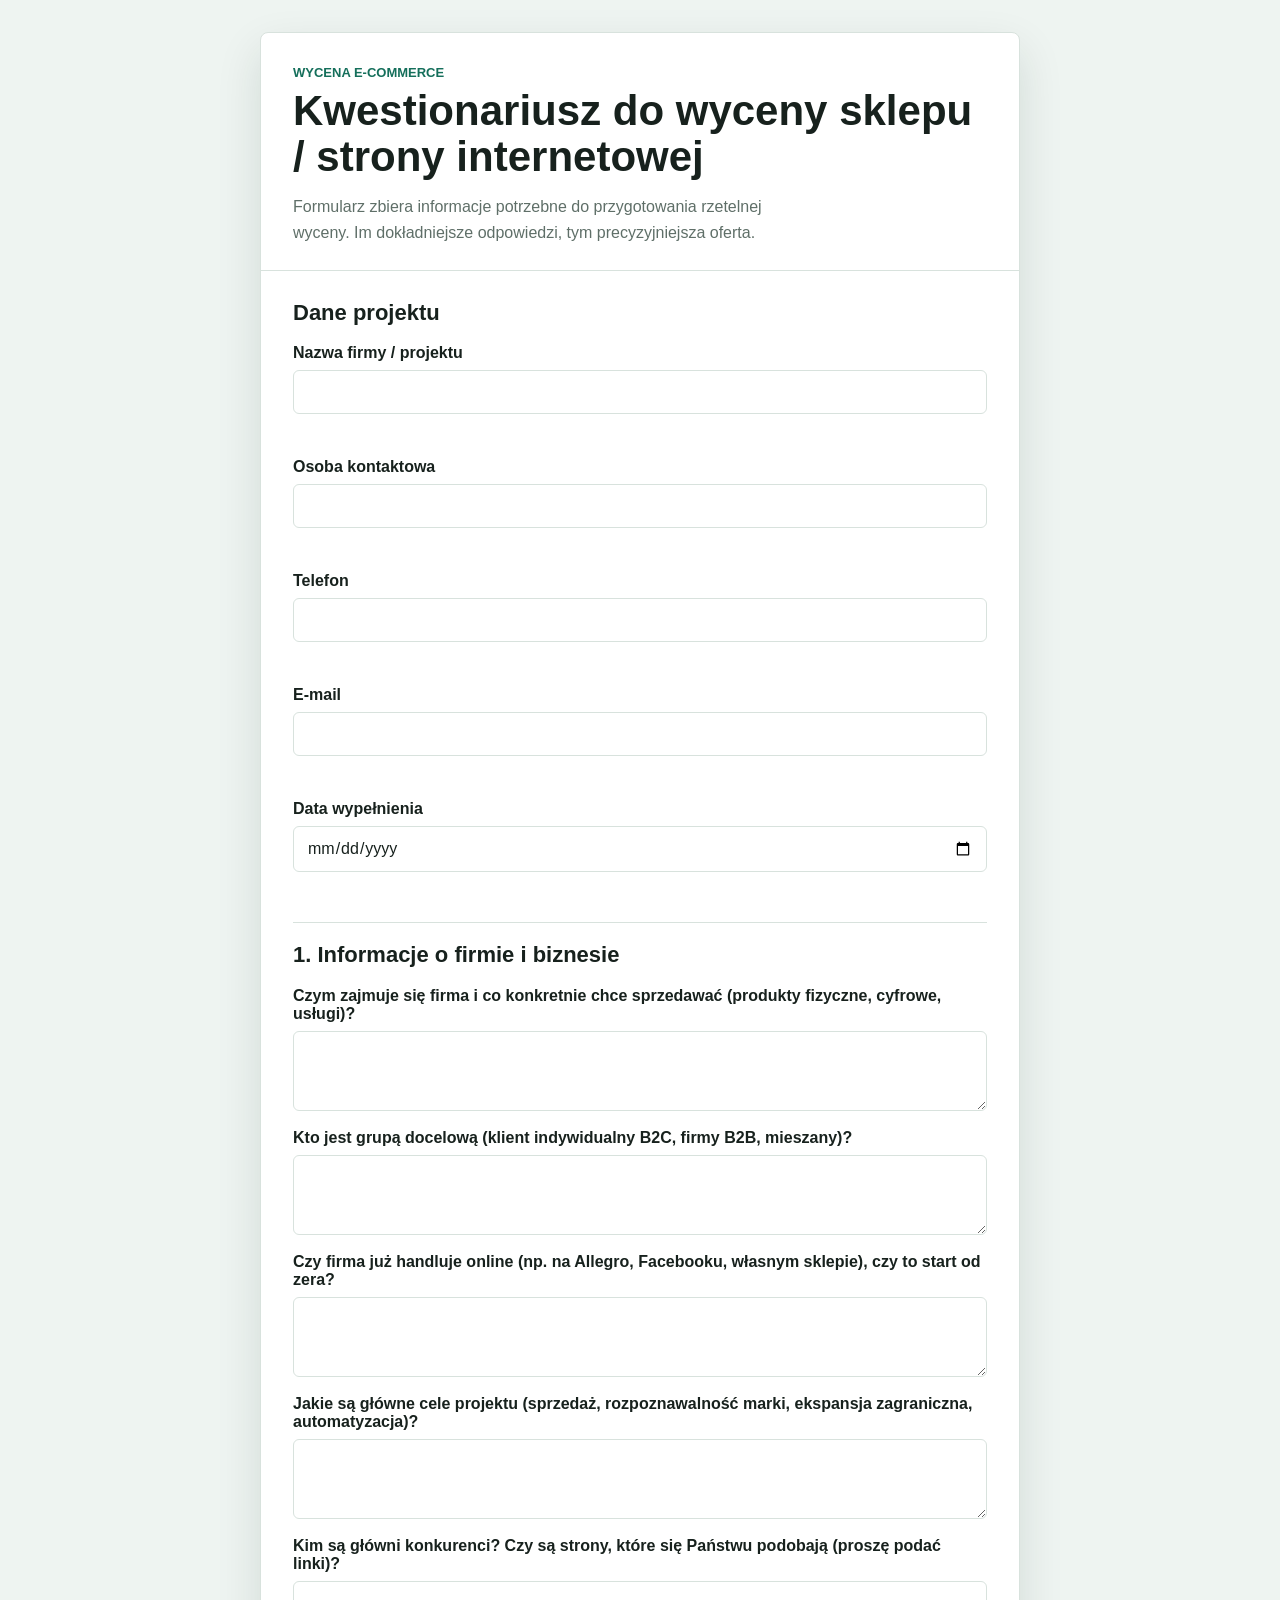
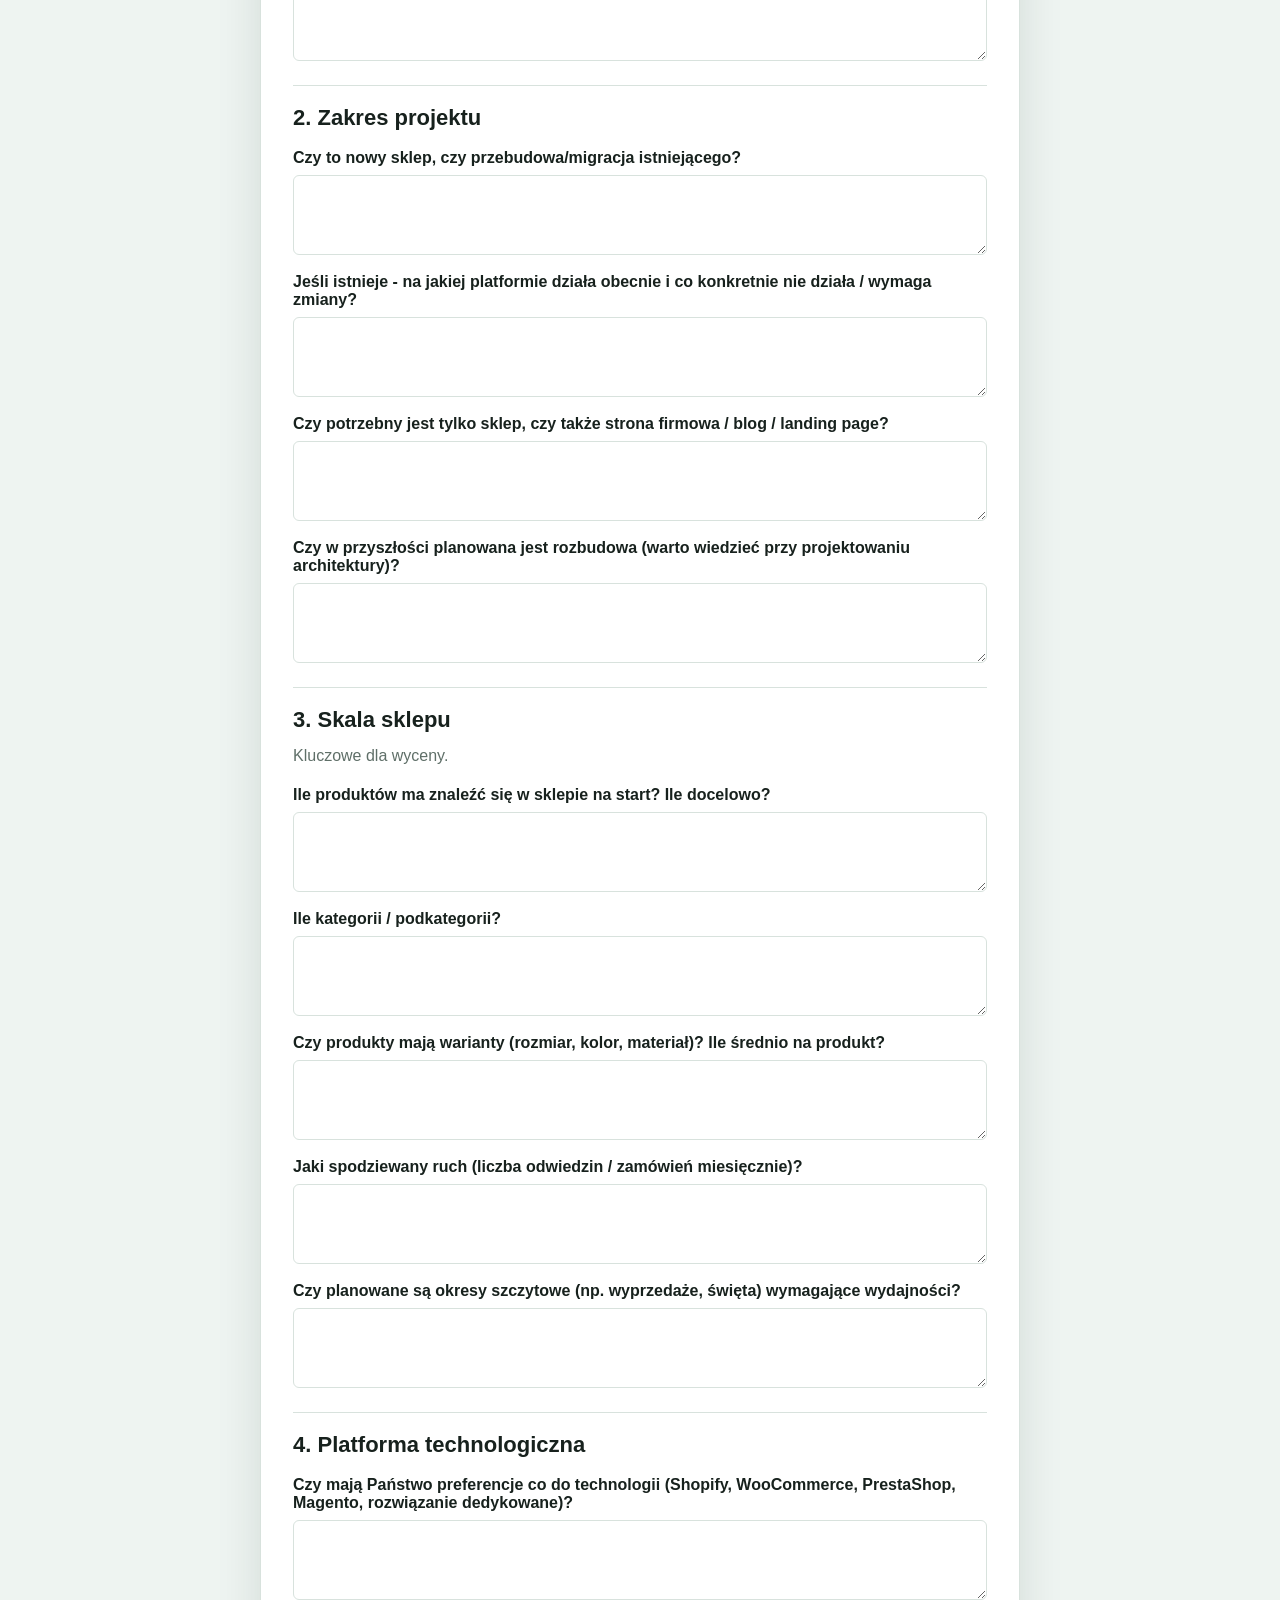
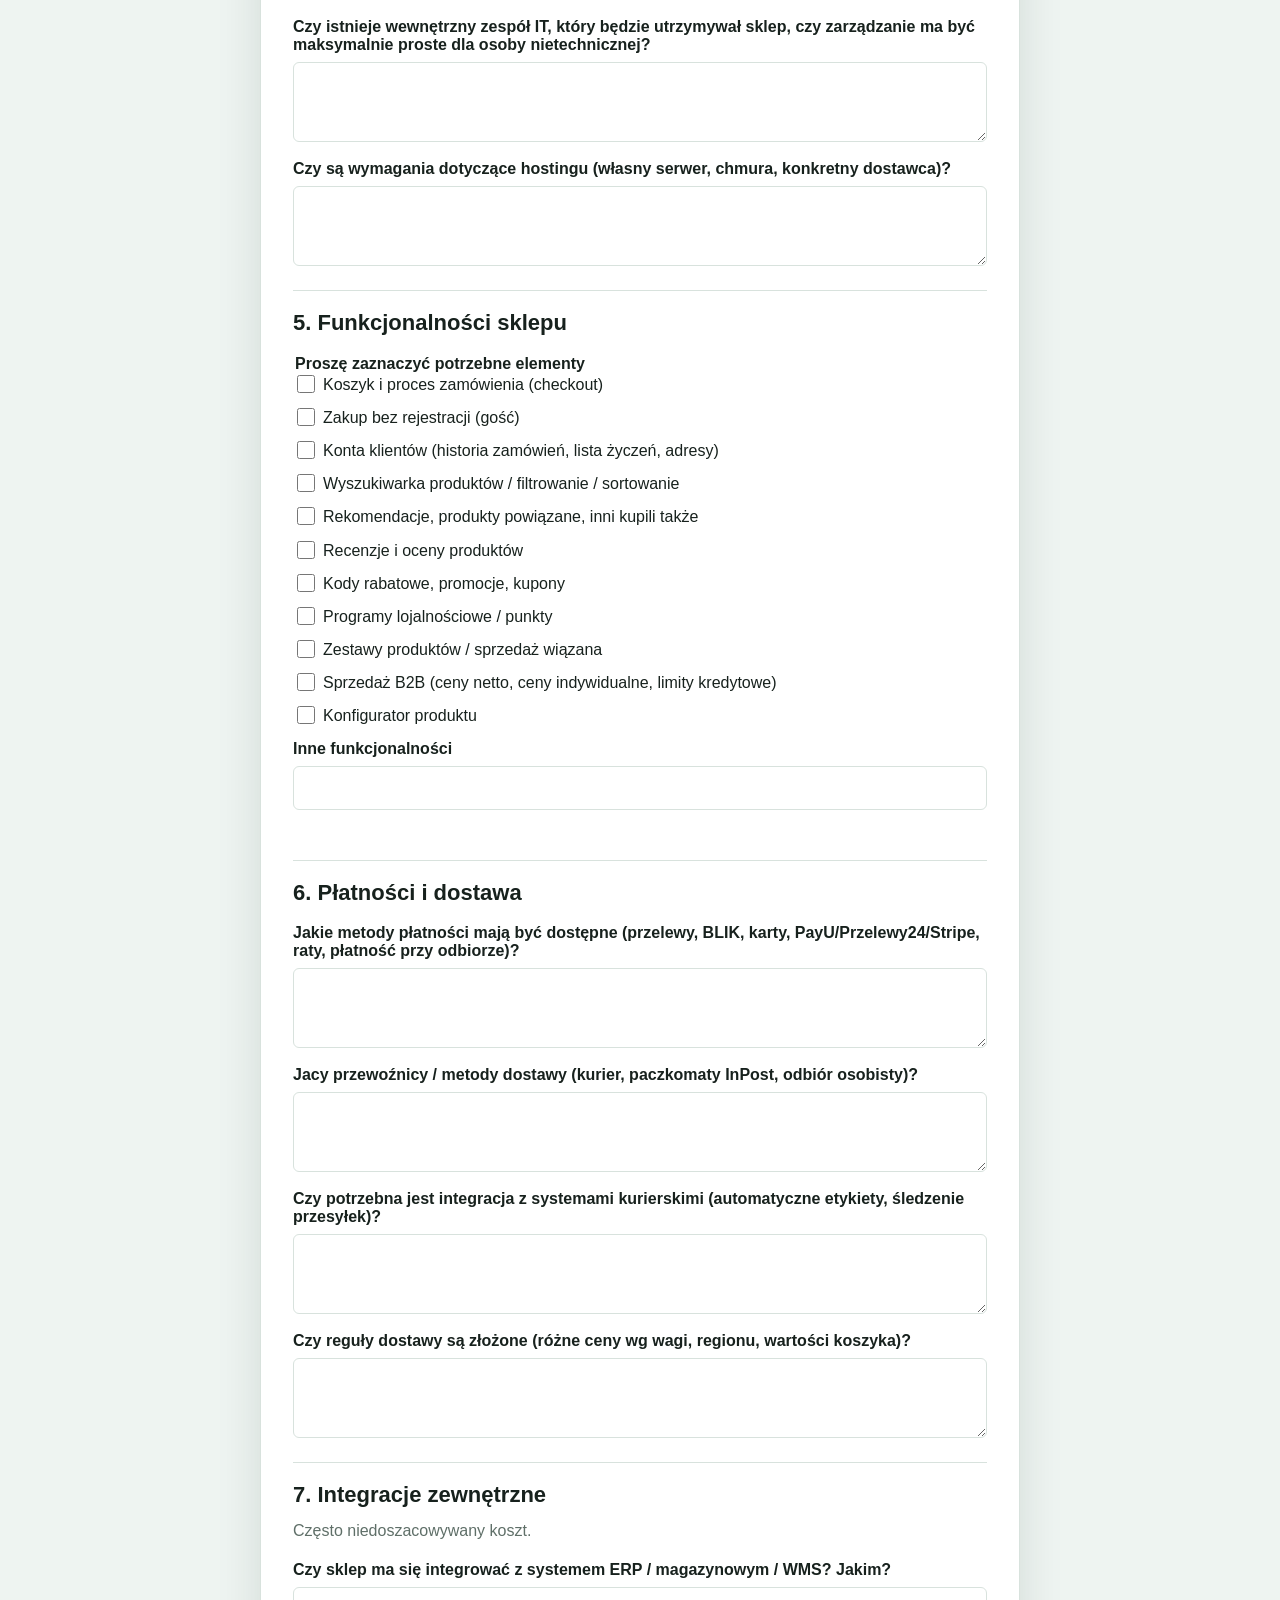
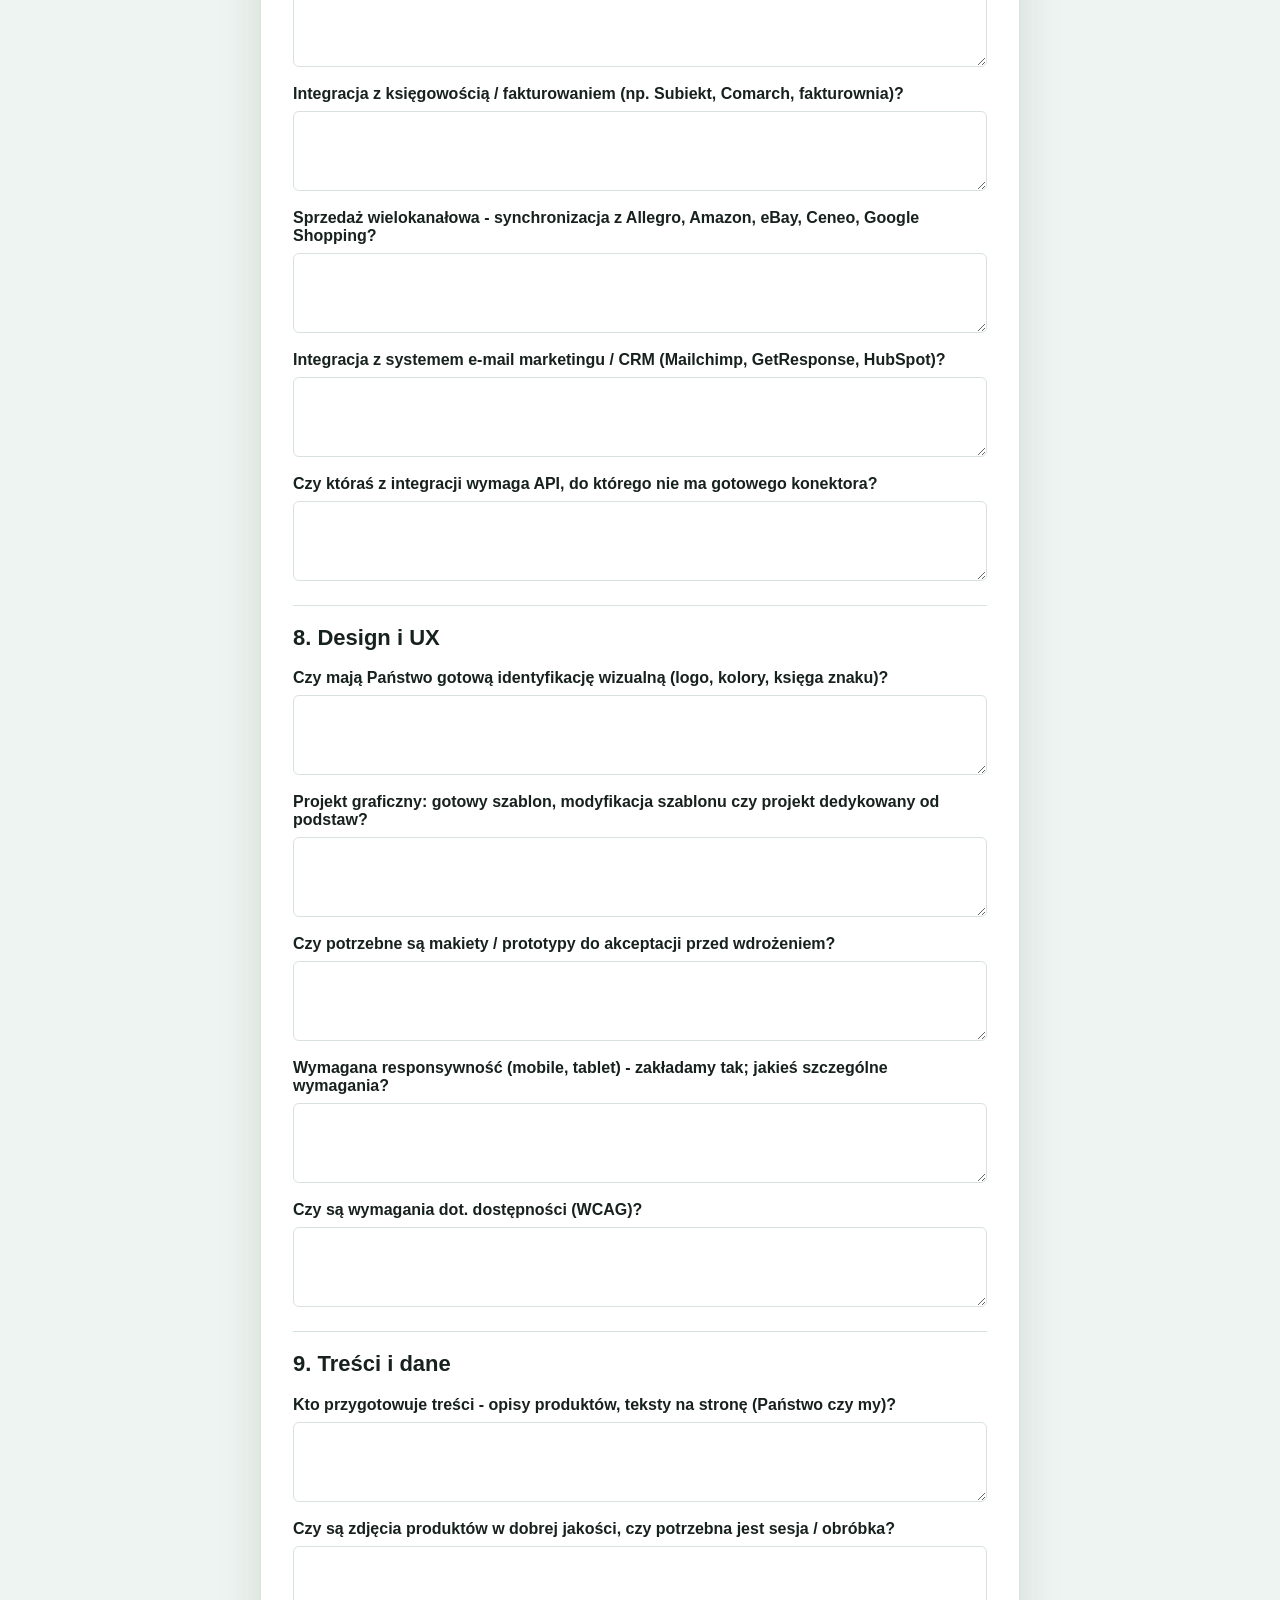
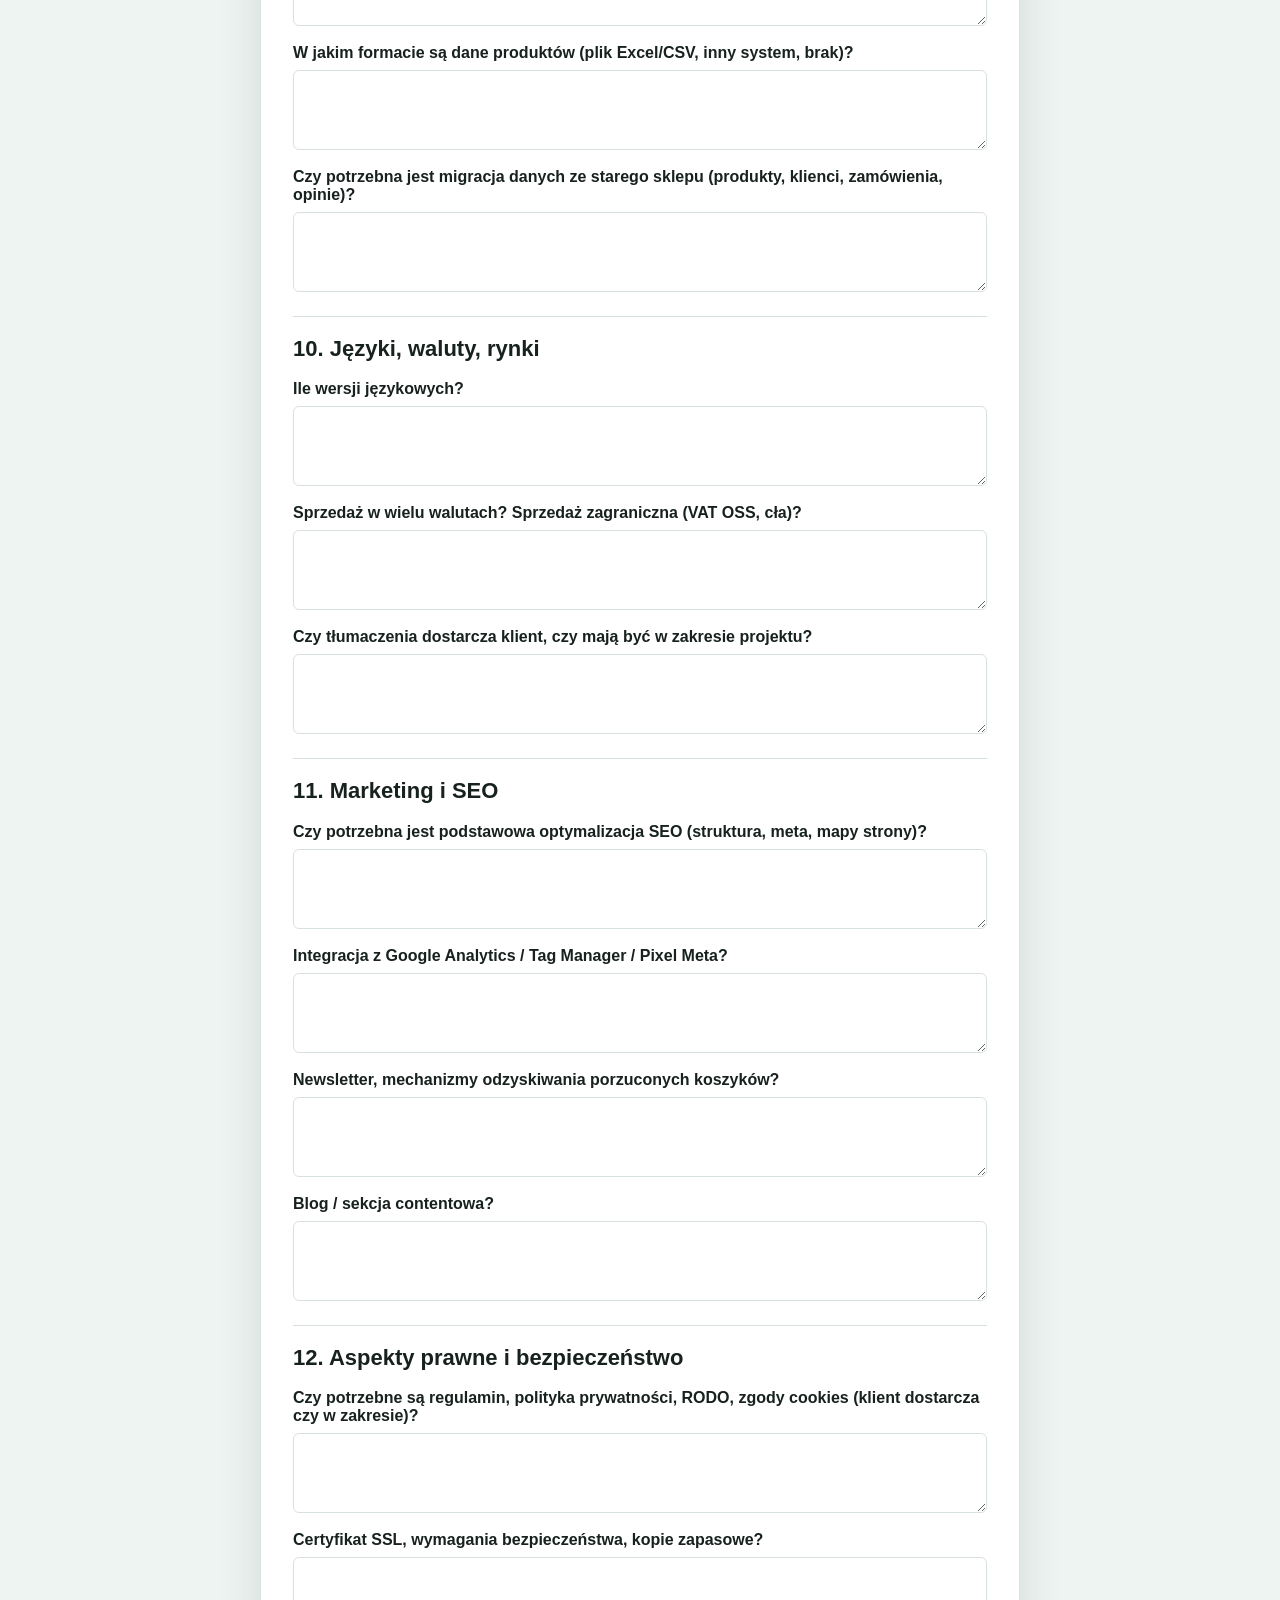
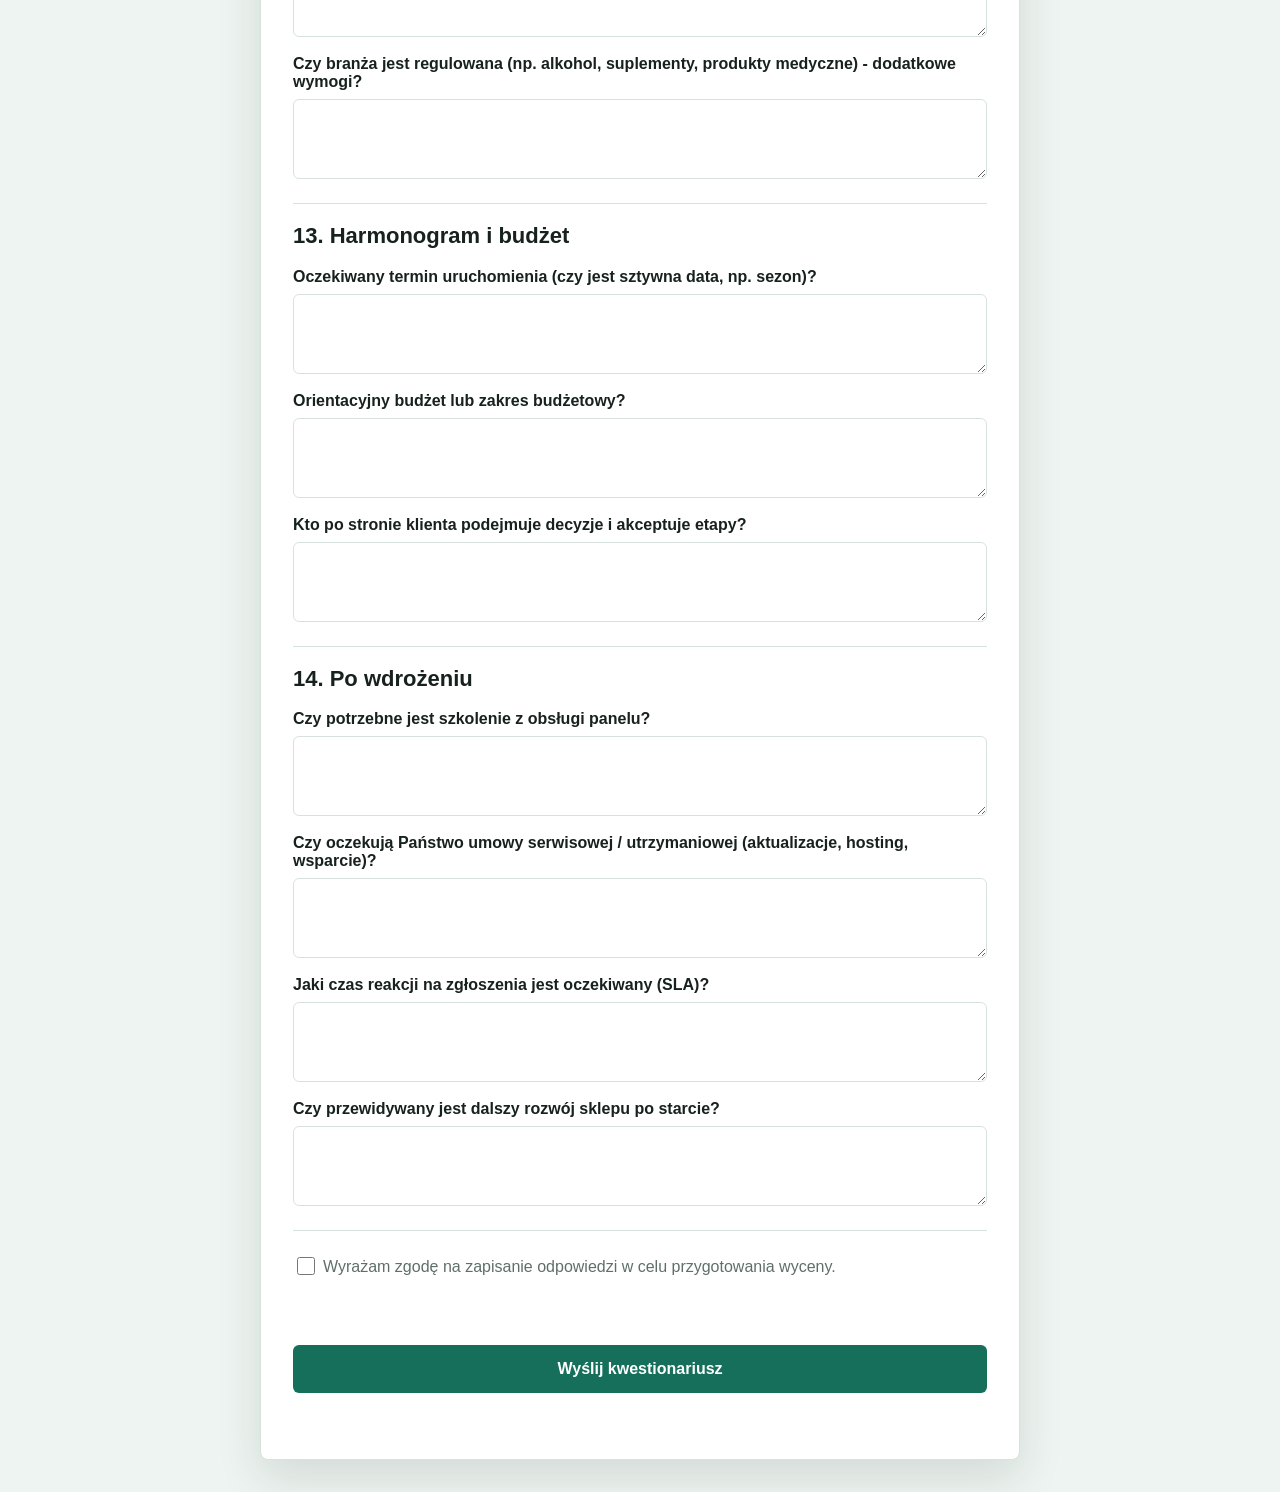
==== commit f701025c: "Replace site with ecommerce questionnaire" ====
--- a/index.html
+++ b/index.html
@@ -1,570 +1,47 @@
-<!DOCTYPE html>
+<!doctype html>
 <html lang="pl">
-<head>
-  <meta charset="UTF-8">
-  <meta name="viewport" content="width=device-width, initial-scale=1.0">
-  <title>dulu.hehe — Photography</title>
-  <link rel="preconnect" href="https://fonts.googleapis.com">
-  <link href="https://fonts.googleapis.com/css2?family=Bebas+Neue&family=Space+Mono&display=swap" rel="stylesheet">
-  <style>
-    *, *::before, *::after { margin: 0; padding: 0; box-sizing: border-box; }
+  <head>
+    <meta charset="utf-8">
+    <meta name="viewport" content="width=device-width, initial-scale=1">
+    <title>Kwestionariusz do wyceny sklepu internetowego</title>
+    <link rel="stylesheet" href="./styles.css">
+  </head>
+  <body>
+    <main class="page">
+      <section class="survey-shell" aria-labelledby="survey-title">
+        <div class="intro">
+          <p class="eyebrow">Wycena e-commerce</p>
+          <h1 id="survey-title">Kwestionariusz do wyceny sklepu / strony internetowej</h1>
+          <p>
+            Formularz zbiera informacje potrzebne do przygotowania rzetelnej wyceny.
+            Im dokładniejsze odpowiedzi, tym precyzyjniejsza oferta.
+          </p>
+        </div>
 
-    :root {
-      --black:  #080808;
-      --grey:   #1a1a1a;
-      --mid:    #2a2a2a;
-      --accent: #ff3d00;
-      --text:   #e8e8e8;
-      --muted:  #555;
-    }
+        <form id="survey-form" class="survey-form" novalidate>
+          <div id="survey-sections"></div>
 
-    html { scroll-behavior: smooth; }
+          <div class="bot-field" aria-hidden="true">
+            <label for="website">Strona internetowa</label>
+            <input id="website" name="website" type="text" tabindex="-1" autocomplete="off">
+          </div>
 
-    body {
-      background: var(--black);
-      color: var(--text);
-      font-family: 'Space Mono', monospace;
-      overflow-x: hidden;
-    }
+          <label class="consent">
+            <input id="consent" name="consent" type="checkbox" value="Tak" required>
+            <span>Wyrażam zgodę na zapisanie odpowiedzi w celu przygotowania wyceny.</span>
+          </label>
+          <span class="error" data-error-for="consent"></span>
 
-    /* noise grain */
-    body::after {
-      content: '';
-      position: fixed; inset: 0; pointer-events: none; z-index: 9999;
-      opacity: 0.22; mix-blend-mode: overlay;
-      background-image: url("data:image/svg+xml,%3Csvg viewBox='0 0 200 200' xmlns='http://www.w3.org/2000/svg'%3E%3Cfilter id='n'%3E%3CfeTurbulence type='fractalNoise' baseFrequency='0.85' numOctaves='4' stitchTiles='stitch'/%3E%3C/filter%3E%3Crect width='100%25' height='100%25' filter='url(%23n)'/%3E%3C/svg%3E");
-    }
+          <div class="actions">
+            <button id="submit-button" type="submit">Wyślij kwestionariusz</button>
+            <p id="form-status" class="status" role="status" aria-live="polite"></p>
+          </div>
+        </form>
+      </section>
+    </main>
 
-    /* ═══ HEADER ═══ */
-    header {
-      position: fixed; top: 0; left: 0; right: 0; z-index: 300;
-      padding: 18px 32px;
-      display: flex; justify-content: space-between; align-items: center;
-      background: linear-gradient(to bottom, rgba(8,8,8,0.98) 0%, transparent 100%);
-    }
-    .logo {
-      font-family: 'Bebas Neue', cursive;
-      font-size: 1.6rem; letter-spacing: 0.12em;
-      color: var(--text); text-decoration: none;
-    }
-    .logo em { color: var(--accent); font-style: normal; }
-
-    nav { display: flex; gap: 24px; align-items: center; }
-    nav a {
-      font-size: 0.58rem; letter-spacing: 0.22em; text-transform: uppercase;
-      color: var(--muted); text-decoration: none; transition: color 0.2s;
-    }
-    nav a:hover { color: var(--text); }
-
-    /* hamburger — mobile only */
-    .burger {
-      display: none;
-      flex-direction: column; gap: 5px;
-      background: none; border: none; cursor: pointer; padding: 4px;
-    }
-    .burger span {
-      display: block; width: 22px; height: 1px; background: var(--text);
-      transition: all 0.25s;
-    }
-    .burger.open span:nth-child(1) { transform: translateY(6px) rotate(45deg); }
-    .burger.open span:nth-child(2) { opacity: 0; }
-    .burger.open span:nth-child(3) { transform: translateY(-6px) rotate(-45deg); }
-
-    /* mobile nav drawer */
-    .mobile-nav {
-      display: none;
-      position: fixed; top: 0; left: 0; right: 0; bottom: 0;
-      background: rgba(8,8,8,0.98);
-      z-index: 290;
-      flex-direction: column; align-items: center; justify-content: center; gap: 40px;
-    }
-    .mobile-nav.open { display: flex; }
-    .mobile-nav a {
-      font-family: 'Bebas Neue', cursive;
-      font-size: 2.5rem; letter-spacing: 0.2em;
-      color: var(--text); text-decoration: none; transition: color 0.2s;
-    }
-    .mobile-nav a:hover { color: var(--accent); }
-
-    /* ═══ HERO ═══ */
-    .hero {
-      height: 100svh; min-height: 500px;
-      display: flex; align-items: flex-end;
-      padding: 0 32px 64px; position: relative; overflow: hidden;
-    }
-    .hero-bg {
-      position: absolute; inset: 0;
-      background-size: cover; background-position: center 30%;
-      filter: brightness(0.28) saturate(0.7);
-      transform: scale(1.06);
-      animation: slowzoom 22s ease-in-out infinite alternate;
-    }
-    @keyframes slowzoom {
-      from { transform: scale(1.06); }
-      to   { transform: scale(1.13); }
-    }
-    .hero-grad {
-      position: absolute; inset: 0;
-      background: linear-gradient(to top,
-        var(--black) 0%,
-        rgba(8,8,8,0.55) 40%,
-        transparent 100%);
-    }
-    .hero-content { position: relative; z-index: 2; }
-    .eyebrow {
-      font-size: 0.58rem; letter-spacing: 0.4em; text-transform: uppercase;
-      color: var(--accent); margin-bottom: 12px;
-      display: flex; align-items: center; gap: 10px;
-    }
-    .eyebrow::before {
-      content: ''; display: block; width: 30px; height: 1px; background: var(--accent);
-    }
-    h1 {
-      font-family: 'Bebas Neue', cursive;
-      font-size: clamp(4.5rem, 14vw, 12rem);
-      line-height: 0.88; letter-spacing: -0.01em; color: var(--text);
-    }
-    h1 .out { -webkit-text-stroke: 1px var(--text); color: transparent; }
-    .hero-sub {
-      margin-top: 18px; font-size: 0.65rem; letter-spacing: 0.1em;
-      color: var(--muted); line-height: 1.9;
-    }
-    .hero-scroll {
-      position: absolute; right: 32px; bottom: 64px; z-index: 2;
-      display: flex; flex-direction: column; align-items: center; gap: 8px;
-      font-size: 0.5rem; letter-spacing: 0.3em; color: var(--muted);
-      text-transform: uppercase; writing-mode: vertical-rl;
-    }
-    .scroll-line {
-      width: 1px; height: 50px;
-      background: linear-gradient(to bottom, var(--muted), transparent);
-      animation: spulse 2s ease-in-out infinite;
-    }
-    @keyframes spulse { 0%,100%{opacity:.3} 50%{opacity:1} }
-
-    /* ═══ SECTION ═══ */
-    section { padding: 60px 32px; }
-    .section-header {
-      display: flex; align-items: baseline; gap: 14px; margin-bottom: 36px;
-    }
-    .sec-num {
-      font-family: 'Bebas Neue', cursive; font-size: 4rem;
-      color: var(--grey); line-height: 1; user-select: none;
-    }
-    .sec-title {
-      font-family: 'Bebas Neue', cursive; font-size: 2rem;
-      letter-spacing: 0.1em; color: var(--text);
-    }
-    .sec-line { flex: 1; height: 1px; background: var(--grey); margin-left: 12px; align-self: center; }
-
-    /* ═══ SMART GRID ═══ */
-    .grid {
-      display: grid;
-      grid-template-columns: repeat(3, 1fr);
-      gap: 5px;
-      align-items: start;
-    }
-    .grid-item {
-      position: relative; overflow: hidden;
-      background: var(--grey); cursor: pointer;
-    }
-    .grid-item.landscape { grid-column: span 2; }
-
-    .grid-item img {
-      width: 100%; height: auto; display: block;
-      transition: transform 0.55s cubic-bezier(0.25,0.46,0.45,0.94), filter 0.35s ease;
-      filter: brightness(0.82) saturate(0.88);
-    }
-    .grid-item picture { display: block; width: 100%; overflow: hidden; }
-    .grid-item:hover img,
-    .grid-item:focus img {
-      transform: scale(1.04);
-      filter: brightness(1) saturate(1.05);
-    }
-    .grid-overlay {
-      position: absolute; inset: 0;
-      background: linear-gradient(to top, rgba(8,8,8,0.75) 0%, transparent 55%);
-      opacity: 0; transition: opacity 0.3s ease;
-      display: flex; align-items: flex-end; padding: 14px;
-    }
-    .grid-item:hover .grid-overlay,
-    .grid-item:focus .grid-overlay { opacity: 1; }
-    .grid-num {
-      font-family: 'Bebas Neue', cursive; font-size: 1.2rem;
-      color: var(--accent); letter-spacing: 0.1em;
-    }
-
-    /* ═══ RESPONSIVE GRID ═══ */
-    @media (max-width: 900px) {
-      .grid { grid-template-columns: repeat(2, 1fr); }
-      .grid-item.landscape { grid-column: span 2; }
-    }
-    @media (max-width: 540px) {
-      .grid { grid-template-columns: repeat(2, 1fr); gap: 3px; }
-      /* on mobile landscape still spans 2 — fits nicely */
-      .grid-item.landscape { grid-column: span 2; }
-    }
-
-    /* ═══ FADE IN ═══ */
-    .fade-in { opacity: 0; transform: translateY(20px); transition: opacity 0.6s ease, transform 0.6s ease; }
-    .fade-in.visible { opacity: 1; transform: translateY(0); }
-
-    /* ═══ LIGHTBOX ═══ */
-    .lightbox {
-      position: fixed; inset: 0;
-      background: rgba(4,4,4,0.97);
-      z-index: 1000;
-      display: flex; align-items: center; justify-content: center;
-      opacity: 0; pointer-events: none;
-      transition: opacity 0.25s ease;
-    }
-    .lightbox.active { opacity: 1; pointer-events: all; }
-    .lightbox img {
-      max-width: 92vw; max-height: 88vh; object-fit: contain;
-      box-shadow: 0 0 120px rgba(0,0,0,0.9);
-      transition: opacity 0.18s;
-      display: block;
-    }
-    .lb-close {
-      position: absolute; top: 20px; right: 20px;
-      background: none; border: none; color: var(--text);
-      font-family: 'Bebas Neue', cursive; font-size: 1.2rem; letter-spacing: 0.2em;
-      cursor: pointer; transition: color 0.2s; z-index: 10;
-      padding: 8px 12px;
-    }
-    .lb-close:hover { color: var(--accent); }
-    .lb-nav {
-      position: absolute; top: 50%; transform: translateY(-50%);
-      background: none; border: 1px solid var(--mid); color: var(--text);
-      font-family: 'Bebas Neue', cursive; font-size: 1.3rem; letter-spacing: 0.1em;
-      padding: 10px 16px; cursor: pointer; transition: all 0.2s;
-    }
-    .lb-nav:hover { border-color: var(--accent); color: var(--accent); }
-    .lb-prev { left: 16px; }
-    .lb-next { right: 16px; }
-    .lb-counter {
-      position: absolute; bottom: 20px; left: 50%; transform: translateX(-50%);
-      font-size: 0.6rem; letter-spacing: 0.3em; color: var(--muted);
-    }
-
-    /* ═══ FOOTER ═══ */
-    footer {
-      padding: 48px 32px;
-      border-top: 1px solid var(--grey);
-      display: flex; justify-content: space-between; align-items: center;
-      flex-wrap: wrap; gap: 24px;
-    }
-    .footer-logo {
-      font-family: 'Bebas Neue', cursive; font-size: 2.4rem;
-      letter-spacing: 0.2em; color: var(--grey);
-    }
-    .footer-right {
-      font-size: 0.56rem; color: var(--muted);
-      letter-spacing: 0.16em; text-align: right; line-height: 2.2;
-    }
-    .footer-right a {
-      color: var(--accent); text-decoration: none;
-      font-size: 0.7rem; letter-spacing: 0.18em;
-    }
-    .footer-right a:hover { text-decoration: underline; }
-
-    /* ═══ MOBILE OVERRIDES ═══ */
-    @media (max-width: 768px) {
-      header { padding: 16px 20px; }
-      nav { display: none; }
-      .burger { display: flex; }
-
-      .hero { padding: 0 20px 56px; }
-      .hero-scroll { display: none; }
-
-      section { padding: 48px 16px; }
-      .sec-num { font-size: 3rem; }
-      .sec-title { font-size: 1.6rem; }
-
-      .lb-nav { padding: 8px 12px; font-size: 1rem; }
-      .lb-prev { left: 8px; }
-      .lb-next { right: 8px; }
-      .lightbox img { max-width: 96vw; max-height: 82vh; }
-
-      footer { padding: 36px 20px; flex-direction: column; align-items: flex-start; }
-      .footer-right { text-align: left; }
-    }
-
-    @media (max-width: 400px) {
-      h1 { font-size: clamp(3.5rem, 18vw, 5rem); }
-      .logo { font-size: 1.3rem; }
-    }
-  </style>
-</head>
-<body>
-
-<!-- HEADER -->
-<header>
-  <a class="logo" href="#">dulu<em>.</em>hehe</a>
-  <nav>
-    <a href="#gallery">Galeria</a>
-    <a href="https://www.instagram.com/dulu_hehe" target="_blank" rel="noopener">↗ Instagram</a>
-  </nav>
-  <button class="burger" id="burger" aria-label="Menu">
-    <span></span><span></span><span></span>
-  </button>
-</header>
-
-<!-- MOBILE NAV -->
-<div class="mobile-nav" id="mobileNav">
-  <a href="#gallery" onclick="closeMenu()">Galeria</a>
-  <a href="https://www.instagram.com/dulu_hehe" target="_blank" rel="noopener" onclick="closeMenu()">↗ Instagram</a>
-</div>
-
-<!-- HERO -->
-<div class="hero">
-  <div class="hero-bg" id="heroBg"></div>
-  <div class="hero-grad"></div>
-  <div class="hero-content">
-    <div class="eyebrow">@dulu_hehe — Photography</div>
-    <h1>DULU<br><span class="out">HEHE</span></h1>
-    <p class="hero-sub">Muzyka. Światło. Chaos.<br>Uchwycone w jednym kadrze.</p>
-  </div>
-  <div class="hero-scroll"><div class="scroll-line"></div>scroll</div>
-</div>
-
-<!-- GALLERY -->
-<section id="gallery">
-  <div class="section-header fade-in">
-    <span class="sec-num">01</span>
-    <span class="sec-title">Galeria</span>
-    <div class="sec-line"></div>
-  </div>
-  <div class="grid" id="photoGrid"></div>
-</section>
-
-<!-- FOOTER -->
-<footer>
-  <div class="footer-logo">dulu.hehe</div>
-  <div class="footer-right">
-    <a href="https://www.instagram.com/dulu_hehe" target="_blank" rel="noopener">@dulu_hehe</a><br>
-    &copy; 2026 — Wszelkie prawa zastrzeżone<br>
-    Wszystkie zdjęcia są własnością autora
-  </div>
-</footer>
-
-<!-- LIGHTBOX -->
-<div class="lightbox" id="lightbox" role="dialog" aria-modal="true">
-  <button class="lb-close" onclick="closeLb()" aria-label="Zamknij">✕</button>
-  <button class="lb-nav lb-prev" onclick="lbPrev()" aria-label="Poprzednie">&#8592;</button>
-  <img id="lbImg" src="" alt="">
-  <button class="lb-nav lb-next" onclick="lbNext()" aria-label="Następne">&#8594;</button>
-  <div class="lb-counter" id="lbCounter"></div>
-</div>
-
-<script>
-  const PHOTOS = [
-    'top__DSC7755.jpg',
-    '_DSC0025-Poprawione-Szum.jpg',
-    '_DSC0112.jpg',
-    '_DSC0275.jpg',
-    '_DSC0279.jpg',
-    '_DSC0348-Poprawione-Szum.jpg',
-    '_DSC0528-Poprawione-Szum.jpg',
-    '_DSC0600-Poprawione-Szum.jpg',
-    '_DSC0647.jpg',
-    '_DSC0906.jpg',
-    '_DSC1203-Poprawione-Szum-2.jpg',
-    '_DSC1674.jpg',
-    '_DSC2431-Poprawione-Szum.jpg',
-    '_DSC2451.jpg',
-    '_DSC2459.jpg',
-    '_DSC3077.jpg',
-    '_DSC3088.jpg',
-    '_DSC3109.jpg',
-    '_DSC3137.jpg',
-    '_DSC3155.jpg',
-    '_DSC3241.jpg',
-    '_DSC3244.jpg',
-    '_DSC3273.jpg',
-    '_DSC3461.jpg',
-    '_DSC3557.jpg',
-    '_DSC3640.jpg',
-    '_DSC4086.jpg',
-    '_DSC4182.jpg',
-    '_DSC4640.jpg',
-    '_DSC4671.jpg',
-    '_DSC4676.jpg',
-    '_DSC4714.jpg',
-    '_DSC4814.jpg',
-    '_DSC5653.jpg',
-    '_DSC6175.jpg',
-    '_DSC6260.jpg',
-    '_DSC6899.jpg',
-    '_DSC7040-Poprawione-Szum.jpg',
-    '_DSC7109-Poprawione-Szum.jpg',
-    '_DSC7190.jpg',
-    '_DSC7312.jpg',
-    '_DSC7367.jpg',
-    '_DSC7436.jpg',
-    '_DSC7518.jpg',
-    '_DSC7613.jpg',
-    '_DSC7766.jpg',
-    '_DSC7768.jpg',
-    '_DSC7958.jpg',
-    '_DSC8039.jpg',
-    '_DSC8767.jpg',
-    '_DSC8828-Poprawione-Szum.jpg',
-    '_DSC9033.jpg',
-    '_DSC9134.jpg',
-    '_DSC9207-Poprawione-Szum.jpg',
-    '_DSC9444.jpg',
-    '_DSC9565.jpg',
-    '_DSC9693-Poprawione-Szum.jpg',
-    '_DSC9773.jpg',
-    '_DSC9788-Poprawione-Szum.jpg',
-    '_DSC9919-Poprawione-Szum.jpg',
-    '_DSC9971-Poprawione-Szum.jpg',
-  ];
-
-  function base(n) { return n.startsWith('top_') ? n.slice(4) : n; }
-  function toExt(n, f) { return base(n).replace(/\.(jpe?g|png)$/i, '.' + f); }
-  function avifSmall(n) { return `photos/avif/small/${toExt(n,'avif')}`; }
-  function avifFull(n)  { return `photos/avif/full/${toExt(n,'avif')}`; }
-  function webpSmall(n) { return `photos/webp/small/${toExt(n,'webp')}`; }
-  function webpFull(n)  { return `photos/webp/full/${toExt(n,'webp')}`; }
-
-  function makePicture(n, size) {
-    const pic = document.createElement('picture');
-    const sa = document.createElement('source');
-    sa.type = 'image/avif';
-    sa.srcset = size === 'small' ? avifSmall(n) : avifFull(n);
-    const sw = document.createElement('source');
-    sw.type = 'image/webp';
-    sw.srcset = size === 'small' ? webpSmall(n) : webpFull(n);
-    const img = document.createElement('img');
-    img.src = size === 'small' ? webpSmall(n) : webpFull(n);
-    img.alt = base(n);
-    img.loading = 'lazy';
-    img.decoding = 'async';
-    pic.append(sa, sw, img);
-    return pic;
-  }
-
-  const topPhoto = PHOTOS.find(p => p.startsWith('top_')) || PHOTOS;
-  document.getElementById('heroBg').style.backgroundImage = `url('${webpFull(topPhoto)}')`;
-
-  let photos = [];
-  let currentIdx = 0;
-
-  function getOrientation(url) {
-    return new Promise(resolve => {
-      const img = new Image();
-      img.onload  = () => resolve(img.naturalWidth >= img.naturalHeight ? 'landscape' : 'portrait');
-      img.onerror = () => resolve('portrait');
-      img.src = url;
-    });
-  }
-
-  async function init() {
-    const grid = document.getElementById('photoGrid');
-
-    const orientations = await Promise.all(PHOTOS.map(n => getOrientation(avifSmall(n))));
-
-    orientations.forEach((orient, i) => {
-      const name = PHOTOS[i];
-      const isLandscape = orient === 'landscape';
-      photos.push({ name, landscape: isLandscape });
-
-      const item = document.createElement('div');
-      item.className = `grid-item fade-in ${isLandscape ? 'landscape' : 'portrait'}`;
-      item.tabIndex = 0;
-      item.setAttribute('role', 'button');
-      item.setAttribute('aria-label', `Zdjęcie ${i + 1}`);
-      item.style.transitionDelay = `${(i % 9) * 0.035}s`;
-
-      const pic = makePicture(name, 'small');
-      const ov = document.createElement('div');
-      ov.className = 'grid-overlay';
-      ov.innerHTML = `<span class="grid-num">${String(i+1).padStart(2,'0')}</span>`;
-
-      item.append(pic, ov);
-      item.addEventListener('click', () => openLb(i));
-      item.addEventListener('keydown', e => { if (e.key === 'Enter') openLb(i); });
-      grid.appendChild(item);
-    });
-
-    observeFadeIns();
-  }
-
-  const lbEl = document.getElementById('lightbox');
-  const lbOldImg = document.getElementById('lbImg');
-  const lbPic = document.createElement('picture');
-  const lbSrcAvif = document.createElement('source'); lbSrcAvif.type = 'image/avif';
-  const lbSrcWebp = document.createElement('source'); lbSrcWebp.type = 'image/webp';
-  const lbImg = document.createElement('img'); lbImg.id = 'lbImg'; lbImg.alt = '';
-  lbPic.append(lbSrcAvif, lbSrcWebp, lbImg);
-  lbOldImg.replaceWith(lbPic);
-
-  function openLb(idx) {
-    currentIdx = idx;
-    updateLb();
-    lbEl.classList.add('active');
-    document.body.style.overflow = 'hidden';
-  }
-  function closeLb() {
-    lbEl.classList.remove('active');
-    document.body.style.overflow = '';
-  }
-  function updateLb() {
-    const name = photos[currentIdx].name;
-    lbImg.style.opacity = 0;
-    lbSrcAvif.srcset = avifFull(name);
-    lbSrcWebp.srcset = webpFull(name);
-    lbImg.src = webpFull(name);
-    lbImg.onload = () => { lbImg.style.opacity = 1; };
-    document.getElementById('lbCounter').textContent =
-      `${String(currentIdx+1).padStart(2,'0')} / ${String(photos.length).padStart(2,'0')}`;
-  }
-  function lbNext() { currentIdx = (currentIdx + 1) % photos.length; updateLb(); }
-  function lbPrev() { currentIdx = (currentIdx - 1 + photos.length) % photos.length; updateLb(); }
-
-  let tsX = null;
-  lbEl.addEventListener('touchstart', e => { tsX = e.touches[0].clientX; }, { passive: true });
-  lbEl.addEventListener('touchend', e => {
-    if (tsX === null) return;
-    const dx = e.changedTouches[0].clientX - tsX;
-    if (Math.abs(dx) > 40) { dx < 0 ? lbNext() : lbPrev(); }
-    tsX = null;
-  });
-
-  document.addEventListener('keydown', e => {
-    if (!lbEl.classList.contains('active')) return;
-    if (e.key === 'ArrowRight') lbNext();
-    if (e.key === 'ArrowLeft')  lbPrev();
-    if (e.key === 'Escape')     closeLb();
-  });
-  lbEl.addEventListener('click', function(e) { if (e.target === this) closeLb(); });
-
-  const burger = document.getElementById('burger');
-  const mobileNav = document.getElementById('mobileNav');
-  burger.addEventListener('click', () => {
-    const open = mobileNav.classList.toggle('open');
-    burger.classList.toggle('open', open);
-    document.body.style.overflow = open ? 'hidden' : '';
-  });
-  function closeMenu() {
-    mobileNav.classList.remove('open');
-    burger.classList.remove('open');
-    document.body.style.overflow = '';
-  }
-
-  function observeFadeIns() {
-    const obs = new IntersectionObserver(entries => {
-      entries.forEach(e => {
-        if (e.isIntersecting) { e.target.classList.add('visible'); obs.unobserve(e.target); }
-      });
-    }, { threshold: 0.05, rootMargin: '0px 0px -30px 0px' });
-    document.querySelectorAll('.fade-in').forEach(el => obs.observe(el));
-  }
-
-  observeFadeIns();
-  init();
-</script>
-</body>
+    <script src="./config.js"></script>
+    <script src="./survey-data.js"></script>
+    <script src="./script.js"></script>
+  </body>
 </html>
--- a/styles.css
+++ b/styles.css
@@ -0,0 +1,243 @@
+:root {
+  color-scheme: light;
+  --bg: #eef4f1;
+  --panel: #ffffff;
+  --text: #17211d;
+  --muted: #5f6f68;
+  --line: #d8e2dd;
+  --accent: #156f5b;
+  --accent-dark: #0f5446;
+  --danger: #b42318;
+  --focus: #f4b740;
+}
+
+* {
+  box-sizing: border-box;
+}
+
+body {
+  margin: 0;
+  min-height: 100vh;
+  font-family: Arial, Helvetica, sans-serif;
+  color: var(--text);
+  background: var(--bg);
+}
+
+.page {
+  width: 100%;
+  min-height: 100vh;
+  padding: 32px 16px;
+  display: grid;
+  place-items: center;
+}
+
+.survey-shell {
+  width: min(760px, 100%);
+  background: var(--panel);
+  border: 1px solid var(--line);
+  border-radius: 8px;
+  box-shadow: 0 18px 45px rgba(16, 41, 32, 0.12);
+  overflow: hidden;
+}
+
+.intro {
+  padding: 32px 32px 24px;
+  border-bottom: 1px solid var(--line);
+}
+
+.eyebrow {
+  margin: 0 0 8px;
+  color: var(--accent);
+  font-size: 13px;
+  font-weight: 700;
+  text-transform: uppercase;
+  letter-spacing: 0;
+}
+
+h1 {
+  margin: 0;
+  font-size: clamp(28px, 5vw, 42px);
+  line-height: 1.1;
+}
+
+.intro p:last-child {
+  max-width: 58ch;
+  margin: 14px 0 0;
+  color: var(--muted);
+  line-height: 1.6;
+}
+
+.survey-form {
+  padding: 28px 32px 32px;
+  display: grid;
+  gap: 24px;
+}
+
+#survey-sections {
+  display: grid;
+  gap: 18px;
+}
+
+.form-section {
+  display: grid;
+  gap: 18px;
+  padding-bottom: 24px;
+  border-bottom: 1px solid var(--line);
+}
+
+.form-section h2 {
+  margin: 0;
+  font-size: 22px;
+  line-height: 1.25;
+}
+
+.section-note {
+  margin: -8px 0 0;
+  color: var(--muted);
+  line-height: 1.5;
+}
+
+.field {
+  display: grid;
+  gap: 8px;
+  margin: 0;
+  padding: 0;
+  border: 0;
+}
+
+.bot-field {
+  position: absolute;
+  left: -10000px;
+  width: 1px;
+  height: 1px;
+  overflow: hidden;
+}
+
+label,
+legend {
+  font-weight: 700;
+}
+
+input,
+select,
+textarea {
+  width: 100%;
+  border: 1px solid var(--line);
+  border-radius: 6px;
+  padding: 12px 13px;
+  color: var(--text);
+  background: #fff;
+  font: inherit;
+}
+
+textarea {
+  resize: vertical;
+}
+
+input:focus,
+select:focus,
+textarea:focus,
+button:focus {
+  outline: 3px solid var(--focus);
+  outline-offset: 2px;
+}
+
+.checkbox-field {
+  gap: 12px;
+}
+
+.checkbox-grid {
+  display: grid;
+  gap: 10px;
+}
+
+.checkbox-option {
+  display: grid;
+  grid-template-columns: 20px 1fr;
+  gap: 10px;
+  align-items: start;
+  font-weight: 400;
+  line-height: 1.45;
+}
+
+.checkbox-option input {
+  width: 18px;
+  height: 18px;
+  margin-top: 2px;
+}
+
+.consent {
+  display: grid;
+  grid-template-columns: 20px 1fr;
+  gap: 10px;
+  align-items: start;
+  color: var(--muted);
+  font-weight: 400;
+  line-height: 1.5;
+}
+
+.consent input {
+  width: 18px;
+  height: 18px;
+  margin-top: 2px;
+}
+
+.actions {
+  display: grid;
+  gap: 12px;
+}
+
+button {
+  min-height: 48px;
+  border: 0;
+  border-radius: 6px;
+  padding: 12px 18px;
+  color: #fff;
+  background: var(--accent);
+  font: inherit;
+  font-weight: 700;
+  cursor: pointer;
+}
+
+button:hover {
+  background: var(--accent-dark);
+}
+
+button:disabled {
+  cursor: not-allowed;
+  opacity: 0.65;
+}
+
+.status {
+  min-height: 22px;
+  margin: 0;
+  color: var(--muted);
+  line-height: 1.4;
+}
+
+.status.success {
+  color: var(--accent-dark);
+}
+
+.status.error,
+.error {
+  color: var(--danger);
+}
+
+.error {
+  min-height: 18px;
+  font-size: 14px;
+}
+
+@media (max-width: 560px) {
+  .page {
+    padding: 16px;
+    place-items: start center;
+  }
+
+  .intro,
+  .survey-form {
+    padding-left: 20px;
+    padding-right: 20px;
+  }
+}
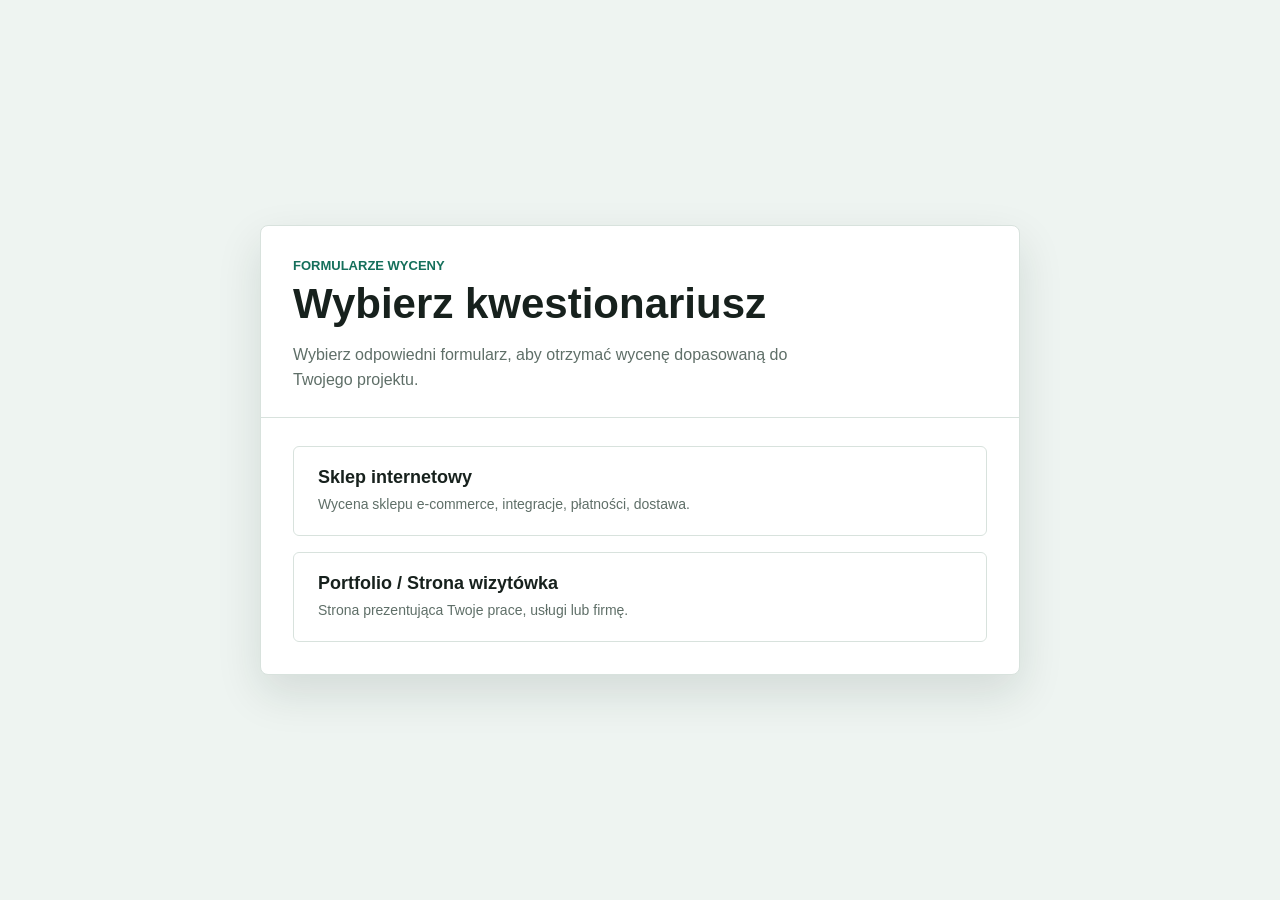
==== commit 79791415: "Add multi-questionnaire routing with separate paths for each service Co-Authored-By: Claude Opus 4.6" ====
--- a/index.html
+++ b/index.html
@@ -3,45 +3,29 @@
   <head>
     <meta charset="utf-8">
     <meta name="viewport" content="width=device-width, initial-scale=1">
-    <title>Kwestionariusz do wyceny sklepu internetowego</title>
+    <title>Kwestionariusze wyceny</title>
     <link rel="stylesheet" href="./styles.css">
   </head>
   <body>
     <main class="page">
-      <section class="survey-shell" aria-labelledby="survey-title">
+      <section class="survey-shell">
         <div class="intro">
-          <p class="eyebrow">Wycena e-commerce</p>
-          <h1 id="survey-title">Kwestionariusz do wyceny sklepu / strony internetowej</h1>
-          <p>
-            Formularz zbiera informacje potrzebne do przygotowania rzetelnej wyceny.
-            Im dokładniejsze odpowiedzi, tym precyzyjniejsza oferta.
-          </p>
+          <p class="eyebrow">Formularze wyceny</p>
+          <h1>Wybierz kwestionariusz</h1>
+          <p>Wybierz odpowiedni formularz, aby otrzymać wycenę dopasowaną do Twojego projektu.</p>
         </div>
 
-        <form id="survey-form" class="survey-form" novalidate>
-          <div id="survey-sections"></div>
-
-          <div class="bot-field" aria-hidden="true">
-            <label for="website">Strona internetowa</label>
-            <input id="website" name="website" type="text" tabindex="-1" autocomplete="off">
-          </div>
-
-          <label class="consent">
-            <input id="consent" name="consent" type="checkbox" value="Tak" required>
-            <span>Wyrażam zgodę na zapisanie odpowiedzi w celu przygotowania wyceny.</span>
-          </label>
-          <span class="error" data-error-for="consent"></span>
-
-          <div class="actions">
-            <button id="submit-button" type="submit">Wyślij kwestionariusz</button>
-            <p id="form-status" class="status" role="status" aria-live="polite"></p>
-          </div>
-        </form>
+        <nav class="survey-nav">
+          <a href="./serwis_sklep/" class="nav-card">
+            <h2>Sklep internetowy</h2>
+            <p>Wycena sklepu e-commerce, integracje, płatności, dostawa.</p>
+          </a>
+          <a href="./portfolio/" class="nav-card">
+            <h2>Portfolio / Strona wizytówka</h2>
+            <p>Strona prezentująca Twoje prace, usługi lub firmę.</p>
+          </a>
+        </nav>
       </section>
     </main>
-
-    <script src="./config.js"></script>
-    <script src="./survey-data.js"></script>
-    <script src="./script.js"></script>
   </body>
 </html>
--- a/styles.css
+++ b/styles.css
@@ -229,6 +229,49 @@
   font-size: 14px;
 }
 
+.back-link {
+  color: var(--accent);
+  text-decoration: none;
+  font-weight: 700;
+}
+
+.back-link:hover {
+  text-decoration: underline;
+}
+
+.survey-nav {
+  padding: 28px 32px 32px;
+  display: grid;
+  gap: 16px;
+}
+
+.nav-card {
+  display: block;
+  padding: 20px 24px;
+  border: 1px solid var(--line);
+  border-radius: 6px;
+  text-decoration: none;
+  color: var(--text);
+  transition: border-color 0.15s, box-shadow 0.15s;
+}
+
+.nav-card:hover {
+  border-color: var(--accent);
+  box-shadow: 0 4px 12px rgba(21, 111, 91, 0.1);
+}
+
+.nav-card h2 {
+  margin: 0 0 6px;
+  font-size: 18px;
+}
+
+.nav-card p {
+  margin: 0;
+  color: var(--muted);
+  font-size: 14px;
+  line-height: 1.5;
+}
+
 @media (max-width: 560px) {
   .page {
     padding: 16px;
@@ -236,7 +279,8 @@
   }
 
   .intro,
-  .survey-form {
+  .survey-form,
+  .survey-nav {
     padding-left: 20px;
     padding-right: 20px;
   }
